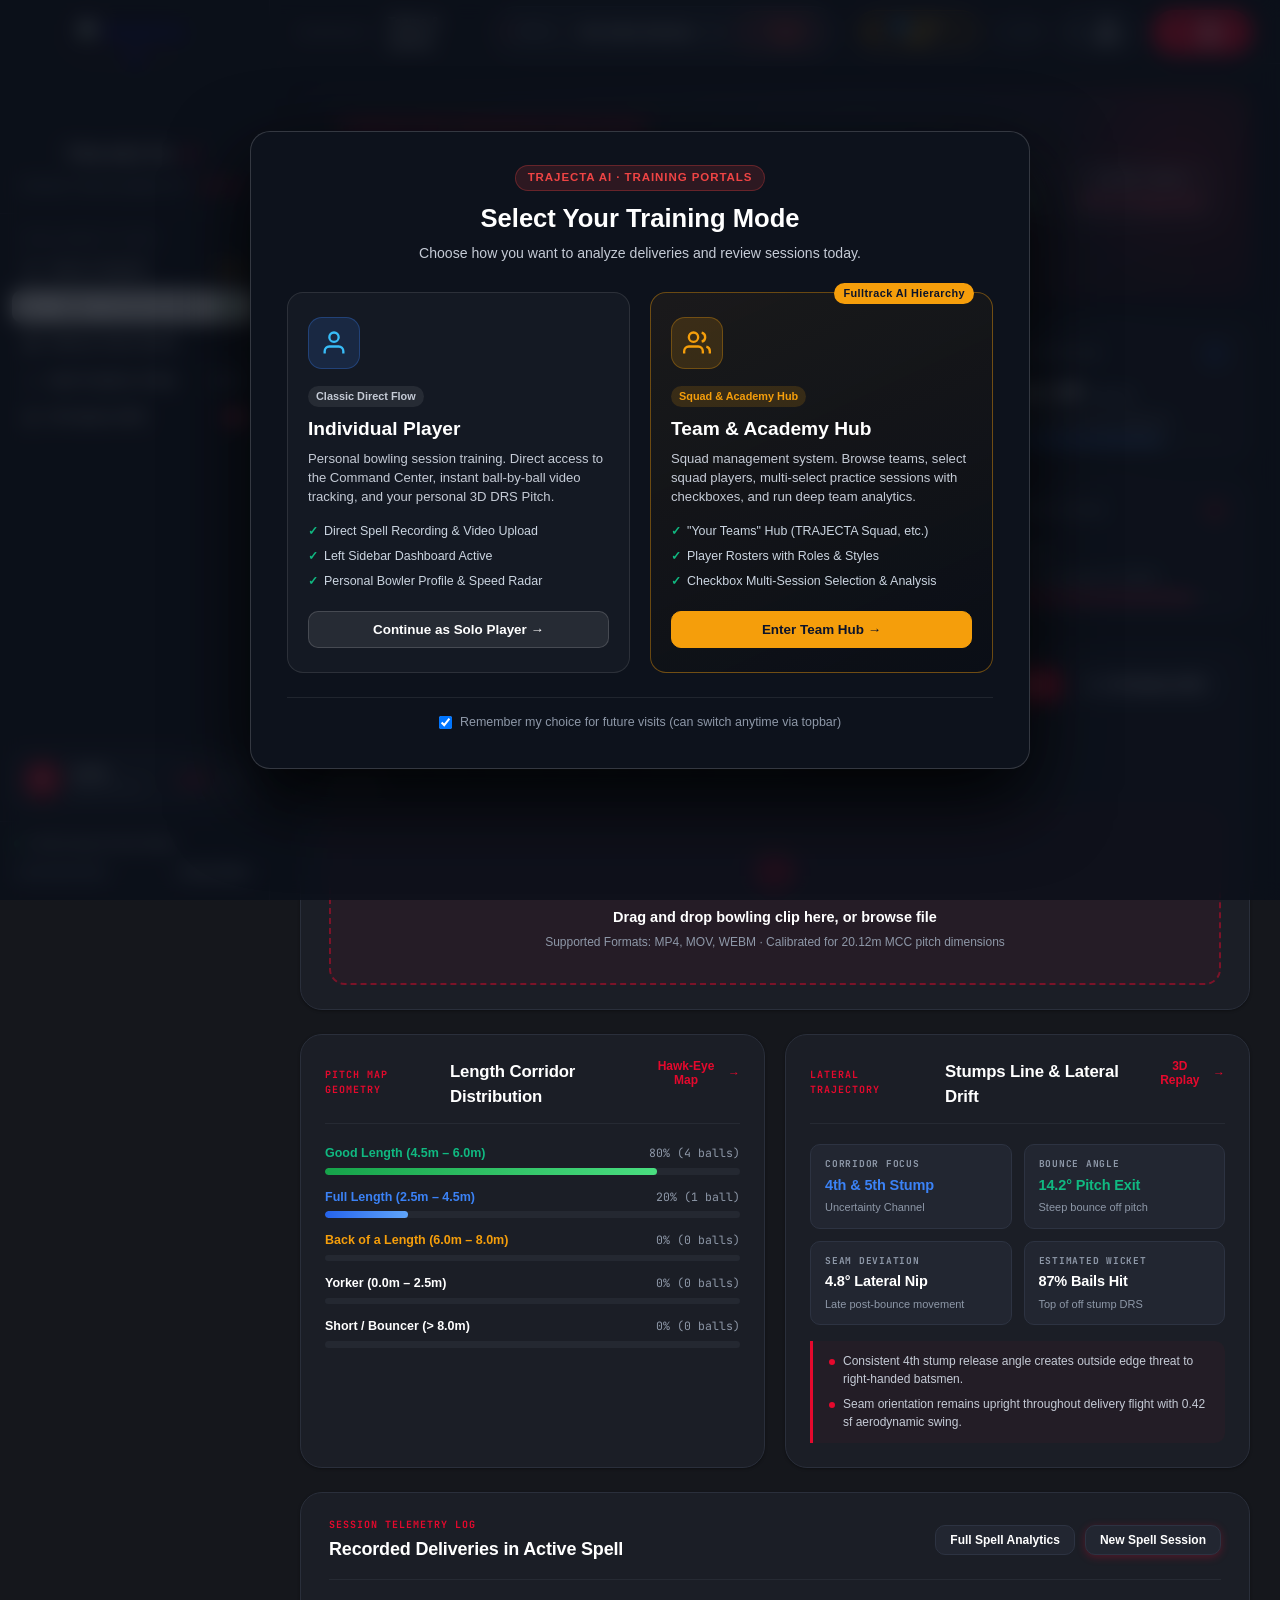
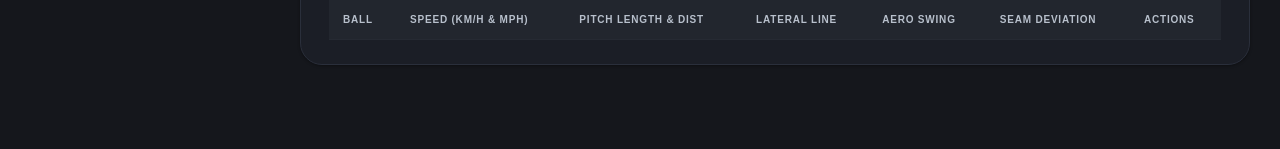
==== web/static/index.html @ 8735c76c "feat: implement Team Player Deliveries Analysis, Batting Insights, and Analysis Reports module redes" ====
<!DOCTYPE html>
<html lang="en">
<head>
  <meta charset="UTF-8">
  <meta name="viewport" content="width=device-width, initial-scale=1.0">
  <title>TRAJECTA AI | Cricket Bowling Analysis & Session Tracking</title>
  <link rel="icon" type="image/png" href="/favicon.png">
  <link rel="apple-touch-icon" href="/favicon.png">
  <link rel="preconnect" href="https://fonts.googleapis.com">
  <link rel="preconnect" href="https://fonts.gstatic.com" crossorigin>
  <link href="https://fonts.googleapis.com/css2?family=Outfit:wght@400;500;600;700;800&family=JetBrains+Mono:wght@400;500;600;700&display=swap" rel="stylesheet">
  <link rel="stylesheet" href="/styles.css">
  <!-- Three.js 3D Stadium DRS Engine -->
  <script src="https://cdnjs.cloudflare.com/ajax/libs/three.js/r128/three.min.js"></script>
  <script src="https://cdn.jsdelivr.net/npm/three@0.128.0/examples/js/controls/OrbitControls.js"></script>
  <script src="https://cdn.jsdelivr.net/npm/three@0.128.0/examples/js/loaders/GLTFLoader.js"></script>
</head>
<body class="dark-theme">

  <!-- ========================================================
       TRAJECTA.AI — AWWWARDS-CALIBER DASHBOARD APPLICATION SHELL
  ======================================================== -->
  <div class="dashboard-app-wrapper" id="dashboard-app">

    <!-- ========================================================
         LEFT DASHBOARD SIDEBAR NAVIGATION
    ======================================================== -->
    <aside class="dashboard-sidebar" id="dashboard-sidebar">
      
      <!-- Brand Header -->
      <div class="sidebar-brand-box">
        <a href="javascript:void(0)" onclick="switchDashboardView('overview')" class="sidebar-logo-link" title="TRAJECTA AI">
          <img src="/logo.png" alt="TRAJECTA AI" class="sidebar-brand-logo" />
          <span class="sidebar-brand-title">TRAJECTA<span class="brand-accent">.AI</span></span>
        </a>
        <div class="sidebar-brand-badge-row">
          <span class="sidebar-brand-tag">CRICKET INTELLIGENCE OS</span>
          <span class="sidebar-version-pill">v2.4 Pro</span>
        </div>
      </div>

      <!-- Main Navigation Menu -->
      <nav class="sidebar-nav-container">
        <div class="sidebar-group-label">INTELLIGENCE &amp; VISION</div>
        
        <div class="sidebar-rubber-nav-track" id="sidebar-rubber-nav-track">
          <div class="sidebar-rubber-thumb" id="sidebar-rubber-thumb"></div>
        
        <button type="button" class="sidebar-nav-item" data-view="teams-hub" onclick="switchDashboardView('teams-hub')">
          <span class="sidebar-nav-icon">
            <svg width="15" height="15" viewBox="0 0 24 24" fill="none" stroke="currentColor" stroke-width="2"><path d="M17 21v-2a4 4 0 0 0-4-4H5a4 4 0 0 0-4 4v2"/><circle cx="9" cy="7" r="4"/><path d="M23 21v-2a4 4 0 0 0-3-3.87"/><path d="M16 3.13a4 4 0 0 1 0 7.75"/></svg>
          </span>
          <span class="sidebar-nav-text">Teams &amp; Squads</span>
          <span class="sidebar-nav-pill pill-amber">Hub</span>
        </button>

        <button type="button" class="sidebar-nav-item active" data-view="overview" onclick="switchDashboardView('overview')">
          <span class="sidebar-nav-icon">
            <svg width="15" height="15" viewBox="0 0 24 24" fill="none" stroke="currentColor" stroke-width="2"><rect x="3" y="3" width="7" height="9" rx="1"/><rect x="14" y="3" width="7" height="5" rx="1"/><rect x="14" y="12" width="7" height="9" rx="1"/><rect x="3" y="16" width="7" height="5" rx="1"/></svg>
          </span>
          <span class="sidebar-nav-text">Insights Command Center</span>
          <span class="sidebar-nav-pill">Live</span>
        </button>

        <button type="button" class="sidebar-nav-item" data-view="delivery-studio" onclick="switchDashboardView('delivery-studio')">
          <span class="sidebar-nav-icon">
            <svg width="15" height="15" viewBox="0 0 24 24" fill="none" stroke="currentColor" stroke-width="2"><circle cx="12" cy="12" r="10"/><circle cx="12" cy="12" r="6"/><circle cx="12" cy="12" r="2"/></svg>
          </span>
          <span class="sidebar-nav-text">Delivery Vision Studio</span>
        </button>

        <button type="button" class="sidebar-nav-item" data-view="spell-insights" onclick="switchDashboardView('spell-insights')">
          <span class="sidebar-nav-icon">
            <svg width="15" height="15" viewBox="0 0 24 24" fill="none" stroke="currentColor" stroke-width="2"><line x1="18" y1="20" x2="18" y2="10"/><line x1="12" y1="20" x2="12" y2="4"/><line x1="6" y1="20" x2="6" y2="14"/></svg>
          </span>
          <span class="sidebar-nav-text">Spell Analytics &amp; Map</span>
          <span class="sidebar-nav-badge">5-Ball</span>
        </button>

        <button type="button" class="sidebar-nav-item" data-view="stadium-3d" onclick="openStadiumDRSModal()">
          <span class="sidebar-nav-icon">
            <svg width="15" height="15" viewBox="0 0 24 24" fill="none" stroke="currentColor" stroke-width="2"><path d="M21 16V8a2 2 0 0 0-1-1.73l-7-4a2 2 0 0 0-2 0l-7 4A2 2 0 0 0 3 8v8a2 2 0 0 0 1 1.73l7 4a2 2 0 0 0 2 0l7-4A2 2 0 0 0 21 16z"/><polyline points="3.27 6.96 12 12.01 20.73 6.96"/><line x1="12" y1="22.08" x2="12" y2="12"/></svg>
          </span>
          <span class="sidebar-nav-text">3D Stadium DRS</span>
          <span class="sidebar-nav-tag-hot">3D</span>
        </button>
        </div>
      </nav>

      <!-- Active Bowler Profile Card with Edit Option (Bottom of Sidebar) -->
      <div class="sidebar-bowler-card sidebar-bowler-card-bottom" onclick="onSidebarBowlerCardClick(event)" title="Active Bowler Spell · Click to open Delivery Vision Studio">
        <div class="sidebar-bowler-avatar" id="sidebar-bowler-avatar-container">
          <span id="sidebar-bowler-initials">SA</span>
          <img id="sidebar-bowler-img" class="sidebar-bowler-img hidden" src="" alt="Bowler" />
        </div>
        <div class="sidebar-bowler-meta">
          <span class="sidebar-bowler-name" id="sidebar-bowler-name">sandy</span>
          <span class="sidebar-bowler-style" id="sidebar-bowler-style">Right-arm Fast</span>
        </div>
        <div class="sidebar-bowler-right">
          <span class="sidebar-spell-badge" id="sidebar-spell-progress">8/3 b</span>
          <button type="button" class="sidebar-bowler-edit-btn" onclick="openEditBowlerModal(event)" title="Edit Bowler &amp; Spell Details" aria-label="Edit Bowler Profile">
            <svg width="12" height="12" viewBox="0 0 24 24" fill="none" stroke="currentColor" stroke-width="2.2" stroke-linecap="round" stroke-linejoin="round">
              <path d="M11 4H4a2 2 0 0 0-2 2v14a2 2 0 0 0 2 2h14a2 2 0 0 0 2-2v-7"></path>
              <path d="M18.5 2.5a2.121 2.121 0 0 1 3 3L12 15l-4 1 1-4 9.5-9.5z"></path>
            </svg>
          </button>
        </div>
      </div>

      <!-- Sidebar Footer -->
      <div class="sidebar-footer">
        <div class="sidebar-engine-status">
          <span class="engine-pulse-dot"></span>
          <span class="engine-label">YOLO11 Neural Vision Ready</span>
        </div>
        <div class="sidebar-footer-row">
          <span class="sidebar-mcc-tag">20.12m MCC Pitch</span>
          <button type="button" class="sidebar-theme-toggle" onclick="toggleAppTheme()" title="Toggle Light/Dark Theme">
            <span id="sidebar-theme-icon">Theme Mode</span>
          </button>
        </div>
      </div>
    </aside>

    <!-- Mobile Sidebar Backdrop -->
    <div class="sidebar-mobile-backdrop hidden" id="sidebar-mobile-backdrop" onclick="closeMobileSidebar()"></div>

    <!-- ========================================================
         MAIN DASHBOARD WORKSPACE AREA
    ======================================================== -->
    <div class="dashboard-main-area">

      <!-- Top Command Header Bar -->
      <header class="dashboard-topbar">
        <div class="topbar-left">
          <!-- Dynamic Cricket Logo for Team Portal (Full-Width Header) -->
          <a href="javascript:void(0)" onclick="switchDashboardView('teams-hub')" class="topbar-dynamic-logo-link" id="topbar-dynamic-logo-link" title="TRAJECTA AI Teams Portal">
            <img src="/static/images/trajecta_dynamic_logo_darkmode.png" alt="TRAJECTA.ai" class="topbar-dynamic-brand-img" id="topbar-dynamic-brand-img" />
          </a>

          <button type="button" class="topbar-menu-toggle" id="topbar-sidebar-toggle-btn" onclick="toggleMobileSidebar()" aria-label="Toggle Navigation">
            <span></span><span></span><span></span>
          </button>
          <div class="topbar-breadcrumb">
            <span class="breadcrumb-root" id="breadcrumb-root-label">Dashboard</span>
            <span class="breadcrumb-sep">/</span>
            <span class="breadcrumb-current" id="topbar-breadcrumb-title">Teams &amp; Squads</span>
          </div>
        </div>

        <div class="topbar-center">
          <!-- Active Spell Quick Switcher -->
          <div class="topbar-session-switcher">
            <span class="switcher-dot"></span>
            <span class="switcher-label">Spell:</span>
            <select id="session-select" class="topbar-session-select" onchange="switchActiveSession(this.value)">
              <option value="">-- No Active Session --</option>
            </select>
            <button type="button" class="btn-topbar-delete-spell" id="topbar-delete-spell-btn" onclick="confirmDeleteCurrentSession()" title="Delete Current Spell" aria-label="Delete Current Spell">
              <svg width="12" height="12" viewBox="0 0 24 24" fill="none" stroke="currentColor" stroke-width="2"><polyline points="3 6 5 6 21 6"/><path d="M19 6v14a2 2 0 0 1-2 2H7a2 2 0 0 1-2-2V6m3 0V4a2 2 0 0 1 2-2h4a2 2 0 0 1 2 2v2"/><line x1="10" y1="11" x2="10" y2="17"/><line x1="14" y1="11" x2="14" y2="17"/></svg>
              <span>Delete Spell</span>
            </button>
          </div>
        </div>

        <div class="topbar-right">
          <!-- Back to Team Hub button (shown when analyzing from teams mode) -->
          <button type="button" class="btn-back-to-team-hub hidden" id="btn-back-to-team-hub" onclick="switchDashboardView('teams-hub')" title="Return to Teams & Academy Hub">
            <svg width="13" height="13" viewBox="0 0 24 24" fill="none" stroke="currentColor" stroke-width="2.5"><line x1="19" y1="12" x2="5" y2="12"/><polyline points="12 19 5 12 12 5"/></svg>
            <span>Back to Teams Hub</span>
          </button>
          <!-- Workspace Portal Mode Switcher Pill -->
          <button type="button" class="btn-workspace-mode-switch" id="topbar-mode-btn" onclick="openModeSelectionModal()" title="Switch Workspace: Solo Player vs Team & Academy">
            <span class="mode-bullet" id="topbar-mode-dot"></span>
            <span id="topbar-mode-text">👥 Team Hub</span>
            <svg width="10" height="10" viewBox="0 0 24 24" fill="none" stroke="currentColor" stroke-width="2.5"><polyline points="6 9 12 15 18 9"/></svg>
          </button>

          <!-- Light / Dark Mode Toggle Pill -->
          <button type="button" class="theme-toggle-pill" id="theme-toggle-btn" onclick="toggleAppTheme()" aria-label="Toggle light or dark theme" title="Toggle Light/Dark Theme">
            <span class="theme-opt theme-opt-light" id="theme-icon-sun">
              <svg width="13" height="13" viewBox="0 0 24 24" fill="none" stroke="currentColor" stroke-width="2"><circle cx="12" cy="12" r="5"/><line x1="12" y1="1" x2="12" y2="3"/><line x1="12" y1="21" x2="12" y2="23"/><line x1="4.22" y1="4.22" x2="5.64" y2="5.64"/><line x1="18.36" y1="18.36" x2="19.78" y2="19.78"/><line x1="1" y1="12" x2="3" y2="12"/><line x1="21" y1="12" x2="23" y2="12"/><line x1="4.22" y1="19.78" x2="5.64" y2="18.36"/><line x1="18.36" y1="5.64" x2="19.78" y2="4.22"/></svg>
            </span>
            <span class="theme-opt theme-opt-dark" id="theme-icon-moon">
              <svg width="13" height="13" viewBox="0 0 24 24" fill="none" stroke="currentColor" stroke-width="2"><path d="M21 12.79A9 9 0 1 1 11.21 3 7 7 0 0 0 21 12.79z"/></svg>
            </span>
            <span class="theme-toggle-thumb"></span>
          </button>

          <button type="button" class="btn-topbar-stadium" onclick="openStadiumDRSModal()" title="View in 3D Narendra Modi Stadium DRS">
            <svg width="13" height="13" viewBox="0 0 24 24" fill="none" stroke="currentColor" stroke-width="2"><path d="M21 16V8a2 2 0 0 0-1-1.73l-7-4a2 2 0 0 0-2 0l-7 4A2 2 0 0 0 3 8v8a2 2 0 0 0 1 1.73l7 4a2 2 0 0 0 2 0l7-4A2 2 0 0 0 21 16z"/></svg>
            <span class="btn-text">3D DRS</span>
          </button>

          <button type="button" class="btn-topbar-new-spell" onclick="showNewSessionScreen()" title="Start New Bowling Spell">
            <svg width="12" height="12" viewBox="0 0 24 24" fill="none" stroke="currentColor" stroke-width="2.5"><line x1="12" y1="5" x2="12" y2="19"/><line x1="5" y1="12" x2="19" y2="12"/></svg>
            <span>New Spell</span>
          </button>
        </div>
      </header>

      <!-- Main Content Viewport -->
      <main class="dashboard-content-viewport">

        <!-- ========================================================
             FULLTRACK AI WORKFLOW VIEW 1: "YOUR TEAMS" HUB
        ======================================================== -->
        <!-- ========================================================
             TRAJECTA.AI TEAMS & SQUADS MANAGEMENT HUB (REDESIGNED)
        ======================================================== -->
        <section id="view-teams-hub" class="dashboard-view-panel hidden">
          <!-- 1. Hero Banner: Title & 4 Summary KPI Cards -->
          <div class="teams-mgmt-hero">
            <div class="tm-hero-left">
              <span class="tm-badge-overline">TEAM MANAGEMENT</span>
              <h1 class="tm-hero-title">Your Teams</h1>
              <p class="tm-hero-sub">Manage your cricket teams, squads, players and training sessions</p>
            </div>
            
            <!-- 4 Summary KPI Cards -->
            <div class="tm-summary-grid" id="tm-summary-grid">
              <div class="tm-summary-card">
                <div class="tm-icon-box icon-red">
                  <svg width="20" height="20" viewBox="0 0 24 24" fill="none" stroke="currentColor" stroke-width="2.2"><path d="M17 21v-2a4 4 0 0 0-4-4H5a4 4 0 0 0-4 4v2"/><circle cx="9" cy="7" r="4"/><path d="M23 21v-2a4 4 0 0 0-3-3.87"/><path d="M16 3.13a4 4 0 0 1 0 7.75"/></svg>
                </div>
                <div class="tm-sc-meta">
                  <span class="tm-sc-label">Total Teams</span>
                  <span class="tm-sc-val" id="summary-total-teams">4</span>
                  <span class="tm-sc-sub" id="summary-teams-sub">2 Active + 2 Archived</span>
                </div>
              </div>

              <div class="tm-summary-card">
                <div class="tm-icon-box icon-blue">
                  <svg width="20" height="20" viewBox="0 0 24 24" fill="none" stroke="currentColor" stroke-width="2.2"><path d="M20 21v-2a4 4 0 0 0-4-4H8a4 4 0 0 0-4 4v2"/><circle cx="12" cy="7" r="4"/></svg>
                </div>
                <div class="tm-sc-meta">
                  <span class="tm-sc-label">Total Players</span>
                  <span class="tm-sc-val" id="summary-total-players">68</span>
                  <span class="tm-sc-sub" id="summary-players-sub">Across all teams</span>
                </div>
              </div>

              <div class="tm-summary-card">
                <div class="tm-icon-box icon-green">
                  <svg width="20" height="20" viewBox="0 0 24 24" fill="none" stroke="currentColor" stroke-width="2.2"><rect x="3" y="3" width="7" height="7" rx="1.5"/><rect x="14" y="3" width="7" height="7" rx="1.5"/><rect x="14" y="14" width="7" height="7" rx="1.5"/><rect x="3" y="14" width="7" height="7" rx="1.5"/></svg>
                </div>
                <div class="tm-sc-meta">
                  <span class="tm-sc-label">Total Squads</span>
                  <span class="tm-sc-val" id="summary-total-squads">8</span>
                  <span class="tm-sc-sub" id="summary-squads-sub">Senior + Junior + Academy</span>
                </div>
              </div>

              <div class="tm-summary-card">
                <div class="tm-icon-box icon-purple">
                  <svg width="20" height="20" viewBox="0 0 24 24" fill="none" stroke="currentColor" stroke-width="2.2"><line x1="18" y1="20" x2="18" y2="10"/><line x1="12" y1="20" x2="12" y2="4"/><line x1="6" y1="20" x2="6" y2="14"/></svg>
                </div>
                <div class="tm-sc-meta">
                  <span class="tm-sc-label">Total Sessions</span>
                  <span class="tm-sc-val" id="summary-total-sessions">24</span>
                  <span class="tm-sc-sub" id="summary-sessions-sub">Last 30 days</span>
                </div>
              </div>
            </div>
          </div>

          <!-- 2. Team Management Toolbar -->
          <div class="teams-mgmt-toolbar">
            <div class="tm-toolbar-left">
              <!-- Search teams, squads or coaches -->
              <div class="tm-search-box">
                <svg width="15" height="15" viewBox="0 0 24 24" fill="none" stroke="currentColor" stroke-width="2.2"><circle cx="11" cy="11" r="8"/><line x1="21" y1="21" x2="16.65" y2="16.65"/></svg>
                <input type="text" id="tm-search-input" class="tm-search-input" placeholder="Search teams, squads or coaches..." oninput="onTmSearchInput(this.value)" />
                <button type="button" id="tm-search-clear" class="tm-search-clear hidden" onclick="clearTmSearch()" title="Clear search">&times;</button>
              </div>

              <!-- Filter Tabs: All Teams, Active, Archived -->
              <div class="tm-filter-tabs">
                <button type="button" class="tm-filter-pill active" id="filter-all-teams" onclick="setTmFilter('all')">
                  <svg width="13" height="13" viewBox="0 0 24 24" fill="none" stroke="currentColor" stroke-width="2"><rect x="3" y="3" width="7" height="7"/><rect x="14" y="3" width="7" height="7"/><rect x="14" y="14" width="7" height="7"/><rect x="3" y="14" width="7" height="7"/></svg>
                  <span>All Teams</span>
                  <span class="tm-pill-count" id="count-all-teams">(4)</span>
                </button>
                <button type="button" class="tm-filter-pill" id="filter-active-teams" onclick="setTmFilter('active')">
                  <span class="tm-dot-indicator"></span>
                  <span>Active</span>
                  <span class="tm-pill-count" id="count-active-teams">(2)</span>
                </button>
                <button type="button" class="tm-filter-pill" id="filter-archived-teams" onclick="setTmFilter('archived')">
                  <svg width="13" height="13" viewBox="0 0 24 24" fill="none" stroke="currentColor" stroke-width="2"><polyline points="21 8 21 21 3 21 3 8"/><rect x="1" y="3" width="22" height="5"/><line x1="10" y1="12" x2="14" y2="12"/></svg>
                  <span>Archived</span>
                  <span class="tm-pill-count" id="count-archived-teams">(2)</span>
                </button>
              </div>
            </div>

            <div class="tm-toolbar-right">
              <!-- Cricket Format Dropdown -->
              <div class="tm-select-wrap">
                <select id="tm-format-filter" class="tm-select" onchange="onTmFormatChange(this.value)">
                  <option value="all">All Formats</option>
                  <option value="T20">T20</option>
                  <option value="ODI">ODI</option>
                  <option value="Test">Test</option>
                  <option value="Practice">Practice</option>
                  <option value="Academy">Academy</option>
                </select>
                <svg class="tm-select-icon" width="11" height="11" viewBox="0 0 24 24" fill="none" stroke="currentColor" stroke-width="2.5"><polyline points="6 9 12 15 18 9"/></svg>
              </div>

              <!-- Sorting Dropdown -->
              <div class="tm-select-wrap">
                <select id="tm-sort-select" class="tm-select" onchange="onTmSortChange(this.value)">
                  <option value="updated">Recently Updated</option>
                  <option value="name-asc">Team Name A–Z</option>
                  <option value="name-desc">Team Name Z–A</option>
                  <option value="players">Most Players</option>
                  <option value="sessions">Most Sessions</option>
                  <option value="created">Recently Created</option>
                </select>
                <svg class="tm-select-icon" width="11" height="11" viewBox="0 0 24 24" fill="none" stroke="currentColor" stroke-width="2.5"><polyline points="6 9 12 15 18 9"/></svg>
              </div>

              <!-- Refresh Button -->
              <button type="button" class="tm-btn-refresh" id="tm-refresh-btn" onclick="refreshTmTeams()" title="Refresh Teams Data">
                <svg width="13" height="13" viewBox="0 0 24 24" fill="none" stroke="currentColor" stroke-width="2.2"><path d="M23 4v6h-6"/><path d="M1 20v-6h6"/><path d="M3.51 9a9 9 0 0 1 14.85-3.36L23 10M1 14l4.64 4.36A9 9 0 0 0 20.49 15"/></svg>
                <span>Refresh</span>
              </button>

              <!-- New Team CTA Button -->
              <button type="button" class="tm-btn-new-team" onclick="openNewTeamWizard()">
                <svg width="13" height="13" viewBox="0 0 24 24" fill="none" stroke="currentColor" stroke-width="2.5"><line x1="12" y1="5" x2="12" y2="19"/><line x1="5" y1="12" x2="19" y2="12"/></svg>
                <span>New Team</span>
              </button>
            </div>
          </div>

          <!-- 3. Teams Cards Grid (3 Columns) -->
          <div class="tm-teams-grid" id="teams-roster-grid">
            <!-- Dynamically populated team cards + "+ Create a New Team" dashed card -->
          </div>
        </section>

        <!-- ========================================================
             FULLTRACK AI WORKFLOW VIEW 2: TEAM DETAILS / PLAYER ROSTER
        ======================================================== -->
        <!-- ========================================================
             TRAJECTA.AI VIEW 2: TEAM DETAILS & PLAYER ROSTER (REDESIGNED)
        ======================================================== -->
        <section id="view-player-roster" class="dashboard-view-panel hidden">
          <!-- 1. Compact Team Information Header Card -->
          <div class="roster-team-header-card">
            <div class="rth-left">
              <button type="button" class="btn-roster-back" onclick="switchDashboardView('teams-hub')" title="Back to Teams Hub">
                <svg width="18" height="18" viewBox="0 0 24 24" fill="none" stroke="currentColor" stroke-width="2.5"><line x1="19" y1="12" x2="5" y2="12"/><polyline points="12 19 5 12 12 5"/></svg>
              </button>
              
              <div class="rth-emblem-box">
                <img id="roster-view-team-logo" src="/static/images/coastal_warriors_tiger.jpg" alt="Team Crest" onerror="this.onerror=null;this.src='/static/images/logo.png';" />
              </div>

              <div class="rth-info">
                <div class="rth-title-row">
                  <h1 class="rth-team-name" id="roster-view-team-name">Coastal Warriors</h1>
                  <span class="rth-status-pill pill-active" id="roster-view-team-status">Active</span>
                </div>
                <div class="rth-meta-row">
                  <span class="rth-meta-category" id="roster-view-team-category">Senior Men's Team</span>
                  <span class="rth-divider">•</span>
                  <span class="rth-meta-location" id="roster-view-team-location">Kakinada, AP</span>
                  <span class="rth-divider">•</span>
                  <div class="rth-formats-wrap" id="roster-view-team-formats">
                    <span class="rth-format-pill">T20</span>
                    <span class="rth-format-pill">ODI</span>
                    <span class="rth-format-pill">Practice</span>
                  </div>
                </div>
              </div>
            </div>

            <div class="rth-right">
              <!-- 4 Compact Summary KPI Stat Cards -->
              <div class="rth-kpi-grid">
                <div class="rth-kpi-card">
                  <div class="rth-kpi-icon icon-red">
                    <svg width="16" height="16" viewBox="0 0 24 24" fill="none" stroke="currentColor" stroke-width="2.2"><path d="M20 21v-2a4 4 0 0 0-4-4H8a4 4 0 0 0-4 4v2"/><circle cx="12" cy="7" r="4"/></svg>
                  </div>
                  <div class="rth-kpi-meta">
                    <span class="rth-kpi-val" id="rth-kpi-total-players">18</span>
                    <span class="rth-kpi-lbl">Players</span>
                  </div>
                </div>

                <div class="rth-kpi-card">
                  <div class="rth-kpi-icon icon-blue">
                    <svg width="16" height="16" viewBox="0 0 24 24" fill="none" stroke="currentColor" stroke-width="2.2"><path d="M17 21v-2a4 4 0 0 0-4-4H5a4 4 0 0 0-4 4v2"/><circle cx="9" cy="7" r="4"/><path d="M23 21v-2a4 4 0 0 0-3-3.87"/><path d="M16 3.13a4 4 0 0 1 0 7.75"/></svg>
                  </div>
                  <div class="rth-kpi-meta">
                    <span class="rth-kpi-val" id="rth-kpi-total-squads">3</span>
                    <span class="rth-kpi-lbl">Squads</span>
                  </div>
                </div>

                <div class="rth-kpi-card">
                  <div class="rth-kpi-icon icon-orange">
                    <svg width="16" height="16" viewBox="0 0 24 24" fill="currentColor"><rect x="3" y="10" width="4" height="10" rx="1"/><rect x="10" y="5" width="4" height="15" rx="1"/><rect x="17" y="2" width="4" height="18" rx="1"/></svg>
                  </div>
                  <div class="rth-kpi-meta">
                    <span class="rth-kpi-val" id="rth-kpi-total-sessions">12</span>
                    <span class="rth-kpi-lbl">Sessions</span>
                  </div>
                </div>

                <div class="rth-kpi-card">
                  <div class="rth-kpi-icon icon-green">
                    <svg width="22" height="22" viewBox="0 0 36 36" class="rth-donut-svg">
                      <path class="circle-bg" d="M18 2.0845 a 15.9155 15.9155 0 0 1 0 31.831 a 15.9155 15.9155 0 0 1 0 -31.831" fill="none" stroke="#24262F" stroke-width="3.8"/>
                      <path class="circle" id="rth-donut-circle" stroke-dasharray="86, 100" d="M18 2.0845 a 15.9155 15.9155 0 0 1 0 31.831 a 15.9155 15.9155 0 0 1 0 -31.831" fill="none" stroke="#00C58A" stroke-width="3.8" stroke-linecap="round"/>
                    </svg>
                  </div>
                  <div class="rth-kpi-meta">
                    <span class="rth-kpi-val" id="rth-kpi-active-pct">86%</span>
                    <span class="rth-kpi-lbl">Active Players</span>
                  </div>
                </div>
              </div>

              <!-- Team Settings Button -->
              <button type="button" class="btn-rth-settings" onclick="openTeamSettingsModal()" title="Team Settings">
                <svg width="15" height="15" viewBox="0 0 24 24" fill="none" stroke="currentColor" stroke-width="2"><circle cx="12" cy="12" r="3"/><path d="M19.4 15a1.65 1.65 0 0 0 .33 1.82l.06.06a2 2 0 0 1 0 2.83 2 2 0 0 1-2.83 0l-.06-.06a1.65 1.65 0 0 0-1.82-.33 1.65 1.65 0 0 0-1 1.51V21a2 2 0 0 1-2 2 2 2 0 0 1-2-2v-.09A1.65 1.65 0 0 0 9 19.4a1.65 1.65 0 0 0-1.82.33l-.06.06a2 2 0 0 1-2.83 0 2 2 0 0 1 0-2.83l.06-.06a1.65 1.65 0 0 0 .33-1.82 1.65 1.65 0 0 0-1.51-1H3a2 2 0 0 1-2-2 2 2 0 0 1 2-2h.09A1.65 1.65 0 0 0 4.6 9a1.65 1.65 0 0 0-.33-1.82l-.06-.06a2 2 0 0 1 0-2.83 2 2 0 0 1 2.83 0l.06.06a1.65 1.65 0 0 0 1.82.33H9a1.65 1.65 0 0 0 1-1.51V3a2 2 0 0 1 2-2 2 2 0 0 1 2 2v.09a1.65 1.65 0 0 0 1 1.51 1.65 1.65 0 0 0 1.82-.33l.06-.06a2 2 0 0 1 2.83 0 2 2 0 0 1 0 2.83l-.06.06a1.65 1.65 0 0 0-.33 1.82V9a1.65 1.65 0 0 0 1.51 1H21a2 2 0 0 1 2 2 2 2 0 0 1-2 2h-.09a1.65 1.65 0 0 0-1.51 1z"/></svg>
                <span>Team Settings</span>
              </button>
            </div>
          </div>

          <!-- 2. Internal Horizontal Navigation Tabs -->
          <div class="roster-nav-tabs-bar">
            <button class="rnt-tab active" id="tab-btn-players" onclick="switchRosterInternalTab('players')">
              <svg width="15" height="15" viewBox="0 0 24 24" fill="none" stroke="currentColor" stroke-width="2"><path d="M20 21v-2a4 4 0 0 0-4-4H8a4 4 0 0 0-4 4v2"/><circle cx="12" cy="7" r="4"/></svg>
              <span>Players (<span id="rnt-players-count">18</span>)</span>
            </button>
            <button class="rnt-tab" id="tab-btn-squads" onclick="switchRosterInternalTab('squads')">
              <svg width="15" height="15" viewBox="0 0 24 24" fill="none" stroke="currentColor" stroke-width="2"><path d="M17 21v-2a4 4 0 0 0-4-4H5a4 4 0 0 0-4 4v2"/><circle cx="9" cy="7" r="4"/><path d="M23 21v-2a4 4 0 0 0-3-3.87"/><path d="M16 3.13a4 4 0 0 1 0 7.75"/></svg>
              <span>Squads (<span id="rnt-squads-count">3</span>)</span>
            </button>
            <button class="rnt-tab" id="tab-btn-sessions" onclick="switchRosterInternalTab('sessions')">
              <svg width="15" height="15" viewBox="0 0 24 24" fill="currentColor"><rect x="3" y="10" width="4" height="10" rx="1"/><rect x="10" y="5" width="4" height="15" rx="1"/><rect x="17" y="2" width="4" height="18" rx="1"/></svg>
              <span>Sessions (<span id="rnt-sessions-count">12</span>)</span>
            </button>
            <button class="rnt-tab" id="tab-btn-analytics" onclick="switchRosterInternalTab('analytics')">
              <svg width="15" height="15" viewBox="0 0 24 24" fill="none" stroke="currentColor" stroke-width="2"><line x1="18" y1="20" x2="18" y2="10"/><line x1="12" y1="20" x2="12" y2="4"/><line x1="6" y1="20" x2="6" y2="14"/></svg>
              <span>Team Analytics</span>
            </button>
            <button class="rnt-tab" id="tab-btn-comparison" onclick="switchRosterInternalTab('comparison')">
              <svg width="15" height="15" viewBox="0 0 24 24" fill="none" stroke="currentColor" stroke-width="2"><line x1="4" y1="21" x2="4" y2="14"/><line x1="4" y1="10" x2="4" y2="3"/><line x1="12" y1="21" x2="12" y2="12"/><line x1="12" y1="8" x2="12" y2="3"/><line x1="20" y1="21" x2="20" y2="16"/><line x1="20" y1="12" x2="20" y2="3"/><line x1="1" y1="14" x2="7" y2="14"/><line x1="9" y1="8" x2="15" y2="8"/><line x1="17" y1="16" x2="23" y2="16"/></svg>
              <span>Player Comparison</span>
            </button>
            <button class="rnt-tab" id="tab-btn-reports" onclick="switchRosterInternalTab('reports')">
              <svg width="15" height="15" viewBox="0 0 24 24" fill="none" stroke="currentColor" stroke-width="2"><path d="M14 2H6a2 2 0 0 0-2 2v16a2 2 0 0 0 2 2h12a2 2 0 0 0 2-2V8z"/><polyline points="14 2 14 8 20 8"/><line x1="16" y1="13" x2="8" y2="13"/><line x1="16" y1="17" x2="8" y2="17"/><polyline points="10 9 9 9 8 9"/></svg>
              <span>Reports</span>
            </button>
          </div>

          <!-- 3. Tab Body 1: Players Management -->
          <div class="roster-tab-view" id="roster-tab-players">
            <!-- Complete Player Management Toolbar -->
            <div class="roster-toolbar">
              <div class="rt-search-box">
                <svg width="15" height="15" viewBox="0 0 24 24" fill="none" stroke="currentColor" stroke-width="2"><circle cx="11" cy="11" r="8"/><line x1="21" y1="21" x2="16.65" y2="16.65"/></svg>
                <input type="text" id="roster-search-field" placeholder="Search players by name, role, or initials..." oninput="onRosterSearchInput(this.value)" />
                <button type="button" class="rt-search-clear hidden" id="roster-search-clear" onclick="clearRosterSearch()">&times;</button>
              </div>

              <div class="rt-filters-row">
                <!-- Status Pill Dropdown (Red highlight matching screenshot) -->
                <div class="rt-custom-dropdown" id="dropdown-status-wrap">
                  <button type="button" class="rt-filter-pill-btn active-pill" id="btn-status-filter-toggle" onclick="toggleStatusDropdownMenu()">
                    <span id="label-status-filter">All Players (<span id="count-status-filter">18</span>)</span>
                    <svg width="10" height="10" viewBox="0 0 24 24" fill="none" stroke="currentColor" stroke-width="2.5"><polyline points="6 9 12 15 18 9"/></svg>
                  </button>
                  <div class="rt-dropdown-menu hidden" id="menu-status-options">
                    <button type="button" onclick="selectStatusFilter('all')">All Players (<span id="dd-count-all">18</span>)</button>
                    <button type="button" onclick="selectStatusFilter('active')">Active Players (<span id="dd-count-active">16</span>)</button>
                    <button type="button" onclick="selectStatusFilter('inactive')">Inactive Players (<span id="dd-count-inactive">2</span>)</button>
                  </div>
                </div>

                <!-- Role Filter -->
                <select class="rt-select-control" id="roster-filter-role" onchange="onRosterFilterChange()">
                  <option value="all">All Roles</option>
                  <option value="Bowler">Bowler</option>
                  <option value="Batter">Batter</option>
                  <option value="All-rounder">All-rounder</option>
                  <option value="Wicketkeeper">Wicketkeeper</option>
                </select>

                <!-- Squad Filter -->
                <select class="rt-select-control" id="roster-filter-squad" onchange="onRosterFilterChange()">
                  <option value="all">All Squads</option>
                </select>

                <!-- Format Filter -->
                <select class="rt-select-control" id="roster-filter-format" onchange="onRosterFilterChange()">
                  <option value="all">All Formats</option>
                  <option value="T20">T20</option>
                  <option value="ODI">ODI</option>
                  <option value="Practice">Practice</option>
                </select>

                <!-- Status Filter -->
                <select class="rt-select-control" id="roster-filter-status" onchange="onRosterFilterChange()">
                  <option value="all">Status</option>
                  <option value="Active">Active</option>
                  <option value="Inactive">Inactive</option>
                </select>

                <!-- Sort Filter -->
                <select class="rt-select-control" id="roster-filter-sort" onchange="onRosterFilterChange()">
                  <option value="name_asc">Sort: Name A–Z</option>
                  <option value="name_desc">Sort: Name Z–A</option>
                  <option value="recent">Recently Added</option>
                  <option value="jersey">Jersey Number</option>
                  <option value="spells">Most Spells</option>
                </select>
              </div>

              <div class="rt-actions-row">
                <button type="button" class="btn-rt-refresh" id="btn-roster-refresh" onclick="refreshRosterData()" title="Refresh Roster">
                  <svg width="13" height="13" viewBox="0 0 24 24" fill="none" stroke="currentColor" stroke-width="2.2"><path d="M23 4v6h-6"/><path d="M1 20v-6h6"/><path d="M3.51 9a9 9 0 0 1 14.85-3.36L23 10M1 14l4.64 4.36A9 9 0 0 0 20.49 15"/></svg>
                  <span>Refresh</span>
                </button>

                <button type="button" class="btn-rt-add-player" onclick="openAddPlayerModal()" title="Add New or Existing Player">
                  <svg width="14" height="14" viewBox="0 0 24 24" fill="none" stroke="currentColor" stroke-width="2.5"><line x1="12" y1="5" x2="12" y2="19"/><line x1="5" y1="12" x2="19" y2="12"/></svg>
                  <span>Add Player</span>
                </button>
              </div>
            </div>

            <!-- Dynamic Player Cards Grid -->
            <div class="roster-players-grid" id="players-roster-grid">
              <!-- Rendered via renderPlayersGrid() -->
            </div>
          </div>

          <!-- 4. Tab Body 2: Squads Management (Tab 2) -->
          <div class="roster-tab-view hidden" id="roster-tab-squads">
            <div class="squads-mgmt-header">
              <div class="smh-left">
                <h3 class="smh-title">Team Squads</h3>
                <p class="smh-sub">Organize your players into tactical squads, pace batteries, and matchday units</p>
              </div>
              <button type="button" class="btn-rt-add-player" onclick="openCreateSquadModal()">
                <svg width="14" height="14" viewBox="0 0 24 24" fill="none" stroke="currentColor" stroke-width="2.5"><line x1="12" y1="5" x2="12" y2="19"/><line x1="5" y1="12" x2="19" y2="12"/></svg>
                <span>Create Squad</span>
              </button>
            </div>
            <div class="squads-list-grid" id="squads-list-grid">
              <!-- Rendered via renderSquadsGrid() -->
            </div>
          </div>

          <!-- 5. Tab Body 3: Sessions Placeholder / Integration -->
          <div class="roster-tab-view hidden" id="roster-tab-sessions">
            <div class="roster-tab-placeholder">
              <div class="rtp-icon icon-orange">
                <svg width="28" height="28" viewBox="0 0 24 24" fill="currentColor"><rect x="3" y="10" width="4" height="10" rx="1"/><rect x="10" y="5" width="4" height="15" rx="1"/><rect x="17" y="2" width="4" height="18" rx="1"/></svg>
              </div>
              <h3 class="rtp-title">Team Training Sessions</h3>
              <p class="rtp-sub">Select any individual player card to view their recorded delivery sessions and start multi-session DRS analysis.</p>
              <button type="button" class="btn-primary" onclick="switchRosterInternalTab('players')">View Players Roster</button>
            </div>
          </div>

          <!-- 6. Tab Body 4: Team Analytics Route -->
          <div class="roster-tab-view hidden" id="roster-tab-analytics">
            <div class="roster-tab-placeholder">
              <div class="rtp-icon icon-blue">
                <svg width="28" height="28" viewBox="0 0 24 24" fill="none" stroke="currentColor" stroke-width="2"><line x1="18" y1="20" x2="18" y2="10"/><line x1="12" y1="20" x2="12" y2="4"/><line x1="6" y1="20" x2="6" y2="14"/></svg>
              </div>
              <h3 class="rtp-title">Team Analytics Dashboard</h3>
              <p class="rtp-sub">Comprehensive multi-ball pitch maps, beehive release points, and bowling variation charts.</p>
              <button type="button" class="btn-primary" onclick="switchDashboardView('team-analysis')">Open Team Performance Analytics →</button>
            </div>
          </div>

          <!-- 7. Tab Body 5: Player Comparison Placeholder -->
          <div class="roster-tab-view hidden" id="roster-tab-comparison">
            <div class="roster-tab-placeholder">
              <div class="rtp-icon icon-purple">
                <svg width="28" height="28" viewBox="0 0 24 24" fill="none" stroke="currentColor" stroke-width="2"><line x1="4" y1="21" x2="4" y2="14"/><line x1="4" y1="10" x2="4" y2="3"/><line x1="12" y1="21" x2="12" y2="12"/><line x1="12" y1="8" x2="12" y2="3"/><line x1="20" y1="21" x2="20" y2="16"/><line x1="20" y1="12" x2="20" y2="3"/><line x1="1" y1="14" x2="7" y2="14"/><line x1="9" y1="8" x2="15" y2="8"/><line x1="17" y1="16" x2="23" y2="16"/></svg>
              </div>
              <h3 class="rtp-title">Player Performance Comparison</h3>
              <p class="rtp-sub">Head-to-head release trajectories, speed release consistency, and delivery clustering comparison.</p>
              <span class="rtp-badge">Coming in Next Phase</span>
            </div>
          </div>

          <!-- 8. Tab Body 6: Reports Placeholder -->
          <div class="roster-tab-view hidden" id="roster-tab-reports">
            <div class="roster-tab-placeholder">
              <div class="rtp-icon icon-green">
                <svg width="28" height="28" viewBox="0 0 24 24" fill="none" stroke="currentColor" stroke-width="2"><path d="M14 2H6a2 2 0 0 0-2 2v16a2 2 0 0 0 2 2h12a2 2 0 0 0 2-2V8z"/><polyline points="14 2 14 8 20 8"/><line x1="16" y1="13" x2="8" y2="13"/><line x1="16" y1="17" x2="8" y2="17"/></svg>
              </div>
              <h3 class="rtp-title">Team Roster & Match Reports</h3>
              <p class="rtp-sub">Downloadable squad sheets, technical bowling audits, and session trajectory summaries.</p>
              <button type="button" class="btn-primary" onclick="exportTeamRosterCSV()">Export Roster (CSV)</button>
            </div>
          </div>
        </section>

        <!-- =====================================        <!-- ========================================================
             FULLTRACK AI WORKFLOW VIEW 3: SESSION LIBRARY & SELECTION CENTER
        ======================================================== -->
        <section id="view-player-sessions" class="dashboard-view-panel hidden session-library-panel">
          
          <!-- 1. COMPACT PLAYER INFORMATION HEADER CARD -->
          <div class="ps-player-header-card">
            <div class="psh-left-group">
              <button type="button" class="btn-psh-back" onclick="switchDashboardView('player-roster')" title="Back to Players Roster">
                <svg width="18" height="18" viewBox="0 0 24 24" fill="none" stroke="currentColor" stroke-width="2.5"><line x1="19" y1="12" x2="5" y2="12"/><polyline points="12 19 5 12 12 5"/></svg>
              </button>

              <div class="psh-avatar-wrap">
                <div class="psh-avatar-monogram" id="psh-player-avatar">SS</div>
              </div>

              <div class="psh-info-col">
                <div class="psh-name-row">
                  <h2 class="psh-player-name" id="psh-player-name">SS</h2>
                  <span class="psh-squad-badge" id="psh-squad-badge">TRAJECTA Squad</span>
                </div>
                <div class="psh-style-meta" id="psh-player-meta">Fast Bowler &bull; Right Hand Bat &bull; Right-arm Fast</div>
              </div>
            </div>

            <div class="psh-kpi-grid">
              <div class="psh-kpi-card" id="psh-kpi-total-box">
                <div class="psh-kpi-num" id="psh-kpi-total-sessions">09</div>
                <div class="psh-kpi-lbl">Total Sessions</div>
              </div>
              <div class="psh-kpi-card" id="psh-kpi-delivs-box">
                <div class="psh-kpi-num" id="psh-kpi-total-delivs">18</div>
                <div class="psh-kpi-lbl">Total Deliveries</div>
              </div>
              <div class="psh-kpi-card" id="psh-kpi-video-box">
                <div class="psh-kpi-num psh-kpi-video">
                  <span id="psh-kpi-with-video">08</span>
                  <svg width="18" height="18" viewBox="0 0 24 24" fill="currentColor" class="psh-kpi-icon-video"><path d="M17 10.5V7c0-.55-.45-1-1-1H4c-.55 0-1 .45-1 1v10c0 .55.45 1 1 1h12c.55 0 1-.45 1-1v-3.5l4 4v-11l-4 4z"/></svg>
                </div>
                <div class="psh-kpi-lbl">With Video</div>
              </div>
              <div class="psh-kpi-card psh-kpi-incomplete-card" id="psh-kpi-incomplete-box">
                <div class="psh-kpi-num psh-kpi-incomplete">
                  <span id="psh-kpi-incomplete">01</span>
                  <svg width="18" height="18" viewBox="0 0 24 24" fill="none" stroke="currentColor" stroke-width="2.2" class="psh-kpi-icon-incomplete"><path d="M10.29 3.86L1.82 18a2 2 0 0 0 1.71 3h16.94a2 2 0 0 0 1.71-3L13.71 3.86a2 2 0 0 0-3.42 0z"/><line x1="12" y1="9" x2="12" y2="13"/><line x1="12" y1="17" x2="12.01" y2="17"/></svg>
                </div>
                <div class="psh-kpi-lbl">Incomplete</div>
              </div>

              <button type="button" class="btn-psh-profile" onclick="openPlayerProfileFromSessions()" title="View Player Profile">
                <svg width="15" height="15" viewBox="0 0 24 24" fill="none" stroke="currentColor" stroke-width="2"><path d="M20 21v-2a4 4 0 0 0-4-4H8a4 4 0 0 0-4 4v2"/><circle cx="12" cy="7" r="4"/></svg>
                <span>View Player Profile</span>
              </button>
            </div>
          </div>

          <!-- 2. SESSION SEARCH & FILTER TOOLBAR -->
          <div class="ps-toolbar">
            <!-- Search Input -->
            <div class="ps-search-wrap">
              <svg width="15" height="15" viewBox="0 0 24 24" fill="none" stroke="currentColor" stroke-width="2.2" class="ps-search-icon"><circle cx="11" cy="11" r="8"/><line x1="21" y1="21" x2="16.65" y2="16.65"/></svg>
              <input type="text" id="ps-search-input" class="ps-search-input" placeholder="Search sessions by name, date, or notes..." oninput="onSessionSearchInput(this.value)" />
              <button type="button" id="btn-ps-clear-search" class="ps-clear-search-btn hidden" onclick="clearSessionSearch()" title="Clear search">&times;</button>
            </div>

            <!-- Date Range Filter -->
            <div class="ps-filter-control">
              <svg width="14" height="14" viewBox="0 0 24 24" fill="none" stroke="currentColor" stroke-width="2"><rect x="3" y="4" width="18" height="18" rx="2" ry="2"/><line x1="16" y1="2" x2="16" y2="6"/><line x1="8" y1="2" x2="8" y2="6"/><line x1="3" y1="10" x2="21" y2="10"/></svg>
              <div class="ps-filter-select-col">
                <span class="ps-filter-label">Date Range</span>
                <select id="ps-filter-date" class="ps-select-inline" onchange="onSessionFilterChange()">
                  <option value="all" selected>All Time</option>
                  <option value="today">Today</option>
                  <option value="7days">Last 7 Days</option>
                  <option value="30days">Last 30 Days</option>
                  <option value="90days">Last 90 Days</option>
                  <option value="custom">Custom Range...</option>
                </select>
              </div>
            </div>

            <!-- Session Type Filter -->
            <div class="ps-filter-control">
              <svg width="14" height="14" viewBox="0 0 24 24" fill="none" stroke="currentColor" stroke-width="2"><circle cx="12" cy="12" r="10"/><path d="M12 2a14.5 14.5 0 0 0 0 20 14.5 14.5 0 0 0 0-20"/><path d="M2 12h20"/></svg>
              <div class="ps-filter-select-col">
                <span class="ps-filter-label">Session Type</span>
                <select id="ps-filter-type" class="ps-select-inline" onchange="onSessionFilterChange()">
                  <option value="all" selected>All Types</option>
                  <option value="Net Practice">Net Practice</option>
                  <option value="Practice">Practice</option>
                  <option value="Match">Match</option>
                  <option value="Training">Training</option>
                </select>
              </div>
            </div>

            <!-- Recording Status Filter -->
            <div class="ps-filter-control">
              <svg width="14" height="14" viewBox="0 0 24 24" fill="none" stroke="currentColor" stroke-width="2"><circle cx="12" cy="12" r="10"/><circle cx="12" cy="12" r="6"/><circle cx="12" cy="12" r="2"/></svg>
              <div class="ps-filter-select-col">
                <span class="ps-filter-label">Recording Status</span>
                <select id="ps-filter-status" class="ps-select-inline" onchange="onSessionFilterChange()">
                  <option value="all" selected>All Status</option>
                  <option value="Completed">Completed</option>
                  <option value="Incomplete">Incomplete</option>
                  <option value="Processing">Processing</option>
                  <option value="Failed">Failed / Error</option>
                </select>
              </div>
            </div>

            <!-- Video Status Filter -->
            <div class="ps-filter-control">
              <svg width="14" height="14" viewBox="0 0 24 24" fill="none" stroke="currentColor" stroke-width="2"><path d="M23 7l-7 5 7 5V7z"/><rect x="1" y="5" width="15" height="14" rx="2" ry="2"/></svg>
              <div class="ps-filter-select-col">
                <span class="ps-filter-label">Video Status</span>
                <select id="ps-filter-video" class="ps-select-inline" onchange="onSessionFilterChange()">
                  <option value="all" selected>All Videos</option>
                  <option value="available">Video Available</option>
                  <option value="none">No Video</option>
                  <option value="processing">Processing</option>
                  <option value="error">Video Unavailable</option>
                </select>
              </div>
            </div>

            <!-- Sort By -->
            <div class="ps-filter-control">
              <svg width="14" height="14" viewBox="0 0 24 24" fill="none" stroke="currentColor" stroke-width="2"><path d="M7 15l5 5 5-5"/><path d="M7 9l5-5 5 5"/></svg>
              <div class="ps-filter-select-col">
                <span class="ps-filter-label">Sort By</span>
                <select id="ps-filter-sort" class="ps-select-inline" onchange="onSessionFilterChange()">
                  <option value="newest" selected>Newest First</option>
                  <option value="oldest">Oldest First</option>
                  <option value="name-asc">Session Name A–Z</option>
                  <option value="name-desc">Session Name Z–A</option>
                  <option value="delivs-desc">Most Deliveries</option>
                  <option value="delivs-asc">Least Deliveries</option>
                  <option value="recent">Recently Updated</option>
                </select>
              </div>
            </div>

            <!-- Clear Filters Button -->
            <button type="button" class="btn-ps-clear" onclick="resetAllSessionFilters()" title="Reset all filters">
              <svg width="13" height="13" viewBox="0 0 24 24" fill="none" stroke="currentColor" stroke-width="2.2"><path d="M3 12a9 9 0 1 0 9-9 9.75 9.75 0 0 0-6.74 2.74L3 8"/><path d="M3 3v5h5"/></svg>
              <span>Clear Filters</span>
            </button>
          </div>

          <!-- Custom Date Range Picker Bar (Shown when Custom Range is selected) -->
          <div id="ps-custom-date-bar" class="ps-custom-date-bar hidden">
            <span>From:</span>
            <input type="date" id="ps-custom-date-start" class="ps-date-input" onchange="onSessionFilterChange()" />
            <span>To:</span>
            <input type="date" id="ps-custom-date-end" class="ps-date-input" onchange="onSessionFilterChange()" />
            <button type="button" class="btn-ps-date-apply" onclick="onSessionFilterChange()">Apply Range</button>
          </div>

          <!-- 3. CATEGORY TABS & VIEW SWITCHER ROW -->
          <div class="ps-category-row">
            <div class="ps-cat-tabs-wrap">
              <button type="button" class="ps-cat-tab active" id="ps-tab-all" onclick="setSessionCategory('all')">
                All Sessions <span class="ps-cat-badge" id="ps-count-all">(9)</span>
              </button>
              <button type="button" class="ps-cat-tab" id="ps-tab-video" onclick="setSessionCategory('video')">
                With Video <span class="ps-cat-badge" id="ps-count-video">(8)</span>
              </button>
              <button type="button" class="ps-cat-tab" id="ps-tab-incomplete" onclick="setSessionCategory('incomplete')">
                Incomplete <span class="ps-cat-badge" id="ps-count-incomplete">(1)</span>
              </button>
              <button type="button" class="ps-cat-tab" id="ps-tab-net" onclick="setSessionCategory('Net Practice')">
                Net Practice <span class="ps-cat-badge" id="ps-count-net">(6)</span>
              </button>
              <button type="button" class="ps-cat-tab" id="ps-tab-match" onclick="setSessionCategory('Match')">
                Match <span class="ps-cat-badge" id="ps-count-match">(2)</span>
              </button>
            </div>

            <div class="ps-view-switcher">
              <button type="button" class="ps-view-btn active" id="ps-view-grid-btn" onclick="setSessionViewMode('grid')" title="Grid View">
                <svg width="15" height="15" viewBox="0 0 24 24" fill="currentColor"><rect x="3" y="3" width="7" height="7" rx="1"/><rect x="14" y="3" width="7" height="7" rx="1"/><rect x="14" y="14" width="7" height="7" rx="1"/><rect x="3" y="14" width="7" height="7" rx="1"/></svg>
                <span>Grid View</span>
              </button>
              <button type="button" class="ps-view-btn" id="ps-view-list-btn" onclick="setSessionViewMode('list')" title="List View">
                <svg width="15" height="15" viewBox="0 0 24 24" fill="none" stroke="currentColor" stroke-width="2.2"><line x1="8" y1="6" x2="21" y2="6"/><line x1="8" y1="12" x2="21" y2="12"/><line x1="8" y1="18" x2="21" y2="18"/><line x1="3" y1="6" x2="3.01" y2="6"/><line x1="3" y1="12" x2="3.01" y2="12"/><line x1="3" y1="18" x2="3.01" y2="18"/></svg>
                <span>List View</span>
              </button>
            </div>
          </div>

          <!-- 4. SESSION CARDS GRID (DEFAULT) -->
          <div class="ps-sessions-grid" id="player-sessions-grid">
            <!-- Dynamically populated 4-column cards -->
          </div>

          <!-- 5. SESSION TABLE LIST VIEW (ALTERNATIVE) -->
          <div class="ps-sessions-table-wrap hidden" id="player-sessions-table-container">
            <table class="ps-table">
              <thead>
                <tr>
                  <th style="width: 44px; text-align: center;">
                    <input type="checkbox" id="ps-table-master-check" onchange="toggleSelectAllPlayerSessions()" />
                  </th>
                  <th onclick="toggleSortColumn('name')" style="cursor:pointer;">Session Name & ID ⇅</th>
                  <th>Session Type</th>
                  <th onclick="toggleSortColumn('date')" style="cursor:pointer;">Date & Time ⇅</th>
                  <th>Venue</th>
                  <th onclick="toggleSortColumn('deliveries')" style="cursor:pointer;">Deliveries ⇅</th>
                  <th>Video Clips</th>
                  <th>Recording Status</th>
                  <th>Video Status</th>
                  <th style="text-align: right;">Actions</th>
                </tr>
              </thead>
              <tbody id="player-sessions-table-body">
                <!-- Dynamically populated table rows -->
              </tbody>
            </table>
          </div>

          <!-- 6. STICKY SESSION SELECTION ACTION BAR (APPEARS ON SELECTION) -->
          <div class="ps-sticky-action-bar hidden" id="ps-sticky-action-bar">
            <div class="ps-sticky-left">
              <label class="ps-sticky-checkbox-label">
                <input type="checkbox" id="ps-sticky-select-all-check" checked onchange="toggleSelectAllPlayerSessions()" />
                <span id="ps-sticky-select-all-label">Select All (9)</span>
              </label>

              <button type="button" class="btn-ps-sticky-deselect" onclick="deselectAllPlayerSessions()">
                <svg width="14" height="14" viewBox="0 0 24 24" fill="none" stroke="currentColor" stroke-width="2.2"><path d="M3 12a9 9 0 1 0 9-9 9.75 9.75 0 0 0-6.74 2.74L3 8"/><path d="M3 3v5h5"/></svg>
                <span>Deselect All</span>
              </button>

              <div class="ps-sticky-divider"></div>

              <div class="ps-sticky-summary">
                <span class="ps-sticky-count-text" id="ps-sticky-count-text">2 sessions selected</span>
                <span class="ps-sticky-subtext">You can analyze multiple sessions together</span>
              </div>
            </div>

            <div class="ps-sticky-right">
              <button type="button" id="btn-ps-sticky-analyze" class="btn-ps-sticky-analyze" onclick="analyzeSelectedPlayerSessions()">
                <svg width="17" height="17" viewBox="0 0 24 24" fill="currentColor"><polygon points="13 2 3 14 12 14 11 22 21 10 12 10 13 2"/></svg>
                <span id="btn-ps-sticky-analyze-label">Analyze Selected Sessions (2)</span>
                <svg width="16" height="16" viewBox="0 0 24 24" fill="none" stroke="currentColor" stroke-width="2.5"><polyline points="9 18 15 12 9 6"/></svg>
              </button>
            </div>
          </div>

        </section>

        <!-- ========================================================
             FULLTRACK AI WORKFLOW VIEW 4: TEAM PLAYER DELIVERIES ANALYSIS
        ======================================================== -->
        <!-- ========================================================
             FULLTRACK AI WORKFLOW VIEW 4: TEAM PLAYER DELIVERIES ANALYSIS
        ======================================================== -->
        <section id="view-team-analysis" class="dashboard-view-panel hidden">
          <!-- Compact Player Information Banner -->
          <div class="team-analysis-header-card" id="team-analysis-header-card">
            <div class="pib-left">
              <button type="button" class="btn-pib-back" onclick="switchDashboardView('player-sessions')" title="Back to Sessions Selector" id="btn-tah-back" aria-label="Back to Sessions">
                <svg width="16" height="16" viewBox="0 0 24 24" fill="none" stroke="currentColor" stroke-width="2.5"><line x1="19" y1="12" x2="5" y2="12"/><polyline points="12 19 5 12 12 5"/></svg>
              </button>
              <div class="pib-avatar-wrap">
                <div class="pib-avatar" id="tab-player-avatar">SS</div>
              </div>
              <div class="pib-details">
                <div class="pib-name-row">
                  <h1 class="pib-player-name" id="tab-player-title">SS</h1>
                  <span class="pib-session-badge" id="tab-analysis-subtitle">ANALYSIS (9 SESSIONS)</span>
                </div>
                <div class="pib-meta-line" id="tab-player-meta">
                  <span id="tab-team-title">COASTAL WARRIORS</span>
                  <span class="pib-meta-sep">•</span>
                  <span id="tab-squad-title">Pace Battery</span>
                  <span class="pib-meta-sep">•</span>
                  <span id="tab-player-role">Fast Bowler</span>
                  <span class="pib-meta-sep">•</span>
                  <span id="tab-batting-style">Right-hand Bat</span>
                  <span class="pib-meta-sep">•</span>
                  <span id="tab-bowling-style">Right-arm Fast</span>
                </div>
              </div>
            </div>
          </div>

          <!-- Analysis Control Toolbar -->
          <div class="team-analysis-toolbar" id="team-analysis-toolbar">
            <!-- Left Group: Analysis Controls -->
            <div class="tat-left">
              <!-- Bowling / Batting context indicator -->
              <div class="tat-role-pill" id="tat-role-pill" onclick="toggleAnalysisRolePill()" title="Toggle Context Indicator">
                <span class="tat-role-dot" id="tat-role-dot"></span>
                <span id="tat-role-label">ss is Bowling</span>
              </div>

              <!-- Filter Button & Anchored Popover -->
              <div class="tat-filter-anchor" id="tat-filter-anchor">
                <button type="button" class="tat-btn-filter" id="tat-btn-filter" onclick="toggleDeliveriesFilterPopover()">
                  <svg width="13" height="13" viewBox="0 0 24 24" fill="none" stroke="currentColor" stroke-width="2.2"><polygon points="22 3 2 3 10 12.46 10 19 14 21 14 12.46 22 3"/></svg>
                  <span>+ Filter</span>
                  <span class="tat-filter-badge hidden" id="tat-filter-badge">0</span>
                </button>

                <!-- Filter Popover -->
                <div class="tat-filter-popover hidden" id="tat-filter-popover">
                  <div class="tfp-header">
                    <div class="tfp-title-row">
                      <svg width="14" height="14" viewBox="0 0 24 24" fill="none" stroke="currentColor" stroke-width="2.2"><polygon points="22 3 2 3 10 12.46 10 19 14 21 14 12.46 22 3"/></svg>
                      <h4 class="tfp-title">Delivery Filters</h4>
                    </div>
                    <button type="button" class="tfp-btn-clear" onclick="resetDeliveriesFilter()">Clear All</button>
                  </div>
                  <div class="tfp-body">
                    <!-- Bowling Length -->
                    <div class="tfp-group">
                      <label class="tfp-label">Pitch Length Zone</label>
                      <div class="tfp-chips" id="tfp-chips-length">
                        <button type="button" class="dfm-chip active" data-filter="length" data-value="all" onclick="selectFilterChip(this)">All</button>
                        <button type="button" class="dfm-chip" data-filter="length" data-value="yorker" onclick="selectFilterChip(this)">Yorker</button>
                        <button type="button" class="dfm-chip" data-filter="length" data-value="full" onclick="selectFilterChip(this)">Full</button>
                        <button type="button" class="dfm-chip" data-filter="length" data-value="good length" onclick="selectFilterChip(this)">Good Length</button>
                        <button type="button" class="dfm-chip" data-filter="length" data-value="back of length" onclick="selectFilterChip(this)">Back of Length</button>
                        <button type="button" class="dfm-chip" data-filter="length" data-value="short" onclick="selectFilterChip(this)">Short</button>
                      </div>
                    </div>
                    <!-- Bowling Line -->
                    <div class="tfp-group">
                      <label class="tfp-label">Lateral Line</label>
                      <div class="tfp-chips" id="tfp-chips-line">
                        <button type="button" class="dfm-chip active" data-filter="line" data-value="all" onclick="selectFilterChip(this)">All</button>
                        <button type="button" class="dfm-chip" data-filter="line" data-value="outside off" onclick="selectFilterChip(this)">Outside Off</button>
                        <button type="button" class="dfm-chip" data-filter="line" data-value="off stump" onclick="selectFilterChip(this)">Off Stump</button>
                        <button type="button" class="dfm-chip" data-filter="line" data-value="middle" onclick="selectFilterChip(this)">Middle Stump</button>
                        <button type="button" class="dfm-chip" data-filter="line" data-value="leg" onclick="selectFilterChip(this)">Leg Stump</button>
                        <button type="button" class="dfm-chip" data-filter="line" data-value="down leg" onclick="selectFilterChip(this)">Down Leg</button>
                      </div>
                    </div>
                    <!-- Speed Range -->
                    <div class="tfp-group">
                      <label class="tfp-label">Bowling Speed</label>
                      <div class="tfp-chips" id="tfp-chips-speed">
                        <button type="button" class="dfm-chip active" data-filter="speed" data-value="all" onclick="selectFilterChip(this)">All</button>
                        <button type="button" class="dfm-chip" data-filter="speed" data-value="fast" onclick="selectFilterChip(this)">Fast (90+ mph)</button>
                        <button type="button" class="dfm-chip" data-filter="speed" data-value="medium" onclick="selectFilterChip(this)">Medium (80-90)</button>
                        <button type="button" class="dfm-chip" data-filter="speed" data-value="slow" onclick="selectFilterChip(this)">Slow (&lt;80 mph)</button>
                      </div>
                    </div>
                    <!-- Batter Stance / Hand -->
                    <div class="tfp-group">
                      <label class="tfp-label">Batter Hand</label>
                      <div class="tfp-chips" id="tfp-chips-hand">
                        <button type="button" class="dfm-chip active" data-filter="hand" data-value="all" onclick="selectFilterChip(this)">All</button>
                        <button type="button" class="dfm-chip" data-filter="hand" data-value="right" onclick="selectFilterChip(this)">Right Hand</button>
                        <button type="button" class="dfm-chip" data-filter="hand" data-value="left" onclick="selectFilterChip(this)">Left Hand</button>
                      </div>
                    </div>
                  </div>
                  <div class="tfp-footer">
                    <button type="button" class="tfp-btn-apply" onclick="applyDeliveriesFilter()">Apply Filters</button>
                  </div>
                </div>
              </div>

              <!-- Speed unit selector (km/h | mph) -->
              <div class="tat-unit-toggle" id="tat-unit-toggle">
                <button type="button" class="tat-unit-btn" id="tat-unit-kph" onclick="setTeamAnalysisSpeedUnit('kph')">km/h</button>
                <button type="button" class="tat-unit-btn active" id="tat-unit-mph" onclick="setTeamAnalysisSpeedUnit('mph')">mph</button>
              </div>
            </div>

            <!-- Right Group: Report and View Controls -->
            <div class="tat-right">
              <!-- Mode Tabs: Deliveries | Graphs -->
              <div class="tat-view-tabs">
                <button type="button" class="tat-tab-btn active" id="tat-tab-deliveries" onclick="switchTeamAnalysisTab('deliveries')">
                  <svg width="13" height="13" viewBox="0 0 24 24" fill="none" stroke="currentColor" stroke-width="2"><circle cx="12" cy="12" r="10"/><polygon points="10 8 16 12 10 16 10 8"/></svg>
                  <span>Deliveries</span>
                </button>
                <button type="button" class="tat-tab-btn" id="tat-tab-graphs" onclick="switchTeamAnalysisTab('graphs')">
                  <svg width="13" height="13" viewBox="0 0 24 24" fill="none" stroke="currentColor" stroke-width="2"><line x1="18" y1="20" x2="18" y2="10"/><line x1="12" y1="20" x2="12" y2="4"/><line x1="6" y1="20" x2="6" y2="14"/></svg>
                  <span>Graphs</span>
                </button>
              </div>

              <!-- Reports Action Group with status -->
              <div class="tat-reports-group">
                <div class="tat-reports-hint" id="tat-reports-hint">
                  <span id="tat-reports-hint-count">1 saved report</span> on file for this player. 
                  <a href="javascript:void(0)" onclick="openPreviousReportsModal()">Open Previous reports</a>
                </div>
                <div class="tat-reports-btn-row">
                  <button type="button" class="tat-btn-secondary" id="tat-btn-prev-reports" onclick="openPreviousReportsModal()" title="View Saved Reports">
                    <svg width="14" height="14" viewBox="0 0 24 24" fill="none" stroke="currentColor" stroke-width="2"><circle cx="12" cy="12" r="10"/><polyline points="12 6 12 12 16 14"/></svg>
                    <span>Previous reports</span>
                  </button>
                  <div class="tat-dl-container">
                    <button type="button" class="tat-btn-download" onclick="generateAndDownloadTeamReport()" id="tat-btn-report">
                      <svg width="14" height="14" viewBox="0 0 24 24" fill="none" stroke="currentColor" stroke-width="2" id="tat-btn-report-icon"><path d="M21 15v4a2 2 0 0 1-2 2H5a2 2 0 0 1-2-2v-4"/><polyline points="7 10 12 15 17 10"/><line x1="12" y1="15" x2="12" y2="3"/></svg>
                      <span id="tat-btn-report-text">Download Report</span>
                    </button>
                    <span class="tat-dl-status" id="tat-dl-status">Ready to download</span>
                  </div>
                </div>
              </div>
            </div>
          </div>

          <!-- Deliveries View Container -->
          <div id="team-analysis-deliveries-view">
            <!-- Header Summary Row ("101 Deliveries, 2 Sessions" & "Side-by-Side Mode") -->
            <div class="team-analysis-summary-row">
              <h2 class="tas-title" id="tas-deliveries-summary">0 Deliveries, 0 Sessions</h2>
              <button type="button" class="tas-btn-sidebyside" onclick="toggleSideBySideMode()" id="tas-btn-sidebyside" title="Compare Deliveries Side by Side">
                <svg width="15" height="15" viewBox="0 0 24 24" fill="none" stroke="currentColor" stroke-width="2"><rect x="2" y="3" width="9" height="18" rx="2"/><rect x="13" y="3" width="9" height="18" rx="2"/></svg>
                <span>Side-by-Side Mode</span>
              </button>
            </div>

            <!-- Accordions Container -->
            <div class="team-accordions-list" id="team-analysis-accordions-container">
              <!-- Dynamically rendered collapsible session accordions and delivery cards -->
            </div>
          </div>

          <!-- Graphs View Container (Alternate Tab) -->
          <div id="team-analysis-graphs-view" class="hidden">
            <!-- Top Performance Graphs Header Row -->
            <div class="team-graphs-header-row" id="team-graphs-header-row">
              <div class="tgh-left">
                <h2 class="tgh-title" id="tgh-title">Performance Graphs</h2>
              </div>
              <div class="tgh-right">
                <span class="tgh-count" id="tgh-deliveries-counter">0 Deliveries | 0 With Tracking Data</span>
              </div>
            </div>

            <!-- Active Applied Filter Notification Banner -->
            <div class="tgraphs-filter-banner hidden" id="tgraphs-region-banner">
              <div class="tfb-content">
                <div class="tfb-icon">
                  <svg width="15" height="15" viewBox="0 0 24 24" fill="none" stroke="currentColor" stroke-width="2.5"><polygon points="22 3 2 3 10 12.46 10 19 14 21 14 12.46 22 3"/></svg>
                </div>
                <div class="tfb-text-group">
                  <span class="tfb-label" id="tgraphs-region-banner-text">Filtered by Region</span>
                  <span class="tfb-subcount" id="tgraphs-banner-counts">0 of 0 deliveries included</span>
                </div>
              </div>
              <button type="button" class="tfb-btn-reset" onclick="resetAllTeamFilters()">Reset Filter</button>
            </div>

            <!-- SECTION 1: Performance Visualizations (Pitch Map, Beehive Chart, Release Points) -->
            <div class="tgraphs-section-card" id="tgraphs-perf-card">
              <div class="tgraphs-section-header">
                <div class="tsh-left">
                  <div class="tsh-icon tsh-icon-blue">
                    <svg width="18" height="18" viewBox="0 0 24 24" fill="none" stroke="currentColor" stroke-width="2"><path d="M21 10c0 7-9 13-9 13s-9-6-9-13a9 9 0 0 1 18 0z"/><circle cx="12" cy="10" r="3"/></svg>
                  </div>
                  <div>
                    <h3 class="tsh-title">Performance Visualizations</h3>
                    <p class="tsh-sub">Interactive analysis charts — one row; swipe or scroll horizontally</p>
                  </div>
                </div>
                <button type="button" class="tsh-collapse-btn" onclick="toggleTGraphsSection('tgraphs-perf-body', this)" aria-label="Toggle Section">—</button>
              </div>
              <div class="tgraphs-section-body" id="tgraphs-perf-body">
                <div class="tgraphs-row-scroll">
                  <!-- Chart 1: Pitch Map -->
                  <div class="tgraphs-chart-card">
                    <div class="tgc-header">
                      <h4 class="tgc-title">Pitch Map</h4>
                      <p class="tgc-sub">Ball pitching locations and outcomes</p>
                      <span class="tgc-hint">Drag to select region</span>
                    </div>
                    <div class="tgc-canvas-wrapper" id="pitch-map-wrapper">
                      <canvas id="team-pitch-map-3d" class="tgc-3d-canvas" width="460" height="430"></canvas>
                      <canvas id="team-pitch-map-canvas" class="tgc-overlay-canvas" width="460" height="430"></canvas>
                    </div>
                  </div>

                  <!-- Chart 2: Beehive Chart -->
                  <div class="tgraphs-chart-card" id="beehive-card">
                    <div class="tgc-header">
                      <div class="tgc-header-top">
                        <div>
                          <h4 class="tgc-title">Beehive Chart</h4>
                          <p class="tgc-sub">Ball position at crease (batter's view)</p>
                          <span class="tgc-hint">Drag to select region</span>
                        </div>
                        <!-- Beehive Selection Toolbar (Screenshot 2) -->
                        <div class="beehive-selection-toolbar hidden" id="beehive-selection-toolbar">
                          <button type="button" class="bst-btn bst-include" onclick="applyBeehiveRegionFilter('include')">
                            <svg width="12" height="12" viewBox="0 0 24 24" fill="none" stroke="currentColor" stroke-width="3"><polyline points="20 6 9 17 4 12"/></svg>
                            <span id="bst-include-label">Include (0)</span>
                          </button>
                          <button type="button" class="bst-btn bst-exclude" onclick="applyBeehiveRegionFilter('exclude')">
                            <svg width="12" height="12" viewBox="0 0 24 24" fill="none" stroke="currentColor" stroke-width="3"><line x1="18" y1="6" x2="6" y2="18"/><line x1="6" y1="6" x2="18" y2="18"/></svg>
                            <span id="bst-exclude-label">Exclude (0)</span>
                          </button>
                          <button type="button" class="bst-btn bst-cancel" onclick="cancelBeehiveSelection()">Cancel</button>
                        </div>
                      </div>
                    </div>
                    <div class="tgc-canvas-wrapper" id="beehive-canvas-wrapper">
                      <canvas id="team-beehive-3d" class="tgc-3d-canvas" width="460" height="430"></canvas>
                      <canvas id="team-beehive-canvas" class="tgc-overlay-canvas" width="460" height="430"></canvas>
                    </div>
                    <div class="beehive-status-bar" id="beehive-status-bar">
                      <span id="beehive-status-text"></span>
                    </div>
                  </div>

                  <!-- Chart 3: Release Points -->
                  <div class="tgraphs-chart-card">
                    <div class="tgc-header">
                      <h4 class="tgc-title">Release Points</h4>
                      <p class="tgc-sub">Bowling release point analysis</p>
                      <span class="tgc-hint">Drag to select region</span>
                    </div>
                    <div class="tgc-canvas-wrapper" id="release-points-wrapper">
                      <canvas id="team-release-points-3d" class="tgc-3d-canvas" width="460" height="430"></canvas>
                      <canvas id="team-release-points-canvas" class="tgc-overlay-canvas" width="460" height="430"></canvas>
                    </div>
                  </div>
                </div>
              </div>
            </div>

            <!-- SECTION 2: Batting Analysis (Screenshot 3) -->
            <div class="tgraphs-section-card" id="tgraphs-batting-card">
              <div class="tgraphs-section-header">
                <div class="tsh-left">
                  <div class="tsh-icon tsh-icon-orange">
                    <svg width="18" height="18" viewBox="0 0 24 24" fill="none" stroke="currentColor" stroke-width="2.2"><path d="M3 3v18h18"/><path d="M18.7 8l-5.1 5.2-2.8-2.7L7 14.3"/></svg>
                  </div>
                  <div>
                    <h3 class="tsh-title">Batting Analysis</h3>
                    <p class="tsh-sub">Shot patterns and characteristics</p>
                  </div>
                </div>
                <button type="button" class="tsh-collapse-btn" onclick="toggleTGraphsSection('tgraphs-batting-body', this)" aria-label="Toggle Section">—</button>
              </div>
              <div class="tgraphs-section-body" id="tgraphs-batting-body">
                <div class="tgraphs-row-scroll">
                  <!-- Chart 1: Wagon Wheel -->
                  <div class="tgraphs-chart-card wagon-wheel-card">
                    <div class="tgc-header">
                      <h4 class="tgc-title">Wagon Wheel</h4>
                      <p class="tgc-sub">Red lines denote aggressive intent, navy lines denote defensive intent.</p>
                      <p class="tgc-sub2" id="wagon-wheel-sub2">0 of 0 deliveries with direction data - click a field sector to filter</p>
                    </div>
                    <div class="tgc-canvas-wrapper wagon-wheel-wrapper">
                      <canvas id="team-wagon-wheel-canvas" width="440" height="440"></canvas>
                    </div>
                    <!-- Legend -->
                    <div class="tgc-legend wagon-legend">
                      <div class="tgl-item">
                        <span class="tgl-dot dot-red"></span>
                        <span class="tgl-label">Aggressive</span>
                        <span class="tgl-val" id="ww-aggressive-stat">0 - 0.0%</span>
                      </div>
                      <div class="tgl-item">
                        <span class="tgl-dot dot-navy"></span>
                        <span class="tgl-label">Defensive</span>
                        <span class="tgl-val" id="ww-defensive-stat">0 - 0.0%</span>
                      </div>
                    </div>
                  </div>

                  <!-- Chart 2: Shot Distribution Donut -->
                  <div class="tgraphs-chart-card donut-chart-card">
                    <div class="tgc-header">
                      <h4 class="tgc-title">Shot Distribution</h4>
                      <p class="tgc-sub">Percentage breakdown of shot types</p>
                    </div>
                    <div class="tgc-donut-wrapper">
                      <canvas id="team-shot-dist-canvas" width="380" height="300"></canvas>
                      <div class="donut-center-badge" id="shot-dist-center-badge">
                        <span class="dcb-label">Total</span>
                        <span class="dcb-val" id="shot-dist-total-count">0</span>
                      </div>
                    </div>
                    <div class="donut-legend-list" id="shot-dist-legend">
                      <!-- Rendered dynamically -->
                    </div>
                  </div>

                  <!-- Chart 3: Footwork Distribution Donut -->
                  <div class="tgraphs-chart-card donut-chart-card">
                    <div class="tgc-header">
                      <h4 class="tgc-title">Footwork Distribution</h4>
                      <p class="tgc-sub">Front foot vs back foot vs step out frequency</p>
                    </div>
                    <div class="tgc-donut-wrapper">
                      <canvas id="team-footwork-dist-canvas" width="380" height="300"></canvas>
                      <div class="donut-center-badge" id="footwork-dist-center-badge">
                        <span class="dcb-label">Total</span>
                        <span class="dcb-val" id="footwork-dist-total-count">0</span>
                      </div>
                    </div>
                    <div class="donut-legend-list" id="footwork-dist-legend">
                      <!-- Rendered dynamically -->
                    </div>
                  </div>
                </div>
              </div>
            </div>

            <!-- SECTION 3: Advanced Batting Statistics (Screenshot 4) -->
            <div class="tgraphs-section-card" id="tgraphs-advanced-card">
              <div class="tgraphs-section-header">
                <div class="tsh-left">
                  <div class="tsh-icon tsh-icon-teal">
                    <svg width="18" height="18" viewBox="0 0 24 24" fill="none" stroke="currentColor" stroke-width="2"><circle cx="12" cy="12" r="10"/><path d="M12 6v6l4 2"/></svg>
                  </div>
                  <div>
                    <h3 class="tsh-title">Advanced Batting Statistics</h3>
                    <p class="tsh-sub">Intent, trajectory loft, and contact efficiency metrics</p>
                  </div>
                </div>
                <button type="button" class="tsh-collapse-btn" onclick="toggleTGraphsSection('tgraphs-advanced-body', this)" aria-label="Toggle Section">—</button>
              </div>
              <div class="tgraphs-section-body" id="tgraphs-advanced-body">
                <div class="tgraphs-row-scroll">
                  <!-- Chart 1: Batting Intent Donut -->
                  <div class="tgraphs-chart-card donut-chart-card">
                    <div class="tgc-header">
                      <h4 class="tgc-title">Batting Intent</h4>
                      <p class="tgc-sub">Aggressive vs defensive shot breakdown</p>
                    </div>
                    <div class="tgc-donut-wrapper">
                      <canvas id="team-intent-dist-canvas" width="380" height="300"></canvas>
                      <div class="donut-center-badge" id="intent-dist-center-badge">
                        <span class="dcb-label">Total</span>
                        <span class="dcb-val" id="intent-dist-total-count">0</span>
                      </div>
                    </div>
                    <div class="donut-legend-list" id="intent-dist-legend">
                      <!-- Rendered dynamically -->
                    </div>
                  </div>

                  <!-- Chart 2: Loft Distribution Donut -->
                  <div class="tgraphs-chart-card donut-chart-card">
                    <div class="tgc-header">
                      <h4 class="tgc-title">Loft Distribution</h4>
                      <p class="tgc-sub">Lofted vs grounded shot frequency</p>
                    </div>
                    <div class="tgc-donut-wrapper">
                      <canvas id="team-loft-dist-canvas" width="380" height="300"></canvas>
                      <div class="donut-center-badge" id="loft-dist-center-badge">
                        <span class="dcb-label">Total</span>
                        <span class="dcb-val" id="loft-dist-total-count">0</span>
                      </div>
                    </div>
                    <div class="donut-legend-list" id="loft-dist-legend">
                      <!-- Rendered dynamically -->
                    </div>
                  </div>

                  <!-- Chart 3: Shot Outcomes Donut -->
                  <div class="tgraphs-chart-card donut-chart-card">
                    <div class="tgc-header">
                      <h4 class="tgc-title">Shot Outcomes</h4>
                      <p class="tgc-sub">Contact quality breakdown</p>
                    </div>
                    <div class="tgc-donut-wrapper">
                      <canvas id="team-outcomes-dist-canvas" width="380" height="300"></canvas>
                      <div class="donut-center-badge" id="outcomes-dist-center-badge">
                        <span class="dcb-label">Total</span>
                        <span class="dcb-val" id="outcomes-dist-total-count">0</span>
                      </div>
                    </div>
                    <div class="donut-legend-list" id="outcomes-dist-legend">
                      <!-- Rendered dynamically -->
                    </div>
                  </div>
                </div>
              </div>
            </div>

            <!-- SECTION 4: Bowling Analysis (Speed, Spin, and Swing) -->
            <div class="tgraphs-section-card" id="tgraphs-bowling-card">
              <div class="tgraphs-section-header">
                <div class="tsh-left">
                  <div class="tsh-icon tsh-icon-yellow">
                    <svg width="18" height="18" viewBox="0 0 24 24" fill="none" stroke="currentColor" stroke-width="2.2"><path d="M3 3v18h18"/><polyline points="6 15 11 9 16 13 21 6"/></svg>
                  </div>
                  <div>
                    <h3 class="tsh-title">Bowling Analysis</h3>
                    <p class="tsh-sub">Speed, spin, and swing — on small screens, adjust range above the chart</p>
                  </div>
                </div>
                <button type="button" class="tsh-collapse-btn" onclick="toggleTGraphsSection('tgraphs-bowling-body', this)" aria-label="Toggle Section">—</button>
              </div>
              <div class="tgraphs-section-body" id="tgraphs-bowling-body">
                
                <!-- BLOCK 1: Speed Analysis -->
                <div class="bowling-analysis-block" id="bowling-speed-block">
                  <div class="bab-header">
                    <h4 class="bab-title">Speed Analysis</h4>
                    <p class="bab-sub">Bowling speed variation throughout sessions</p>
                  </div>
                  <div class="bab-main-row">
                    <!-- Vertical Range Slider -->
                    <div class="bab-slider-col">
                      <div class="bab-input-box">
                        <span class="bab-input-label">MAX</span>
                        <div class="bab-stepper-wrap">
                          <input type="number" id="speed-slider-max-input" class="bab-num-input" value="129" step="1" onchange="onBowlingFilterInputChange('speed', 'max', this.value)">
                          <div class="bab-steppers">
                            <button type="button" class="bab-step-btn" onclick="stepBowlingFilterInput('speed', 'max', 1)">▲</button>
                            <button type="button" class="bab-step-btn" onclick="stepBowlingFilterInput('speed', 'max', -1)">▼</button>
                          </div>
                        </div>
                        <span class="bab-unit-label" id="speed-slider-max-unit">km/h</span>
                      </div>
                      
                      <div class="bab-vertical-slider-track" id="speed-slider-track" data-metric="speed">
                        <div class="bab-vslider-fill" id="speed-vslider-fill"></div>
                        <div class="bab-vslider-handle handle-max" id="speed-vslider-handle-max"></div>
                        <div class="bab-vslider-handle handle-min" id="speed-vslider-handle-min"></div>
                      </div>
                      
                      <div class="bab-input-box">
                        <span class="bab-input-label">MIN</span>
                        <div class="bab-stepper-wrap">
                          <input type="number" id="speed-slider-min-input" class="bab-num-input" value="68" step="1" onchange="onBowlingFilterInputChange('speed', 'min', this.value)">
                          <div class="bab-steppers">
                            <button type="button" class="bab-step-btn" onclick="stepBowlingFilterInput('speed', 'min', 1)">▲</button>
                            <button type="button" class="bab-step-btn" onclick="stepBowlingFilterInput('speed', 'min', -1)">▼</button>
                          </div>
                        </div>
                        <span class="bab-unit-label" id="speed-slider-min-unit">km/h</span>
                      </div>

                      <button type="button" class="bab-reset-btn" onclick="resetBowlingMetricFilter('speed')">Reset</button>
                    </div>

                    <!-- Canvas Chart -->
                    <div class="bab-chart-col">
                      <canvas id="team-bowling-speed-canvas" class="bab-line-canvas" width="900" height="260"></canvas>
                    </div>
                  </div>

                  <!-- Bottom Metrics -->
                  <div class="bab-metrics-row">
                    <div class="bab-metric-card">
                      <span class="bab-metric-val val-blue" id="speed-metric-min">67.6</span>
                      <span class="bab-metric-lbl">Min Speed (<span class="unit-speed-text">km/h</span>)</span>
                    </div>
                    <div class="bab-metric-card">
                      <span class="bab-metric-val val-yellow" id="speed-metric-avg">78.6</span>
                      <span class="bab-metric-lbl">Average (median) (<span class="unit-speed-text">km/h</span>) <span class="info-icon" title="Median release velocity across active deliveries">ⓘ</span></span>
                    </div>
                    <div class="bab-metric-card">
                      <span class="bab-metric-val val-blue" id="speed-metric-max">129.0</span>
                      <span class="bab-metric-lbl">Max Speed (<span class="unit-speed-text">km/h</span>)</span>
                    </div>
                  </div>
                </div>

                <!-- BLOCK 2: Spin Analysis -->
                <div class="bowling-analysis-block" id="bowling-spin-block">
                  <div class="bab-header">
                    <h4 class="bab-title">Spin Analysis</h4>
                    <p class="bab-sub">Spin rate and direction patterns</p>
                  </div>
                  <div class="bab-main-row">
                    <!-- Vertical Range Slider -->
                    <div class="bab-slider-col">
                      <div class="bab-input-box">
                        <span class="bab-input-label">MAX</span>
                        <div class="bab-stepper-wrap">
                          <input type="number" id="spin-slider-max-input" class="bab-num-input" value="8.6" step="0.1" onchange="onBowlingFilterInputChange('spin', 'max', this.value)">
                          <div class="bab-steppers">
                            <button type="button" class="bab-step-btn" onclick="stepBowlingFilterInput('spin', 'max', 0.5)">▲</button>
                            <button type="button" class="bab-step-btn" onclick="stepBowlingFilterInput('spin', 'max', -0.5)">▼</button>
                          </div>
                        </div>
                        <span class="bab-unit-label">°</span>
                      </div>

                      <div class="bab-vertical-slider-track" id="spin-slider-track" data-metric="spin">
                        <div class="bab-vslider-fill" id="spin-vslider-fill"></div>
                        <div class="bab-vslider-handle handle-max" id="spin-vslider-handle-max"></div>
                        <div class="bab-vslider-handle handle-min" id="spin-vslider-handle-min"></div>
                      </div>

                      <div class="bab-input-box">
                        <span class="bab-input-label">MIN</span>
                        <div class="bab-stepper-wrap">
                          <input type="number" id="spin-slider-min-input" class="bab-num-input" value="0.2" step="0.1" onchange="onBowlingFilterInputChange('spin', 'min', this.value)">
                          <div class="bab-steppers">
                            <button type="button" class="bab-step-btn" onclick="stepBowlingFilterInput('spin', 'min', 0.5)">▲</button>
                            <button type="button" class="bab-step-btn" onclick="stepBowlingFilterInput('spin', 'min', -0.5)">▼</button>
                          </div>
                        </div>
                        <span class="bab-unit-label">°</span>
                      </div>

                      <button type="button" class="bab-reset-btn" onclick="resetBowlingMetricFilter('spin')">Reset</button>
                    </div>

                    <!-- Canvas Chart with Legend -->
                    <div class="bab-chart-col">
                      <div class="bab-chart-legend">
                        <div class="bcl-item"><span class="bcl-dot dot-green"></span><span>Right spin</span></div>
                        <div class="bcl-item"><span class="bcl-dot dot-red"></span><span>Left spin</span></div>
                        <div class="bcl-item"><span class="bcl-dot dot-gray"></span><span>No movement</span></div>
                      </div>
                      <canvas id="team-bowling-spin-canvas" class="bab-line-canvas" width="900" height="260"></canvas>
                    </div>
                  </div>

                  <!-- Bottom Metrics -->
                  <div class="bab-metrics-row">
                    <div class="bab-metric-card">
                      <span class="bab-metric-val val-purple" id="spin-metric-min">1.8°</span>
                      <span class="bab-metric-lbl">Min Spin</span>
                    </div>
                    <div class="bab-metric-card">
                      <span class="bab-metric-val val-yellow" id="spin-metric-avg">5.2°</span>
                      <span class="bab-metric-lbl">Average (median) <span class="info-icon" title="Median angular deviation across active deliveries">ⓘ</span></span>
                    </div>
                    <div class="bab-metric-card">
                      <span class="bab-metric-val val-purple" id="spin-metric-max">8.8°</span>
                      <span class="bab-metric-lbl">Max Spin</span>
                    </div>
                  </div>
                </div>

                <!-- BLOCK 3: Swing Analysis -->
                <div class="bowling-analysis-block" id="bowling-swing-block">
                  <div class="bab-header bab-header-with-btn">
                    <div>
                      <h4 class="bab-title">Swing Analysis</h4>
                      <p class="bab-sub">Ball movement through the air</p>
                    </div>
                    <button type="button" class="bab-info-pill-btn" onclick="openSwingForceModal()">
                      What is Swing Force? ⓘ
                    </button>
                  </div>
                  <div class="bab-main-row">
                    <!-- Vertical Range Slider -->
                    <div class="bab-slider-col">
                      <div class="bab-input-box">
                        <span class="bab-input-label">MAX</span>
                        <div class="bab-stepper-wrap">
                          <input type="number" id="swing-slider-max-input" class="bab-num-input" value="2.7" step="0.1" onchange="onBowlingFilterInputChange('swing', 'max', this.value)">
                          <div class="bab-steppers">
                            <button type="button" class="bab-step-btn" onclick="stepBowlingFilterInput('swing', 'max', 0.2)">▲</button>
                            <button type="button" class="bab-step-btn" onclick="stepBowlingFilterInput('swing', 'max', -0.2)">▼</button>
                          </div>
                        </div>
                        <span class="bab-unit-label">SF</span>
                      </div>

                      <div class="bab-vertical-slider-track" id="swing-slider-track" data-metric="swing">
                        <div class="bab-vslider-fill" id="swing-vslider-fill"></div>
                        <div class="bab-vslider-handle handle-max" id="swing-vslider-handle-max"></div>
                        <div class="bab-vslider-handle handle-min" id="swing-vslider-handle-min"></div>
                      </div>

                      <div class="bab-input-box">
                        <span class="bab-input-label">MIN</span>
                        <div class="bab-stepper-wrap">
                          <input type="number" id="swing-slider-min-input" class="bab-num-input" value="0.1" step="0.1" onchange="onBowlingFilterInputChange('swing', 'min', this.value)">
                          <div class="bab-steppers">
                            <button type="button" class="bab-step-btn" onclick="stepBowlingFilterInput('swing', 'min', 0.2)">▲</button>
                            <button type="button" class="bab-step-btn" onclick="stepBowlingFilterInput('swing', 'min', -0.2)">▼</button>
                          </div>
                        </div>
                        <span class="bab-unit-label">SF</span>
                      </div>

                      <button type="button" class="bab-reset-btn" onclick="resetBowlingMetricFilter('swing')">Reset</button>
                    </div>

                    <!-- Canvas Chart with Legend -->
                    <div class="bab-chart-col">
                      <div class="bab-chart-legend">
                        <div class="bcl-item"><span class="bcl-dot dot-navy"></span><span>Right swing</span></div>
                        <div class="bcl-item"><span class="bcl-dot dot-orange"></span><span>Left swing</span></div>
                        <div class="bcl-item"><span class="bcl-dot dot-gray"></span><span>No movement</span></div>
                      </div>
                      <canvas id="team-bowling-swing-canvas" class="bab-line-canvas" width="900" height="260"></canvas>
                    </div>
                  </div>

                  <!-- Bottom Metrics -->
                  <div class="bab-metrics-row">
                    <div class="bab-metric-card">
                      <span class="bab-metric-val val-orange" id="swing-metric-min">0.1</span>
                      <span class="bab-metric-lbl">Min Swing Force</span>
                    </div>
                    <div class="bab-metric-card">
                      <span class="bab-metric-val val-yellow" id="swing-metric-avg">0.9</span>
                      <span class="bab-metric-lbl">Average (median) <span class="info-icon" title="Median lateral aerodynamic deviation across active deliveries">ⓘ</span></span>
                    </div>
                    <div class="bab-metric-card">
                      <span class="bab-metric-val val-orange" id="swing-metric-max">1.5</span>
                      <span class="bab-metric-lbl">Max Swing Force</span>
                    </div>
                  </div>
                </div>

              </div>
            </div>
          </div>
        </section>

        <!-- ========================================================
             VIEW PANEL 1: COMMAND CENTER & BOWLING INSIGHTS
        ======================================================== -->
        <section id="view-overview" class="dashboard-view-panel">

          <!-- Executive Bowling Spell Intelligence Banner -->
          <div class="overview-banner-card">
            <div class="banner-left">
              <div class="banner-badge-live">● BOWLING SPELL PERFORMANCE INTELLIGENCE</div>
              <h2 id="banner-bowler-heading">Jasprit Bumrah · Outswing Good Length Channel</h2>
              <p class="banner-caption" id="banner-bowler-sub">Right-arm Fast · 20.12m MCC Pitch Calibrated · 5-Ball Target Spell</p>
            </div>
            <div class="banner-quick-stats">
              <div class="quick-stat-box">
                <span class="qs-lbl">PEAK PACE</span>
                <span class="qs-val" id="qs-peak-speed">148.0 km/h</span>
              </div>
              <div class="quick-stat-box">
                <span class="qs-lbl">TARGET CORRIDOR</span>
                <span class="qs-val text-green" id="qs-corridor-status">Good Length (80%)</span>
              </div>
              <div class="quick-stat-box">
                <span class="qs-lbl">STUMPS THREAT</span>
                <span class="qs-val text-crimson" id="qs-threat-status">87% Projected</span>
              </div>
            </div>
          </div>

          <!-- 6 Key Bowling Intelligence Analytics Cards Grid -->
          <div class="overview-kpi-grid">
            <!-- 1. Velocity Profile -->
            <div class="overview-kpi-card" onclick="switchDashboardView('spell-insights')">
              <div class="okpi-header">
                <span class="okpi-label">DELIVERY VELOCITY</span>
                <span class="okpi-icon-pill icon-red">
                  <svg width="14" height="14" viewBox="0 0 24 24" fill="none" stroke="currentColor" stroke-width="2"><polygon points="13 2 3 14 12 14 11 22 21 10 12 10 13 2"/></svg>
                </span>
              </div>
              <div class="okpi-val-row">
                <span class="okpi-val" id="okpi-avg-speed">142.4</span>
                <span class="okpi-unit">km/h</span>
              </div>
              <span class="okpi-sub" id="okpi-speed-range">Peak: 148.0 km/h · Min: 136.0 km/h (88.5 mph)</span>
              <div class="okpi-bar"><div class="okpi-bar-fill fill-red" style="width: 88%;"></div></div>
            </div>

            <!-- 2. Good Length Accuracy -->
            <div class="overview-kpi-card" onclick="switchDashboardView('spell-insights')">
              <div class="okpi-header">
                <span class="okpi-label">GOOD LENGTH ACCURACY</span>
                <span class="okpi-icon-pill icon-green">
                  <svg width="14" height="14" viewBox="0 0 24 24" fill="none" stroke="currentColor" stroke-width="2"><rect x="3" y="3" width="18" height="18" rx="2"/><line x1="3" y1="9" x2="21" y2="9"/><line x1="3" y1="15" x2="21" y2="15"/></svg>
                </span>
              </div>
              <div class="okpi-val-row">
                <span class="okpi-val" id="okpi-length-pct">80%</span>
                <span class="okpi-unit">Target</span>
              </div>
              <span class="okpi-sub">4 of 5 balls pitched in 4.5m – 6.0m corridor</span>
              <div class="okpi-bar"><div class="okpi-bar-fill fill-green" style="width: 80%;"></div></div>
            </div>

            <!-- 3. Off-Stump Channel Alignment -->
            <div class="overview-kpi-card" onclick="switchDashboardView('delivery-studio')">
              <div class="okpi-header">
                <span class="okpi-label">OFF-STUMP DISCIPLINE</span>
                <span class="okpi-icon-pill icon-blue">
                  <svg width="14" height="14" viewBox="0 0 24 24" fill="none" stroke="currentColor" stroke-width="2"><circle cx="12" cy="12" r="10"/><line x1="12" y1="2" x2="12" y2="22"/></svg>
                </span>
              </div>
              <div class="okpi-val-row">
                <span class="okpi-val">Outside Off</span>
                <span class="okpi-unit">Channel</span>
              </div>
              <span class="okpi-sub">Target corridor: 4th &amp; 5th stump alignment</span>
              <div class="okpi-bar"><div class="okpi-bar-fill fill-blue" style="width: 75%;"></div></div>
            </div>

            <!-- 4. Aerodynamic Swing & Deviation -->
            <div class="overview-kpi-card" onclick="switchDashboardView('spell-insights')">
              <div class="okpi-header">
                <span class="okpi-label">AERO SWING &amp; SEAM</span>
                <span class="okpi-icon-pill icon-purple">
                  <svg width="14" height="14" viewBox="0 0 24 24" fill="none" stroke="currentColor" stroke-width="2"><path d="M4 18 C 10 6, 20 6, 20 18"/></svg>
                </span>
              </div>
              <div class="okpi-val-row">
                <span class="okpi-val" id="okpi-swing-val">0.42</span>
                <span class="okpi-unit">sf</span>
              </div>
              <span class="okpi-sub">Late outswing deviation · Seam angle: 4.8°</span>
              <div class="okpi-bar"><div class="okpi-bar-fill fill-purple" style="width: 70%;"></div></div>
            </div>

            <!-- 5. Release Point Mechanics -->
            <div class="overview-kpi-card" onclick="switchDashboardView('spell-insights')">
              <div class="okpi-header">
                <span class="okpi-label">RELEASE HEIGHT</span>
                <span class="okpi-icon-pill icon-amber">
                  <svg width="14" height="14" viewBox="0 0 24 24" fill="none" stroke="currentColor" stroke-width="2"><path d="M12 2v20M8 6l4-4 4 4"/></svg>
                </span>
              </div>
              <div class="okpi-val-row">
                <span class="okpi-val" id="okpi-release-val">2.14</span>
                <span class="okpi-unit">m</span>
              </div>
              <span class="okpi-sub">7' 0" release height · High over-the-wicket arm slot</span>
              <div class="okpi-bar"><div class="okpi-bar-fill fill-amber" style="width: 82%;"></div></div>
            </div>

            <!-- 6. Stumps Threat / Wicket Probability -->
            <div class="overview-kpi-card" onclick="openStadiumDRSModal()">
              <div class="okpi-header">
                <span class="okpi-label">STUMPS IMPACT RATING</span>
                <span class="okpi-icon-pill icon-crimson">
                  <svg width="14" height="14" viewBox="0 0 24 24" fill="none" stroke="currentColor" stroke-width="2"><line x1="8" y1="3" x2="8" y2="21"/><line x1="12" y1="3" x2="12" y2="21"/><line x1="16" y1="3" x2="16" y2="21"/><line x1="5" y1="4" x2="19" y2="4"/></svg>
                </span>
              </div>
              <div class="okpi-val-row">
                <span class="okpi-val" id="okpi-stumps-val">87%</span>
                <span class="okpi-unit">Threat</span>
              </div>
              <span class="okpi-sub">High bail &amp; off-stump impact in 3D DRS</span>
              <div class="okpi-bar"><div class="okpi-bar-fill fill-crimson" style="width: 87%;"></div></div>
            </div>
          </div>

          <!-- Video Upload & Analysis Action Bar -->
          <div class="command-upload-card" id="command-upload-hub">
            <div class="cuc-header-row">
              <div class="cuc-title-group">
                <span class="cuc-badge">COMPUTER VISION UPLOAD STUDIO</span>
                <h3 class="cuc-title">Analyze New Bowling Video</h3>
                <p class="cuc-sub">Drop smartphone, GoPro, or match footage. YOLO11 neural tracking automatically reconstructs ball velocity, release point, pitch bounce coordinate, and post-bounce deviation.</p>
              </div>
              <div class="cuc-header-actions">
                <button type="button" class="btn-cuc-studio" onclick="switchDashboardView('delivery-studio')">
                  <svg width="14" height="14" viewBox="0 0 24 24" fill="none" stroke="currentColor" stroke-width="2"><circle cx="12" cy="12" r="10"/><circle cx="12" cy="12" r="6"/><circle cx="12" cy="12" r="2"/></svg>
                  <span>Open Delivery Vision Studio</span>
                </button>
                <button type="button" class="btn-cuc-drs" onclick="openStadiumDRSModal()">
                  <svg width="14" height="14" viewBox="0 0 24 24" fill="none" stroke="currentColor" stroke-width="2"><path d="M21 16V8a2 2 0 0 0-1-1.73l-7-4a2 2 0 0 0-2 0l-7 4A2 2 0 0 0 3 8v8a2 2 0 0 0 1 1.73l7 4a2 2 0 0 0 2 0l7-4A2 2 0 0 0 21 16z"/></svg>
                  <span>3D Stadium DRS</span>
                </button>
              </div>
            </div>

            <!-- Drag & Drop Zone inside Command Center -->
            <div class="command-drop-zone" id="cmd-drop-zone" onclick="handleCommandDropClick()">
              <input type="file" id="cmd-file-input" accept="video/*" class="hidden" onchange="handleCommandFileSelect(event)" />
              <div class="cmd-drop-icon">
                <svg width="32" height="32" viewBox="0 0 24 24" fill="none" stroke="currentColor" stroke-width="2"><rect x="2" y="5" width="14" height="14" rx="2"/><polygon points="22 8 16 12 22 16 22 8"/><line x1="9" y1="9" x2="9" y2="15"/><line x1="6" y1="12" x2="12" y2="12"/></svg>
              </div>
              <div class="cmd-drop-text-group">
                <span class="cmd-drop-main">Drag and drop bowling clip here, or <strong class="text-crimson">browse file</strong></span>
                <span class="cmd-drop-sub">Supported Formats: MP4, MOV, WEBM · Calibrated for 20.12m MCC pitch dimensions</span>
              </div>
            </div>
          </div>

          <!-- Two-Column Deep-Dive Analytics Row -->
          <div class="command-two-col-grid">
            <!-- Left: Pitch Length Distribution Breakdown -->
            <div class="analytics-card" id="command-length-card">
              <div class="card-head-row">
                <div class="card-title-group">
                  <span class="card-tag">PITCH MAP GEOMETRY</span>
                  <h4 class="card-heading">Length Corridor Distribution</h4>
                </div>
                <button type="button" class="btn-card-link" onclick="switchDashboardView('spell-insights')">
                  <span>Hawk-Eye Map</span>
                  <span class="card-link-arrow">→</span>
                </button>
              </div>

              <div class="zone-distribution-list">
                <!-- Good Length -->
                <div class="zone-dist-item">
                  <div class="zdi-label-row">
                    <span class="zdi-name text-green">Good Length (4.5m – 6.0m)</span>
                    <span class="zdi-stat" id="zdi-good-stat">80% (4 balls)</span>
                  </div>
                  <div class="zdi-bar-track">
                    <div class="zdi-bar-fill fill-green" id="zdi-good-bar" style="width: 80%;"></div>
                  </div>
                </div>

                <!-- Full Length -->
                <div class="zone-dist-item">
                  <div class="zdi-label-row">
                    <span class="zdi-name text-blue">Full Length (2.5m – 4.5m)</span>
                    <span class="zdi-stat" id="zdi-full-stat">20% (1 ball)</span>
                  </div>
                  <div class="zdi-bar-track">
                    <div class="zdi-bar-fill fill-blue" id="zdi-full-bar" style="width: 20%;"></div>
                  </div>
                </div>

                <!-- Back of Length -->
                <div class="zone-dist-item">
                  <div class="zdi-label-row">
                    <span class="zdi-name text-amber">Back of a Length (6.0m – 8.0m)</span>
                    <span class="zdi-stat" id="zdi-back-stat">0% (0 balls)</span>
                  </div>
                  <div class="zdi-bar-track">
                    <div class="zdi-bar-fill fill-amber" id="zdi-back-bar" style="width: 0%;"></div>
                  </div>
                </div>

                <!-- Yorker -->
                <div class="zone-dist-item">
                  <div class="zdi-label-row">
                    <span class="zdi-name text-crimson">Yorker (0.0m – 2.5m)</span>
                    <span class="zdi-stat" id="zdi-yorker-stat">0% (0 balls)</span>
                  </div>
                  <div class="zdi-bar-track">
                    <div class="zdi-bar-fill fill-red" id="zdi-yorker-bar" style="width: 0%;"></div>
                  </div>
                </div>

                <!-- Short -->
                <div class="zone-dist-item">
                  <div class="zdi-label-row">
                    <span class="zdi-name text-muted">Short / Bouncer (&gt; 8.0m)</span>
                    <span class="zdi-stat" id="zdi-short-stat">0% (0 balls)</span>
                  </div>
                  <div class="zdi-bar-track">
                    <div class="zdi-bar-fill fill-steel" id="zdi-short-bar" style="width: 0%;"></div>
                  </div>
                </div>
              </div>
            </div>

            <!-- Right: Line Alignment & Seam Mechanics -->
            <div class="analytics-card" id="command-line-card">
              <div class="card-head-row">
                <div class="card-title-group">
                  <span class="card-tag">LATERAL TRAJECTORY</span>
                  <h4 class="card-heading">Stumps Line &amp; Lateral Drift</h4>
                </div>
                <button type="button" class="btn-card-link" onclick="openStadiumDRSModal()">
                  <span>3D Replay</span>
                  <span class="card-link-arrow">→</span>
                </button>
              </div>

              <div class="lateral-insights-grid">
                <div class="line-stat-pill">
                  <span class="lsp-label">CORRIDOR FOCUS</span>
                  <span class="lsp-val text-blue">4th &amp; 5th Stump</span>
                  <span class="lsp-sub">Uncertainty Channel</span>
                </div>
                <div class="line-stat-pill">
                  <span class="lsp-label">BOUNCE ANGLE</span>
                  <span class="lsp-val text-green">14.2° Pitch Exit</span>
                  <span class="lsp-sub">Steep bounce off pitch</span>
                </div>
                <div class="line-stat-pill">
                  <span class="lsp-label">SEAM DEVIATION</span>
                  <span class="lsp-val text-purple">4.8° Lateral Nip</span>
                  <span class="lsp-sub">Late post-bounce movement</span>
                </div>
                <div class="line-stat-pill">
                  <span class="lsp-label">ESTIMATED WICKET</span>
                  <span class="lsp-val text-crimson">87% Bails Hit</span>
                  <span class="lsp-sub">Top of off stump DRS</span>
                </div>
              </div>

              <!-- Technical Takeaways Strip -->
              <div class="command-takeaways-box">
                <div class="ctb-item">
                  <span class="ctb-bullet"></span>
                  <span class="ctb-text">Consistent 4th stump release angle creates outside edge threat to right-handed batsmen.</span>
                </div>
                <div class="ctb-item">
                  <span class="ctb-bullet"></span>
                  <span class="ctb-text">Seam orientation remains upright throughout delivery flight with 0.42 sf aerodynamic swing.</span>
                </div>
              </div>
            </div>
          </div>

          <!-- Active Spell Deliveries Table (Live Feed) -->
          <div class="command-deliveries-card">
            <div class="deliveries-card-head">
              <div class="dch-title-group">
                <span class="dch-tag">SESSION TELEMETRY LOG</span>
                <h3 class="dch-title">Recorded Deliveries in Active Spell</h3>
              </div>
              <div class="dch-actions">
                <button type="button" class="btn-dch-action" onclick="switchDashboardView('spell-insights')">
                  <span>Full Spell Analytics</span>
                </button>
                <button type="button" class="btn-dch-action primary" onclick="showNewSessionScreen()">
                  <span>New Spell Session</span>
                </button>
              </div>
            </div>

            <div class="deliveries-table-container">
              <table class="deliveries-table-light">
                <thead>
                  <tr>
                    <th>BALL</th>
                    <th>SPEED (KM/H &amp; MPH)</th>
                    <th>PITCH LENGTH &amp; DIST</th>
                    <th>LATERAL LINE</th>
                    <th>AERO SWING</th>
                    <th>SEAM DEVIATION</th>
                    <th>ACTIONS</th>
                  </tr>
                </thead>
                <tbody id="cmd-deliveries-tbody">
                  <!-- Dynamically populated from active session -->
                </tbody>
              </table>
            </div>
          </div>

        </section> <!-- /#view-overview -->

  <!-- ========================================================
       VIEW PANEL 5: BOWLING SESSIONS & SPELLS MANAGER
  ======================================================== -->
  <section id="view-sessions" class="dashboard-view-panel hidden">
    <section id="create-session-hero" class="create-session-hero">
      <div class="hero-card">
        <div class="hero-badge">CRICKET BOWLER TRAINING</div>
        <h2>Start New Bowling Session</h2>
        <p class="hero-sub">Record and analyze a multi-ball spell. The AI model tracks delivery speed, pitch length dispersion, aerodynamic swing, and 2D bounce heatmap.</p>

        <form id="hero-create-session-form" class="hero-form" onsubmit="event.preventDefault(); submitCreateSessionFromHero();">
          <div class="form-grid-2">
            <div class="form-item">
              <label for="hero-bowler-name">Bowler Name</label>
              <input type="text" id="hero-bowler-name" class="input-light" placeholder="e.g. Jasprit Bumrah" required />
            </div>
            <div class="form-item">
              <label for="hero-bowling-style">Bowling Style</label>
              <select id="hero-bowling-style" class="input-light select-light">
                <option value="Right-arm Fast" selected>Right-arm Fast</option>
                <option value="Left-arm Fast">Left-arm Fast</option>
                <option value="Right-arm Medium">Right-arm Medium</option>
                <option value="Left-arm Medium">Left-arm Medium</option>
                <option value="Right-arm Off-Spin">Right-arm Off-Spin</option>
                <option value="Left-arm Orthodox">Left-arm Orthodox</option>
                <option value="Right-arm Leg-Spin">Right-arm Leg-Spin</option>
              </select>
            </div>
          </div>

          <div class="form-item">
            <label for="hero-session-name">Spell / Session Title</label>
            <input type="text" id="hero-session-name" class="input-light" placeholder="e.g. Morning Spell - Outside Off Channel" required />
          </div>

          <div class="form-item">
            <label>Target Deliveries in Spell</label>
            <div class="target-pills-row">
              <button type="button" class="target-pill" data-balls="3" onclick="setHeroTargetBalls(3)">3 Deliveries</button>
              <button type="button" class="target-pill active" data-balls="5" onclick="setHeroTargetBalls(5)">5 Deliveries (Recommended)</button>
              <button type="button" class="target-pill" data-balls="6" onclick="setHeroTargetBalls(6)">6 Deliveries (Full Over)</button>
            </div>
            <input type="hidden" id="hero-target-balls-val" value="5" />
          </div>


          <div class="hero-action-row">
            <button type="submit" class="btn-start-spell">
              <svg width="14" height="14" viewBox="0 0 24 24" fill="none" stroke="currentColor" stroke-width="2.5"><polygon points="5 3 19 12 5 21 5 3"/></svg>
              <span>Start Session &amp; Upload Deliveries</span>
            </button>
          </div>
        </form>

        <!-- Saved Sessions History List (if any exist) -->
        <div id="saved-sessions-section" class="saved-sessions-list hidden">
          <div class="saved-title-row">
            <h4>Existing Training Sessions</h4>
            <span class="saved-hint">Select to resume previous session</span>
          </div>
          <div id="saved-sessions-container" class="saved-grid">
            <!-- Dynamically populated -->
          </div>
        </div>
      </div>
    </section>
  </section> <!-- /#view-sessions -->

  <!-- ========================================================
       VIEW PANEL 2: DELIVERY VISION STUDIO
  ======================================================== -->
  <section id="view-delivery-studio" class="dashboard-view-panel hidden">
    <div id="active-session-workspace" class="active-session-workspace">

      <!-- Spell Status Bar -->
      <div class="session-overview-card">
        <div class="overview-left">
          <div class="bowler-avatar-circle" id="studio-bowler-avatar-container">
            <span id="bowler-initials">JB</span>
            <img id="studio-bowler-img" class="bowler-avatar-img hidden" src="" alt="Bowler" />
          </div>
          <div class="overview-meta">
            <div class="meta-row-1">
              <h3 id="session-display-bowler">Jasprit Bumrah</h3>
              <span id="session-display-style" class="badge-tag-style">Right-arm Fast</span>
              <button type="button" class="btn-bowler-edit-inline" onclick="openEditBowlerModal(event)" title="Edit Bowler &amp; Spell Details">
                <svg width="12" height="12" viewBox="0 0 24 24" fill="none" stroke="currentColor" stroke-width="2.2" stroke-linecap="round" stroke-linejoin="round">
                  <path d="M11 4H4a2 2 0 0 0-2 2v14a2 2 0 0 0 2 2h14a2 2 0 0 0 2-2v-7"></path>
                  <path d="M18.5 2.5a2.121 2.121 0 0 1 3 3L12 15l-4 1 1-4 9.5-9.5z"></path>
                </svg>
                <span>Edit Profile</span>
              </button>
            </div>
            <p id="session-display-title" class="session-title-sub">Morning Spell - Outside Off Channel</p>
          </div>
        </div>

        <div class="overview-right">
          <div class="progress-box">
            <span class="progress-lbl">SPELL PROGRESS</span>
            <div class="progress-figure">
              <span id="session-progress-fraction" class="progress-big">0 / 5</span>
              <span class="progress-unit">Deliveries</span>
            </div>
          </div>
          <button type="button" class="btn-quick-new" onclick="showNewSessionScreen()">
            <svg width="12" height="12" viewBox="0 0 24 24" fill="none" stroke="currentColor" stroke-width="2.5"><line x1="12" y1="5" x2="12" y2="19"/><line x1="5" y1="12" x2="19" y2="12"/></svg>
            <span>New Spell</span>
          </button>
        </div>
      </div>

      <!-- Ball Timeline Carousel Strip -->
      <div class="timeline-strip-card">
        <div class="timeline-header">
          <div class="timeline-head-left">
            <span class="status-indicator-dot"></span>
            <span class="timeline-head-title">BALL-BY-BALL TIMELINE</span>
            <span id="timeline-status-text" class="timeline-hint">Select a ball to view delivery replay &amp; stats</span>
          </div>
          <button type="button" class="btn-scroll-insights" onclick="scrollToInsights()">
            <svg width="13" height="13" viewBox="0 0 24 24" fill="none" stroke="currentColor" stroke-width="2"><line x1="18" y1="20" x2="18" y2="10"/><line x1="12" y1="20" x2="12" y2="4"/><line x1="6" y1="20" x2="6" y2="14"/></svg>
            <span>Spell Analytics</span>
          </button>
        </div>
        <div id="spell-timeline-balls" class="timeline-balls-row">
          <!-- Dynamic timeline cards (Ball 1, Ball 2, Ball 3, Ball 4, Ball 5) -->
        </div>
      </div>

      <!-- Workspace Two-Column Grid: Upload/Trim on Left | Player/Telemetry on Right -->
      <div class="delivery-analysis-grid">

        <!-- LEFT COLUMN: Delivery Video Upload & Trim Studio -->
        <div class="column-card upload-studio-card">
          <div class="card-head">
            <div class="card-title-group">
              <span class="head-icon">
                <svg width="16" height="16" viewBox="0 0 24 24" fill="none" stroke="currentColor" stroke-width="2"><rect x="2" y="5" width="14" height="14" rx="2"/><polygon points="22 8 16 12 22 16 22 8"/></svg>
              </span>
              <div>
                <h4 id="upload-box-title">Upload Video for Ball 1</h4>
                <p class="head-sub">Drag and drop delivery clip (bowler release to wickets)</p>
              </div>
            </div>
            <span id="active-ball-badge" class="badge-active-ball">Ready for Delivery 1</span>
          </div>

          <!-- Drag and Drop Box -->
          <div id="drop-zone" class="drop-zone-light">
            <input type="file" id="file-input" accept="video/mp4,video/mov,video/avi,video/quicktime,video/webm" class="file-hidden">
            <div class="drop-zone-inner">
              <div class="upload-cloud-icon">
                <svg width="40" height="40" viewBox="0 0 24 24" fill="none" stroke="#059669" stroke-width="1.8">
                  <path d="M21 15v4a2 2 0 0 1-2 2H5a2 2 0 0 1-2-2v-4"/>
                  <polyline points="17 8 12 3 7 8"/>
                  <line x1="12" y1="3" x2="12" y2="15"/>
                </svg>
              </div>
              <p class="drop-title">Drop cricket delivery video here</p>
              <p class="drop-sub">or <button type="button" class="btn-browse-light" onclick="triggerFileInput()">Browse File</button></p>
              <span class="drop-formats">Supports MP4, MOV, AVI, WEBM</span>
            </div>
          </div>

          <!-- VIDEO DELIVERY TRIMMER (Reveals when video file is loaded) -->
          <div id="video-trim-card" class="trimmer-card hidden">
            <div class="trimmer-head">
              <span class="trim-title">Delivery Window Trimmer</span>
              <span id="trim-duration-badge" class="badge-trim-dur">Selected: 0.0s</span>
            </div>
            <p class="trim-help">Scrub below to isolate the delivery moment from release to stumps for ultra-fast, pinpoint ball tracking.</p>

            <div class="trim-video-container">
              <video id="trim-preview-video" playsinline muted preload="auto"></video>
              <div class="trim-time-badge" id="trim-playhead-time">00:00.0 / 00:00.0</div>
              <button type="button" class="btn-trim-play" id="trim-play-btn" onclick="toggleTrimVideoPlay()">Play</button>
            </div>

            <!-- Scrubber Track -->
            <div class="trim-scrubber-track">
              <div class="track-bg">
                <div id="timeline-highlight" class="track-highlight"></div>
                <div id="timeline-cursor" class="track-cursor"></div>
              </div>
              <div class="range-handles-wrap">
                <input type="range" id="trim-range-start" class="range-slider" min="0" max="100" step="0.05" value="0">
                <input type="range" id="trim-range-end" class="range-slider" min="0" max="100" step="0.05" value="100">
              </div>
            </div>

            <div class="trim-numeric-row">
              <div class="numeric-input-box">
                <label>Release (Start)</label>
                <div class="input-unit-wrap">
                  <input type="number" id="trim-start-num" min="0" step="0.1" value="0.0" class="num-input" onchange="syncTrimFromNumberInputs()">
                  <span class="unit-lbl">s</span>
                  <button type="button" class="btn-set-cur" onclick="setTrimStartToCurrentTime()">Set</button>
                </div>
              </div>
              <div class="numeric-input-box">
                <label>Wickets (End)</label>
                <div class="input-unit-wrap">
                  <input type="number" id="trim-end-num" min="0" step="0.1" value="0.0" class="num-input" onchange="syncTrimFromNumberInputs()">
                  <span class="unit-lbl">s</span>
                  <button type="button" class="btn-set-cur" onclick="setTrimEndToCurrentTime()">Set</button>
                </div>
              </div>
            </div>



            <div class="trim-actions-row">
              <button type="button" class="btn-preview-window" onclick="playTrimPreview()">
                Preview Window
              </button>
              <button type="button" class="btn-run-analysis" id="btn-process-delivery" onclick="runDetection()">
                <svg width="14" height="14" viewBox="0 0 24 24" fill="none" stroke="currentColor" stroke-width="2"><polygon points="13 2 3 14 12 14 11 22 21 10 12 10 13 2"/></svg>
                <span id="btn-analyze-text">Analyze Delivery</span>
              </button>
            </div>
          </div>
        </div>

        <!-- RIGHT COLUMN: Delivery Video Player & Live Telemetry -->
        <div class="column-card player-studio-card">
          <div class="card-head">
            <div class="card-title-group">
              <span class="head-icon">
                <svg width="16" height="16" viewBox="0 0 24 24" fill="none" stroke="currentColor" stroke-width="2"><polygon points="13 2 3 14 12 14 11 22 21 10 12 10 13 2"/></svg>
              </span>
              <div>
                <h4 id="player-title">Delivery Video &amp; Telemetry</h4>
                <p id="player-subtitle" class="head-sub">AI Tracked Flight Arc &amp; Fulltrack HUD</p>
              </div>
            </div>
            <span id="ball-status-badge" class="badge-ball-status">AWAITING VIDEO</span>
          </div>

          <!-- Video Viewport -->
          <div class="viewport-box">
            <!-- Loading Spinner -->
            <div id="loading-overlay" class="loading-overlay-light hidden">
              <div class="spinner-light"></div>
              <p id="loading-text">Analyzing ball trajectory &amp; pitch impact...</p>
            </div>

            <!-- Empty State -->
            <div id="empty-state" class="empty-state-light">
              <div class="empty-icon-wrap">
                <svg width="48" height="48" viewBox="0 0 24 24" fill="none" stroke="#94a3b8" stroke-width="1.5">
                  <circle cx="12" cy="12" r="10"/>
                  <path d="M12 8v8M8 12h8"/>
                </svg>
              </div>
              <h5>No Delivery Analyzed Yet</h5>
              <p>Upload a delivery video on the left to track speed, swing, spin, and pitch bounce.</p>
            </div>

            <!-- Video Player -->
            <div id="video-display-wrapper" class="video-wrapper hidden">
              <video id="result-video" controls playsinline controlsList="nodownload"></video>
            </div>
          </div>

          <!-- Live Delivery Metrics HUD Bar -->
          <div class="telemetry-grid-card">
            <div class="tele-box">
              <span class="tele-lbl">BALL SPEED</span>
              <div class="tele-main">
                <span id="stat-speed-mph" class="tele-num text-red">—</span>
                <span class="tele-unit">mph</span>
              </div>
              <span id="stat-speed-kph" class="tele-sub">— km/h</span>
            </div>

            <div class="tele-box">
              <span class="tele-lbl">LENGTH ZONE</span>
              <div class="tele-main">
                <span id="stat-length-zone" class="tele-num text-green">—</span>
              </div>
              <span id="stat-bounce-dist" class="tele-sub">— from crease</span>
            </div>

            <div class="tele-box">
              <span class="tele-lbl">LATERAL LINE</span>
              <div class="tele-main">
                <span id="stat-lateral-line" class="tele-num text-blue">—</span>
              </div>
              <span class="tele-sub">Wickets Alignment</span>
            </div>

            <div class="tele-box">
              <span class="tele-lbl">AERO SWING</span>
              <div class="tele-main">
                <span id="stat-swing-val" class="tele-num text-purple">—</span>
                <span class="tele-unit">sf</span>
              </div>
              <span id="stat-spin-sub" class="tele-sub">Spin: —°</span>
            </div>
          </div>

          <!-- Action Bar: Download & 3D Stadium DRS -->
          <div class="player-actions-row">
            <button type="button" class="btn-open-stadium-drs" onclick="openStadiumDRSModal()">
              <svg width="14" height="14" viewBox="0 0 24 24" fill="none" stroke="currentColor" stroke-width="2"><path d="M21 16V8a2 2 0 0 0-1-1.73l-7-4a2 2 0 0 0-2 0l-7 4A2 2 0 0 0 3 8v8a2 2 0 0 0 1 1.73l7 4a2 2 0 0 0 2 0l7-4A2 2 0 0 0 21 16z"/></svg>
              <span>View in 3D Stadium DRS</span>
            </button>
            <a id="download-btn" class="btn-download-analyzed hidden" href="#" download>
              <svg width="14" height="14" viewBox="0 0 24 24" fill="none" stroke="currentColor" stroke-width="2"><path d="M21 15v4a2 2 0 0 1-2 2H5a2 2 0 0 1-2-2v-4"/><polyline points="7 10 12 15 17 10"/><line x1="12" y1="15" x2="12" y2="3"/></svg>
              <span>Download Analyzed Video (MP4)</span>
            </a>
          </div>
        </div>

      </div>
    </div> <!-- /#active-session-workspace -->
  </section> <!-- /#view-delivery-studio -->

  <!-- ========================================================
       VIEW PANEL 3: SPELL ANALYTICS & MULTI-BALL HAWK-EYE
  ======================================================== -->
  <section id="view-spell-insights" class="dashboard-view-panel hidden">
    <section id="spell-insights-section" class="spell-insights-section">
        <div class="section-banner">
          <div class="banner-title-wrap">
            <span class="banner-badge">OVERALL SESSION PERFORMANCE</span>
            <h3>Overall Session Performance & Multi-Ball Hawk-Eye</h3>
            <p class="banner-sub">Complete spell metrics: mixed pitch map, continuous flight trajectories, release points analysis, side elevation view & pace variance.</p>
          </div>
          <div class="banner-actions" style="display:flex; gap:10px; align-items:center; flex-wrap:wrap;">
            <button type="button" class="btn-compile-highlight" id="btn-compile-highlight" onclick="compileHighlightReel()" title="Compile Tracked Deliveries into Highlight Reel MP4">
              <svg width="14" height="14" viewBox="0 0 24 24" fill="none" stroke="currentColor" stroke-width="2"><polygon points="23 7 16 12 23 17 23 7"/><rect x="1" y="5" width="15" height="14" rx="2" ry="2"/></svg>
              <span>Export Highlight Reel &amp; Share</span>
            </button>
            <button type="button" class="btn-launch-multiball-3d" onclick="launchMultiBall3DStadium()">
              <svg width="14" height="14" viewBox="0 0 24 24" fill="none" stroke="currentColor" stroke-width="2"><path d="M21 16V8a2 2 0 0 0-1-1.73l-7-4a2 2 0 0 0-2 0l-7 4A2 2 0 0 0 3 8v8a2 2 0 0 0 1 1.73l7 4a2 2 0 0 0 2 0l7-4A2 2 0 0 0 21 16z"/></svg>
              <span>Multi-Ball 3D Stadium DRS</span>
            </button>
            <button type="button" class="btn-export-summary" onclick="window.print()">
              <svg width="14" height="14" viewBox="0 0 24 24" fill="none" stroke="currentColor" stroke-width="2"><polyline points="6 9 6 2 18 2 18 9"/><path d="M6 18H4a2 2 0 0 1-2-2v-5a2 2 0 0 1 2-2h16a2 2 0 0 1 2 2v5a2 2 0 0 1-2 2h-2"/><rect x="6" y="14" width="12" height="8"/></svg>
              <span>Print / Save Report</span>
            </button>
          </div>
        </div>

        <!-- Multi-Session Cross-Analysis Filter Toolbar -->
        <div class="multi-session-bar" id="multi-session-bar">
          <div class="multi-session-header">
            <div class="multi-session-title">
              <svg width="15" height="15" viewBox="0 0 24 24" fill="none" stroke="currentColor" stroke-width="2"><path d="M16 21v-2a4 4 0 0 0-4-4H5a4 4 0 0 0-4 4v2"/><circle cx="8.5" cy="7" r="4"/><line x1="20" y1="8" x2="20" y2="14"/><line x1="23" y1="11" x2="17" y2="11"/></svg>
              <span>Multi-Spell Comparison &amp; Global Review</span>
            </div>
            <div class="multi-session-actions">
              <button type="button" class="btn-select-all-sessions active" id="btn-toggle-all-sessions" onclick="toggleSelectAllSessions()">
                <span>✓ All Sessions</span>
              </button>
            </div>
          </div>
          <div class="multi-session-pills-wrap" id="multi-session-pills-container">
            <!-- Dynamically populated session pills -->
          </div>
        </div>

        <!-- 4 Top KPI Cards -->
        <div class="insights-kpi-grid">
          <div class="kpi-card">
            <div class="kpi-icon-wrap icon-red">
              <svg width="16" height="16" viewBox="0 0 24 24" fill="none" stroke="currentColor" stroke-width="2"><polygon points="13 2 3 14 12 14 11 22 21 10 12 10 13 2"/></svg>
            </div>
            <div class="kpi-content">
              <span class="kpi-label">AVERAGE PACE</span>
              <div class="kpi-figure">
                <span id="insights-avg-speed" class="kpi-num text-red">0.0</span>
                <span class="kpi-unit">mph</span>
              </div>
              <span id="insights-speed-range" class="kpi-sub">Max: 0.0 · Min: 0.0 (0.0 km/h)</span>
            </div>
          </div>

          <div class="kpi-card">
            <div class="kpi-icon-wrap icon-blue">
              <svg width="16" height="16" viewBox="0 0 24 24" fill="none" stroke="currentColor" stroke-width="2"><path d="M12 2v20M8 6l4-4 4 4"/></svg>
            </div>
            <div class="kpi-content">
              <span class="kpi-label">AVG RELEASE HEIGHT</span>
              <div class="kpi-figure">
                <span id="insights-avg-release" class="kpi-num text-blue">2.15</span>
                <span class="kpi-unit">m</span>
              </div>
              <span id="insights-release-spread" class="kpi-sub">7' 1" · Over Wicket Corridor</span>
            </div>
          </div>

          <div class="kpi-card">
            <div class="kpi-icon-wrap icon-amber">
              <svg width="16" height="16" viewBox="0 0 24 24" fill="none" stroke="currentColor" stroke-width="2"><path d="M4 18 C 10 6, 20 6, 20 18"/></svg>
            </div>
            <div class="kpi-content">
              <span class="kpi-label">AERO SWING &amp; SPIN</span>
              <div class="kpi-figure">
                <span id="insights-avg-swing" class="kpi-num text-amber">0.0</span>
                <span class="kpi-unit">sf</span>
              </div>
              <span id="insights-avg-spin-sub" class="kpi-sub"><span id="insights-avg-spin">0.0</span>° Seam / Pitch Turn</span>
            </div>
          </div>

          <div class="kpi-card">
            <div class="kpi-icon-wrap icon-green">
              <svg width="16" height="16" viewBox="0 0 24 24" fill="none" stroke="currentColor" stroke-width="2"><rect x="3" y="3" width="18" height="18" rx="2"/><line x1="3" y1="9" x2="21" y2="9"/><line x1="3" y1="15" x2="21" y2="15"/></svg>
            </div>
            <div class="kpi-content">
              <span class="kpi-label">SPELL CONSISTENCY</span>
              <div class="kpi-figure">
                <span id="insights-consistency" class="kpi-num text-green">0%</span>
              </div>
              <span class="kpi-sub">In Good Length / Full Corridor</span>
            </div>
          </div>
        </div>

        <!-- Performance Views Navigation Tabs -->
        <div class="perf-tabs-bar">
          <button type="button" class="perf-tab-btn active" data-view="all" onclick="setPerfView('all')">
            <span>All Visualizations</span>
          </button>
          <button type="button" class="perf-tab-btn" data-view="pitch" onclick="setPerfView('pitch')">
            <span>Mixed Pitch Map</span>
          </button>
          <button type="button" class="perf-tab-btn" data-view="side" onclick="setPerfView('side')">
            <span>Side View Trajectory</span>
          </button>
          <button type="button" class="perf-tab-btn" data-view="release" onclick="setPerfView('release')">
            <span>Release Mechanics</span>
          </button>
          <button type="button" class="perf-tab-btn" data-view="pace" onclick="setPerfView('pace')">
            <span>Pace Progression</span>
          </button>
        </div>

        <!-- Performance Cards Grid: Row 1 (Pitch Map & Side View) -->
        <div class="perf-grid-row">

          <!-- Card 1: 2D Pitch Map with Mixed Trajectories -->
          <div class="perf-view-box pitch-heatmap-card" id="perf-box-pitch">
            <div class="card-title-bar">
              <div>
                <h4>Mixed Balls 2D Pitch Map & Flight Paths</h4>
                <p class="card-caption">All ball impact points & top-down trajectory paths across MCC regulation length zones.</p>
              </div>
              <div class="perf-card-controls">
                <label class="perf-toggle-label" title="Toggle visible flight path trajectories on the pitch map">
                  <input type="checkbox" id="toggle-pitch-trajectories" checked onchange="togglePitchTrajectories(this.checked)">
                  <span>Flight Trajectories</span>
                </label>
                <span class="mcc-tag">MCC 20.12m</span>
              </div>
            </div>

            <div class="canvas-box-light">
              <canvas id="pitch-dispersion-canvas" width="480" height="640"></canvas>
              <!-- Interactive Tooltip Overlay -->
              <div id="pitch-ball-tooltip" class="pitch-tooltip-light hidden"></div>
            </div>

            <!-- Ball numbers color legend row -->
            <div id="pitch-balls-legend" class="pitch-balls-legend-row">
              <!-- Dynamically populated -->
            </div>

            <!-- Length Zones Legend -->
            <div class="pitch-legend-row">
              <span class="legend-pill zone-yorker">● Yorker (0-2m)</span>
              <span class="legend-pill zone-full">● Full (2-4m)</span>
              <span class="legend-pill zone-good">● Good Length (4-6m)</span>
              <span class="legend-pill zone-back">● Back of Length (6-8m)</span>
              <span class="legend-pill zone-short">● Short (8m+)</span>
            </div>
          </div>

          <!-- Card 2: Pitch Side View (Elevation Flight Profile) -->
          <div class="perf-view-box side-view-card" id="perf-box-side">
            <div class="card-title-bar">
              <div>
                <h4>Pitch Side View · Elevation Trajectory Profile</h4>
                <p class="card-caption">Side-on 22-yard flight arcs from bowler release through bounce to wickets arrival.</p>
              </div>
              <span class="mcc-tag stumps-tag">Regulation Stumps (28" / 0.71m)</span>
            </div>

            <div class="canvas-box-light side-canvas-box">
              <canvas id="pitch-side-view-canvas" width="760" height="380"></canvas>
              <!-- Interactive Side View Tooltip -->
              <div id="side-view-tooltip" class="side-tooltip-light hidden"></div>
            </div>

            <!-- Side view quick guide chips -->
            <div class="side-view-legend-row">
              <span class="side-guide-pill guide-release">● Bowler Release (1.8m - 2.4m)</span>
              <span class="side-guide-pill guide-bounce">● Turf Bounce Impact</span>
              <span class="side-guide-pill guide-stumps">● Wickets Arrival (28" / 0.71m)</span>
            </div>
          </div>

        </div>

        <!-- Performance Cards Grid: Row 2 (Release Points & Speeds) -->
        <div class="perf-grid-row">

          <!-- Card 3: Bowler Release Points & Delivery Mechanics -->
          <div class="perf-view-box release-points-card" id="perf-box-release">
            <div class="card-title-bar">
              <div>
                <h4>Release Points & Delivery Corridor</h4>
                <p class="card-caption">Frontal release window (batsman's eye view) comparing height and lateral arm positions.</p>
              </div>
              <span id="release-consistency-badge" class="mcc-tag release-badge">Release Grouping: High</span>
            </div>

            <div class="canvas-box-light release-canvas-box">
              <canvas id="release-points-canvas" width="480" height="300"></canvas>
              <!-- Interactive Release Point Tooltip -->
              <div id="release-point-tooltip" class="release-tooltip-light hidden"></div>
            </div>

            <!-- Release Point Metrics Strip -->
            <div class="release-metrics-grid">
              <div class="release-metric-tile">
                <span class="rm-lbl">AVG RELEASE HEIGHT</span>
                <span id="release-avg-height" class="rm-val">2.15 m</span>
                <span id="release-avg-height-ft" class="rm-sub">7 ft 0.6 in</span>
              </div>
              <div class="release-metric-tile">
                <span class="rm-lbl">HEIGHT VARIANCE</span>
                <span id="release-height-variance" class="rm-val">± 3.2 cm</span>
                <span class="rm-sub">Repeatability: 95%</span>
              </div>
              <div class="release-metric-tile">
                <span class="rm-lbl">LATERAL ARM CORRIDOR</span>
                <span id="release-lateral-pos" class="rm-val">0.24 m</span>
                <span class="rm-sub">Over the Wicket</span>
              </div>
              <div class="release-metric-tile">
                <span class="rm-lbl">TRAJECTORY ANGLE</span>
                <span id="release-angle" class="rm-val">11.6°</span>
                <span class="rm-sub">Down to Turf</span>
              </div>
            </div>
          </div>

          <!-- Card 4: Speeds Variance & Pace Progression -->
          <div class="perf-view-box pace-tracker-card" id="perf-box-pace">
            <div class="card-title-bar">
              <div>
                <h4>Multi-Ball Speed Variance & Pace Progression</h4>
                <p class="card-caption">Delivery-by-delivery speed comparison against spell average speed & pitch friction decay.</p>
              </div>
              <span class="mcc-tag pace-tag">Radar Precision (±0.5 mph)</span>
            </div>

            <!-- Dynamic Pace Progression Bar Chart -->
            <div class="pace-chart-container">
              <div id="pace-bars-container" class="pace-bars-chart">
                <!-- Dynamically populated -->
              </div>
              <!-- Average speed benchmark line note -->
              <div class="pace-benchmark-legend">
                <span class="pace-legend-line"></span>
                <span id="pace-benchmark-label">Session Average Pace Benchmark</span>
              </div>
            </div>

            <!-- Speeds KPI Grid -->
            <div class="pace-metrics-grid">
              <div class="pace-metric-tile">
                <span class="pm-lbl">TOP SPEED</span>
                <span id="pace-max-speed" class="pm-val text-red">0.0 mph</span>
                <span id="pace-max-speed-kph" class="pm-sub">0.0 km/h</span>
              </div>
              <div class="pace-metric-tile">
                <span class="pm-lbl">LOWEST SPEED</span>
                <span id="pace-min-speed" class="pm-val">0.0 mph</span>
                <span id="pace-min-speed-kph" class="pm-sub">0.0 km/h</span>
              </div>
              <div class="pace-metric-tile">
                <span class="pm-lbl">PACE SPREAD / DELTA</span>
                <span id="pace-spread" class="pm-val">0.0 mph</span>
                <span class="pm-sub">Variance across spell</span>
              </div>
              <div class="pace-metric-tile">
                <span class="pm-lbl">POST-BOUNCE SPEED DECAY</span>
                <span id="pace-decay" class="pm-val">~14.2%</span>
                <span class="pm-sub">Turf friction drop</span>
              </div>
            </div>
          </div>

        </div>

        <!-- Length Distribution & Coaching Advice Row -->
        <div class="distribution-card">
          <div class="card-title-bar">
            <div>
              <h4>Bowling Length Distribution</h4>
              <p class="card-caption">Target discipline across the 5 bowling length zones.</p>
            </div>
          </div>

          <div id="insights-length-bars" class="distribution-bars-list">
            <!-- Dynamically populated -->
          </div>

          <div class="coaching-takeaway-box">
            <div class="takeaway-head">
              <span class="takeaway-icon">
                <svg width="14" height="14" viewBox="0 0 24 24" fill="none" stroke="currentColor" stroke-width="2"><circle cx="12" cy="12" r="5"/><line x1="12" y1="1" x2="12" y2="3"/><line x1="12" y1="21" x2="12" y2="23"/><line x1="4.22" y1="4.22" x2="5.64" y2="5.64"/><line x1="18.36" y1="18.36" x2="19.78" y2="19.78"/><line x1="1" y1="12" x2="3" y2="12"/><line x1="21" y1="12" x2="23" y2="12"/><line x1="4.22" y1="19.78" x2="5.64" y2="18.36"/><line x1="18.36" y1="5.64" x2="19.78" y2="4.22"/></svg>
              </span>
              <h5>Coaching Takeaway</h5>
            </div>
            <p id="coaching-takeaway-text">Deliver at least 60% of your balls in the Good Length corridor (4m - 6m) to trouble the batsman and maximize wicket probability.</p>
          </div>
        </div>

        <!-- Delivery Comprehensive Log Table -->
        <div class="deliveries-table-card">
          <div class="card-title-bar">
            <div>
              <h4>Delivery-by-Delivery Comprehensive Log</h4>
              <p class="card-caption">Individual metrics for every ball recorded in this training spell.</p>
            </div>
          </div>

          <div class="table-container">
            <table class="deliveries-table-light">
              <thead>
                <tr>
                  <th>BALL #</th>
                  <th>VIDEO CLIP</th>
                  <th>SPEED (MPH / KPH)</th>
                  <th>RELEASE HEIGHT</th>
                  <th>LENGTH ZONE</th>
                  <th>LATERAL LINE</th>
                  <th>AERO SWING</th>
                  <th>SEAM / SPIN</th>
                  <th>REPLAY</th>
                </tr>
              </thead>
              <tbody id="insights-deliveries-tbody">
                <!-- Dynamically populated -->
              </tbody>
            </table>
          </div>
        </div>

      </section> <!-- /#spell-insights-section -->
    </section> <!-- /#view-spell-insights -->

  </main> <!-- /.dashboard-content-viewport -->
</div> <!-- /.dashboard-main-area -->
</div> <!-- /.dashboard-app-wrapper -->

  <!-- ========================================================
       3D STADIUM DRS ENVIRONMENT (NARENDRA MODI STADIUM)
  ======================================================== -->
  <div id="stadium-modal" class="stadium-modal-backdrop hidden">
    <div class="stadium-modal-content">
      <div class="stadium-header">
        <div class="stadium-title-area">
          <div class="stadium-badge-row">
            <span class="stadium-badge-live">● 3D DRS ACTIVE</span>
            <span class="stadium-badge-venue">Narendra Modi Stadium, Ahmedabad</span>
          </div>
          <h2>Virtual 3D Pitch Ball Flight Environment</h2>
        </div>
        <div class="stadium-controls-top">
          <div class="stadium-camera-bar">
            <button id="cam-btn-bowler" class="cam-btn active" onclick="setStadiumCamera('bowler')">Bowler POV</button>
            <button id="cam-btn-ball_pov" class="cam-btn cam-btn-ball" onclick="setStadiumCamera('ball_pov')" title="Ball Flight Travel Perspective">Ball POV</button>
            <button id="cam-btn-batsman" class="cam-btn" onclick="setStadiumCamera('batsman')">Batsman POV</button>
            <button id="cam-btn-side" class="cam-btn" onclick="setStadiumCamera('side')">Hawkeye Side</button>
            <button id="cam-btn-keeper" class="cam-btn" onclick="setStadiumCamera('keeper')">Keeper View</button>
            <button id="cam-btn-aerial" class="cam-btn" onclick="setStadiumCamera('aerial')">Aerial High</button>
            <button id="cam-btn-orbit" class="cam-btn" onclick="setStadiumCamera('orbit')">360° Free</button>
            <button id="cam-btn-spell" class="cam-btn cam-btn-spell" onclick="toggleMultiBall3DOverlay()">Multi-Ball Spell</button>
          </div>
          <button class="stadium-close-btn" onclick="closeStadiumDRSModal()" title="Close 3D Stadium">&times;</button>
        </div>
      </div>

      <div class="stadium-viewport-wrapper">
        <div id="stadium-3d-canvas-container"></div>
        <div id="stadium-loader" class="stadium-loader">
          <div class="spinner-light"></div>
          <p id="stadium-loader-text">Loading Narendra Modi Stadium 3D Environment...</p>
        </div>

        <!-- In-Stadium Live DRS Broadcast HUD -->
        <div class="stadium-drs-hud">
          <div class="hud-stat-box">
            <span class="hud-lbl">DELIVERY SPEED</span>
            <span id="stadium-speed-val" class="hud-val text-red">148 km/h</span>
          </div>
          <div class="hud-stat-box">
            <span class="hud-lbl">PITCH LENGTH</span>
            <span id="stadium-zone-val" class="hud-val text-gold">Good Length</span>
          </div>
          <div class="hud-stat-box">
            <span class="hud-lbl">PITCH LINE</span>
            <span id="stadium-line-val" class="hud-val text-blue">Middle Stump</span>
          </div>
          <div class="hud-stat-box">
            <span class="hud-lbl">BOUNCE DISTANCE</span>
            <span id="stadium-bounce-dist-val" class="hud-val text-white">4.2m</span>
          </div>
          <div class="hud-playback-controls">
            <button id="btn-stadium-playpause" class="hud-btn-playpause" onclick="toggleStadiumPlayPause()" title="Play / Pause Delivery">
              <span>Pause</span>
            </button>
            <button id="btn-stadium-replay" class="hud-btn-replay" onclick="replay3DDelivery()">
              <span>Replay Ball</span>
            </button>
            <button id="btn-stadium-slowmo" class="hud-btn-slowmo" onclick="toggle3DSlowMo()">
              <span>0.5x Slow-Mo</span>
            </button>
          </div>
        </div>

        <!-- Interactive Delivery Flight Scrubber Bar (Bottom Center) -->
        <div class="stadium-flight-scrubber">
          <div class="scrubber-left-info">
            <div class="scrubber-badge-row">
              <span class="scrubber-badge badge-flight" id="stadium-flight-phase">IN-FLIGHT</span>
              <span class="scrubber-live-speed" id="stadium-live-flight-speed">-- mph</span>
            </div>
            <span class="scrubber-dist" id="stadium-live-flight-dist">0.0m / 20.1m</span>
          </div>
          <div class="scrubber-track-container">
            <input type="range" id="stadium-scrubber-slider" min="0" max="100" step="0.5" value="0" oninput="onStadiumScrub(this.value)" aria-label="Scrub Delivery Flight" />
            <div class="scrubber-markers">
              <span class="marker marker-release">Release (0m)</span>
              <span class="marker marker-bounce">Pitch Bounce (~15m)</span>
              <span class="marker marker-stumps">Stumps (20.12m)</span>
            </div>
          </div>
          <div class="scrubber-speed-pills">
            <button type="button" class="scrubber-speed-pill" data-speed="0.25" onclick="setStadiumSpeed(0.25)">0.25x</button>
            <button type="button" class="scrubber-speed-pill active" data-speed="0.5" onclick="setStadiumSpeed(0.5)">0.5x</button>
            <button type="button" class="scrubber-speed-pill" data-speed="1.0" onclick="setStadiumSpeed(1.0)">1.0x</button>
          </div>
        </div>

        <!-- TRAJECTA Watermark (Bottom Left) -->
        <div class="stadium-watermark-bottom-left" title="TRAJECTA.ai">
          <img src="/static/trajecta_logo_tight.png" alt="TRAJECTA.ai" class="stadium-watermark-logo-only" />
        </div>
      </div>
    </div>
  </div>

  <!-- ========================================================
       MODAL: EDIT BOWLER & SPELL PROFILE
  ======================================================== -->
  <div id="edit-bowler-modal" class="custom-modal-backdrop hidden" onclick="onEditBowlerBackdropClick(event)">
    <div class="custom-modal-card edit-bowler-modal-card">
      <div class="custom-modal-header">
        <div class="custom-modal-title-wrap">
          <span class="custom-modal-badge">BOWLER CONFIGURATION</span>
          <h3>Edit Bowler &amp; Spell Profile</h3>
          <p class="custom-modal-sub">Update bowler profile details, bowling style, and spell targets.</p>
        </div>
        <button type="button" class="custom-modal-close" onclick="closeEditBowlerModal()" aria-label="Close dialog">&times;</button>
      </div>

      <form id="edit-bowler-form" class="custom-modal-body" onsubmit="event.preventDefault(); submitEditBowlerProfile();">
        <!-- Bowler Avatar Upload Row -->
        <div class="edit-avatar-upload-row">
          <div class="edit-avatar-preview-wrap">
            <div class="edit-avatar-circle" id="edit-avatar-preview">
              <span id="edit-avatar-initials">SA</span>
              <img id="edit-avatar-img" class="edit-avatar-img hidden" src="" alt="Bowler Preview" />
            </div>
            <button type="button" class="btn-avatar-camera" onclick="document.getElementById('edit-avatar-file-input').click()" title="Choose Profile Photo" aria-label="Upload photo">
              <svg width="13" height="13" viewBox="0 0 24 24" fill="none" stroke="currentColor" stroke-width="2.2" stroke-linecap="round" stroke-linejoin="round">
                <path d="M23 19a2 2 0 0 1-2 2H3a2 2 0 0 1-2-2V8a2 2 0 0 1 2-2h4l2-3h6l2 3h4a2 2 0 0 1 2 2z"></path>
                <circle cx="12" cy="13" r="4"></circle>
              </svg>
            </button>
          </div>
          <div class="edit-avatar-controls">
            <span class="edit-avatar-label">BOWLER PROFILE PHOTO</span>
            <div class="edit-avatar-btn-group">
              <button type="button" class="btn-avatar-upload" onclick="document.getElementById('edit-avatar-file-input').click()">
                <svg width="12" height="12" viewBox="0 0 24 24" fill="none" stroke="currentColor" stroke-width="2.2">
                  <path d="M21 15v4a2 2 0 0 1-2 2H5a2 2 0 0 1-2-2v-4"></path>
                  <polyline points="17 8 12 3 7 8"></polyline>
                  <line x1="12" y1="3" x2="12" y2="15"></line>
                </svg>
                <span>Upload Photo</span>
              </button>
              <button type="button" class="btn-avatar-remove hidden" id="btn-avatar-remove" onclick="removeBowlerAvatar()">
                <span>Remove</span>
              </button>
            </div>
            <span class="edit-avatar-hint">JPG, PNG, WEBP or GIF (Square format recommended)</span>
            <input type="file" id="edit-avatar-file-input" accept="image/*" class="hidden" onchange="onBowlerAvatarFileSelected(event)" />
            <input type="hidden" id="edit-avatar-url-val" value="" />
          </div>
        </div>

        <div class="form-group-modal">
          <label for="edit-bowler-name">Bowler Name</label>
          <input type="text" id="edit-bowler-name" class="modal-input" placeholder="e.g. Jasprit Bumrah" required />
        </div>

        <div class="form-group-modal">
          <label for="edit-bowling-style">Bowling Style</label>
          <select id="edit-bowling-style" class="modal-input modal-select">
            <option value="Right-arm Fast">Right-arm Fast</option>
            <option value="Left-arm Fast">Left-arm Fast</option>
            <option value="Right-arm Medium">Right-arm Medium</option>
            <option value="Left-arm Medium">Left-arm Medium</option>
            <option value="Right-arm Off-Spin">Right-arm Off-Spin</option>
            <option value="Left-arm Orthodox">Left-arm Orthodox</option>
            <option value="Right-arm Leg-Spin">Right-arm Leg-Spin</option>
            <option value="Left-arm Wrist Spin">Left-arm Wrist Spin</option>
          </select>
        </div>

        <div class="form-group-modal">
          <label for="edit-session-name">Spell / Session Title</label>
          <input type="text" id="edit-session-name" class="modal-input" placeholder="e.g. Spell - Good Length Channel" required />
        </div>

        <div class="form-group-modal">
          <label>Target Deliveries in Spell</label>
          <div class="modal-target-pills">
            <button type="button" class="edit-target-pill" data-edit-balls="3" onclick="setEditTargetBalls(3)">3 Deliveries</button>
            <button type="button" class="edit-target-pill" data-edit-balls="5" onclick="setEditTargetBalls(5)">5 Deliveries</button>
            <button type="button" class="edit-target-pill" data-edit-balls="6" onclick="setEditTargetBalls(6)">6 Deliveries (Over)</button>
            <button type="button" class="edit-target-pill" data-edit-balls="8" onclick="setEditTargetBalls(8)">8 Deliveries</button>
            <button type="button" class="edit-target-pill" data-edit-balls="10" onclick="setEditTargetBalls(10)">10 Deliveries</button>
          </div>
          <input type="hidden" id="edit-target-balls-val" value="5" />
        </div>


        <div class="modal-footer-actions">
          <button type="button" class="btn-modal-cancel" onclick="closeEditBowlerModal()">Cancel</button>
          <button type="submit" class="btn-modal-save" id="btn-save-bowler">
            <span>Save Profile</span>
          </button>
        </div>
      </form>
    </div>
  </div>

  <!-- HIGHLIGHT REEL & SOCIAL SHARING MODAL -->
  <div id="highlight-reel-modal" class="custom-modal-backdrop hidden" onclick="if(event.target===this) closeHighlightReelModal()">
    <div class="highlight-modal-card">
      <div class="highlight-modal-header">
        <div class="highlight-title-wrap">
          <span class="highlight-badge">BROADCAST REEL READY</span>
          <h3 id="highlight-reel-title">Spell Highlight Compilation</h3>
          <p class="highlight-sub" id="highlight-reel-sub">Continuous mixed delivery reel generated with full AI telemetry.</p>
        </div>
        <button type="button" class="btn-close-modal" onclick="closeHighlightReelModal()">&times;</button>
      </div>

      <div class="highlight-video-container">
        <video id="highlight-reel-video" class="highlight-video-player" controls playsinline></video>
        <div id="highlight-reel-loading" class="highlight-loading-overlay hidden">
          <div class="spinner-ring"></div>
          <p class="loading-label">Stitching delivery videos with FFmpeg...</p>
        </div>
      </div>

      <!-- Telemetry Summary Strip -->
      <div class="highlight-telemetry-strip" id="highlight-telemetry-strip">
        <div class="strip-item">
          <span class="strip-label">BOWLER</span>
          <span class="strip-val" id="reel-bowler-name">Bowler</span>
        </div>
        <div class="strip-item">
          <span class="strip-label">BALLS MIXED</span>
          <span class="strip-val text-red" id="reel-balls-count">0</span>
        </div>
        <div class="strip-item">
          <span class="strip-label">AVG SPEED</span>
          <span class="strip-val text-blue" id="reel-avg-speed">0.0 mph</span>
        </div>
        <div class="strip-item">
          <span class="strip-label">TOP SPEED</span>
          <span class="strip-val text-green" id="reel-max-speed">0.0 mph</span>
        </div>
      </div>

      <!-- Social Sharing Options -->
      <div class="social-share-section">
        <h4 class="share-section-heading">Share Tracked Spell</h4>
        <div class="social-share-grid">
          <!-- WhatsApp -->
          <button type="button" class="btn-social-share share-whatsapp" onclick="shareReelToWhatsApp()" title="Share on WhatsApp">
            <svg width="18" height="18" viewBox="0 0 24 24" fill="currentColor"><path d="M12.04 2c-5.46 0-9.91 4.45-9.91 9.91 0 1.75.46 3.45 1.32 4.95L2.05 22l5.25-1.38c1.45.79 3.08 1.21 4.74 1.21 5.46 0 9.91-4.45 9.91-9.91 0-2.65-1.03-5.14-2.9-7.01A9.816 9.816 0 0 0 12.04 2m.01 1.67c2.2 0 4.26.86 5.82 2.42a8.225 8.225 0 0 1 2.41 5.83c0 4.54-3.7 8.24-8.24 8.24-1.48 0-2.93-.4-4.2-1.15l-.3-.18-3.12.82.83-3.04-.2-.31a8.196 8.196 0 0 1-1.26-4.38c0-4.54 3.7-8.24 8.24-8.24m4.52 11.66c-.25-.13-1.47-.72-1.7-.81-.23-.08-.4-.13-.57.13-.17.25-.65.81-.8 1-.15.18-.3.2-.55.08-.25-.13-1.06-.39-2.02-1.24-.75-.67-1.25-1.49-1.4-1.74-.15-.25-.02-.39.11-.51.11-.11.25-.3.38-.45.12-.15.17-.25.25-.42.08-.17.04-.32-.02-.45-.06-.13-.57-1.37-.78-1.87-.2-.5-.41-.43-.57-.44h-.49c-.17 0-.44.06-.67.32-.23.25-.88.86-.88 2.1 0 1.24.9 2.44 1.03 2.61.13.17 1.78 2.71 4.3 3.8 2.53 1.09 2.53.73 2.99.69.45-.04 1.47-.6 1.68-1.18.21-.58.21-1.08.15-1.18-.06-.1-.23-.17-.48-.29z"/></svg>
            <span>WhatsApp</span>
          </button>
          <!-- X (Twitter) -->
          <button type="button" class="btn-social-share share-x" onclick="shareReelToX()" title="Share on X / Twitter">
            <svg width="16" height="16" viewBox="0 0 24 24" fill="currentColor"><path d="M18.244 2.25h3.308l-7.227 8.26 8.502 11.24H16.17l-5.214-6.817L4.99 21.75H1.68l7.73-8.835L1.254 2.25H8.08l4.713 6.231zm-1.161 17.52h1.833L7.084 4.126H5.117z"/></svg>
            <span>Post to X</span>
          </button>
          <!-- Instagram Reels / Stories -->
          <button type="button" class="btn-social-share share-instagram" onclick="copyReelCaptionForInstagram()" title="Copy Caption & Download for Instagram">
            <svg width="18" height="18" viewBox="0 0 24 24" fill="currentColor"><path d="M12 2.163c3.204 0 3.584.012 4.85.07 3.252.148 4.771 1.691 4.919 4.919.058 1.265.069 1.645.069 4.849 0 3.205-.012 3.584-.069 4.849-.149 3.225-1.664 4.771-4.919 4.919-1.266.058-1.644.07-4.85.07-3.204 0-3.584-.012-4.849-.07-3.26-.149-4.771-1.699-4.919-4.92-.058-1.265-.07-1.644-.07-4.849 0-3.204.013-3.583.07-4.849.149-3.227 1.664-4.771 4.919-4.919 1.266-.057 1.645-.069 4.849-.069zm0-2.163c-3.259 0-3.667.014-4.947.072-4.358.2-6.78 2.618-6.98 6.98-.059 1.281-.073 1.689-.073 4.948 0 3.259.014 3.668.072 4.948.2 4.358 2.618 6.78 6.98 6.98 1.281.058 1.689.072 4.948.072 3.259 0 3.668-.014 4.948-.072 4.354-.2 6.782-2.618 6.979-6.98.059-1.28.073-1.689.073-4.948 0-3.259-.014-3.667-.072-4.947-.196-4.354-2.617-6.78-6.979-6.98-1.281-.059-1.69-.073-4.949-.073zm0 5.838c-3.403 0-6.162 2.759-6.162 6.162s2.759 6.163 6.162 6.163 6.162-2.759 6.162-6.163c0-3.403-2.759-6.162-6.162-6.162zm0 10.162c-2.209 0-4-1.79-4-4 0-2.209 1.791-4 4-4s4 1.791 4 4c0 2.21-1.791 4-4 4zm6.406-11.845c-.796 0-1.441.645-1.441 1.44s.645 1.44 1.441 1.44c.795 0 1.439-.645 1.439-1.44s-.644-1.44-1.439-1.44z"/></svg>
            <span>Instagram</span>
          </button>
          <!-- YouTube Shorts -->
          <button type="button" class="btn-social-share share-youtube" onclick="copyReelCaptionForYouTube()" title="Copy Title & Tags for YouTube Shorts">
            <svg width="18" height="18" viewBox="0 0 24 24" fill="currentColor"><path d="M23.498 6.186a3.016 3.016 0 0 0-2.122-2.136C19.505 3.545 12 3.545 12 3.545s-7.505 0-9.377.505A3.017 3.017 0 0 0 .502 6.186C0 8.07 0 12 0 12s0 3.93.502 5.814a3.016 3.016 0 0 0 2.122 2.136c1.871.505 9.376.505 9.376.505s7.505 0 9.377-.505a3.015 3.015 0 0 0 2.122-2.136C24 15.93 24 12 24 12s0-3.93-.502-5.814zM9.545 15.568V8.432L15.818 12l-6.273 3.568z"/></svg>
            <span>YouTube</span>
          </button>
        </div>

        <!-- Copy link, Open player & Download direct buttons -->
        <div class="share-modal-bottom-actions">
          <button type="button" class="btn-copy-share-link" onclick="copyReelVideoLink()">
            <svg width="14" height="14" viewBox="0 0 24 24" fill="none" stroke="currentColor" stroke-width="2"><path d="M10 13a5 5 0 0 0 7.54.54l3-3a5 5 0 0 0-7.07-7.07l-1.72 1.71"/><path d="M14 11a5 5 0 0 0-7.54-.54l-3 3a5 5 0 0 0 7.07 7.07l1.71-1.71"/></svg>
            <span id="copy-share-link-text">Copy Reel Link</span>
          </button>
          <a id="btn-open-highlight-reel" class="btn-copy-share-link" href="#" target="_blank" style="text-decoration:none;">
            <svg width="14" height="14" viewBox="0 0 24 24" fill="none" stroke="currentColor" stroke-width="2"><path d="M18 13v6a2 2 0 0 1-2 2H5a2 2 0 0 1-2-2V8a2 2 0 0 1 2-2h6"/><polyline points="15 3 21 3 21 9"/><line x1="10" y1="14" x2="21" y2="3"/></svg>
            <span>Open Reel Page</span>
          </a>
          <a id="btn-download-highlight-reel" class="btn-download-reel-file" href="#" download>
            <svg width="14" height="14" viewBox="0 0 24 24" fill="none" stroke="currentColor" stroke-width="2"><path d="M21 15v4a2 2 0 0 1-2 2H5a2 2 0 0 1-2-2v-4"/><polyline points="7 10 12 15 17 10"/><line x1="12" y1="15" x2="12" y2="3"/></svg>
            <span>Download Video</span>
          </a>
        </div>
      </div>
    </div>
  </div>

  <!-- DELETE SESSION CONFIRMATION MODAL -->
  <div id="delete-session-modal" class="custom-modal-backdrop hidden" onclick="if(event.target===this) closeDeleteSessionModal()">
    <div class="delete-modal-card">
      <div class="delete-modal-icon">
        <svg width="24" height="24" viewBox="0 0 24 24" fill="none" stroke="#ef4444" stroke-width="2"><circle cx="12" cy="12" r="10"/><line x1="12" y1="8" x2="12" y2="12"/><line x1="12" y1="16" x2="12.01" y2="16"/></svg>
      </div>
      <h3 class="delete-modal-title">Delete Bowling Spell?</h3>
      <p class="delete-modal-desc" id="delete-session-prompt">Are you sure you want to delete this session? All tracked deliveries and telemetry records will be permanently removed.</p>
      <div class="delete-modal-actions">
        <button type="button" class="btn-modal-cancel" onclick="closeDeleteSessionModal()">Cancel</button>
        <button type="button" class="btn-modal-confirm-delete" id="btn-confirm-delete-session" onclick="executeDeleteSession()">
          <span>Yes, Delete Spell</span>
        </button>
      </div>
    </div>
  </div>

  <!-- ========================================================
       WORKSPACE PORTAL SELECTION MODAL (Player vs Team)
  ======================================================== -->
  <div id="mode-selection-modal" class="custom-modal-backdrop hidden" onclick="if(event.target===this) closeModeSelectionModal()">
    <div class="mode-portal-modal-card">
      <div class="mode-portal-header">
        <span class="mode-portal-badge">TRAJECTA AI · TRAINING PORTALS</span>
        <h2 class="mode-portal-title">Select Your Training Mode</h2>
        <p class="mode-portal-subtitle">Choose how you want to analyze deliveries and review sessions today.</p>
      </div>

      <div class="mode-portal-grid">
        <!-- Option 1: Solo Player Workflow -->
        <div class="mode-card" onclick="selectWorkspaceMode('player')">
          <div class="mode-card-icon-wrap icon-player">
            <svg width="28" height="28" viewBox="0 0 24 24" fill="none" stroke="currentColor" stroke-width="2"><path d="M20 21v-2a4 4 0 0 0-4-4H8a4 4 0 0 0-4 4v2"/><circle cx="12" cy="7" r="4"/></svg>
          </div>
          <div class="mode-card-badge-row">
            <span class="mode-pill-classic">Classic Direct Flow</span>
          </div>
          <h3 class="mode-card-title">Individual Player</h3>
          <p class="mode-card-desc">Personal bowling session training. Direct access to the Command Center, instant ball-by-ball video tracking, and your personal 3D DRS Pitch.</p>
          <ul class="mode-card-points">
            <li><span>✓</span> Direct Spell Recording &amp; Video Upload</li>
            <li><span>✓</span> Left Sidebar Dashboard Active</li>
            <li><span>✓</span> Personal Bowler Profile &amp; Speed Radar</li>
          </ul>
          <button type="button" class="btn-mode-select">Continue as Solo Player &rarr;</button>
        </div>

        <!-- Option 2: Team & Academy Hub (Fulltrack AI Workflow) -->
        <div class="mode-card mode-card-highlight" onclick="selectWorkspaceMode('team')">
          <div class="mode-card-tag-featured">Fulltrack AI Hierarchy</div>
          <div class="mode-card-icon-wrap icon-team">
            <svg width="28" height="28" viewBox="0 0 24 24" fill="none" stroke="currentColor" stroke-width="2"><path d="M17 21v-2a4 4 0 0 0-4-4H5a4 4 0 0 0-4 4v2"/><circle cx="9" cy="7" r="4"/><path d="M23 21v-2a4 4 0 0 0-3-3.87"/><path d="M16 3.13a4 4 0 0 1 0 7.75"/></svg>
          </div>
          <div class="mode-card-badge-row">
            <span class="mode-pill-team">Squad &amp; Academy Hub</span>
          </div>
          <h3 class="mode-card-title">Team &amp; Academy Hub</h3>
          <p class="mode-card-desc">Squad management system. Browse teams, select squad players, multi-select practice sessions with checkboxes, and run deep team analytics.</p>
          <ul class="mode-card-points">
            <li><span>✓</span> "Your Teams" Hub (TRAJECTA Squad, etc.)</li>
            <li><span>✓</span> Player Rosters with Roles &amp; Styles</li>
            <li><span>✓</span> Checkbox Multi-Session Selection &amp; Analysis</li>
          </ul>
          <button type="button" class="btn-mode-select btn-mode-accent">Enter Team Hub &rarr;</button>
        </div>
      </div>
      <div class="mode-portal-footer">
        <label class="remember-choice-label">
          <input type="checkbox" id="remember-mode-preference" checked />
          <span>Remember my choice for future visits (can switch anytime via topbar)</span>
        </label>
      </div>
    </div>
  </div>

  <!-- ========================================================
       TEAM MANAGEMENT MODULE: WIZARDS & MODALS
  ======================================================== -->

  <!-- 1. MULTI-STEP NEW TEAM / EDIT TEAM WIZARD MODAL -->
  <div id="modal-team-wizard" class="custom-modal-backdrop hidden" onclick="if(event.target===this) closeTeamWizard()">
    <div class="tm-modal-card">
      <!-- Wizard Header -->
      <div class="tm-modal-header">
        <div>
          <span class="custom-modal-badge" id="wizard-badge-label">TEAM ONBOARDING</span>
          <h3 class="tm-modal-title" id="wizard-title-label">Create a New Cricket Team</h3>
          <p class="tm-modal-subtitle" id="wizard-subtitle-label">Complete the 5-step setup to establish your team profile, configuration and squads.</p>
        </div>
        <button type="button" class="btn-close-modal" onclick="closeTeamWizard()">&times;</button>
      </div>

      <!-- 5-Step Progress Stepper -->
      <div class="tm-stepper">
        <div class="tm-step-item active" id="step-node-1" onclick="jumpToWizardStep(1)">
          <div class="tm-step-num">1</div>
          <span class="tm-step-name">Basic Info</span>
        </div>
        <div class="tm-step-divider"></div>
        <div class="tm-step-item" id="step-node-2" onclick="jumpToWizardStep(2)">
          <div class="tm-step-num">2</div>
          <span class="tm-step-name">Cricket Config</span>
        </div>
        <div class="tm-step-divider"></div>
        <div class="tm-step-item" id="step-node-3" onclick="jumpToWizardStep(3)">
          <div class="tm-step-num">3</div>
          <span class="tm-step-name">Administration</span>
        </div>
        <div class="tm-step-divider"></div>
        <div class="tm-step-item" id="step-node-4" onclick="jumpToWizardStep(4)">
          <div class="tm-step-num">4</div>
          <span class="tm-step-name">Squad Setup</span>
        </div>
        <div class="tm-step-divider"></div>
        <div class="tm-step-item" id="step-node-5" onclick="jumpToWizardStep(5)">
          <div class="tm-step-num">5</div>
          <span class="tm-step-name">Review &amp; Create</span>
        </div>
      </div>

      <!-- Wizard Body Content -->
      <form id="team-wizard-form" class="tm-modal-body" onsubmit="event.preventDefault(); submitTeamWizard(false);">
        
        <!-- STEP 1: BASIC TEAM INFORMATION -->
        <div class="wizard-step-pane" id="wizard-step-1">
          <div class="tm-form-grid">
            <div class="tm-form-group">
              <label class="tm-form-label" for="wiz-team-name">Team Name <span class="req">*</span></label>
              <input type="text" id="wiz-team-name" class="tm-form-input" placeholder="e.g. Coastal Warriors, Mumbai Strikers" required oninput="validateStep1()" />
              <span class="tm-field-error hidden" id="err-team-name">Team name is required.</span>
            </div>

            <div class="tm-form-group">
              <label class="tm-form-label" for="wiz-team-code">Short Name / Code</label>
              <input type="text" id="wiz-team-code" class="tm-form-input" placeholder="e.g. CW, STU (2–4 letters)" maxlength="6" style="text-transform: uppercase;" />
            </div>

            <div class="tm-form-group">
              <label class="tm-form-label">Team Category <span class="req">*</span></label>
              <select id="wiz-team-category" class="tm-form-select" required>
                <option value="Senior Men's Team">Men's Team</option>
                <option value="Senior Women's Team">Women's Team</option>
                <option value="Junior Development">Junior Development</option>
                <option value="Mixed Squad">Mixed Squad</option>
                <option value="Other">Other</option>
              </select>
            </div>

            <div class="tm-form-group">
              <label class="tm-form-label">Age Group</label>
              <select id="wiz-team-age-group" class="tm-form-select">
                <option value="Senior">Senior</option>
                <option value="Under 19">Under 19</option>
                <option value="Under 16">Under 16</option>
                <option value="Under 14">Under 14</option>
                <option value="Under 12">Under 12</option>
                <option value="Custom">Custom</option>
              </select>
            </div>

            <div class="tm-form-group" style="grid-column: 1 / -1;">
              <label class="tm-form-label">Team Crest / Mascot Crest</label>
              <div class="tm-mascot-picker" id="wiz-mascot-picker">
                <div class="tm-mascot-opt selected" data-crest="tiger" onclick="selectWizardMascot('tiger')" title="Tiger Mascot">
                  <span style="color:#F59E0B; font-weight:800; font-size:18px;">🐅</span>
                </div>
                <div class="tm-mascot-opt" data-crest="eagle" onclick="selectWizardMascot('eagle')" title="Eagle Mascot">
                  <span style="color:#38BDF8; font-weight:800; font-size:18px;">🦅</span>
                </div>
                <div class="tm-mascot-opt" data-crest="lion" onclick="selectWizardMascot('lion')" title="Lion Mascot">
                  <span style="color:#EF4444; font-weight:800; font-size:18px;">🦁</span>
                </div>
                <div class="tm-mascot-opt" data-crest="helmet" onclick="selectWizardMascot('helmet')" title="Cricket Helmet">
                  <span style="color:#10B981; font-weight:800; font-size:18px;">⛑️</span>
                </div>
              </div>
              <input type="hidden" id="wiz-selected-crest" value="tiger" />
            </div>

            <div class="tm-form-group" style="grid-column: 1 / -1;">
              <label class="tm-form-label" for="wiz-team-desc">Team Description</label>
              <textarea id="wiz-team-desc" class="tm-form-textarea" rows="2" placeholder="Brief summary of the squad, goals and academy mandate..."></textarea>
            </div>
          </div>
        </div>

        <!-- STEP 2: CRICKET CONFIGURATION -->
        <div class="wizard-step-pane hidden" id="wizard-step-2">
          <div class="tm-form-grid">
            <div class="tm-form-group">
              <label class="tm-form-label">Primary Cricket Format <span class="req">*</span></label>
              <select id="wiz-primary-format" class="tm-form-select">
                <option value="T20">T20 (20 Overs)</option>
                <option value="ODI">One Day International (50 Overs)</option>
                <option value="Test">Multi-Day / Test</option>
                <option value="Practice">Practice &amp; Net Sessions</option>
                <option value="Custom">Custom Tournament</option>
              </select>
            </div>

            <div class="tm-form-group">
              <label class="tm-form-label">Team Playing Level</label>
              <select id="wiz-playing-level" class="tm-form-select">
                <option value="Club">Club Cricket</option>
                <option value="Professional">Professional / Franchise</option>
                <option value="State">State / First Class</option>
                <option value="District">District / Regional</option>
                <option value="Academy">Cricket Academy</option>
                <option value="School / College">School / University</option>
                <option value="Recreational">Recreational</option>
              </select>
            </div>

            <div class="tm-form-group" style="grid-column: 1 / -1;">
              <label class="tm-form-label">Supported Formats (Multi-Select)</label>
              <div style="display:flex; gap:8px; flex-wrap:wrap; margin-top:4px;" id="wiz-formats-tags">
                <button type="button" class="tm-filter-pill active" data-fmt="T20" onclick="toggleWizardFormat(this, 'T20')">T20</button>
                <button type="button" class="tm-filter-pill active" data-fmt="ODI" onclick="toggleWizardFormat(this, 'ODI')">ODI</button>
                <button type="button" class="tm-filter-pill" data-fmt="Test" onclick="toggleWizardFormat(this, 'Test')">Test</button>
                <button type="button" class="tm-filter-pill" data-fmt="Practice" onclick="toggleWizardFormat(this, 'Practice')">Practice</button>
                <button type="button" class="tm-filter-pill" data-fmt="Academy" onclick="toggleWizardFormat(this, 'Academy')">Academy</button>
              </div>
            </div>

            <div class="tm-form-group">
              <label class="tm-form-label" for="wiz-season">Season / Year</label>
              <input type="text" id="wiz-season" class="tm-form-input" value="2026/27" />
            </div>

            <div class="tm-form-group">
              <label class="tm-form-label" for="wiz-pitch">Default Pitch Setup</label>
              <select id="wiz-pitch" class="tm-form-select">
                <option value="20.12m Turf">20.12m Full Turf (MCC Standard)</option>
                <option value="18m Junior Turf">18m Junior Turf</option>
                <option value="AstroTurf">AstroTurf Synthetic</option>
                <option value="Matting">Coir Matting</option>
                <option value="Indoor Cement">Indoor Concrete / Speed Strip</option>
              </select>
            </div>

            <div class="tm-form-group" style="grid-column: 1 / -1;">
              <label class="tm-form-label" for="wiz-venue">Home Ground / Training Venue</label>
              <input type="text" id="wiz-venue" class="tm-form-input" placeholder="e.g. ACA Cricket Ground, Kakinada Port Facility" />
            </div>

            <div class="tm-form-group">
              <label class="tm-form-label" for="wiz-city">City</label>
              <input type="text" id="wiz-city" class="tm-form-input" value="Kakinada" />
            </div>

            <div class="tm-form-group">
              <label class="tm-form-label" for="wiz-state">State / Province</label>
              <input type="text" id="wiz-state" class="tm-form-input" value="Andhra Pradesh" />
            </div>
          </div>
        </div>

        <!-- STEP 3: TEAM ADMINISTRATION -->
        <div class="wizard-step-pane hidden" id="wizard-step-3">
          <div class="tm-form-grid">
            <div class="tm-form-group">
              <label class="tm-form-label" for="wiz-head-coach">Head Coach</label>
              <input type="text" id="wiz-head-coach" class="tm-form-input" placeholder="e.g. Coach sandy" />
            </div>

            <div class="tm-form-group">
              <label class="tm-form-label" for="wiz-asst-coach">Assistant Coach</label>
              <input type="text" id="wiz-asst-coach" class="tm-form-input" placeholder="e.g. Coach R. Kumar" />
            </div>

            <div class="tm-form-group">
              <label class="tm-form-label" for="wiz-manager">Team Manager</label>
              <input type="text" id="wiz-manager" class="tm-form-input" placeholder="e.g. V. Srinivas" />
            </div>

            <div class="tm-form-group">
              <label class="tm-form-label" for="wiz-analyst">Performance Analyst</label>
              <input type="text" id="wiz-analyst" class="tm-form-input" placeholder="e.g. TRAJECTA AI Neural Ops" />
            </div>

            <div class="tm-form-group">
              <label class="tm-form-label" for="wiz-email">Contact Email</label>
              <input type="email" id="wiz-email" class="tm-form-input" placeholder="team@trajecta.cricket" />
            </div>

            <div class="tm-form-group">
              <label class="tm-form-label" for="wiz-phone">Contact Number</label>
              <input type="tel" id="wiz-phone" class="tm-form-input" placeholder="+91 98765 43210" />
            </div>
          </div>
        </div>

        <!-- STEP 4: SQUAD SETUP -->
        <div class="wizard-step-pane hidden" id="wizard-step-4">
          <div style="background:#15161B; border:1px solid #343741; border-radius:12px; padding:16px 20px; margin-bottom:18px;">
            <div style="display:flex; align-items:center; justify-content:space-between; margin-bottom:10px;">
              <span style="font-size:13px; font-weight:700; color:#FFFFFF;">Squad Initialization Mode</span>
            </div>
            <div style="display:flex; gap:16px;">
              <label style="display:flex; align-items:center; gap:8px; color:#A4AAB8; font-size:12.5px; cursor:pointer;">
                <input type="radio" name="wiz-squad-mode" value="none" onchange="toggleWizardSquadMode('none')" />
                <span>Create team without squads (set up later)</span>
              </label>
              <label style="display:flex; align-items:center; gap:8px; color:#FFFFFF; font-size:12.5px; cursor:pointer;">
                <input type="radio" name="wiz-squad-mode" value="immediate" checked onchange="toggleWizardSquadMode('immediate')" />
                <span style="font-weight:600;">Create squads immediately</span>
              </label>
            </div>
          </div>

          <div id="wiz-squads-container">
            <div style="display:flex; align-items:center; justify-content:space-between; margin-bottom:12px;">
              <span class="tm-form-label">Squads to be created</span>
              <button type="button" class="btn-tm-secondary" onclick="addWizardSquadRow()" style="padding:4px 10px; font-size:11px;">
                <svg width="12" height="12" viewBox="0 0 24 24" fill="none" stroke="currentColor" stroke-width="2.5"><line x1="12" y1="5" x2="12" y2="19"/><line x1="5" y1="12" x2="19" y2="12"/></svg>
                <span>Add Another Squad</span>
              </button>
            </div>
            
            <div id="wiz-squads-list" style="display:flex; flex-direction:column; gap:10px;">
              <!-- Dynamic Squad Rows -->
            </div>
          </div>
        </div>

        <!-- STEP 5: REVIEW AND CREATE -->
        <div class="wizard-step-pane hidden" id="wizard-step-5">
          <div style="background:#15161B; border:1px solid #343741; border-radius:14px; padding:20px; display:flex; flex-direction:column; gap:16px;">
            <!-- Review Team Header -->
            <div style="display:flex; align-items:center; gap:14px; border-bottom:1px solid rgba(255,255,255,0.08); padding-bottom:14px;">
              <div id="review-crest-box" class="tm-crest-box crest-tiger" style="width:52px; height:52px;">
                <span id="review-crest-emoji" style="font-size:22px;">🐅</span>
              </div>
              <div style="flex:1;">
                <div style="display:flex; align-items:center; gap:8px;">
                  <h4 id="review-team-name" style="font-size:18px; font-weight:800; color:#FFFFFF; margin:0;">Coastal Warriors</h4>
                  <span id="review-team-code" class="tm-format-tag" style="font-size:11px;">CW</span>
                  <span class="tm-status-pill status-active">Active</span>
                </div>
                <div style="display:flex; align-items:center; gap:8px; margin-top:4px;">
                  <span id="review-team-category" style="font-size:12px; color:#A4AAB8;">Senior Men's Team</span>
                  <span style="color:#7E8694;">•</span>
                  <span id="review-team-location" style="font-size:12px; color:#7E8694;">Kakinada, AP</span>
                </div>
              </div>
            </div>

            <!-- Details Grid -->
            <div style="display:grid; grid-template-columns:repeat(2, 1fr); gap:12px; font-size:12px;">
              <div>
                <span style="color:#7E8694; display:block; margin-bottom:2px;">FORMATS &amp; LEVEL</span>
                <span id="review-formats-level" style="color:#FFFFFF; font-weight:600;">T20, ODI • Club</span>
              </div>
              <div>
                <span style="color:#7E8694; display:block; margin-bottom:2px;">HOME GROUND &amp; PITCH</span>
                <span id="review-venue-pitch" style="color:#FFFFFF; font-weight:600;">ACA Ground, Kakinada • 20.12m Turf</span>
              </div>
              <div>
                <span style="color:#7E8694; display:block; margin-bottom:2px;">SEASON / YEAR</span>
                <span id="review-season" style="color:#FFFFFF; font-weight:600;">2026/27</span>
              </div>
              <div>
                <span style="color:#7E8694; display:block; margin-bottom:2px;">HEAD COACH</span>
                <span id="review-coach" style="color:#FFFFFF; font-weight:600;">Coach sandy</span>
              </div>
            </div>

            <!-- Squads Breakdown -->
            <div style="border-top:1px solid rgba(255,255,255,0.08); padding-top:12px;">
              <span style="color:#7E8694; font-size:11px; font-weight:700; text-transform:uppercase; letter-spacing:0.05em; display:block; margin-bottom:6px;">SQUADS INITIALIZED</span>
              <div id="review-squads-tags" style="display:flex; gap:6px; flex-wrap:wrap;">
                <span class="tm-format-tag">Senior Men's First XI</span>
                <span class="tm-format-tag">T20 Blitz Squad</span>
              </div>
            </div>
          </div>
        </div>

      </form>

      <!-- Wizard Navigation Footer -->
      <div class="tm-modal-footer">
        <button type="button" class="btn-modal-cancel" id="wiz-btn-prev" onclick="prevWizardStep()" style="visibility:hidden;">
          <svg width="13" height="13" viewBox="0 0 24 24" fill="none" stroke="currentColor" stroke-width="2.5"><polyline points="15 18 9 12 15 6"/></svg>
          <span>Back</span>
        </button>

        <div class="tm-footer-right">
          <button type="button" class="btn-tm-secondary" onclick="submitTeamWizard(true)">Save as Draft</button>
          <button type="button" class="tm-btn-new-team" id="wiz-btn-next" onclick="nextWizardStep()">
            <span>Continue</span>
            <svg width="13" height="13" viewBox="0 0 24 24" fill="none" stroke="currentColor" stroke-width="2.5"><polyline points="9 18 15 12 9 6"/></svg>
          </button>
        </div>
      </div>
    </div>
  </div>

  <!-- 2. ARCHIVE / RESTORE CONFIRMATION MODAL -->
  <div id="modal-team-archive" class="custom-modal-backdrop hidden" onclick="if(event.target===this) closeArchiveModal()">
    <div class="delete-modal-card" style="border-color:#38BDF8;">
      <div class="delete-modal-icon" id="archive-modal-icon" style="background:rgba(56,189,248,0.15); color:#38BDF8;">
        <svg width="24" height="24" viewBox="0 0 24 24" fill="none" stroke="currentColor" stroke-width="2"><polyline points="21 8 21 21 3 21 3 8"/><rect x="1" y="3" width="22" height="5"/><line x1="10" y1="12" x2="14" y2="12"/></svg>
      </div>
      <h3 class="delete-modal-title" id="archive-modal-title">Archive Team?</h3>
      <p class="delete-modal-desc" id="archive-modal-desc">
        Are you sure you want to archive <strong id="archive-team-target-name">Team</strong>? It will be moved to the Archived view. All associated players, squads and session records will be safely preserved.
      </p>
      <div class="delete-modal-actions">
        <button type="button" class="btn-modal-cancel" onclick="closeArchiveModal()">Cancel</button>
        <button type="button" class="tm-btn-new-team" id="btn-confirm-archive" onclick="executeArchiveTeam()" style="background:#2685F5; border-color:#2685F5;">Archive Team</button>
      </div>
    </div>
  </div>

  <!-- 3. DESTRUCTIVE DELETE CONFIRMATION MODAL -->
  <div id="modal-team-delete" class="custom-modal-backdrop hidden" onclick="if(event.target===this) closeDeleteTeamModal()">
    <div class="delete-modal-card">
      <div class="delete-modal-icon" style="background:rgba(239,68,68,0.15); color:#EF4444;">
        <svg width="24" height="24" viewBox="0 0 24 24" fill="none" stroke="currentColor" stroke-width="2"><polyline points="3 6 5 6 21 6"/><path d="M19 6v14a2 2 0 0 1-2 2H7a2 2 0 0 1-2-2V6m3 0V4a2 2 0 0 1 2-2h4a2 2 0 0 1 2 2v2"/><line x1="10" y1="11" x2="10" y2="17"/><line x1="14" y1="11" x2="14" y2="17"/></svg>
      </div>
      <h3 class="delete-modal-title">Permanently Delete Team?</h3>
      <p class="delete-modal-desc" id="delete-team-desc">
        Are you sure you want to delete <strong id="delete-team-target-name">Team</strong>?
      </p>
      
      <!-- Affected items summary -->
      <div style="background:#15161B; border:1px solid #343741; border-radius:10px; padding:12px; margin:14px 0; text-align:left; font-size:12px;">
        <div style="color:#EF4444; font-weight:700; margin-bottom:6px;">⚠️ This destructive action will affect:</div>
        <div style="color:#E2E8F0; display:flex; flex-direction:column; gap:4px;">
          <span>• <strong id="del-squad-count">3</strong> associated squads</span>
          <span>• <strong id="del-player-count">18</strong> registered players</span>
          <span>• <strong id="del-session-count">12</strong> recorded bowling sessions</span>
        </div>
      </div>

      <div class="delete-modal-actions">
        <button type="button" class="btn-modal-cancel" onclick="closeDeleteTeamModal()">Cancel</button>
        <button type="button" class="btn-modal-confirm-delete" id="btn-confirm-delete-team" onclick="executeDeleteTeam()">Delete Team</button>
      </div>
    </div>
  </div>

  <!-- 4. MANAGE SQUADS DRAWER / MODAL -->
  <div id="modal-manage-squads" class="custom-modal-backdrop hidden" onclick="if(event.target===this) closeManageSquadsModal()">
    <div class="custom-modal-card" style="max-width:620px;">
      <div class="custom-modal-header">
        <div>
          <span class="custom-modal-badge">SQUADS DIRECTORY</span>
          <h3 class="custom-modal-title-wrap" id="ms-team-title" style="margin:0; font-size:18px; color:#FFFFFF;">Coastal Warriors — Squads</h3>
        </div>
        <button type="button" class="btn-close-modal" onclick="closeManageSquadsModal()">&times;</button>
      </div>
      <div class="custom-modal-body" style="padding:20px;">
        <div id="ms-squads-list" style="display:flex; flex-direction:column; gap:10px; margin-bottom:18px;">
          <!-- Squad cards -->
        </div>

        <!-- Add Squad Inline -->
        <div style="border-top:1px solid #343741; padding-top:16px;">
          <h4 style="font-size:13px; font-weight:700; color:#FFFFFF; margin-bottom:8px;">Add New Squad</h4>
          <div style="display:flex; gap:8px;">
            <input type="text" id="ms-new-squad-name" class="tm-form-input" placeholder="Squad Name (e.g. Under-16 Blue)" style="flex:1;" />
            <select id="ms-new-squad-format" class="tm-form-select" style="width:110px;">
              <option value="T20">T20</option>
              <option value="ODI">ODI</option>
              <option value="Practice">Practice</option>
            </select>
            <button type="button" class="tm-btn-new-team" onclick="submitAddNewSquad()" style="padding:6px 14px;">Add</button>
          </div>
        </div>
      </div>
      <div class="modal-footer-actions" style="padding:14px 20px;">
        <button type="button" class="btn-modal-cancel" onclick="closeManageSquadsModal()">Done</button>
      </div>
    </div>
  </div>

  <!-- 5. TEAM SETTINGS MODAL -->
  <div id="modal-team-settings" class="custom-modal-backdrop hidden" onclick="if(event.target===this) closeTeamSettingsModal()">
    <div class="custom-modal-card" style="max-width:580px;">
      <div class="custom-modal-header">
        <div>
          <span class="custom-modal-badge">TEAM CONFIGURATION</span>
          <h3 class="custom-modal-title-wrap" id="ts-team-title" style="margin:0; font-size:18px; color:#FFFFFF;">Team Settings</h3>
        </div>
        <button type="button" class="btn-close-modal" onclick="closeTeamSettingsModal()">&times;</button>
      </div>
      <div class="custom-modal-body" style="padding:20px;">
        <div class="tm-form-group" style="margin-bottom:14px;">
          <label class="tm-form-label">Team Name</label>
          <input type="text" id="ts-team-name-input" class="tm-form-input" />
        </div>
        <div class="tm-form-group" style="margin-bottom:14px;">
          <label class="tm-form-label">Home Venue</label>
          <input type="text" id="ts-team-venue-input" class="tm-form-input" />
        </div>
        <div class="tm-form-group" style="margin-bottom:14px;">
          <label class="tm-form-label">Default Pitch Type</label>
          <select id="ts-team-pitch-select" class="tm-form-select">
            <option value="20.12m Turf">20.12m Turf</option>
            <option value="18m Junior Turf">18m Junior Turf</option>
            <option value="AstroTurf">AstroTurf</option>
          </select>
        </div>

        <div style="border-top:1px solid rgba(239,68,68,0.25); margin-top:20px; padding-top:14px;">
          <h5 style="color:#EF4444; font-size:12.5px; font-weight:700; margin-bottom:8px;">Danger Zone</h5>
          <div style="display:flex; gap:10px;">
            <button type="button" class="btn-tm-secondary" id="ts-archive-btn" onclick="archiveFromSettings()">Archive Team</button>
            <button type="button" class="btn-modal-confirm-delete" style="padding:6px 12px; font-size:11.5px;" onclick="deleteFromSettings()">Delete Team</button>
          </div>
        </div>
      </div>
      <div class="modal-footer-actions" style="padding:14px 20px;">
        <button type="button" class="btn-modal-cancel" onclick="closeTeamSettingsModal()">Cancel</button>
        <button type="button" class="btn-modal-save" onclick="saveTeamSettings()">Save Settings</button>
      </div>
    </div>
  </div>

  <!-- 6. FLOATING TOAST NOTIFICATION CONTAINER -->
  <div id="trajecta-toast-container"></div>

  <!-- ========================================================
       MODAL: MULTI-STEP ADD PLAYER WIZARD
  ======================================================== -->
  <div id="modal-add-player" class="custom-modal-backdrop hidden" onclick="if(event.target===this) closeAddPlayerModal()">
    <div class="custom-modal-card apw-modal-card">
      <div class="custom-modal-header apw-header">
        <div>
          <span class="custom-modal-badge">TEAM ROSTER ONBOARDING</span>
          <h3 class="custom-modal-title-wrap" style="margin:0; font-size:18px; color:#FFFFFF;">Add Player to Team</h3>
          <p class="apw-subtitle">Onboard a new player or assign an existing registered player to this squad.</p>
        </div>
        <button type="button" class="btn-close-modal" onclick="closeAddPlayerModal()" aria-label="Close dialog">&times;</button>
      </div>

      <!-- Mode Selector: New Player vs Existing Registered Player -->
      <div class="apw-mode-bar">
        <button type="button" class="apw-mode-btn active" id="apw-tab-new" onclick="switchAddPlayerMode('new')">
          <svg width="15" height="15" viewBox="0 0 24 24" fill="none" stroke="currentColor" stroke-width="2"><path d="M16 21v-2a4 4 0 0 0-4-4H5a4 4 0 0 0-4 4v2"/><circle cx="8.5" cy="7" r="4"/><line x1="20" y1="8" x2="20" y2="14"/><line x1="23" y1="11" x2="17" y2="11"/></svg>
          Create New Player
        </button>
        <button type="button" class="apw-mode-btn" id="apw-tab-existing" onclick="switchAddPlayerMode('existing')">
          <svg width="15" height="15" viewBox="0 0 24 24" fill="none" stroke="currentColor" stroke-width="2"><circle cx="11" cy="11" r="8"/><line x1="21" y1="21" x2="16.65" y2="16.65"/></svg>
          Select Existing Registered Player
        </button>
      </div>

      <!-- MODE A: NEW PLAYER WIZARD -->
      <div id="apw-view-new" class="apw-view-pane">
        <!-- Progress Stepper -->
        <div class="apw-stepper">
          <div class="apw-step active" id="apw-step-ind-1" onclick="jumpToAddPlayerStep(1)">
            <span class="apw-step-num">1</span>
            <span class="apw-step-label">Personal Info</span>
          </div>
          <div class="apw-step-line"></div>
          <div class="apw-step" id="apw-step-ind-2" onclick="jumpToAddPlayerStep(2)">
            <span class="apw-step-num">2</span>
            <span class="apw-step-label">Cricket Profile</span>
          </div>
          <div class="apw-step-line"></div>
          <div class="apw-step" id="apw-step-ind-3" onclick="jumpToAddPlayerStep(3)">
            <span class="apw-step-num">3</span>
            <span class="apw-step-label">Team & Squad</span>
          </div>
          <div class="apw-step-line"></div>
          <div class="apw-step" id="apw-step-ind-4" onclick="jumpToAddPlayerStep(4)">
            <span class="apw-step-num">4</span>
            <span class="apw-step-label">Review & Save</span>
          </div>
        </div>

        <form id="add-player-form" onsubmit="event.preventDefault(); submitAddPlayerWizard();">
          <!-- STEP 1: PERSONAL INFORMATION -->
          <div class="apw-step-content" id="apw-step-1">
            <div class="apw-section-heading">Step 1: Athlete Personal Information</div>
            
            <div class="apw-photo-upload-row">
              <div class="apw-avatar-preview" id="apw-avatar-preview-box">
                <span id="apw-avatar-initials">?</span>
                <img id="apw-avatar-img" class="hidden" alt="Player Photo" />
              </div>
              <div class="apw-photo-meta">
                <label class="apw-upload-btn">
                  <svg width="14" height="14" viewBox="0 0 24 24" fill="none" stroke="currentColor" stroke-width="2"><path d="M21 15v4a2 2 0 0 1-2 2H5a2 2 0 0 1-2-2v-4"/><polyline points="17 8 12 3 7 8"/><line x1="12" y1="3" x2="12" y2="15"/></svg>
                  Upload Player Photograph
                  <input type="file" id="apw-photo-file-input" accept="image/jpeg,image/png,image/webp" style="display:none;" onchange="handlePlayerPhotoUpload(event, 'add')" />
                </label>
                <button type="button" class="apw-photo-clear-btn hidden" id="apw-photo-clear-btn" onclick="clearPlayerPhoto('add')">Remove Photo</button>
                <p class="apw-photo-hint">Supported: JPG, PNG, WEBP (Max 5MB). Photo is optional.</p>
              </div>
            </div>

            <div class="form-grid-2" style="margin-top:16px;">
              <div class="tm-form-group">
                <label class="tm-form-label">Full Name <span style="color:#F00035;">*</span></label>
                <input type="text" id="apw-fullname" class="tm-form-input" placeholder="e.g. Rohit Sharma" required oninput="updateAddPlayerInitials()" />
                <span class="tm-field-error hidden" id="err-apw-fullname">Full Name is required</span>
              </div>
              <div class="tm-form-group">
                <label class="tm-form-label">Display / Short Name</label>
                <input type="text" id="apw-shortname" class="tm-form-input" placeholder="e.g. Rohit or Hitman" />
              </div>
            </div>

            <div class="form-grid-2">
              <div class="tm-form-group">
                <label class="tm-form-label">Date of Birth</label>
                <input type="date" id="apw-dob" class="tm-form-input" />
              </div>
              <div class="tm-form-group">
                <label class="tm-form-label">Gender</label>
                <select id="apw-gender" class="tm-form-select">
                  <option value="Male" selected>Male</option>
                  <option value="Female">Female</option>
                  <option value="Other">Other</option>
                </select>
              </div>
            </div>

            <div class="form-grid-2">
              <div class="tm-form-group">
                <label class="tm-form-label">Contact Number</label>
                <input type="tel" id="apw-phone" class="tm-form-input" placeholder="+91 98765 43210" />
              </div>
              <div class="tm-form-group">
                <label class="tm-form-label">Email Address</label>
                <input type="email" id="apw-email" class="tm-form-input" placeholder="player@cricket.org" onblur="checkDuplicatePlayerEmail()" />
              </div>
            </div>

            <div class="tm-form-group">
              <label class="tm-form-label">City / Location</label>
              <input type="text" id="apw-city" class="tm-form-input" placeholder="e.g. Kakinada, Visakhapatnam, Hyderabad" />
            </div>
          </div>

          <!-- STEP 2: CRICKET PROFILE -->
          <div class="apw-step-content hidden" id="apw-step-2">
            <div class="apw-section-heading">Step 2: Cricket Role & Technical Profile</div>

            <div class="form-grid-2">
              <div class="tm-form-group">
                <label class="tm-form-label">Primary Role <span style="color:#F00035;">*</span></label>
                <select id="apw-role" class="tm-form-select" onchange="onAddPlayerRoleChange()" required>
                  <option value="Bowler">Bowler</option>
                  <option value="Batter">Batter</option>
                  <option value="All-rounder" selected>All-rounder</option>
                  <option value="Wicketkeeper">Wicketkeeper</option>
                </select>
              </div>
              <div class="tm-form-group">
                <label class="tm-form-label">Batting Style <span style="color:#F00035;">*</span></label>
                <select id="apw-batting" class="tm-form-select" required>
                  <option value="Right-handed" selected>Right-handed</option>
                  <option value="Left-handed">Left-handed</option>
                </select>
              </div>
            </div>

            <div id="apw-bowling-fields-wrap">
              <div class="form-grid-2">
                <div class="tm-form-group">
                  <label class="tm-form-label">Bowling Style</label>
                  <select id="apw-bowling" class="tm-form-select">
                    <option value="Right-arm Fast" selected>Right-arm Fast</option>
                    <option value="Right-arm Medium">Right-arm Medium</option>
                    <option value="Right-arm Off-spin">Right-arm Off-spin</option>
                    <option value="Right-arm Leg-spin">Right-arm Leg-spin</option>
                    <option value="Left-arm Fast">Left-arm Fast</option>
                    <option value="Left-arm Medium">Left-arm Medium</option>
                    <option value="Left-arm Orthodox">Left-arm Orthodox</option>
                    <option value="Left-arm Wrist Spin">Left-arm Wrist Spin</option>
                    <option value="Does not bowl">Does not bowl</option>
                    <option value="Other">Other</option>
                  </select>
                </div>
                <div class="tm-form-group">
                  <label class="tm-form-label">Bowling Variation / Sub-type</label>
                  <input type="text" id="apw-bowling-type" class="tm-form-input" placeholder="e.g. Outswing, Googly, Inswing, Slower Ball" />
                </div>
              </div>
            </div>

            <div class="form-grid-2">
              <div class="tm-form-group">
                <label class="tm-form-label">Wicketkeeper Designation</label>
                <select id="apw-is-keeper" class="tm-form-select">
                  <option value="No" selected>No</option>
                  <option value="Yes">Yes (Primary or Backup)</option>
                </select>
              </div>
              <div class="tm-form-group">
                <label class="tm-form-label">Jersey Number</label>
                <input type="number" id="apw-jersey" class="tm-form-input" placeholder="e.g. 18, 45, 7" min="0" max="999" />
              </div>
            </div>

            <div class="tm-form-group">
              <label class="tm-form-label">Preferred Batting Position</label>
              <select id="apw-batting-pos" class="tm-form-select">
                <option value="Top Order (1-3)">Top Order (1-3)</option>
                <option value="Middle Order (4-6)" selected>Middle Order (4-6)</option>
                <option value="Finisher / Lower (7-8)">Finisher / Lower (7-8)</option>
                <option value="Tailender (9-11)">Tailender (9-11)</option>
              </select>
            </div>
          </div>

          <!-- STEP 3: TEAM & SQUAD ASSIGNMENT -->
          <div class="apw-step-content hidden" id="apw-step-3">
            <div class="apw-section-heading">Step 3: Team Affiliation & Squad Assignment</div>

            <div class="form-grid-2">
              <div class="tm-form-group">
                <label class="tm-form-label">Current Team</label>
                <input type="text" id="apw-team-name-display" class="tm-form-input" readonly disabled style="opacity:0.75;" />
              </div>
              <div class="tm-form-group">
                <label class="tm-form-label">Primary Squad</label>
                <select id="apw-squad-select" class="tm-form-select">
                  <option value="">Main Squad (Unassigned)</option>
                  <!-- Populated dynamically -->
                </select>
              </div>
            </div>

            <div class="form-grid-2">
              <div class="tm-form-group">
                <label class="tm-form-label">Membership Status <span style="color:#F00035;">*</span></label>
                <select id="apw-status" class="tm-form-select" required>
                  <option value="active" selected>Active</option>
                  <option value="inactive">Inactive</option>
                  <option value="trial">Trial / Pending</option>
                </select>
              </div>
              <div class="tm-form-group">
                <label class="tm-form-label">Player Category</label>
                <select id="apw-category" class="tm-form-select">
                  <option value="Senior" selected>Senior Squad</option>
                  <option value="Junior">Junior / Youth</option>
                  <option value="Overseas">Overseas Professional</option>
                  <option value="Guest">Guest / Trialist</option>
                </select>
              </div>
            </div>

            <div class="tm-form-group">
              <label class="tm-form-label">Date Joined</label>
              <input type="date" id="apw-date-joined" class="tm-form-input" />
            </div>

            <div class="apw-leadership-box">
              <label class="apw-checkbox-card">
                <input type="checkbox" id="apw-is-admin" />
                <div class="apw-cb-info">
                  <div class="apw-cb-title">Designate as Team Admin / Coach</div>
                  <div class="apw-cb-desc">Grants administrative privileges and displays the gold Admin badge.</div>
                </div>
              </label>
              <label class="apw-checkbox-card" style="margin-top:8px;">
                <input type="checkbox" id="apw-is-captain" />
                <div class="apw-cb-info">
                  <div class="apw-cb-title">Designate as Captain / Vice-Captain</div>
                  <div class="apw-cb-desc">Shows captaincy badge on player roster card and match scorecards.</div>
                </div>
              </label>
            </div>
          </div>

          <!-- STEP 4: REVIEW & CONFIRM -->
          <div class="apw-step-content hidden" id="apw-step-4">
            <div class="apw-section-heading">Step 4: Verify Player Profile Details</div>

            <!-- Potential Duplicate Warning Callout -->
            <div id="apw-duplicate-warning" class="apw-warning-banner hidden">
              <div class="apw-wb-icon">⚠️</div>
              <div class="apw-wb-content">
                <strong>Potential Match Found:</strong>
                <p id="apw-duplicate-text">A registered player with this name or email already exists in the system.</p>
                <button type="button" class="btn-apw-link" onclick="handleSelectDuplicateExisting()">Click here to assign existing registered player instead</button>
              </div>
            </div>

            <!-- Review Summary Card -->
            <div class="apw-review-card">
              <div class="apw-rc-header">
                <div class="apw-rc-avatar" id="apw-review-avatar">
                  <span id="apw-review-initials">PS</span>
                  <img id="apw-review-img" class="hidden" alt="Review Avatar" />
                </div>
                <div class="apw-rc-info">
                  <div class="apw-rc-name-row">
                    <h4 id="apw-review-name">Player Name</h4>
                    <span id="apw-review-admin-badge" class="badge-admin hidden">Admin</span>
                    <span id="apw-review-captain-badge" class="badge-captain hidden">Captain</span>
                    <span id="apw-review-status-pill" class="pill-active">Active</span>
                  </div>
                  <div class="apw-rc-meta" id="apw-review-meta">Right-arm Fast • All-rounder</div>
                </div>
              </div>

              <div class="apw-rc-grid">
                <div class="apw-rc-item">
                  <span class="apw-rc-label">BATTER STYLE</span>
                  <span class="apw-rc-val" id="apw-rev-batting">Right-handed</span>
                </div>
                <div class="apw-rc-item">
                  <span class="apw-rc-label">BOWLER STYLE</span>
                  <span class="apw-rc-val" id="apw-rev-bowling">Right-arm Fast</span>
                </div>
                <div class="apw-rc-item">
                  <span class="apw-rc-label">PRIMARY ROLE</span>
                  <span class="apw-rc-val" id="apw-rev-role">All-rounder</span>
                </div>
                <div class="apw-rc-item">
                  <span class="apw-rc-label">JERSEY NO</span>
                  <span class="apw-rc-val" id="apw-rev-jersey">#18</span>
                </div>
                <div class="apw-rc-item">
                  <span class="apw-rc-label">ASSIGNED TEAM</span>
                  <span class="apw-rc-val" id="apw-rev-team">Coastal Warriors</span>
                </div>
                <div class="apw-rc-item">
                  <span class="apw-rc-label">ASSIGNED SQUAD</span>
                  <span class="apw-rc-val" id="apw-rev-squad">Pace Battery</span>
                </div>
                <div class="apw-rc-item">
                  <span class="apw-rc-label">CONTACT EMAIL</span>
                  <span class="apw-rc-val" id="apw-rev-email">Not provided</span>
                </div>
                <div class="apw-rc-item">
                  <span class="apw-rc-label">CITY / VENUE</span>
                  <span class="apw-rc-val" id="apw-rev-city">Kakinada, AP</span>
                </div>
              </div>
            </div>
          </div>

          <!-- Wizard Footer Actions -->
          <div class="apw-footer">
            <button type="button" class="btn-modal-cancel" onclick="closeAddPlayerModal()">Cancel</button>
            <div style="display:flex; gap:10px;">
              <button type="button" class="btn-tm-secondary hidden" id="apw-btn-prev" onclick="stepAddPlayerWizard(-1)">Previous</button>
              <button type="button" class="tm-btn-new-team" id="apw-btn-next" onclick="stepAddPlayerWizard(1)">Continue</button>
              <button type="submit" class="tm-btn-new-team hidden" id="apw-btn-save" style="background:#00C58A; color:#0A1E14;">Save Player to Roster</button>
            </div>
          </div>
        </form>
      </div>

      <!-- MODE B: SELECT EXISTING REGISTERED PLAYER -->
      <div id="apw-view-existing" class="apw-view-pane hidden">
        <div class="apw-existing-search-row">
          <input type="text" id="apw-existing-search" class="tm-form-input" placeholder="Search registered athletes by name, email, or role..." oninput="onSearchExistingPlayers(this.value)" />
        </div>
        <div class="apw-existing-squad-pick">
          <label class="tm-form-label">Assign to Squad:</label>
          <select id="apw-existing-squad-select" class="tm-form-select">
            <option value="">Main Squad (Unassigned)</option>
          </select>
        </div>

        <div class="apw-existing-list" id="apw-existing-list">
          <div style="text-align:center; padding:30px; color:#A4AAB8;">Type to search registered players in TRAJECTA.AI database...</div>
        </div>

        <div class="apw-footer">
          <button type="button" class="btn-modal-cancel" onclick="closeAddPlayerModal()">Cancel</button>
          <button type="button" class="tm-btn-new-team" id="apw-btn-assign-existing" onclick="submitAssignExistingPlayer()" disabled>Assign Selected Player</button>
        </div>
      </div>
    </div>
  </div>

  <!-- ========================================================
       MODAL: EDIT PLAYER PROFILE
  ======================================================== -->
  <div id="modal-edit-player" class="custom-modal-backdrop hidden" onclick="if(event.target===this) closeEditPlayerModal()">
    <div class="custom-modal-card apw-modal-card">
      <div class="custom-modal-header">
        <div>
          <span class="custom-modal-badge">ATHLETE PROFILE MANAGEMENT</span>
          <h3 class="custom-modal-title-wrap" style="margin:0; font-size:18px; color:#FFFFFF;">Edit Player Information</h3>
          <p class="apw-subtitle">Update player role, batting/bowling technical styles, and squad assignments.</p>
        </div>
        <button type="button" class="btn-close-modal" onclick="closeEditPlayerModal()" aria-label="Close dialog">&times;</button>
      </div>
      <form id="edit-player-form" onsubmit="event.preventDefault(); submitEditPlayerProfile();">
        <input type="hidden" id="ep-player-id" />
        
        <div class="custom-modal-body" style="padding:20px; max-height:70vh; overflow-y:auto;">
          <div class="apw-photo-upload-row">
            <div class="apw-avatar-preview" id="ep-avatar-preview-box">
              <span id="ep-avatar-initials">?</span>
              <img id="ep-avatar-img" class="hidden" alt="Player Photo" />
            </div>
            <div class="apw-photo-meta">
              <label class="apw-upload-btn">
                <svg width="14" height="14" viewBox="0 0 24 24" fill="none" stroke="currentColor" stroke-width="2"><path d="M21 15v4a2 2 0 0 1-2 2H5a2 2 0 0 1-2-2v-4"/><polyline points="17 8 12 3 7 8"/><line x1="12" y1="3" x2="12" y2="15"/></svg>
                Change Photograph
                <input type="file" id="ep-photo-file-input" accept="image/jpeg,image/png,image/webp" style="display:none;" onchange="handlePlayerPhotoUpload(event, 'edit')" />
              </label>
              <button type="button" class="apw-photo-clear-btn hidden" id="ep-photo-clear-btn" onclick="clearPlayerPhoto('edit')">Remove Photo</button>
              <p class="apw-photo-hint">Supported: JPG, PNG, WEBP (Max 5MB).</p>
            </div>
          </div>

          <div class="form-grid-2" style="margin-top:16px;">
            <div class="tm-form-group">
              <label class="tm-form-label">Full Name <span style="color:#F00035;">*</span></label>
              <input type="text" id="ep-fullname" class="tm-form-input" required oninput="updateEditPlayerInitials()" />
            </div>
            <div class="tm-form-group">
              <label class="tm-form-label">Display / Short Name</label>
              <input type="text" id="ep-shortname" class="tm-form-input" />
            </div>
          </div>

          <div class="form-grid-2">
            <div class="tm-form-group">
              <label class="tm-form-label">Primary Role <span style="color:#F00035;">*</span></label>
              <select id="ep-role" class="tm-form-select" onchange="onEditPlayerRoleChange()" required>
                <option value="Bowler">Bowler</option>
                <option value="Batter">Batter</option>
                <option value="All-rounder">All-rounder</option>
                <option value="Wicketkeeper">Wicketkeeper</option>
              </select>
            </div>
            <div class="tm-form-group">
              <label class="tm-form-label">Batting Style <span style="color:#F00035;">*</span></label>
              <select id="ep-batting" class="tm-form-select" required>
                <option value="Right-handed">Right-handed</option>
                <option value="Left-handed">Left-handed</option>
              </select>
            </div>
          </div>

          <div id="ep-bowling-fields-wrap">
            <div class="form-grid-2">
              <div class="tm-form-group">
                <label class="tm-form-label">Bowling Style</label>
                <select id="ep-bowling" class="tm-form-select">
                  <option value="Right-arm Fast">Right-arm Fast</option>
                  <option value="Right-arm Medium">Right-arm Medium</option>
                  <option value="Right-arm Off-spin">Right-arm Off-spin</option>
                  <option value="Right-arm Leg-spin">Right-arm Leg-spin</option>
                  <option value="Left-arm Fast">Left-arm Fast</option>
                  <option value="Left-arm Medium">Left-arm Medium</option>
                  <option value="Left-arm Orthodox">Left-arm Orthodox</option>
                  <option value="Left-arm Wrist Spin">Left-arm Wrist Spin</option>
                  <option value="Does not bowl">Does not bowl</option>
                  <option value="Other">Other</option>
                </select>
              </div>
              <div class="tm-form-group">
                <label class="tm-form-label">Bowling Type / Variation</label>
                <input type="text" id="ep-bowling-type" class="tm-form-input" placeholder="e.g. Outswing, Googly" />
              </div>
            </div>
          </div>

          <div class="form-grid-2">
            <div class="tm-form-group">
              <label class="tm-form-label">Jersey Number</label>
              <input type="number" id="ep-jersey" class="tm-form-input" min="0" max="999" />
            </div>
            <div class="tm-form-group">
              <label class="tm-form-label">Primary Squad</label>
              <select id="ep-squad" class="tm-form-select">
                <option value="">Main Squad (Unassigned)</option>
              </select>
            </div>
          </div>

          <div class="form-grid-2">
            <div class="tm-form-group">
              <label class="tm-form-label">Membership Status</label>
              <select id="ep-status" class="tm-form-select">
                <option value="active">Active</option>
                <option value="inactive">Inactive</option>
                <option value="trial">Trial / Pending</option>
              </select>
            </div>
            <div class="tm-form-group">
              <label class="tm-form-label">Contact Email</label>
              <input type="email" id="ep-email" class="tm-form-input" />
            </div>
          </div>

          <div class="apw-leadership-box" style="margin-top:14px;">
            <label class="apw-checkbox-card">
              <input type="checkbox" id="ep-is-admin" />
              <div class="apw-cb-info">
                <div class="apw-cb-title">Admin / Coach Privileges</div>
                <div class="apw-cb-desc">Displays the gold Admin badge on card.</div>
              </div>
            </label>
            <label class="apw-checkbox-card" style="margin-top:8px;">
              <input type="checkbox" id="ep-is-captain" />
              <div class="apw-cb-info">
                <div class="apw-cb-title">Team Captain</div>
                <div class="apw-cb-desc">Displays captaincy badge.</div>
              </div>
            </label>
          </div>
        </div>

        <div class="modal-footer-actions" style="padding:16px 20px;">
          <button type="button" class="btn-modal-cancel" onclick="closeEditPlayerModal()">Cancel</button>
          <button type="submit" class="tm-btn-new-team" style="background:#00C58A; color:#0A1E14;">Save Changes</button>
        </div>
      </form>
    </div>
  </div>

  <!-- ========================================================
       MODAL: CONFIRM PLAYER STATUS (ACTIVATE / DEACTIVATE)
  ======================================================== -->
  <div id="modal-confirm-player-status" class="custom-modal-backdrop hidden" onclick="if(event.target===this) closeConfirmStatusModal()">
    <div class="delete-modal-card" style="max-width:440px;">
      <div class="delete-modal-icon" id="status-modal-icon" style="background:rgba(255,171,0,0.15); color:#FFAB00;">
        <svg width="24" height="24" viewBox="0 0 24 24" fill="none" stroke="currentColor" stroke-width="2"><circle cx="12" cy="12" r="10"/><line x1="12" y1="8" x2="12" y2="12"/><line x1="12" y1="16" x2="12.01" y2="16"/></svg>
      </div>
      <h3 class="delete-modal-title" id="status-modal-title">Deactivate Player?</h3>
      <p class="delete-modal-desc" id="status-modal-desc">
        Are you sure you want to deactivate <strong id="status-target-player-name">Player</strong>?
      </p>
      
      <div style="background:#15161B; border:1px solid #343741; border-radius:10px; padding:12px; margin:14px 0; text-align:left; font-size:12px;">
        <div style="color:#00C58A; font-weight:700; margin-bottom:4px;">🛡️ Safe Operation:</div>
        <div style="color:#A4AAB8;">All player profiles, historical bowling spells, speeds, and 3D telemetry remain 100% intact. The player can be reactivated at any time.</div>
      </div>

      <div class="delete-modal-actions">
        <button type="button" class="btn-modal-cancel" onclick="closeConfirmStatusModal()">Cancel</button>
        <button type="button" class="btn-modal-confirm-delete" id="btn-confirm-status-action" onclick="executePlayerStatusToggle()" style="background:#FFAB00; color:#0A1E14;">Confirm</button>
      </div>
    </div>
  </div>

  <!-- ========================================================
       MODAL: CONFIRM REMOVE PLAYER FROM TEAM
  ======================================================== -->
  <div id="modal-confirm-remove-player" class="custom-modal-backdrop hidden" onclick="if(event.target===this) closeConfirmRemoveModal()">
    <div class="delete-modal-card" style="max-width:460px;">
      <div class="delete-modal-icon" style="background:rgba(240,0,53,0.15); color:#F00035;">
        <svg width="24" height="24" viewBox="0 0 24 24" fill="none" stroke="currentColor" stroke-width="2"><circle cx="12" cy="12" r="10"/><line x1="15" y1="9" x2="9" y2="15"/><line x1="9" y1="9" x2="15" y2="15"/></svg>
      </div>
      <h3 class="delete-modal-title">Remove Player from Team?</h3>
      <p class="delete-modal-desc">
        Are you sure you want to remove <strong id="remove-target-player-name">Player</strong> from this team roster?
      </p>

      <div style="background:#15161B; border:1px solid #343741; border-radius:10px; padding:12px; margin:14px 0; text-align:left; font-size:12px;">
        <div style="color:#F4F5F8; font-weight:700; margin-bottom:6px;">Important Distinctions:</div>
        <div style="color:#A4AAB8; display:flex; flex-direction:column; gap:4px;">
          <span>✓ Removes player affiliation with <strong id="remove-target-team-name">this team</strong>.</span>
          <span>✓ Global player account &amp; historical telemetry are <strong>NOT</strong> deleted.</span>
          <span>✓ Player can be re-assigned to this or another squad at any time.</span>
        </div>
      </div>

      <div class="delete-modal-actions">
        <button type="button" class="btn-modal-cancel" onclick="closeConfirmRemoveModal()">Cancel</button>
        <button type="button" class="btn-modal-confirm-delete" id="btn-confirm-remove-player" onclick="executeRemovePlayerFromTeam()">Remove from Team</button>
      </div>
    </div>
  </div>

  <!-- ========================================================
       MODAL: CREATE / EDIT SQUAD
  ======================================================== -->
  <div id="modal-squad-form" class="custom-modal-backdrop hidden" onclick="if(event.target===this) closeSquadFormModal()">
    <div class="custom-modal-card" style="max-width:520px;">
      <div class="custom-modal-header">
        <div>
          <span class="custom-modal-badge" id="squad-modal-badge">SQUAD MANAGEMENT</span>
          <h3 class="custom-modal-title-wrap" id="squad-modal-title" style="margin:0; font-size:18px; color:#FFFFFF;">Create New Squad</h3>
        </div>
        <button type="button" class="btn-close-modal" onclick="closeSquadFormModal()" aria-label="Close dialog">&times;</button>
      </div>
      <form id="squad-form" onsubmit="event.preventDefault(); submitSquadForm();">
        <input type="hidden" id="squad-form-id" />
        <div class="custom-modal-body" style="padding:20px;">
          <div class="tm-form-group" style="margin-bottom:14px;">
            <label class="tm-form-label">Squad Name <span style="color:#F00035;">*</span></label>
            <input type="text" id="sf-name" class="tm-form-input" placeholder="e.g. Pace Battery, Spin Attack, Junior Colts" required />
          </div>

          <div class="form-grid-2" style="margin-bottom:14px;">
            <div class="tm-form-group">
              <label class="tm-form-label">Squad Category</label>
              <select id="sf-category" class="tm-form-select">
                <option value="Senior Team" selected>Senior Team</option>
                <option value="Under-19">Under-19</option>
                <option value="Under-16">Under-16</option>
                <option value="Development Squad">Development Squad</option>
                <option value="Reserves">Reserves</option>
              </select>
            </div>
            <div class="tm-form-group">
              <label class="tm-form-label">Age Group</label>
              <select id="sf-age" class="tm-form-select">
                <option value="Open" selected>Open</option>
                <option value="U19">U19</option>
                <option value="U16">U16</option>
                <option value="U14">U14</option>
                <option value="Masters">Masters</option>
              </select>
            </div>
          </div>

          <div class="form-grid-2" style="margin-bottom:14px;">
            <div class="tm-form-group">
              <label class="tm-form-label">Supported Format</label>
              <select id="sf-format" class="tm-form-select">
                <option value="T20" selected>T20</option>
                <option value="ODI">ODI</option>
                <option value="Multi-day">Multi-day</option>
                <option value="Practice">Practice</option>
              </select>
            </div>
            <div class="tm-form-group">
              <label class="tm-form-label">Assigned Coach</label>
              <input type="text" id="sf-coach" class="tm-form-input" placeholder="e.g. Sandy / Head Coach" />
            </div>
          </div>

          <div class="tm-form-group">
            <label class="tm-form-label">Squad Description</label>
            <textarea id="sf-desc" class="tm-form-input" rows="2" placeholder="Brief note on squad objectives and focal areas..." style="resize:vertical;"></textarea>
          </div>
        </div>

        <div class="modal-footer-actions" style="padding:14px 20px;">
          <button type="button" class="btn-modal-cancel" onclick="closeSquadFormModal()">Cancel</button>
          <button type="submit" class="tm-btn-new-team" style="background:#00C58A; color:#0A1E14;" id="btn-save-squad">Save Squad</button>
        </div>
      </form>
    </div>
  </div>

  <!-- ========================================================
       FULLSCREEN DELIVERY VIDEO PLAYER MODAL (Screenshot 5)
  ======================================================== -->
  <div id="modal-delivery-player" class="delivery-player-fullscreen-modal hidden">
    <!-- Top Bar -->
    <div class="dpm-topbar">
      <div class="dpm-topbar-left">
        <h2 class="dpm-title" id="dpm-delivery-title">Delivery 1 of 10</h2>
        <p class="dpm-subtext">← → step frames • use chevrons on video to switch delivery</p>
      </div>
      <div class="dpm-topbar-right">
        <button type="button" class="dpm-icon-btn" id="dpm-audio-btn" onclick="toggleDeliveryPlayerMute()" title="Toggle Sound">
          <svg id="dpm-audio-icon-unmuted" width="18" height="18" viewBox="0 0 24 24" fill="none" stroke="currentColor" stroke-width="2"><polygon points="11 5 6 9 2 9 2 15 6 15 11 19 11 5"/><path d="M19.07 4.93a10 10 0 0 1 0 14.14M15.54 8.46a5 5 0 0 1 0 7.07"/></svg>
          <svg id="dpm-audio-icon-muted" class="hidden" width="18" height="18" viewBox="0 0 24 24" fill="none" stroke="currentColor" stroke-width="2"><polygon points="11 5 6 9 2 9 2 15 6 15 11 19 11 5"/><line x1="23" y1="9" x2="17" y2="15"/><line x1="17" y1="9" x2="23" y2="15"/></svg>
        </button>
        <button type="button" class="dpm-icon-btn dpm-close-btn" onclick="closeDeliveryPlayerModal()" title="Close Player (Esc)">
          &times;
        </button>
      </div>
    </div>

    <!-- Main Player Stage -->
    <div class="dpm-stage">
      <!-- Floating Telemetry HUD Cards (Left) -->
      <div class="dpm-hud-container">
        <!-- SPEED CARD -->
        <div class="dpm-hud-card">
          <div class="dpm-hud-header">
            <svg width="16" height="16" viewBox="0 0 24 24" fill="none" stroke="#38bdf8" stroke-width="2"><circle cx="12" cy="12" r="10"/><polyline points="12 6 12 12 14 14"/></svg>
            <span class="dpm-hud-label">SPEED</span>
          </div>
          <div class="dpm-hud-speed-row">
            <span class="dpm-hud-speed-val" id="dpm-speed-value">96.0</span>
            <div class="dpm-hud-unit-pill">
              <button type="button" class="dpm-unit-pill-btn" id="dpm-hud-unit-kph" onclick="setDeliveryPlayerSpeedUnit('kph')">km/h</button>
              <button type="button" class="dpm-unit-pill-btn active" id="dpm-hud-unit-mph" onclick="setDeliveryPlayerSpeedUnit('mph')">mph</button>
            </div>
          </div>
        </div>

        <!-- SPIN CARD -->
        <div class="dpm-hud-card">
          <div class="dpm-hud-header">
            <svg width="16" height="16" viewBox="0 0 24 24" fill="none" stroke="#a78bfa" stroke-width="2"><path d="M21.5 2v6h-6M21.34 15.57a10 10 0 1 1-.57-8.38l5.67-5.67"/></svg>
            <span class="dpm-hud-label">SPIN</span>
          </div>
          <div class="dpm-hud-stat-row">
            <span class="dpm-hud-stat-val" id="dpm-spin-value">2.1</span>
            <span class="dpm-hud-stat-unit">degrees</span>
          </div>
        </div>

        <!-- SWING FORCE CARD -->
        <div class="dpm-hud-card">
          <div class="dpm-hud-header">
            <svg width="16" height="16" viewBox="0 0 24 24" fill="none" stroke="#34d399" stroke-width="2"><polyline points="9 10 4 15 9 20"/><path d="M20 4v7a4 4 0 0 1-4 4H4"/></svg>
            <span class="dpm-hud-label">SWING FORCE</span>
          </div>
          <div class="dpm-hud-stat-row">
            <span class="dpm-hud-stat-val" id="dpm-swing-value">0.9</span>
            <span class="dpm-hud-stat-unit">SF</span>
          </div>
        </div>

        <!-- LENGTH & LINE CARD -->
        <div class="dpm-hud-card dpm-hud-length-card">
          <div class="dpm-hud-header">
            <svg width="16" height="16" viewBox="0 0 24 24" fill="none" stroke="#fbbf24" stroke-width="2"><circle cx="12" cy="12" r="10"/><circle cx="12" cy="12" r="4"/></svg>
            <span class="dpm-hud-label">PITCH CORRIDOR</span>
          </div>
          <div class="dpm-hud-length-val" id="dpm-length-line-value">Good Length • Outside Off</div>
          <div class="dpm-hud-length-sub" id="dpm-crease-distance-value">6.26m from stumps</div>
        </div>
      </div>

      <!-- Center Video Player Container -->
      <div class="dpm-video-wrapper" id="dpm-video-wrapper">
        <video id="dpm-video-element" playsinline loop preload="auto"></video>

        <!-- Previous Delivery Chevron Button (Left) -->
        <button type="button" class="dpm-chevron-btn dpm-chevron-prev" id="dpm-btn-prev" onclick="goToPreviousDelivery()" title="Previous Ball (←)">
          <svg width="22" height="22" viewBox="0 0 24 24" fill="none" stroke="currentColor" stroke-width="2.5"><polyline points="15 18 9 12 15 6"/></svg>
        </button>

        <!-- Next Delivery Chevron Button (Right) -->
        <button type="button" class="dpm-chevron-btn dpm-chevron-next" id="dpm-btn-next" onclick="goToNextDelivery()" title="Next Ball (→)">
          <svg width="22" height="22" viewBox="0 0 24 24" fill="none" stroke="currentColor" stroke-width="2.5"><polyline points="9 18 15 12 9 6"/></svg>
        </button>

        <!-- Floating Action Icons (Right Edge) -->
        <div class="dpm-floating-actions">
          <button type="button" class="dpm-floating-icon-btn" onclick="openDeliveryNotesPopup()" title="Delivery Notes & Feedback">
            <svg width="18" height="18" viewBox="0 0 24 24" fill="none" stroke="currentColor" stroke-width="2"><path d="M21 15a2 2 0 0 1-2 2H7l-4 4V5a2 2 0 0 1 2-2h14a2 2 0 0 1 2 2z"/></svg>
          </button>
          <button type="button" class="dpm-floating-icon-btn" id="dpm-btn-download" onclick="downloadCurrentDeliveryVideo()" title="Download MP4">
            <svg width="18" height="18" viewBox="0 0 24 24" fill="none" stroke="currentColor" stroke-width="2"><path d="M21 15v4a2 2 0 0 1-2 2H5a2 2 0 0 1-2-2v-4"/><polyline points="7 10 12 15 17 10"/><line x1="12" y1="15" x2="12" y2="3"/></svg>
          </button>
        </div>

        <!-- Bottom Video Controls Bar -->
        <div class="dpm-video-controls">
          <button type="button" class="dpm-ctrl-btn" id="dpm-btn-playpause" onclick="toggleDeliveryPlayerPlayPause()" title="Play/Pause (Space)">
            <svg id="dpm-icon-play" class="hidden" width="16" height="16" viewBox="0 0 24 24" fill="currentColor"><polygon points="5 3 19 12 5 21 5 3"/></svg>
            <svg id="dpm-icon-pause" width="16" height="16" viewBox="0 0 24 24" fill="currentColor"><rect x="6" y="4" width="4" height="16"/><rect x="14" y="4" width="4" height="16"/></svg>
          </button>
          <span class="dpm-time-label" id="dpm-time-display">0:00 / 0:03</span>
          <div class="dpm-seek-bar-wrap">
            <input type="range" id="dpm-seek-slider" min="0" max="100" value="0" step="0.1" oninput="onDeliverySeekInput(this.value)" />
          </div>
          <button type="button" class="dpm-ctrl-btn" onclick="toggleDeliveryPlayerMute()" title="Mute/Unmute">
            <svg width="15" height="15" viewBox="0 0 24 24" fill="none" stroke="currentColor" stroke-width="2"><polygon points="11 5 6 9 2 9 2 15 6 15 11 19 11 5"/><path d="M19.07 4.93a10 10 0 0 1 0 14.14"/></svg>
          </button>
          <button type="button" class="dpm-ctrl-btn" onclick="toggleDeliveryFullscreen()" title="Fullscreen">
            <svg width="15" height="15" viewBox="0 0 24 24" fill="none" stroke="currentColor" stroke-width="2"><path d="M8 3H5a2 2 0 0 0-2 2v3m18 0V5a2 2 0 0 0-2-2h-3m0 18h3a2 2 0 0 0 2-2v-3M3 16v3a2 2 0 0 0 2 2h3"/></svg>
          </button>
        </div>
      </div>
    </div>

    <!-- Bottom Footer Hints -->
    <div class="dpm-footer">
      <span>Left/Right: Navigate balls • Space: Play/Pause • Esc: Close</span>
    </div>
  </div>

  <!-- ========================================================
       DELIVERY FILTERS MODAL (Screenshot 4)
  ======================================================== -->
  <div id="modal-deliveries-filter" class="custom-modal-backdrop hidden" onclick="if(event.target===this) closeDeliveriesFilterModal()">
    <div class="deliveries-filter-modal-card">
      <div class="dfm-header">
        <div class="dfm-title-box">
          <h3 class="dfm-title">Player Attributes</h3>
          <p class="dfm-sub">Select a filter to configure</p>
        </div>
        <button type="button" class="dfm-close-btn" onclick="closeDeliveriesFilterModal()">&times;</button>
      </div>

      <!-- Filter Pagination Indicator -->
      <div class="dfm-dots">
        <span class="dfm-dot active"></span>
        <span class="dfm-dot"></span>
        <span class="dfm-dot"></span>
      </div>

      <div class="dfm-body">
        <!-- Pitch Length Filter -->
        <div class="dfm-section">
          <label class="dfm-section-label">Pitch Length Corridor</label>
          <div class="dfm-chips-grid" id="dfm-chips-length">
            <button type="button" class="dfm-chip active" data-filter="length" data-value="all" onclick="selectFilterChip(this)">All Lengths</button>
            <button type="button" class="dfm-chip" data-filter="length" data-value="Good Length" onclick="selectFilterChip(this)">Good Length</button>
            <button type="button" class="dfm-chip" data-filter="length" data-value="Full Length" onclick="selectFilterChip(this)">Full Length</button>
            <button type="button" class="dfm-chip" data-filter="length" data-value="Yorker" onclick="selectFilterChip(this)">Yorker</button>
            <button type="button" class="dfm-chip" data-filter="length" data-value="Short Pitch" onclick="selectFilterChip(this)">Short Pitch</button>
          </div>
        </div>

        <!-- Stump Line Filter -->
        <div class="dfm-section">
          <label class="dfm-section-label">Stump Line</label>
          <div class="dfm-chips-grid" id="dfm-chips-line">
            <button type="button" class="dfm-chip active" data-filter="line" data-value="all" onclick="selectFilterChip(this)">All Lines</button>
            <button type="button" class="dfm-chip" data-filter="line" data-value="Outside Off" onclick="selectFilterChip(this)">Outside Off</button>
            <button type="button" class="dfm-chip" data-filter="line" data-value="Middle Stump" onclick="selectFilterChip(this)">Middle Stump</button>
            <button type="button" class="dfm-chip" data-filter="line" data-value="Down Leg" onclick="selectFilterChip(this)">Down Leg</button>
          </div>
        </div>

        <!-- Pace / Speed Filter -->
        <div class="dfm-section">
          <label class="dfm-section-label">Release Pace</label>
          <div class="dfm-chips-grid" id="dfm-chips-speed">
            <button type="button" class="dfm-chip active" data-filter="speed" data-value="all" onclick="selectFilterChip(this)">All Speeds</button>
            <button type="button" class="dfm-chip" data-filter="speed" data-value="fast" onclick="selectFilterChip(this)">&gt; 90 mph (Express)</button>
            <button type="button" class="dfm-chip" data-filter="speed" data-value="medium" onclick="selectFilterChip(this)">80 - 90 mph (Brisk)</button>
            <button type="button" class="dfm-chip" data-filter="speed" data-value="slow" onclick="selectFilterChip(this)">&lt; 80 mph (Control)</button>
          </div>
        </div>

        <!-- Batsman Hand Filter -->
        <div class="dfm-section">
          <label class="dfm-section-label">Batsman Hand</label>
          <div class="dfm-chips-grid" id="dfm-chips-hand">
            <button type="button" class="dfm-chip active" data-filter="hand" data-value="all" onclick="selectFilterChip(this)">All Batsmen</button>
            <button type="button" class="dfm-chip" data-filter="hand" data-value="Right Hand" onclick="selectFilterChip(this)">Right Hand</button>
            <button type="button" class="dfm-chip" data-filter="hand" data-value="Left Hand" onclick="selectFilterChip(this)">Left Hand</button>
          </div>
        </div>
      </div>

      <div class="dfm-footer">
        <button type="button" class="dfm-btn-back" onclick="resetDeliveriesFilter()">Reset Filters</button>
        <button type="button" class="dfm-btn-apply" onclick="applyDeliveriesFilter()">Apply Filters</button>
      </div>
    </div>
  </div>

  <!-- Modal: What is Swing Force? -->
  <div class="custom-modal-backdrop hidden" id="modal-swing-force-info" onclick="if(event.target===this) closeSwingForceModal()">
    <div class="custom-modal-card sfm-modal-card">
      <div class="cmc-header">
        <div class="cmc-title-group">
          <span class="sfm-badge-pill">AERODYNAMICS</span>
          <h3 class="cmc-title">What is Swing Force (SF)?</h3>
        </div>
        <button type="button" class="cmc-close-btn" onclick="closeSwingForceModal()" aria-label="Close Modal">&times;</button>
      </div>
      <div class="cmc-body">
        <p class="sfm-intro">
          <strong>Swing Force (SF)</strong> measures the lateral aerodynamic movement of the cricket ball through the air prior to pitching.
        </p>
        <div class="sfm-cards-grid">
          <div class="sfm-feature-card">
            <div class="sfc-icon icon-blue">
              <svg width="20" height="20" viewBox="0 0 24 24" fill="none" stroke="currentColor" stroke-width="2"><path d="M17.8 19.2L16 11l3.5-3.5C21 6 21.5 4 21 3c-1-.5-3 0-4.5 1.5L13 8 4.8 6.2c-.5-.1-.9.1-1.1.5l-.3.5c-.2.5-.1 1 .3 1.3L9 12l-2 3H4l-1 1 3 2 2 3 1-1v-3l3-2 3.5 5.3c.3.4.8.5 1.3.3l.5-.3c.4-.2.6-.6.5-1.1z"/></svg>
            </div>
            <h4 class="sfc-title">Aerodynamic Mechanism</h4>
            <p class="sfc-desc">Governed by the pressure differential created across the ball's raised seam and the boundary layer airflow separation.</p>
          </div>
          <div class="sfm-feature-card">
            <div class="sfc-icon icon-orange">
              <svg width="20" height="20" viewBox="0 0 24 24" fill="none" stroke="currentColor" stroke-width="2"><circle cx="12" cy="12" r="10"/><path d="M12 2a14.5 14.5 0 0 0 0 20 14.5 14.5 0 0 0 0-20"/><path d="M2 12h20"/></svg>
            </div>
            <h4 class="sfc-title">Measurement Scale</h4>
            <p class="sfc-desc"><strong>0.1 – 0.5 SF:</strong> Subtle late movement<br><strong>0.6 – 1.2 SF:</strong> Pronounced regulation swing<br><strong>1.3+ SF:</strong> High lateral deviation</p>
          </div>
        </div>
        <div class="sfm-legend-box">
          <span class="sfl-item"><strong style="color: #60a5fa;">Right Swing:</strong> Curves towards the off side</span>
          <span class="sfl-item"><strong style="color: #fb923c;">Left Swing:</strong> Curves towards the leg side</span>
        </div>
      </div>
      <div class="cmc-footer">
        <button type="button" class="btn-primary" onclick="closeSwingForceModal()">Got it</button>
      </div>
    </div>
  <!-- ========================================================
       MODAL: SESSION VIDEO PREVIEW
  ======================================================== -->
  <div id="modal-session-video" class="custom-modal-backdrop hidden" onclick="if(event.target===this) closeSessionVideoModal()">
    <div class="custom-modal-card ps-video-modal-card">
      <div class="custom-modal-header ps-video-modal-header">
        <div>
          <span class="custom-modal-badge" style="background:rgba(38,133,245,0.18); color:#2685F5; border-color:rgba(38,133,245,0.4);">VIDEO RECORDING PREVIEW</span>
          <h3 class="custom-modal-title-wrap" id="ps-video-modal-title" style="margin:0; font-size:18px; color:#FFFFFF;">Session Video Preview</h3>
          <p class="apw-subtitle" id="ps-video-modal-subtitle">Review delivery tracking video clips for this session.</p>
        </div>
        <button type="button" class="btn-close-modal" onclick="closeSessionVideoModal()" aria-label="Close dialog">&times;</button>
      </div>
      <div class="ps-video-modal-body">
        <div class="ps-video-player-wrap">
          <video id="ps-main-video-player" controls preload="auto" playsinline style="width:100%; max-height:480px; background:#000; border-radius:12px;"></video>
          <div id="ps-video-empty-state" class="ps-video-empty-state hidden">
            <svg width="48" height="48" viewBox="0 0 24 24" fill="none" stroke="#A4AAB8" stroke-width="1.5"><path d="M16 16v1a2 2 0 0 1-2 2H3a2 2 0 0 1-2-2V7a2 2 0 0 1 2-2h7"/><path d="M23 7l-7 5 7 5V7z"/><line x1="1" y1="1" x2="23" y2="23"/></svg>
            <p>No video recording available for this session.</p>
          </div>
        </div>
        <!-- Clip switcher list if multiple clips -->
        <div id="ps-video-clips-list" class="ps-video-clips-list"></div>
      </div>
      <div class="ps-modal-footer">
        <div class="ps-modal-footer-info" id="ps-video-footer-info"></div>
        <button type="button" class="btn-modal-cancel" onclick="closeSessionVideoModal()">Close</button>
      </div>
    </div>
  </div>

  <!-- ========================================================
       MODAL: SESSION DETAILS METADATA
  ======================================================== -->
  <div id="modal-session-details" class="custom-modal-backdrop hidden" onclick="if(event.target===this) closeSessionDetailsModal()">
    <div class="custom-modal-card ps-details-modal-card">
      <div class="custom-modal-header">
        <div>
          <span class="custom-modal-badge" style="background:rgba(255,171,0,0.18); color:#FFAB00; border-color:rgba(255,171,0,0.4);">SESSION METADATA</span>
          <h3 class="custom-modal-title-wrap" id="ps-details-title" style="margin:0; font-size:18px; color:#FFFFFF;">Session Details</h3>
          <p class="apw-subtitle" id="ps-details-code">ID: #SS-001</p>
        </div>
        <button type="button" class="btn-close-modal" onclick="closeSessionDetailsModal()" aria-label="Close dialog">&times;</button>
      </div>
      <div class="ps-details-grid" id="ps-details-content">
        <!-- Dynamically populated key-value metadata items -->
      </div>
      <div class="ps-modal-footer">
        <button type="button" class="btn-modal-cancel" onclick="closeSessionDetailsModal()">Close</button>
        <button type="button" class="btn-modal-save" id="btn-ps-details-edit" onclick="openEditSessionFromDetails()">Edit Session</button>
      </div>
    </div>
  </div>

  <!-- ========================================================
       MODAL: EDIT SESSION
  ======================================================== -->
  <div id="modal-edit-session" class="custom-modal-backdrop hidden" onclick="if(event.target===this) closeEditSessionModal()">
    <div class="custom-modal-card apw-modal-card" style="max-width: 580px;">
      <div class="custom-modal-header">
        <div>
          <span class="custom-modal-badge" style="background:rgba(255,171,0,0.18); color:#FFAB00; border-color:rgba(255,171,0,0.4);">SESSION MANAGEMENT</span>
          <h3 class="custom-modal-title-wrap" style="margin:0; font-size:18px; color:#FFFFFF;">Edit Session Information</h3>
          <p class="apw-subtitle">Update metadata, venue, pitch condition and notes.</p>
        </div>
        <button type="button" class="btn-close-modal" onclick="closeEditSessionModal()" aria-label="Close dialog">&times;</button>
      </div>
      <form id="form-edit-session" onsubmit="submitEditSession(event)">
        <input type="hidden" id="edit-session-id" />
        <div class="apw-form-grid" style="padding: 20px 24px;">
          <div class="apw-field apw-col-full">
            <label class="apw-label">SESSION NAME <span style="color:#F00035;">*</span></label>
            <input type="text" id="edit-session-name" class="apw-input" required />
          </div>
          <div class="apw-field">
            <label class="apw-label">SESSION TYPE</label>
            <select id="edit-session-type" class="apw-select">
              <option value="Net Practice">Net Practice</option>
              <option value="Practice">Practice</option>
              <option value="Match">Match</option>
              <option value="Training">Training</option>
            </select>
          </div>
          <div class="apw-field">
            <label class="apw-label">RECORDING STATUS</label>
            <select id="edit-session-status" class="apw-select">
              <option value="Completed">Completed</option>
              <option value="Incomplete">Incomplete</option>
              <option value="Processing">Processing</option>
              <option value="Failed">Failed / Error</option>
            </select>
          </div>
          <div class="apw-field">
            <label class="apw-label">TRAINING VENUE</label>
            <input type="text" id="edit-session-venue" class="apw-input" placeholder="e.g. SS Net, Main Ground" />
          </div>
          <div class="apw-field">
            <label class="apw-label">PITCH TYPE</label>
            <select id="edit-session-pitch" class="apw-select">
              <option value="Turf">Turf</option>
              <option value="Hard Pitch">Hard Pitch</option>
              <option value="Matting">Matting</option>
              <option value="Astro Turf">Astro Turf</option>
            </select>
          </div>
          <div class="apw-field apw-col-full">
            <label class="apw-label">SESSION DATE & TIME</label>
            <input type="text" id="edit-session-datetime" class="apw-input" placeholder="e.g. 2026-10-29 10:30 AM" />
          </div>
          <div class="apw-field apw-col-full">
            <label class="apw-label">SESSION NOTES / COACH OBSERVATIONS</label>
            <textarea id="edit-session-notes" class="apw-input" rows="3" placeholder="Enter session notes or coaching focus points..."></textarea>
          </div>
        </div>
        <div class="apw-footer">
          <button type="button" class="btn-modal-cancel" onclick="closeEditSessionModal()">Cancel</button>
          <button type="submit" class="btn-modal-save">Save Changes</button>
        </div>
      </form>
    </div>
  </div>

  <!-- ========================================================
       MODAL: DELETE SESSION CONFIRMATION
  ======================================================== -->
  <div id="modal-delete-session" class="custom-modal-backdrop hidden" onclick="if(event.target===this) closeDeleteSessionModal()">
    <div class="custom-modal-card apw-modal-card" style="max-width: 480px;">
      <div class="custom-modal-header">
        <div>
          <span class="custom-modal-badge" style="background:rgba(240,0,53,0.18); color:#F00035; border-color:rgba(240,0,53,0.4);">DANGER ZONE</span>
          <h3 class="custom-modal-title-wrap" style="margin:0; font-size:18px; color:#FFFFFF;">Delete Session</h3>
          <p class="apw-subtitle">This action will remove the session from the player's history.</p>
        </div>
        <button type="button" class="btn-close-modal" onclick="closeDeleteSessionModal()" aria-label="Close dialog">&times;</button>
      </div>
      <div style="padding: 20px 24px;">
        <div style="background: rgba(240,0,53,0.08); border: 1px solid rgba(240,0,53,0.25); border-radius: 12px; padding: 14px; margin-bottom: 16px;">
          <p style="margin:0; font-size: 0.9rem; color: #F4F5F8;" id="delete-session-prompt-msg">
            Are you sure you want to permanently delete this session?
          </p>
          <div style="margin-top: 10px; font-size: 0.8rem; color: #A4AAB8;" id="delete-session-meta-preview">
            Deliveries and associated tracking records will be removed.
          </div>
        </div>
        <input type="hidden" id="delete-session-id" />
      </div>
      <div class="apw-footer">
        <button type="button" class="btn-modal-cancel" onclick="closeDeleteSessionModal()">Cancel</button>
        <button type="button" class="btn-modal-danger" style="background:#F00035; color:#FFF; border:none; padding:10px 20px; border-radius:9999px; font-weight:700; cursor:pointer;" onclick="submitDeleteSession()">Delete Permanently</button>
      </div>
    </div>
  </div>

  <!-- ========================================================
       MODAL: RECORD NEW SPELL / SESSION
  ======================================================== -->
  <div id="modal-record-spell" class="custom-modal-backdrop hidden" onclick="if(event.target===this) closeRecordSpellModal()">
    <div class="custom-modal-card apw-modal-card" style="max-width: 600px;">
      <div class="custom-modal-header">
        <div>
          <span class="custom-modal-badge" style="background:rgba(0,197,138,0.18); color:#00C58A; border-color:rgba(0,197,138,0.4);">RECORD SPELL WORKFLOW</span>
          <h3 class="custom-modal-title-wrap" style="margin:0; font-size:18px; color:#FFFFFF;">Record New Spell Session</h3>
          <p class="apw-subtitle">Initialize a new bowling session with automated AI trajectory tracking.</p>
        </div>
        <button type="button" class="btn-close-modal" onclick="closeRecordSpellModal()" aria-label="Close dialog">&times;</button>
      </div>
      <form id="form-record-spell" onsubmit="submitRecordSpell(event)">
        <div class="apw-form-grid" style="padding: 20px 24px;">
          <div class="apw-field apw-col-full">
            <label class="apw-label">SPELL / SESSION NAME <span style="color:#F00035;">*</span></label>
            <input type="text" id="record-spell-name" class="apw-input" placeholder="e.g. Spell - Outswing Channel" required />
          </div>
          <div class="apw-field">
            <label class="apw-label">SESSION TYPE <span style="color:#F00035;">*</span></label>
            <select id="record-spell-type" class="apw-select">
              <option value="Net Practice" selected>Net Practice</option>
              <option value="Practice">Practice</option>
              <option value="Match">Match</option>
              <option value="Training">Training</option>
            </select>
          </div>
          <div class="apw-field">
            <label class="apw-label">SESSION DATE <span style="color:#F00035;">*</span></label>
            <input type="date" id="record-spell-date" class="apw-input" required />
          </div>
          <div class="apw-field">
            <label class="apw-label">TRAINING VENUE</label>
            <input type="text" id="record-spell-venue" class="apw-input" placeholder="e.g. SS Net, Main Ground" />
          </div>
          <div class="apw-field">
            <label class="apw-label">PITCH TYPE</label>
            <select id="record-spell-pitch" class="apw-select">
              <option value="Turf" selected>Turf</option>
              <option value="Hard Pitch">Hard Pitch</option>
              <option value="Matting">Matting</option>
              <option value="Astro Turf">Astro Turf</option>
            </select>
          </div>
          <div class="apw-field apw-col-full">
            <label class="apw-label">TARGET DELIVERIES</label>
            <input type="number" id="record-spell-target" class="apw-input" value="6" min="1" max="60" />
          </div>
          <div class="apw-field apw-col-full">
            <label class="apw-label">COACH NOTES / OBJECTIVES</label>
            <textarea id="record-spell-notes" class="apw-input" rows="2" placeholder="e.g. Test release point consistency and seam angles..."></textarea>
          </div>
        </div>
        <div class="apw-footer">
          <button type="button" class="btn-modal-cancel" onclick="closeRecordSpellModal()">Cancel</button>
          <button type="submit" class="btn-modal-save" style="background:#00C58A;">Start Recording</button>
        </div>
      </form>
    </div>
  </div>

  <!-- ========================================================
       PREVIOUS REPORTS MODAL (Prompt 3 - Section 10)
  ======================================================== -->
  <div class="modal-backdrop hidden" id="modal-previous-reports" onclick="handleReportsModalBackdrop(event)">
    <div class="modal-card modal-reports-card" role="dialog" aria-modal="true" aria-labelledby="pr-modal-title">
      <div class="apw-header">
        <div>
          <div class="apw-step-badge">TRAJECTA REPORTS ARCHIVE</div>
          <h3 class="apw-title" id="pr-modal-title">Previous Analysis Reports</h3>
          <p class="apw-subtitle" id="pr-modal-subtitle">Verified analytical reports saved on file for this athlete.</p>
        </div>
        <button type="button" class="btn-close-modal" onclick="closePreviousReportsModal()" aria-label="Close dialog">&times;</button>
      </div>

      <!-- Reports Filter & Search Bar -->
      <div class="pr-toolbar">
        <div class="pr-search-box">
          <svg width="14" height="14" viewBox="0 0 24 24" fill="none" stroke="currentColor" stroke-width="2.2"><circle cx="11" cy="11" r="8"/><line x1="21" y1="21" x2="16.65" y2="16.65"/></svg>
          <input type="text" id="pr-search-input" placeholder="Search reports by title, ID, or session..." oninput="onReportsSearchInput(this.value)" />
        </div>
        <div class="pr-chips">
          <button type="button" class="pr-filter-chip active" data-filter="all" onclick="filterReportsList('all', this)">All Reports</button>
          <button type="button" class="pr-filter-chip" data-filter="verified" onclick="filterReportsList('verified', this)">Verified</button>
          <button type="button" class="pr-filter-chip" data-filter="recent" onclick="filterReportsList('recent', this)">Recent (7 Days)</button>
        </div>
      </div>

      <!-- Reports Content Container -->
      <div class="pr-content-area" id="pr-content-area">
        <!-- Loading State -->
        <div class="pr-state-box hidden" id="pr-loading-state">
          <div class="pr-spinner"></div>
          <p class="pr-state-title">Retrieving Saved Reports...</p>
          <p class="pr-state-sub">Fetching verified telemetry from secure storage.</p>
        </div>

        <!-- Empty State -->
        <div class="pr-state-box hidden" id="pr-empty-state">
          <div class="pr-state-icon">
            <svg width="32" height="32" viewBox="0 0 24 24" fill="none" stroke="currentColor" stroke-width="1.8"><path d="M14 2H6a2 2 0 0 0-2 2v16a2 2 0 0 0 2 2h12a2 2 0 0 0 2-2V8z"/><polyline points="14 2 14 8 20 8"/><line x1="16" y1="13" x2="8" y2="13"/><line x1="16" y1="17" x2="8" y2="17"/><polyline points="10 9 9 9 8 9"/></svg>
          </div>
          <p class="pr-state-title">No Previous Reports Found</p>
          <p class="pr-state-sub">No saved reports exist on file for this player yet. Generate your first analytical report using the Download Report button.</p>
          <button type="button" class="btn-pr-action" onclick="generateReportFromModal()">Generate Report Now</button>
        </div>

        <!-- Populated Reports Grid -->
        <div class="pr-reports-grid" id="pr-reports-grid">
          <!-- Dynamically populated via renderReportsList() -->
        </div>
      </div>

      <div class="apw-footer pr-footer">
        <span class="pr-footer-count" id="pr-footer-count">1 saved report on file</span>
        <div style="display:flex; gap:10px;">
          <button type="button" class="btn-modal-cancel" onclick="closePreviousReportsModal()">Close</button>
          <button type="button" class="btn-modal-save" onclick="generateReportFromModal()" style="background:#FFAB00; color:#0B132B;">+ Generate New Report</button>
        </div>
      </div>
    </div>
  </div>

  <!-- ========================================================
       REPORT DETAILS & PREVIEW MODAL
  ======================================================== -->
  <div class="modal-backdrop hidden" id="modal-view-report" onclick="handleViewReportModalBackdrop(event)">
    <div class="modal-card modal-report-view-card" role="dialog" aria-modal="true" aria-labelledby="vr-modal-title">
      <div class="apw-header">
        <div>
          <div class="apw-step-badge" id="vr-report-id">REP-2026-SS01</div>
          <h3 class="apw-title" id="vr-modal-title">Player Performance Report Details</h3>
          <p class="apw-subtitle" id="vr-report-meta">Generated on Oct 29, 2026 • Verified AI Trajectory Telemetry</p>
        </div>
        <button type="button" class="btn-close-modal" onclick="closeViewReportModal()" aria-label="Close dialog">&times;</button>
      </div>

      <div class="vr-sheet-body" id="vr-sheet-body">
        <!-- Dynamically rendered printable report card -->
      </div>

      <div class="apw-footer vr-footer">
        <div class="vr-footer-left">
          <span class="vr-badge-verified">✓ Verified Analytical Telemetry</span>
        </div>
        <div style="display:flex; gap:10px;">
          <button type="button" class="btn-modal-cancel" onclick="closeViewReportModal()">Close</button>
          <button type="button" class="btn-modal-save" id="btn-vr-download" onclick="downloadCurrentOpenReport()">
            <svg width="14" height="14" viewBox="0 0 24 24" fill="none" stroke="currentColor" stroke-width="2"><path d="M21 15v4a2 2 0 0 1-2 2H5a2 2 0 0 1-2-2v-4"/><polyline points="7 10 12 15 17 10"/><line x1="12" y1="15" x2="12" y2="3"/></svg>
            <span>Download Report Data</span>
          </button>
        </div>
      </div>
    </div>
  </div>

  <script src="/GradualBlur.js"></script>
  <script src="/AnimatedContent.js"></script>
  <script src="/CountUp.js"></script>
  <script src="/app.js"></script>
</body>
</html>
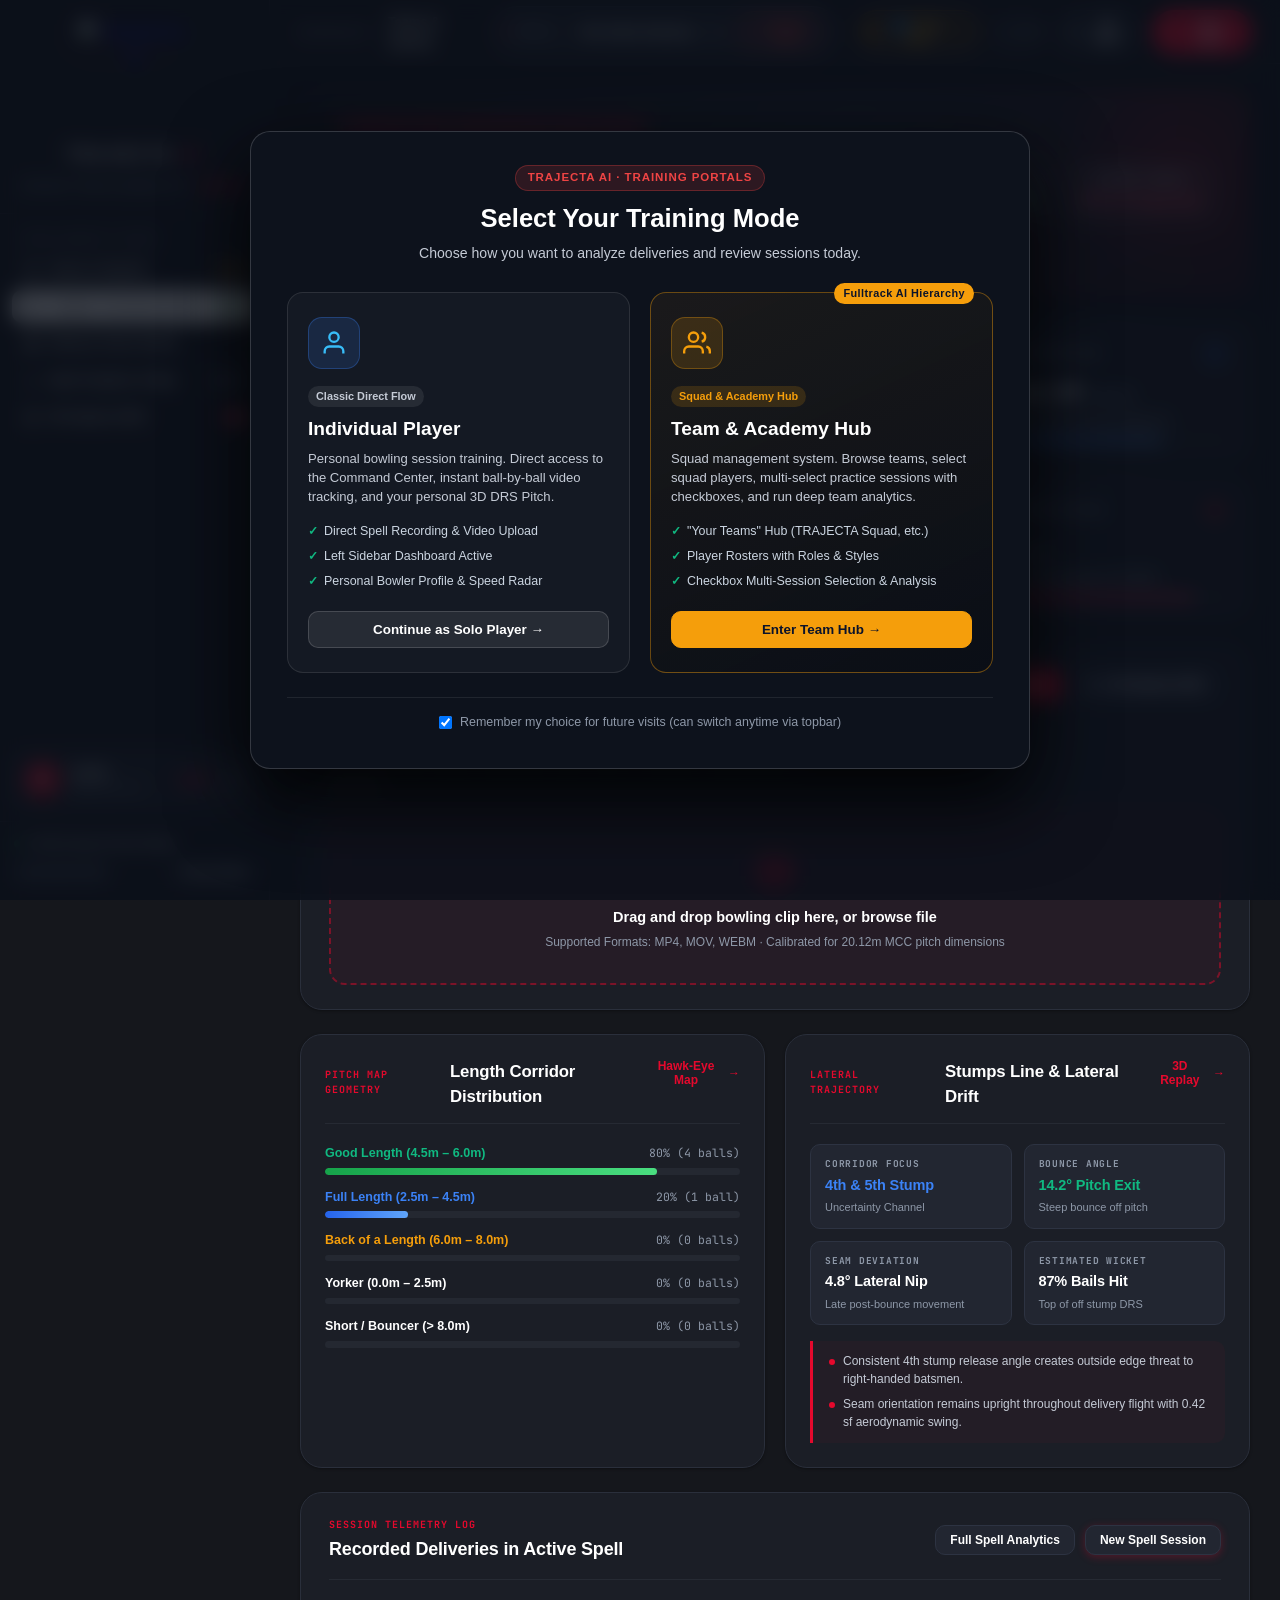
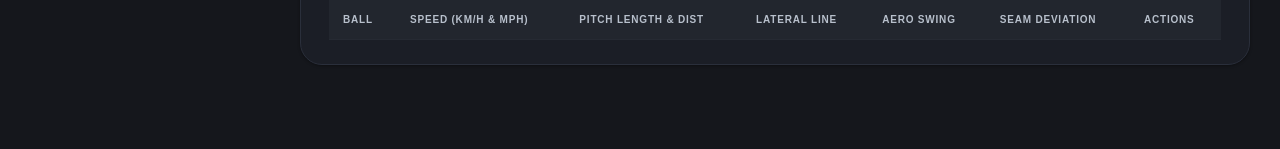
==== commit d59d0162: "feat(perf-vis): update web/static Performance Visualizations assets" ====
--- a/web/static/index.html
+++ b/web/static/index.html
@@ -1042,12 +1042,24 @@
           <!-- Graphs View Container (Alternate Tab) -->
           <div id="team-analysis-graphs-view" class="hidden">
             <!-- Top Performance Graphs Header Row -->
+            <!-- Top Performance Graphs Header Row -->
             <div class="team-graphs-header-row" id="team-graphs-header-row">
               <div class="tgh-left">
-                <h2 class="tgh-title" id="tgh-title">Performance Graphs</h2>
+                <div class="tgh-icon-box">
+                  <svg width="22" height="22" viewBox="0 0 24 24" fill="none" stroke="currentColor" stroke-width="2.2"><path d="M3 3v18h18"/><path d="M18.7 8l-5.1 5.2-2.8-2.7L7 14.3"/></svg>
+                </div>
+                <div class="tgh-titles">
+                  <h2 class="tgh-title" id="tgh-title">Performance Graphs</h2>
+                  <p class="tgh-sub">Visualize delivery patterns, pitch locations and release point data</p>
+                </div>
               </div>
               <div class="tgh-right">
-                <span class="tgh-count" id="tgh-deliveries-counter">0 Deliveries | 0 With Tracking Data</span>
+                <div class="tgh-tracking-pill" id="tgh-tracking-pill">
+                  <div class="tgh-ball-icon">
+                    <svg width="15" height="15" viewBox="0 0 24 24" fill="none" stroke="currentColor" stroke-width="2.2"><circle cx="12" cy="12" r="10"/><line x1="4.93" y1="4.93" x2="19.07" y2="19.07"/><path d="M14 2a10 10 0 0 0-4 18"/><path d="M10 4a10 10 0 0 0 4 18"/></svg>
+                  </div>
+                  <span class="tgh-count" id="tgh-deliveries-counter">0 deliveries • 0 with tracking data</span>
+                </div>
               </div>
             </div>
 
@@ -1066,55 +1078,116 @@
             </div>
 
             <!-- SECTION 1: Performance Visualizations (Pitch Map, Beehive Chart, Release Points) -->
-            <div class="tgraphs-section-card" id="tgraphs-perf-card">
-              <div class="tgraphs-section-header">
+            <div class="tgraphs-section-card perf-vis-section-container" id="tgraphs-perf-card">
+              <div class="tgraphs-section-header perf-vis-header">
                 <div class="tsh-left">
                   <div class="tsh-icon tsh-icon-blue">
-                    <svg width="18" height="18" viewBox="0 0 24 24" fill="none" stroke="currentColor" stroke-width="2"><path d="M21 10c0 7-9 13-9 13s-9-6-9-13a9 9 0 0 1 18 0z"/><circle cx="12" cy="10" r="3"/></svg>
+                    <svg width="20" height="20" viewBox="0 0 24 24" fill="none" stroke="currentColor" stroke-width="2"><path d="M21 10c0 7-9 13-9 13s-9-6-9-13a9 9 0 0 1 18 0z"/><circle cx="12" cy="10" r="3"/></svg>
                   </div>
                   <div>
                     <h3 class="tsh-title">Performance Visualizations</h3>
                     <p class="tsh-sub">Interactive analysis charts — one row; swipe or scroll horizontally</p>
                   </div>
                 </div>
-                <button type="button" class="tsh-collapse-btn" onclick="toggleTGraphsSection('tgraphs-perf-body', this)" aria-label="Toggle Section">—</button>
+                <div class="tsh-controls-group">
+                  <div class="tsh-badge-count">
+                    <span>3 Visualizations</span>
+                  </div>
+                  <div class="tsh-arrows-group">
+                    <button type="button" class="tsh-arrow-btn tsh-arrow-prev" id="btn-perf-scroll-prev" onclick="scrollPerfVisualizations(-1)" aria-label="Previous Chart" title="Previous Visualization">
+                      <svg width="15" height="15" viewBox="0 0 24 24" fill="none" stroke="currentColor" stroke-width="2.5"><polyline points="15 18 9 12 15 6"/></svg>
+                    </button>
+                    <button type="button" class="tsh-arrow-btn tsh-arrow-next active" id="btn-perf-scroll-next" onclick="scrollPerfVisualizations(1)" aria-label="Next Chart" title="Next Visualization">
+                      <svg width="15" height="15" viewBox="0 0 24 24" fill="none" stroke="currentColor" stroke-width="2.5"><polyline points="9 18 15 12 9 6"/></svg>
+                    </button>
+                  </div>
+                  <button type="button" class="tsh-collapse-pill-btn" id="btn-perf-collapse" onclick="togglePerfVisualizationsCollapse()" aria-label="Collapse / Expand Section">
+                    <span id="txt-perf-collapse">Collapse</span>
+                    <svg id="icon-perf-collapse" width="13" height="13" viewBox="0 0 24 24" fill="none" stroke="currentColor" stroke-width="2.5"><polyline points="18 15 12 9 6 15"/></svg>
+                  </button>
+                </div>
               </div>
               <div class="tgraphs-section-body" id="tgraphs-perf-body">
-                <div class="tgraphs-row-scroll">
+                <div class="tgraphs-row-scroll perf-vis-track" id="perf-vis-scroll-track">
                   <!-- Chart 1: Pitch Map -->
-                  <div class="tgraphs-chart-card">
-                    <div class="tgc-header">
-                      <h4 class="tgc-title">Pitch Map</h4>
-                      <p class="tgc-sub">Ball pitching locations and outcomes</p>
-                      <span class="tgc-hint">Drag to select region</span>
+                  <div class="tgraphs-chart-card perf-vis-card" id="card-pitch-map">
+                    <div class="pvc-header">
+                      <div class="pvc-header-top">
+                        <div class="pvc-header-left">
+                          <div class="pvc-icon pvc-icon-gold">
+                            <svg width="18" height="18" viewBox="0 0 24 24" fill="none" stroke="currentColor" stroke-width="2.2"><rect x="4" y="3" width="3" height="18" rx="1"/><rect x="10.5" y="3" width="3" height="18" rx="1"/><rect x="17" y="3" width="3" height="18" rx="1"/><line x1="3" y1="5" x2="21" y2="5"/></svg>
+                          </div>
+                          <div class="pvc-header-titles">
+                            <h4 class="pvc-title">Pitch Map</h4>
+                            <p class="pvc-sub">Ball pitching locations and outcomes</p>
+                            <span class="pvc-hint">Drag to select region</span>
+                          </div>
+                        </div>
+                        <div class="pvc-header-right">
+                          <span class="pvc-status-badge"><span class="pvc-status-dot"></span>Available</span>
+                          <button type="button" class="pvc-menu-btn" onclick="toggleCardContextMenu('menu-pitch-map', event)" aria-label="Pitch Map Options" title="Options">
+                            <svg width="16" height="16" viewBox="0 0 24 24" fill="currentColor"><circle cx="12" cy="5" r="2"/><circle cx="12" cy="12" r="2"/><circle cx="12" cy="19" r="2"/></svg>
+                          </button>
+                          <div class="pvc-context-menu hidden" id="menu-pitch-map">
+                            <button type="button" onclick="resetAllTeamFilters()"><svg width="14" height="14" viewBox="0 0 24 24" fill="none" stroke="currentColor" stroke-width="2"><path d="M3 12a9 9 0 1 0 9-9 9.75 9.75 0 0 0-6.74 2.74L3 8"/><path d="M3 3v5h5"/></svg>Reset Region</button>
+                            <button type="button" onclick="toggleChartFullscreen('pitch-map-wrapper', 'Pitch Map')"><svg width="14" height="14" viewBox="0 0 24 24" fill="none" stroke="currentColor" stroke-width="2"><path d="M8 3H5a2 2 0 0 0-2 2v3m18 0V5a2 2 0 0 0-2-2h-3m0 18h3a2 2 0 0 0 2-2v-3M3 16v3a2 2 0 0 0 2 2h3"/></svg>Toggle Fullscreen</button>
+                            <button type="button" onclick="exportChartSnapshot('team-pitch-map-3d', 'team-pitch-map-canvas', 'Pitch_Map')"><svg width="14" height="14" viewBox="0 0 24 24" fill="none" stroke="currentColor" stroke-width="2"><path d="M21 15v4a2 2 0 0 1-2 2H5a2 2 0 0 1-2-2v-4"/><polyline points="7 10 12 15 17 10"/><line x1="12" y1="15" x2="12" y2="3"/></svg>Export Snapshot</button>
+                          </div>
+                        </div>
+                      </div>
                     </div>
                     <div class="tgc-canvas-wrapper" id="pitch-map-wrapper">
                       <canvas id="team-pitch-map-3d" class="tgc-3d-canvas" width="460" height="430"></canvas>
                       <canvas id="team-pitch-map-canvas" class="tgc-overlay-canvas" width="460" height="430"></canvas>
                     </div>
+                    <div class="pvc-footer">
+                      <div class="pvc-footer-left">
+                        <svg width="15" height="15" viewBox="0 0 24 24" fill="none" stroke="currentColor" stroke-width="2"><path d="M18 11V6a2 2 0 0 0-2-2v0a2 2 0 0 0-2 2v0"/><path d="M14 10V4a2 2 0 0 0-2-2v0a2 2 0 0 0-2 2v2"/><path d="M10 10.5V6a2 2 0 0 0-2-2v0a2 2 0 0 0-2 2v8"/><path d="M18 8a2 2 0 1 1 4 0v6a8 8 0 0 1-8 8h-2c-2.8 0-4.5-.86-5.99-2.34l-3.6-3.6a2 2 0 0 1 2.83-2.82L7 15"/></svg>
+                        <span>Drag on the chart to select a region</span>
+                      </div>
+                      <button type="button" class="pvc-fullscreen-btn" onclick="toggleChartFullscreen('pitch-map-wrapper', 'Pitch Map')" title="Fullscreen View" aria-label="Fullscreen">
+                        <svg width="15" height="15" viewBox="0 0 24 24" fill="none" stroke="currentColor" stroke-width="2"><path d="M8 3H5a2 2 0 0 0-2 2v3m18 0V5a2 2 0 0 0-2-2h-3m0 18h3a2 2 0 0 0 2-2v-3M3 16v3a2 2 0 0 0 2 2h3"/></svg>
+                      </button>
+                    </div>
                   </div>
 
                   <!-- Chart 2: Beehive Chart -->
-                  <div class="tgraphs-chart-card" id="beehive-card">
-                    <div class="tgc-header">
-                      <div class="tgc-header-top">
-                        <div>
-                          <h4 class="tgc-title">Beehive Chart</h4>
-                          <p class="tgc-sub">Ball position at crease (batter's view)</p>
-                          <span class="tgc-hint">Drag to select region</span>
+                  <div class="tgraphs-chart-card perf-vis-card" id="beehive-card">
+                    <div class="pvc-header">
+                      <div class="pvc-header-top">
+                        <div class="pvc-header-left">
+                          <div class="pvc-icon pvc-icon-purple">
+                            <svg width="18" height="18" viewBox="0 0 24 24" fill="none" stroke="currentColor" stroke-width="2.2"><circle cx="12" cy="12" r="10"/><circle cx="12" cy="12" r="6"/><circle cx="12" cy="12" r="2"/></svg>
+                          </div>
+                          <div class="pvc-header-titles">
+                            <h4 class="pvc-title">Beehive Chart</h4>
+                            <p class="pvc-sub">Ball position at crease (batter's view)</p>
+                            <span class="pvc-hint">Drag to select region</span>
+                          </div>
                         </div>
-                        <!-- Beehive Selection Toolbar (Screenshot 2) -->
-                        <div class="beehive-selection-toolbar hidden" id="beehive-selection-toolbar">
-                          <button type="button" class="bst-btn bst-include" onclick="applyBeehiveRegionFilter('include')">
-                            <svg width="12" height="12" viewBox="0 0 24 24" fill="none" stroke="currentColor" stroke-width="3"><polyline points="20 6 9 17 4 12"/></svg>
-                            <span id="bst-include-label">Include (0)</span>
+                        <div class="pvc-header-right">
+                          <span class="pvc-status-badge"><span class="pvc-status-dot"></span>Available</span>
+                          <button type="button" class="pvc-menu-btn" onclick="toggleCardContextMenu('menu-beehive', event)" aria-label="Beehive Options" title="Options">
+                            <svg width="16" height="16" viewBox="0 0 24 24" fill="currentColor"><circle cx="12" cy="5" r="2"/><circle cx="12" cy="12" r="2"/><circle cx="12" cy="19" r="2"/></svg>
                           </button>
-                          <button type="button" class="bst-btn bst-exclude" onclick="applyBeehiveRegionFilter('exclude')">
-                            <svg width="12" height="12" viewBox="0 0 24 24" fill="none" stroke="currentColor" stroke-width="3"><line x1="18" y1="6" x2="6" y2="18"/><line x1="6" y1="6" x2="18" y2="18"/></svg>
-                            <span id="bst-exclude-label">Exclude (0)</span>
-                          </button>
-                          <button type="button" class="bst-btn bst-cancel" onclick="cancelBeehiveSelection()">Cancel</button>
+                          <div class="pvc-context-menu hidden" id="menu-beehive">
+                            <button type="button" onclick="cancelBeehiveSelection()"><svg width="14" height="14" viewBox="0 0 24 24" fill="none" stroke="currentColor" stroke-width="2"><path d="M3 12a9 9 0 1 0 9-9 9.75 9.75 0 0 0-6.74 2.74L3 8"/><path d="M3 3v5h5"/></svg>Reset Selection</button>
+                            <button type="button" onclick="toggleChartFullscreen('beehive-canvas-wrapper', 'Beehive Chart')"><svg width="14" height="14" viewBox="0 0 24 24" fill="none" stroke="currentColor" stroke-width="2"><path d="M8 3H5a2 2 0 0 0-2 2v3m18 0V5a2 2 0 0 0-2-2h-3m0 18h3a2 2 0 0 0 2-2v-3M3 16v3a2 2 0 0 0 2 2h3"/></svg>Toggle Fullscreen</button>
+                            <button type="button" onclick="exportChartSnapshot('team-beehive-3d', 'team-beehive-canvas', 'Beehive_Chart')"><svg width="14" height="14" viewBox="0 0 24 24" fill="none" stroke="currentColor" stroke-width="2"><path d="M21 15v4a2 2 0 0 1-2 2H5a2 2 0 0 1-2-2v-4"/><polyline points="7 10 12 15 17 10"/><line x1="12" y1="15" x2="12" y2="3"/></svg>Export Snapshot</button>
+                          </div>
                         </div>
+                      </div>
+                      <!-- Beehive Selection Toolbar (Preserved) -->
+                      <div class="beehive-selection-toolbar hidden" id="beehive-selection-toolbar">
+                        <button type="button" class="bst-btn bst-include" onclick="applyBeehiveRegionFilter('include')">
+                          <svg width="12" height="12" viewBox="0 0 24 24" fill="none" stroke="currentColor" stroke-width="3"><polyline points="20 6 9 17 4 12"/></svg>
+                          <span id="bst-include-label">Include (0)</span>
+                        </button>
+                        <button type="button" class="bst-btn bst-exclude" onclick="applyBeehiveRegionFilter('exclude')">
+                          <svg width="12" height="12" viewBox="0 0 24 24" fill="none" stroke="currentColor" stroke-width="3"><line x1="18" y1="6" x2="6" y2="18"/><line x1="6" y1="6" x2="18" y2="18"/></svg>
+                          <span id="bst-exclude-label">Exclude (0)</span>
+                        </button>
+                        <button type="button" class="bst-btn bst-cancel" onclick="cancelBeehiveSelection()">Cancel</button>
                       </div>
                     </div>
                     <div class="tgc-canvas-wrapper" id="beehive-canvas-wrapper">
@@ -1124,18 +1197,56 @@
                     <div class="beehive-status-bar" id="beehive-status-bar">
                       <span id="beehive-status-text"></span>
                     </div>
+                    <div class="pvc-footer">
+                      <div class="pvc-footer-left">
+                        <svg width="15" height="15" viewBox="0 0 24 24" fill="none" stroke="currentColor" stroke-width="2"><path d="M18 11V6a2 2 0 0 0-2-2v0a2 2 0 0 0-2 2v0"/><path d="M14 10V4a2 2 0 0 0-2-2v0a2 2 0 0 0-2 2v2"/><path d="M10 10.5V6a2 2 0 0 0-2-2v0a2 2 0 0 0-2 2v8"/><path d="M18 8a2 2 0 1 1 4 0v6a8 8 0 0 1-8 8h-2c-2.8 0-4.5-.86-5.99-2.34l-3.6-3.6a2 2 0 0 1 2.83-2.82L7 15"/></svg>
+                        <span>Drag on the chart to select a region</span>
+                      </div>
+                      <button type="button" class="pvc-fullscreen-btn" onclick="toggleChartFullscreen('beehive-canvas-wrapper', 'Beehive Chart')" title="Fullscreen View" aria-label="Fullscreen">
+                        <svg width="15" height="15" viewBox="0 0 24 24" fill="none" stroke="currentColor" stroke-width="2"><path d="M8 3H5a2 2 0 0 0-2 2v3m18 0V5a2 2 0 0 0-2-2h-3m0 18h3a2 2 0 0 0 2-2v-3M3 16v3a2 2 0 0 0 2 2h3"/></svg>
+                      </button>
+                    </div>
                   </div>
 
                   <!-- Chart 3: Release Points -->
-                  <div class="tgraphs-chart-card">
-                    <div class="tgc-header">
-                      <h4 class="tgc-title">Release Points</h4>
-                      <p class="tgc-sub">Bowling release point analysis</p>
-                      <span class="tgc-hint">Drag to select region</span>
+                  <div class="tgraphs-chart-card perf-vis-card" id="card-release-points">
+                    <div class="pvc-header">
+                      <div class="pvc-header-top">
+                        <div class="pvc-header-left">
+                          <div class="pvc-icon pvc-icon-blue">
+                            <svg width="18" height="18" viewBox="0 0 24 24" fill="none" stroke="currentColor" stroke-width="2.5"><line x1="18" y1="6" x2="6" y2="18"/><line x1="6" y1="6" x2="18" y2="18"/></svg>
+                          </div>
+                          <div class="pvc-header-titles">
+                            <h4 class="pvc-title">Release Points</h4>
+                            <p class="pvc-sub">Bowling release point analysis</p>
+                            <span class="pvc-hint">Drag to select region</span>
+                          </div>
+                        </div>
+                        <div class="pvc-header-right">
+                          <span class="pvc-status-badge"><span class="pvc-status-dot"></span>Available</span>
+                          <button type="button" class="pvc-menu-btn" onclick="toggleCardContextMenu('menu-release-points', event)" aria-label="Release Points Options" title="Options">
+                            <svg width="16" height="16" viewBox="0 0 24 24" fill="currentColor"><circle cx="12" cy="5" r="2"/><circle cx="12" cy="12" r="2"/><circle cx="12" cy="19" r="2"/></svg>
+                          </button>
+                          <div class="pvc-context-menu hidden" id="menu-release-points">
+                            <button type="button" onclick="resetAllTeamFilters()"><svg width="14" height="14" viewBox="0 0 24 24" fill="none" stroke="currentColor" stroke-width="2"><path d="M3 12a9 9 0 1 0 9-9 9.75 9.75 0 0 0-6.74 2.74L3 8"/><path d="M3 3v5h5"/></svg>Reset Region</button>
+                            <button type="button" onclick="toggleChartFullscreen('release-points-wrapper', 'Release Points')"><svg width="14" height="14" viewBox="0 0 24 24" fill="none" stroke="currentColor" stroke-width="2"><path d="M8 3H5a2 2 0 0 0-2 2v3m18 0V5a2 2 0 0 0-2-2h-3m0 18h3a2 2 0 0 0 2-2v-3M3 16v3a2 2 0 0 0 2 2h3"/></svg>Toggle Fullscreen</button>
+                            <button type="button" onclick="exportChartSnapshot('team-release-points-3d', 'team-release-points-canvas', 'Release_Points')"><svg width="14" height="14" viewBox="0 0 24 24" fill="none" stroke="currentColor" stroke-width="2"><path d="M21 15v4a2 2 0 0 1-2 2H5a2 2 0 0 1-2-2v-4"/><polyline points="7 10 12 15 17 10"/><line x1="12" y1="15" x2="12" y2="3"/></svg>Export Snapshot</button>
+                          </div>
+                        </div>
+                      </div>
                     </div>
                     <div class="tgc-canvas-wrapper" id="release-points-wrapper">
                       <canvas id="team-release-points-3d" class="tgc-3d-canvas" width="460" height="430"></canvas>
                       <canvas id="team-release-points-canvas" class="tgc-overlay-canvas" width="460" height="430"></canvas>
+                    </div>
+                    <div class="pvc-footer">
+                      <div class="pvc-footer-left">
+                        <svg width="15" height="15" viewBox="0 0 24 24" fill="none" stroke="currentColor" stroke-width="2"><path d="M18 11V6a2 2 0 0 0-2-2v0a2 2 0 0 0-2 2v0"/><path d="M14 10V4a2 2 0 0 0-2-2v0a2 2 0 0 0-2 2v2"/><path d="M10 10.5V6a2 2 0 0 0-2-2v0a2 2 0 0 0-2 2v8"/><path d="M18 8a2 2 0 1 1 4 0v6a8 8 0 0 1-8 8h-2c-2.8 0-4.5-.86-5.99-2.34l-3.6-3.6a2 2 0 0 1 2.83-2.82L7 15"/></svg>
+                        <span>Drag on the chart to select a region</span>
+                      </div>
+                      <button type="button" class="pvc-fullscreen-btn" onclick="toggleChartFullscreen('release-points-wrapper', 'Release Points')" title="Fullscreen View" aria-label="Fullscreen">
+                        <svg width="15" height="15" viewBox="0 0 24 24" fill="none" stroke="currentColor" stroke-width="2"><path d="M8 3H5a2 2 0 0 0-2 2v3m18 0V5a2 2 0 0 0-2-2h-3m0 18h3a2 2 0 0 0 2-2v-3M3 16v3a2 2 0 0 0 2 2h3"/></svg>
+                      </button>
                     </div>
                   </div>
                 </div>
@@ -4480,6 +4591,28 @@
           </button>
         </div>
       </div>
+  <!-- ========================================================
+       CHART FULLSCREEN INSPECTION MODAL
+  ======================================================== -->
+  <div class="modal-backdrop hidden" id="modal-chart-fullscreen" onclick="handleChartFullscreenBackdrop(event)">
+    <div class="modal-card modal-chart-fs-card" role="dialog" aria-modal="true" aria-labelledby="mcf-chart-title">
+      <div class="apw-header">
+        <div>
+          <div class="apw-step-badge">TRAJECTA 3D TELEMETRY</div>
+          <h3 class="apw-title" id="mcf-chart-title">Pitch Map - Fullscreen View</h3>
+          <p class="apw-subtitle">Interactive 3D Perspective & Trajectory Zone Inspection</p>
+        </div>
+        <button type="button" class="btn-close-modal" onclick="closeChartFullscreen()" aria-label="Close dialog">&times;</button>
+      </div>
+      <div class="mcf-body" id="mcf-body">
+        <div class="mcf-canvas-slot" id="mcf-canvas-slot">
+          <!-- Canvas moved or mirrored here when fullscreen is open -->
+        </div>
+      </div>
+      <div class="apw-footer mcf-footer">
+        <span class="mcf-hint-text">👆 Drag to select region • Use Esc or Close to exit</span>
+        <button type="button" class="btn-modal-cancel" onclick="closeChartFullscreen()">Exit Fullscreen</button>
+      </div>
     </div>
   </div>
 
--- a/styles.css
+++ b/styles.css
@@ -13127,31 +13127,94 @@
   letter-spacing: 0.01em;
 }
 
-/* Header Row (Section 12) */
+/* Header Row (Section 12) - Redesigned to Match Reference Screenshot */
 .team-graphs-header-row {
   display: flex;
-  align-items: baseline;
+  align-items: center;
   justify-content: space-between;
-  margin-bottom: 18px;
-  border-bottom: 1px solid rgba(255, 255, 255, 0.08);
-  padding-bottom: 12px;
+  margin-bottom: 24px;
+  padding-bottom: 0;
+  border-bottom: none;
+}
+
+.tgh-left {
+  display: flex;
+  align-items: center;
+  gap: 16px;
+}
+
+.tgh-icon-box {
+  width: 44px;
+  height: 44px;
+  border-radius: 12px;
+  background: rgba(255, 171, 0, 0.12);
+  border: 1px solid rgba(255, 171, 0, 0.28);
+  color: #FFAB00;
+  display: flex;
+  align-items: center;
+  justify-content: center;
+  flex-shrink: 0;
+  box-shadow: 0 0 16px rgba(255, 171, 0, 0.15);
+}
+
+.tgh-titles {
+  display: flex;
+  flex-direction: column;
 }
 
 .tgh-title {
-  font-family: 'Optician Sans', 'Apfel Grotezk', sans-serif;
-  font-size: 1.45rem;
+  font-family: 'Apfel Grotezk', sans-serif;
+  font-size: 1.55rem;
   font-weight: 800;
-  color: #ffffff;
+  color: #F4F5F8;
+  margin: 0 0 4px 0;
+  letter-spacing: -0.01em;
+  line-height: 1.2;
+}
+
+.tgh-sub {
+  font-family: 'Overused Grotesk', sans-serif;
+  font-size: 0.88rem;
+  font-weight: 400;
+  color: #A4AAB8;
   margin: 0;
-  letter-spacing: -0.01em;
+  line-height: 1.4;
+}
+
+.tgh-right {
+  display: flex;
+  align-items: center;
+}
+
+.tgh-tracking-pill {
+  display: inline-flex;
+  align-items: center;
+  gap: 10px;
+  background: #181C26;
+  border: 1px solid #2B3547;
+  border-radius: 9999px;
+  padding: 8px 18px;
+  box-shadow: 0 4px 14px rgba(0, 0, 0, 0.3);
+}
+
+.tgh-ball-icon {
+  width: 22px;
+  height: 22px;
+  border-radius: 50%;
+  background: #222C3F;
+  display: flex;
+  align-items: center;
+  justify-content: center;
+  color: #8FA2C4;
+  flex-shrink: 0;
 }
 
 .tgh-count {
-  font-family: 'JetBrains Mono', monospace;
-  font-size: 0.86rem;
+  font-family: 'Overused Grotesk', sans-serif;
+  font-size: 0.84rem;
   font-weight: 600;
-  color: #A4AAB8;
-  letter-spacing: 0.02em;
+  color: #E2E8F0;
+  letter-spacing: 0.01em;
 }
 
 /* Applied Filter Information Banner (Section 13) */
@@ -13667,6 +13730,480 @@
 
 .tsh-collapse-btn:hover {
   color: #ffffff;
+}
+
+/* ========================================================
+   SECTION 1: PERFORMANCE VISUALIZATIONS (REDESIGNED)
+======================================================== */
+.perf-vis-section-container {
+  background: #0E131F !important;
+  border: 1px solid #1C2B48 !important;
+  border-radius: 18px !important;
+  margin-bottom: 28px !important;
+  padding: 22px 24px !important;
+  box-shadow: 0 10px 36px rgba(0, 0, 0, 0.45), inset 0 1px 0 rgba(255, 255, 255, 0.05) !important;
+  overflow: visible !important;
+  transition: border-color 0.25s ease;
+}
+
+.perf-vis-section-container:hover {
+  border-color: #243960 !important;
+}
+
+.perf-vis-header {
+  display: flex;
+  align-items: center;
+  justify-content: space-between;
+  margin-bottom: 20px;
+}
+
+.perf-vis-header .tsh-left {
+  display: flex;
+  align-items: center;
+  gap: 14px;
+}
+
+.perf-vis-header .tsh-icon-blue {
+  width: 44px;
+  height: 44px;
+  border-radius: 50%;
+  background: radial-gradient(circle, rgba(38, 133, 245, 0.25) 0%, rgba(18, 30, 52, 0.9) 100%);
+  border: 1.5px solid #2685F5;
+  color: #2685F5;
+  display: flex;
+  align-items: center;
+  justify-content: center;
+  flex-shrink: 0;
+  box-shadow: 0 0 16px rgba(38, 133, 245, 0.3);
+}
+
+.perf-vis-header .tsh-title {
+  font-family: 'Apfel Grotezk', sans-serif;
+  font-size: 1.35rem;
+  font-weight: 800;
+  color: #F4F5F8;
+  margin: 0 0 3px 0;
+  line-height: 1.2;
+}
+
+.perf-vis-header .tsh-sub {
+  font-family: 'Overused Grotesk', sans-serif;
+  font-size: 0.84rem;
+  font-weight: 400;
+  color: #8E98B0;
+  margin: 0;
+}
+
+/* Header Controls Right */
+.tsh-controls-group {
+  display: flex;
+  align-items: center;
+  gap: 10px;
+}
+
+.tsh-badge-count {
+  background: #141B2B;
+  border: 1px solid #23334E;
+  border-radius: 9999px;
+  padding: 7px 16px;
+  font-family: 'Overused Grotesk', sans-serif;
+  font-size: 0.80rem;
+  font-weight: 600;
+  color: #8FA2C4;
+  display: flex;
+  align-items: center;
+  gap: 6px;
+  user-select: none;
+}
+
+.tsh-arrows-group {
+  display: flex;
+  align-items: center;
+  gap: 6px;
+}
+
+.tsh-arrow-btn {
+  width: 36px;
+  height: 36px;
+  border-radius: 10px;
+  background: #141B2B;
+  border: 1px solid #23334E;
+  color: #8FA2C4;
+  display: flex;
+  align-items: center;
+  justify-content: center;
+  cursor: pointer;
+  transition: all 0.2s ease;
+}
+
+.tsh-arrow-btn:hover {
+  background: #1A2438;
+  color: #FFFFFF;
+  border-color: #314668;
+}
+
+.tsh-arrow-btn.active {
+  background: #2685F5;
+  border-color: #2685F5;
+  color: #FFFFFF;
+  box-shadow: 0 0 14px rgba(38, 133, 245, 0.4);
+}
+
+.tsh-arrow-btn.active:hover {
+  background: #1B74E4;
+  border-color: #1B74E4;
+  box-shadow: 0 0 18px rgba(38, 133, 245, 0.6);
+}
+
+.tsh-arrow-btn:disabled,
+.tsh-arrow-btn.disabled {
+  opacity: 0.35;
+  cursor: not-allowed;
+  pointer-events: none;
+}
+
+.tsh-collapse-pill-btn {
+  display: inline-flex;
+  align-items: center;
+  gap: 6px;
+  background: #141B2B;
+  border: 1px solid #23334E;
+  border-radius: 10px;
+  padding: 7px 16px;
+  font-family: 'Overused Grotesk', sans-serif;
+  font-size: 0.80rem;
+  font-weight: 600;
+  color: #8FA2C4;
+  cursor: pointer;
+  transition: all 0.2s ease;
+}
+
+.tsh-collapse-pill-btn:hover {
+  background: #1A2438;
+  color: #FFFFFF;
+  border-color: #314668;
+}
+
+/* Horizontal Track for Performance Visualizations */
+.perf-vis-track {
+  display: grid !important;
+  grid-auto-flow: column !important;
+  grid-auto-columns: minmax(380px, 1fr) !important;
+  gap: 20px !important;
+  overflow-x: auto !important;
+  scroll-behavior: smooth !important;
+  scroll-snap-type: x mandatory !important;
+  padding-bottom: 8px !important;
+  scrollbar-width: thin !important;
+  scrollbar-color: rgba(38, 133, 245, 0.3) transparent !important;
+}
+
+@media (min-width: 1360px) {
+  .perf-vis-track {
+    grid-auto-columns: 1fr !important;
+    overflow-x: visible !important;
+  }
+}
+
+.perf-vis-track::-webkit-scrollbar {
+  height: 6px;
+}
+
+.perf-vis-track::-webkit-scrollbar-thumb {
+  background: rgba(38, 133, 245, 0.35);
+  border-radius: 9999px;
+}
+
+/* Individual Visualization Cards */
+.perf-vis-card {
+  background: #141824 !important;
+  border: 1px solid #222B3D !important;
+  border-radius: 14px !important;
+  padding: 18px 18px 14px 18px !important;
+  display: flex !important;
+  flex-direction: column !important;
+  scroll-snap-align: start !important;
+  transition: transform 0.2s ease, border-color 0.2s ease, box-shadow 0.2s ease !important;
+  position: relative !important;
+}
+
+.perf-vis-card:hover {
+  border-color: #2F3C54 !important;
+  box-shadow: 0 8px 24px rgba(0, 0, 0, 0.4) !important;
+}
+
+/* Card Header Structure */
+.pvc-header {
+  margin-bottom: 12px;
+}
+
+.pvc-header-top {
+  display: flex;
+  align-items: flex-start;
+  justify-content: space-between;
+  gap: 12px;
+}
+
+.pvc-header-left {
+  display: flex;
+  align-items: flex-start;
+  gap: 12px;
+}
+
+.pvc-icon {
+  width: 36px;
+  height: 36px;
+  border-radius: 10px;
+  display: flex;
+  align-items: center;
+  justify-content: center;
+  flex-shrink: 0;
+  margin-top: 2px;
+}
+
+.pvc-icon-gold {
+  background: rgba(255, 171, 0, 0.12);
+  border: 1px solid rgba(255, 171, 0, 0.3);
+  color: #FFAB00;
+  box-shadow: 0 0 12px rgba(255, 171, 0, 0.15);
+}
+
+.pvc-icon-purple {
+  background: rgba(168, 85, 247, 0.12);
+  border: 1px solid rgba(168, 85, 247, 0.3);
+  color: #A855F7;
+  box-shadow: 0 0 12px rgba(168, 85, 247, 0.15);
+}
+
+.pvc-icon-blue {
+  background: rgba(38, 133, 245, 0.12);
+  border: 1px solid rgba(38, 133, 245, 0.3);
+  color: #2685F5;
+  box-shadow: 0 0 12px rgba(38, 133, 245, 0.15);
+}
+
+.pvc-header-titles {
+  display: flex;
+  flex-direction: column;
+}
+
+.pvc-title {
+  font-family: 'Apfel Grotezk', sans-serif;
+  font-size: 1.05rem;
+  font-weight: 700;
+  color: #F4F5F8;
+  margin: 0;
+  letter-spacing: -0.01em;
+}
+
+.pvc-sub {
+  font-family: 'Overused Grotesk', sans-serif;
+  font-size: 0.78rem;
+  font-weight: 400;
+  color: #8E98B0;
+  margin: 3px 0 2px 0;
+  line-height: 1.3;
+}
+
+.pvc-hint {
+  font-family: 'Overused Grotesk', sans-serif;
+  font-size: 0.72rem;
+  font-style: italic;
+  color: #647087;
+  margin: 0;
+}
+
+.pvc-header-right {
+  display: flex;
+  align-items: center;
+  gap: 8px;
+  position: relative;
+}
+
+.pvc-status-badge {
+  display: inline-flex;
+  align-items: center;
+  gap: 6px;
+  background: rgba(0, 197, 138, 0.12);
+  border: 1px solid rgba(0, 197, 138, 0.28);
+  color: #00C58A;
+  font-family: 'Overused Grotesk', sans-serif;
+  font-size: 0.72rem;
+  font-weight: 600;
+  padding: 3px 10px;
+  border-radius: 9999px;
+  user-select: none;
+}
+
+.pvc-status-dot {
+  width: 6px;
+  height: 6px;
+  border-radius: 50%;
+  background: #00C58A;
+  box-shadow: 0 0 6px rgba(0, 197, 138, 0.6);
+}
+
+.pvc-menu-btn {
+  background: transparent;
+  border: none;
+  color: #6E798F;
+  cursor: pointer;
+  padding: 4px;
+  display: flex;
+  align-items: center;
+  justify-content: center;
+  border-radius: 6px;
+  transition: all 0.15s ease;
+}
+
+.pvc-menu-btn:hover {
+  color: #FFFFFF;
+  background: rgba(255, 255, 255, 0.08);
+}
+
+/* Contextual 3-dot Dropdown Menu */
+.pvc-context-menu {
+  position: absolute;
+  top: 100%;
+  right: 0;
+  margin-top: 6px;
+  width: 175px;
+  background: #181E2C;
+  border: 1px solid #2B384E;
+  border-radius: 10px;
+  padding: 6px;
+  box-shadow: 0 8px 24px rgba(0, 0, 0, 0.5);
+  z-index: 50;
+  display: flex;
+  flex-direction: column;
+  gap: 2px;
+  animation: fadeIn 0.15s ease;
+}
+
+.pvc-context-menu button {
+  background: transparent;
+  border: none;
+  color: #C0C8D6;
+  font-family: 'Overused Grotesk', sans-serif;
+  font-size: 0.78rem;
+  font-weight: 500;
+  padding: 8px 10px;
+  border-radius: 6px;
+  text-align: left;
+  cursor: pointer;
+  display: flex;
+  align-items: center;
+  gap: 8px;
+  transition: all 0.15s ease;
+}
+
+.pvc-context-menu button:hover {
+  background: rgba(38, 133, 245, 0.15);
+  color: #FFFFFF;
+}
+
+/* Card Canvas Wrapper styling */
+.perf-vis-card .tgc-canvas-wrapper {
+  position: relative;
+  width: 100%;
+  aspect-ratio: 460 / 430;
+  border-radius: 10px;
+  overflow: hidden;
+  background: #0A0D14;
+  border: 1px solid #1C2434;
+  margin-bottom: 12px;
+}
+
+.perf-vis-card .tgc-3d-canvas,
+.perf-vis-card .tgc-overlay-canvas {
+  width: 100% !important;
+  height: 100% !important;
+  display: block;
+}
+
+/* Card Footer */
+.pvc-footer {
+  display: flex;
+  align-items: center;
+  justify-content: space-between;
+  padding-top: 8px;
+  border-top: 1px solid rgba(255, 255, 255, 0.05);
+  margin-top: auto;
+}
+
+.pvc-footer-left {
+  display: inline-flex;
+  align-items: center;
+  gap: 7px;
+  color: #6E798F;
+  font-size: 0.76rem;
+  font-family: 'Overused Grotesk', sans-serif;
+  user-select: none;
+}
+
+.pvc-footer-left svg {
+  color: #8E98B0;
+  flex-shrink: 0;
+}
+
+.pvc-fullscreen-btn {
+  background: transparent;
+  border: none;
+  color: #8FA2C4;
+  cursor: pointer;
+  padding: 4px;
+  border-radius: 6px;
+  display: flex;
+  align-items: center;
+  justify-content: center;
+  transition: all 0.15s ease;
+}
+
+.pvc-fullscreen-btn:hover {
+  color: #2685F5;
+  background: rgba(38, 133, 245, 0.12);
+}
+
+/* Fullscreen Chart Modal */
+.modal-chart-fs-card {
+  max-width: 900px !important;
+  width: 92vw !important;
+  background: #111520 !important;
+  border: 1px solid #233148 !important;
+  border-radius: 16px !important;
+  box-shadow: 0 16px 48px rgba(0, 0, 0, 0.7) !important;
+}
+
+.mcf-body {
+  padding: 20px;
+  display: flex;
+  align-items: center;
+  justify-content: center;
+  background: #090C12;
+  border-top: 1px solid #1E283A;
+  border-bottom: 1px solid #1E283A;
+}
+
+.mcf-canvas-slot {
+  width: 100%;
+  max-height: 70vh;
+  display: flex;
+  align-items: center;
+  justify-content: center;
+  position: relative;
+}
+
+.mcf-footer {
+  display: flex;
+  align-items: center;
+  justify-content: space-between;
+  padding: 16px 20px;
+}
+
+.mcf-hint-text {
+  font-family: 'Overused Grotesk', sans-serif;
+  font-size: 0.82rem;
+  color: #8FA2C4;
 }
 
 /* Horizontal Scrolling Container */
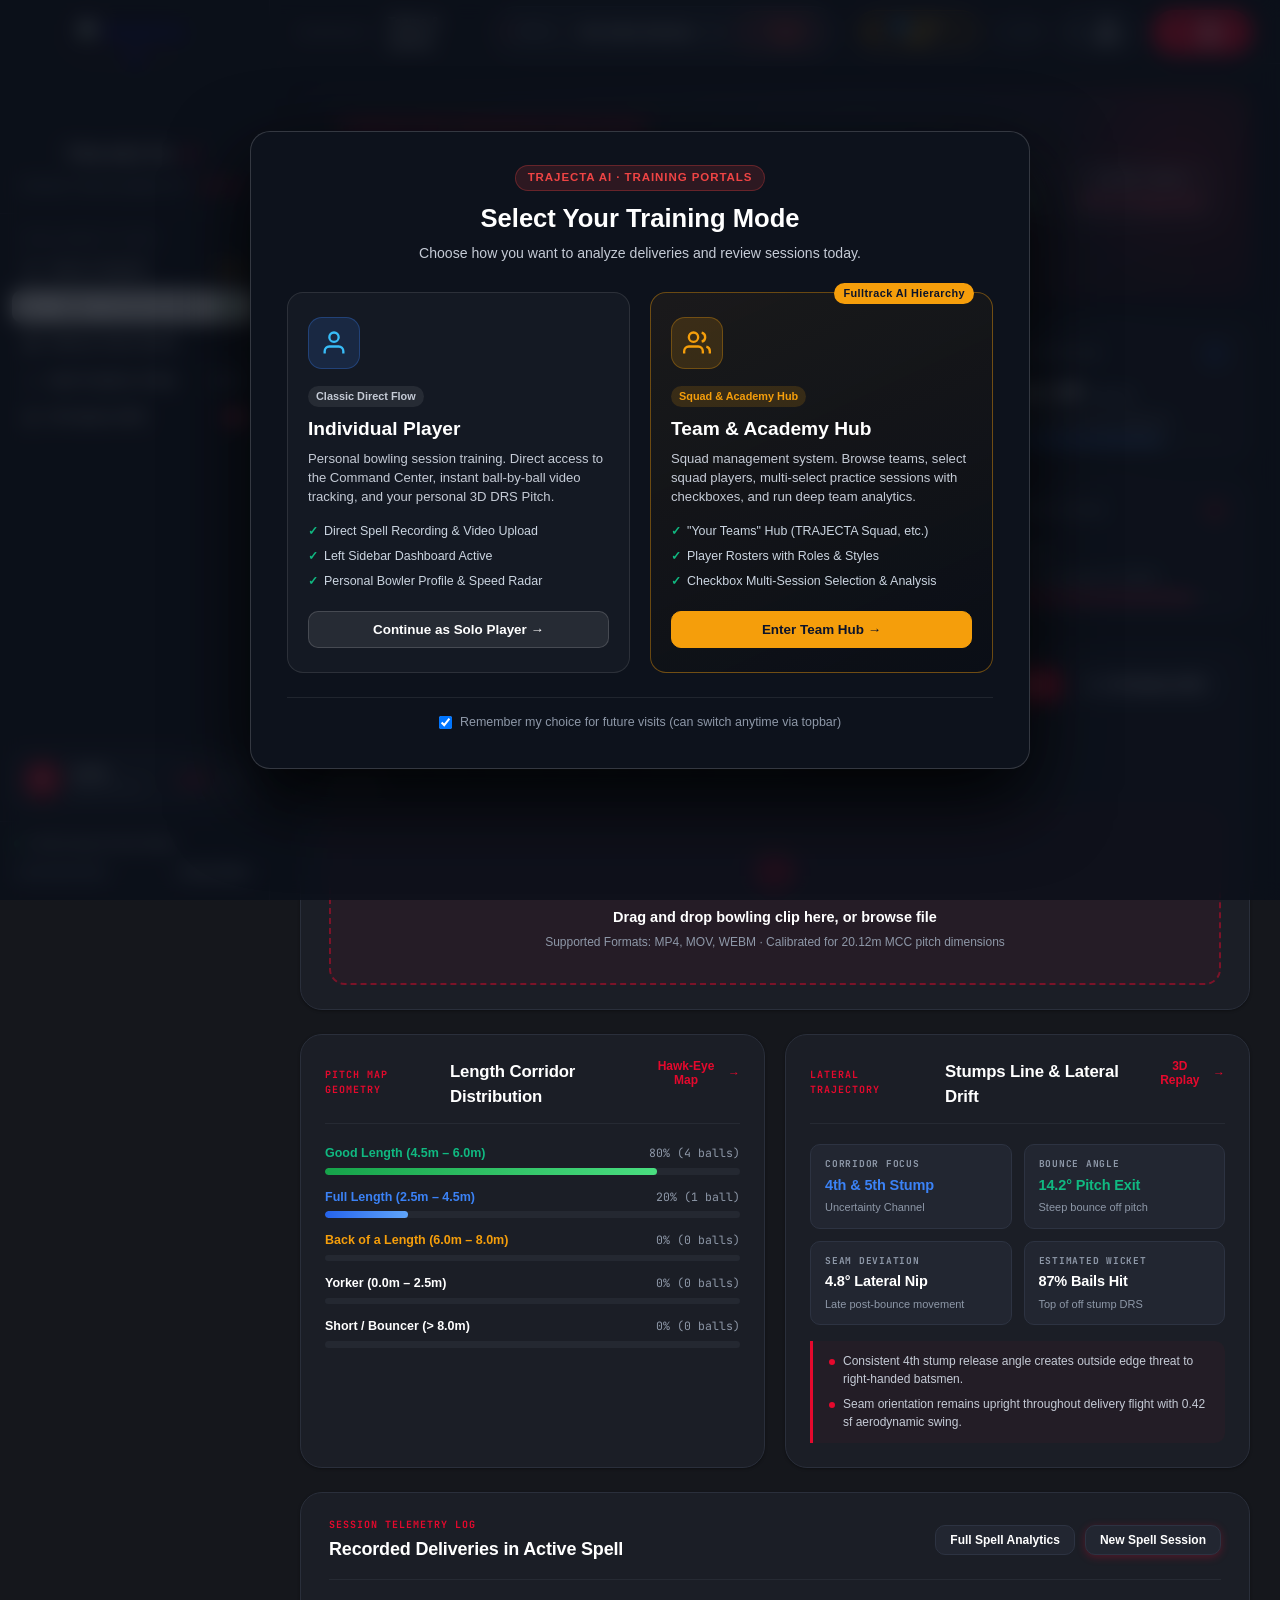
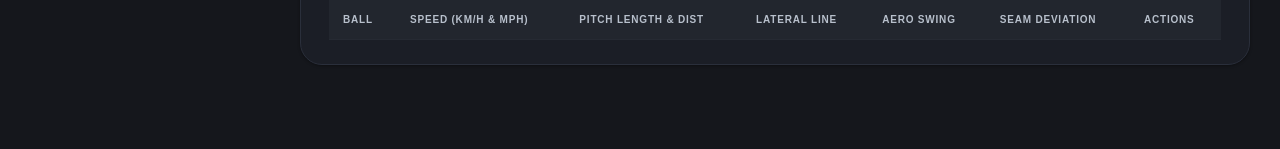
==== commit 7970b265: "feat: complete Team Details & Player Roster module redesign and frontend synchronization" ====
--- a/web/static/index.html
+++ b/web/static/index.html
@@ -1078,8 +1078,8 @@
             </div>
 
             <!-- SECTION 1: Performance Visualizations (Pitch Map, Beehive Chart, Release Points) -->
-            <div class="tgraphs-section-card perf-vis-section-container" id="tgraphs-perf-card">
-              <div class="tgraphs-section-header perf-vis-header">
+            <div class="tgraphs-section-card" id="tgraphs-perf-card">
+              <div class="tgraphs-section-header">
                 <div class="tsh-left">
                   <div class="tsh-icon tsh-icon-blue">
                     <svg width="20" height="20" viewBox="0 0 24 24" fill="none" stroke="currentColor" stroke-width="2"><path d="M21 10c0 7-9 13-9 13s-9-6-9-13a9 9 0 0 1 18 0z"/><circle cx="12" cy="10" r="3"/></svg>
@@ -1089,317 +1089,471 @@
                     <p class="tsh-sub">Interactive analysis charts — one row; swipe or scroll horizontally</p>
                   </div>
                 </div>
-                <div class="tsh-controls-group">
-                  <div class="tsh-badge-count">
-                    <span>3 Visualizations</span>
-                  </div>
-                  <div class="tsh-arrows-group">
-                    <button type="button" class="tsh-arrow-btn tsh-arrow-prev" id="btn-perf-scroll-prev" onclick="scrollPerfVisualizations(-1)" aria-label="Previous Chart" title="Previous Visualization">
-                      <svg width="15" height="15" viewBox="0 0 24 24" fill="none" stroke="currentColor" stroke-width="2.5"><polyline points="15 18 9 12 15 6"/></svg>
-                    </button>
-                    <button type="button" class="tsh-arrow-btn tsh-arrow-next active" id="btn-perf-scroll-next" onclick="scrollPerfVisualizations(1)" aria-label="Next Chart" title="Next Visualization">
-                      <svg width="15" height="15" viewBox="0 0 24 24" fill="none" stroke="currentColor" stroke-width="2.5"><polyline points="9 18 15 12 9 6"/></svg>
-                    </button>
-                  </div>
-                  <button type="button" class="tsh-collapse-pill-btn" id="btn-perf-collapse" onclick="togglePerfVisualizationsCollapse()" aria-label="Collapse / Expand Section">
-                    <span id="txt-perf-collapse">Collapse</span>
-                    <svg id="icon-perf-collapse" width="13" height="13" viewBox="0 0 24 24" fill="none" stroke="currentColor" stroke-width="2.5"><polyline points="18 15 12 9 6 15"/></svg>
-                  </button>
-                </div>
+                <button type="button" class="tsh-collapse-btn" onclick="toggleTGraphsSection('tgraphs-perf-body', this)" aria-label="Toggle Section">—</button>
               </div>
               <div class="tgraphs-section-body" id="tgraphs-perf-body">
-                <div class="tgraphs-row-scroll perf-vis-track" id="perf-vis-scroll-track">
+                <div class="tgraphs-row-scroll" id="perf-vis-scroll-track">
                   <!-- Chart 1: Pitch Map -->
-                  <div class="tgraphs-chart-card perf-vis-card" id="card-pitch-map">
-                    <div class="pvc-header">
-                      <div class="pvc-header-top">
-                        <div class="pvc-header-left">
-                          <div class="pvc-icon pvc-icon-gold">
-                            <svg width="18" height="18" viewBox="0 0 24 24" fill="none" stroke="currentColor" stroke-width="2.2"><rect x="4" y="3" width="3" height="18" rx="1"/><rect x="10.5" y="3" width="3" height="18" rx="1"/><rect x="17" y="3" width="3" height="18" rx="1"/><line x1="3" y1="5" x2="21" y2="5"/></svg>
-                          </div>
-                          <div class="pvc-header-titles">
-                            <h4 class="pvc-title">Pitch Map</h4>
-                            <p class="pvc-sub">Ball pitching locations and outcomes</p>
-                            <span class="pvc-hint">Drag to select region</span>
-                          </div>
-                        </div>
-                        <div class="pvc-header-right">
-                          <span class="pvc-status-badge"><span class="pvc-status-dot"></span>Available</span>
-                          <button type="button" class="pvc-menu-btn" onclick="toggleCardContextMenu('menu-pitch-map', event)" aria-label="Pitch Map Options" title="Options">
-                            <svg width="16" height="16" viewBox="0 0 24 24" fill="currentColor"><circle cx="12" cy="5" r="2"/><circle cx="12" cy="12" r="2"/><circle cx="12" cy="19" r="2"/></svg>
-                          </button>
-                          <div class="pvc-context-menu hidden" id="menu-pitch-map">
-                            <button type="button" onclick="resetAllTeamFilters()"><svg width="14" height="14" viewBox="0 0 24 24" fill="none" stroke="currentColor" stroke-width="2"><path d="M3 12a9 9 0 1 0 9-9 9.75 9.75 0 0 0-6.74 2.74L3 8"/><path d="M3 3v5h5"/></svg>Reset Region</button>
-                            <button type="button" onclick="toggleChartFullscreen('pitch-map-wrapper', 'Pitch Map')"><svg width="14" height="14" viewBox="0 0 24 24" fill="none" stroke="currentColor" stroke-width="2"><path d="M8 3H5a2 2 0 0 0-2 2v3m18 0V5a2 2 0 0 0-2-2h-3m0 18h3a2 2 0 0 0 2-2v-3M3 16v3a2 2 0 0 0 2 2h3"/></svg>Toggle Fullscreen</button>
-                            <button type="button" onclick="exportChartSnapshot('team-pitch-map-3d', 'team-pitch-map-canvas', 'Pitch_Map')"><svg width="14" height="14" viewBox="0 0 24 24" fill="none" stroke="currentColor" stroke-width="2"><path d="M21 15v4a2 2 0 0 1-2 2H5a2 2 0 0 1-2-2v-4"/><polyline points="7 10 12 15 17 10"/><line x1="12" y1="15" x2="12" y2="3"/></svg>Export Snapshot</button>
-                          </div>
-                        </div>
-                      </div>
+                  <div class="tgraphs-chart-card" id="card-pitch-map">
+                    <div class="tgc-header">
+                      <h4 class="tgc-title">Pitch Map</h4>
+                      <p class="tgc-sub">Ball pitching locations and outcomes</p>
+                      <span class="tgc-hint">Drag to select region</span>
                     </div>
                     <div class="tgc-canvas-wrapper" id="pitch-map-wrapper">
                       <canvas id="team-pitch-map-3d" class="tgc-3d-canvas" width="460" height="430"></canvas>
                       <canvas id="team-pitch-map-canvas" class="tgc-overlay-canvas" width="460" height="430"></canvas>
                     </div>
-                    <div class="pvc-footer">
-                      <div class="pvc-footer-left">
-                        <svg width="15" height="15" viewBox="0 0 24 24" fill="none" stroke="currentColor" stroke-width="2"><path d="M18 11V6a2 2 0 0 0-2-2v0a2 2 0 0 0-2 2v0"/><path d="M14 10V4a2 2 0 0 0-2-2v0a2 2 0 0 0-2 2v2"/><path d="M10 10.5V6a2 2 0 0 0-2-2v0a2 2 0 0 0-2 2v8"/><path d="M18 8a2 2 0 1 1 4 0v6a8 8 0 0 1-8 8h-2c-2.8 0-4.5-.86-5.99-2.34l-3.6-3.6a2 2 0 0 1 2.83-2.82L7 15"/></svg>
-                        <span>Drag on the chart to select a region</span>
-                      </div>
-                      <button type="button" class="pvc-fullscreen-btn" onclick="toggleChartFullscreen('pitch-map-wrapper', 'Pitch Map')" title="Fullscreen View" aria-label="Fullscreen">
-                        <svg width="15" height="15" viewBox="0 0 24 24" fill="none" stroke="currentColor" stroke-width="2"><path d="M8 3H5a2 2 0 0 0-2 2v3m18 0V5a2 2 0 0 0-2-2h-3m0 18h3a2 2 0 0 0 2-2v-3M3 16v3a2 2 0 0 0 2 2h3"/></svg>
+                  </div>
+
+                  <!-- Chart 2: Beehive Chart -->
+                  <div class="tgraphs-chart-card" id="beehive-card">
+                    <div class="tgc-header">
+                      <h4 class="tgc-title">Beehive Chart</h4>
+                      <p class="tgc-sub">Ball position at crease (batter's view)</p>
+                      <span class="tgc-hint">Drag to select region</span>
+                    </div>
+                    <!-- Beehive Selection Toolbar (Preserved for region selection) -->
+                    <div class="beehive-selection-toolbar hidden" id="beehive-selection-toolbar">
+                      <button type="button" class="bst-btn bst-include" onclick="applyBeehiveRegionFilter('include')">
+                        <svg width="12" height="12" viewBox="0 0 24 24" fill="none" stroke="currentColor" stroke-width="3"><polyline points="20 6 9 17 4 12"/></svg>
+                        <span id="bst-include-label">Include (0)</span>
                       </button>
-                    </div>
-                  </div>
-
-                  <!-- Chart 2: Beehive Chart -->
-                  <div class="tgraphs-chart-card perf-vis-card" id="beehive-card">
-                    <div class="pvc-header">
-                      <div class="pvc-header-top">
-                        <div class="pvc-header-left">
-                          <div class="pvc-icon pvc-icon-purple">
-                            <svg width="18" height="18" viewBox="0 0 24 24" fill="none" stroke="currentColor" stroke-width="2.2"><circle cx="12" cy="12" r="10"/><circle cx="12" cy="12" r="6"/><circle cx="12" cy="12" r="2"/></svg>
-                          </div>
-                          <div class="pvc-header-titles">
-                            <h4 class="pvc-title">Beehive Chart</h4>
-                            <p class="pvc-sub">Ball position at crease (batter's view)</p>
-                            <span class="pvc-hint">Drag to select region</span>
-                          </div>
-                        </div>
-                        <div class="pvc-header-right">
-                          <span class="pvc-status-badge"><span class="pvc-status-dot"></span>Available</span>
-                          <button type="button" class="pvc-menu-btn" onclick="toggleCardContextMenu('menu-beehive', event)" aria-label="Beehive Options" title="Options">
-                            <svg width="16" height="16" viewBox="0 0 24 24" fill="currentColor"><circle cx="12" cy="5" r="2"/><circle cx="12" cy="12" r="2"/><circle cx="12" cy="19" r="2"/></svg>
-                          </button>
-                          <div class="pvc-context-menu hidden" id="menu-beehive">
-                            <button type="button" onclick="cancelBeehiveSelection()"><svg width="14" height="14" viewBox="0 0 24 24" fill="none" stroke="currentColor" stroke-width="2"><path d="M3 12a9 9 0 1 0 9-9 9.75 9.75 0 0 0-6.74 2.74L3 8"/><path d="M3 3v5h5"/></svg>Reset Selection</button>
-                            <button type="button" onclick="toggleChartFullscreen('beehive-canvas-wrapper', 'Beehive Chart')"><svg width="14" height="14" viewBox="0 0 24 24" fill="none" stroke="currentColor" stroke-width="2"><path d="M8 3H5a2 2 0 0 0-2 2v3m18 0V5a2 2 0 0 0-2-2h-3m0 18h3a2 2 0 0 0 2-2v-3M3 16v3a2 2 0 0 0 2 2h3"/></svg>Toggle Fullscreen</button>
-                            <button type="button" onclick="exportChartSnapshot('team-beehive-3d', 'team-beehive-canvas', 'Beehive_Chart')"><svg width="14" height="14" viewBox="0 0 24 24" fill="none" stroke="currentColor" stroke-width="2"><path d="M21 15v4a2 2 0 0 1-2 2H5a2 2 0 0 1-2-2v-4"/><polyline points="7 10 12 15 17 10"/><line x1="12" y1="15" x2="12" y2="3"/></svg>Export Snapshot</button>
-                          </div>
-                        </div>
-                      </div>
-                      <!-- Beehive Selection Toolbar (Preserved) -->
-                      <div class="beehive-selection-toolbar hidden" id="beehive-selection-toolbar">
-                        <button type="button" class="bst-btn bst-include" onclick="applyBeehiveRegionFilter('include')">
-                          <svg width="12" height="12" viewBox="0 0 24 24" fill="none" stroke="currentColor" stroke-width="3"><polyline points="20 6 9 17 4 12"/></svg>
-                          <span id="bst-include-label">Include (0)</span>
-                        </button>
-                        <button type="button" class="bst-btn bst-exclude" onclick="applyBeehiveRegionFilter('exclude')">
-                          <svg width="12" height="12" viewBox="0 0 24 24" fill="none" stroke="currentColor" stroke-width="3"><line x1="18" y1="6" x2="6" y2="18"/><line x1="6" y1="6" x2="18" y2="18"/></svg>
-                          <span id="bst-exclude-label">Exclude (0)</span>
-                        </button>
-                        <button type="button" class="bst-btn bst-cancel" onclick="cancelBeehiveSelection()">Cancel</button>
-                      </div>
+                      <button type="button" class="bst-btn bst-exclude" onclick="applyBeehiveRegionFilter('exclude')">
+                        <svg width="12" height="12" viewBox="0 0 24 24" fill="none" stroke="currentColor" stroke-width="3"><line x1="18" y1="6" x2="6" y2="18"/><line x1="6" y1="6" x2="18" y2="18"/></svg>
+                        <span id="bst-exclude-label">Exclude (0)</span>
+                      </button>
+                      <button type="button" class="bst-btn bst-cancel" onclick="cancelBeehiveSelection()">Cancel</button>
                     </div>
                     <div class="tgc-canvas-wrapper" id="beehive-canvas-wrapper">
                       <canvas id="team-beehive-3d" class="tgc-3d-canvas" width="460" height="430"></canvas>
                       <canvas id="team-beehive-canvas" class="tgc-overlay-canvas" width="460" height="430"></canvas>
                     </div>
-                    <div class="beehive-status-bar" id="beehive-status-bar">
+                    <div class="beehive-status-bar" id="beehive-status-bar" style="display:none;">
                       <span id="beehive-status-text"></span>
                     </div>
-                    <div class="pvc-footer">
-                      <div class="pvc-footer-left">
-                        <svg width="15" height="15" viewBox="0 0 24 24" fill="none" stroke="currentColor" stroke-width="2"><path d="M18 11V6a2 2 0 0 0-2-2v0a2 2 0 0 0-2 2v0"/><path d="M14 10V4a2 2 0 0 0-2-2v0a2 2 0 0 0-2 2v2"/><path d="M10 10.5V6a2 2 0 0 0-2-2v0a2 2 0 0 0-2 2v8"/><path d="M18 8a2 2 0 1 1 4 0v6a8 8 0 0 1-8 8h-2c-2.8 0-4.5-.86-5.99-2.34l-3.6-3.6a2 2 0 0 1 2.83-2.82L7 15"/></svg>
-                        <span>Drag on the chart to select a region</span>
-                      </div>
-                      <button type="button" class="pvc-fullscreen-btn" onclick="toggleChartFullscreen('beehive-canvas-wrapper', 'Beehive Chart')" title="Fullscreen View" aria-label="Fullscreen">
-                        <svg width="15" height="15" viewBox="0 0 24 24" fill="none" stroke="currentColor" stroke-width="2"><path d="M8 3H5a2 2 0 0 0-2 2v3m18 0V5a2 2 0 0 0-2-2h-3m0 18h3a2 2 0 0 0 2-2v-3M3 16v3a2 2 0 0 0 2 2h3"/></svg>
-                      </button>
-                    </div>
                   </div>
 
                   <!-- Chart 3: Release Points -->
-                  <div class="tgraphs-chart-card perf-vis-card" id="card-release-points">
-                    <div class="pvc-header">
-                      <div class="pvc-header-top">
-                        <div class="pvc-header-left">
-                          <div class="pvc-icon pvc-icon-blue">
-                            <svg width="18" height="18" viewBox="0 0 24 24" fill="none" stroke="currentColor" stroke-width="2.5"><line x1="18" y1="6" x2="6" y2="18"/><line x1="6" y1="6" x2="18" y2="18"/></svg>
-                          </div>
-                          <div class="pvc-header-titles">
-                            <h4 class="pvc-title">Release Points</h4>
-                            <p class="pvc-sub">Bowling release point analysis</p>
-                            <span class="pvc-hint">Drag to select region</span>
-                          </div>
-                        </div>
-                        <div class="pvc-header-right">
-                          <span class="pvc-status-badge"><span class="pvc-status-dot"></span>Available</span>
-                          <button type="button" class="pvc-menu-btn" onclick="toggleCardContextMenu('menu-release-points', event)" aria-label="Release Points Options" title="Options">
-                            <svg width="16" height="16" viewBox="0 0 24 24" fill="currentColor"><circle cx="12" cy="5" r="2"/><circle cx="12" cy="12" r="2"/><circle cx="12" cy="19" r="2"/></svg>
-                          </button>
-                          <div class="pvc-context-menu hidden" id="menu-release-points">
-                            <button type="button" onclick="resetAllTeamFilters()"><svg width="14" height="14" viewBox="0 0 24 24" fill="none" stroke="currentColor" stroke-width="2"><path d="M3 12a9 9 0 1 0 9-9 9.75 9.75 0 0 0-6.74 2.74L3 8"/><path d="M3 3v5h5"/></svg>Reset Region</button>
-                            <button type="button" onclick="toggleChartFullscreen('release-points-wrapper', 'Release Points')"><svg width="14" height="14" viewBox="0 0 24 24" fill="none" stroke="currentColor" stroke-width="2"><path d="M8 3H5a2 2 0 0 0-2 2v3m18 0V5a2 2 0 0 0-2-2h-3m0 18h3a2 2 0 0 0 2-2v-3M3 16v3a2 2 0 0 0 2 2h3"/></svg>Toggle Fullscreen</button>
-                            <button type="button" onclick="exportChartSnapshot('team-release-points-3d', 'team-release-points-canvas', 'Release_Points')"><svg width="14" height="14" viewBox="0 0 24 24" fill="none" stroke="currentColor" stroke-width="2"><path d="M21 15v4a2 2 0 0 1-2 2H5a2 2 0 0 1-2-2v-4"/><polyline points="7 10 12 15 17 10"/><line x1="12" y1="15" x2="12" y2="3"/></svg>Export Snapshot</button>
-                          </div>
-                        </div>
-                      </div>
+                  <div class="tgraphs-chart-card" id="card-release-points">
+                    <div class="tgc-header">
+                      <h4 class="tgc-title">Release Points</h4>
+                      <p class="tgc-sub">Bowling release point analysis</p>
+                      <span class="tgc-hint">Drag to select region</span>
                     </div>
                     <div class="tgc-canvas-wrapper" id="release-points-wrapper">
                       <canvas id="team-release-points-3d" class="tgc-3d-canvas" width="460" height="430"></canvas>
                       <canvas id="team-release-points-canvas" class="tgc-overlay-canvas" width="460" height="430"></canvas>
                     </div>
-                    <div class="pvc-footer">
-                      <div class="pvc-footer-left">
-                        <svg width="15" height="15" viewBox="0 0 24 24" fill="none" stroke="currentColor" stroke-width="2"><path d="M18 11V6a2 2 0 0 0-2-2v0a2 2 0 0 0-2 2v0"/><path d="M14 10V4a2 2 0 0 0-2-2v0a2 2 0 0 0-2 2v2"/><path d="M10 10.5V6a2 2 0 0 0-2-2v0a2 2 0 0 0-2 2v8"/><path d="M18 8a2 2 0 1 1 4 0v6a8 8 0 0 1-8 8h-2c-2.8 0-4.5-.86-5.99-2.34l-3.6-3.6a2 2 0 0 1 2.83-2.82L7 15"/></svg>
-                        <span>Drag on the chart to select a region</span>
-                      </div>
-                      <button type="button" class="pvc-fullscreen-btn" onclick="toggleChartFullscreen('release-points-wrapper', 'Release Points')" title="Fullscreen View" aria-label="Fullscreen">
-                        <svg width="15" height="15" viewBox="0 0 24 24" fill="none" stroke="currentColor" stroke-width="2"><path d="M8 3H5a2 2 0 0 0-2 2v3m18 0V5a2 2 0 0 0-2-2h-3m0 18h3a2 2 0 0 0 2-2v-3M3 16v3a2 2 0 0 0 2 2h3"/></svg>
-                      </button>
-                    </div>
-                  </div>
-                </div>
-              </div>
-            </div>
-
-            <!-- SECTION 2: Batting Analysis (Screenshot 3) -->
-            <div class="tgraphs-section-card" id="tgraphs-batting-card">
-              <div class="tgraphs-section-header">
-                <div class="tsh-left">
-                  <div class="tsh-icon tsh-icon-orange">
-                    <svg width="18" height="18" viewBox="0 0 24 24" fill="none" stroke="currentColor" stroke-width="2.2"><path d="M3 3v18h18"/><path d="M18.7 8l-5.1 5.2-2.8-2.7L7 14.3"/></svg>
-                  </div>
-                  <div>
-                    <h3 class="tsh-title">Batting Analysis</h3>
-                    <p class="tsh-sub">Shot patterns and characteristics</p>
-                  </div>
-                </div>
-                <button type="button" class="tsh-collapse-btn" onclick="toggleTGraphsSection('tgraphs-batting-body', this)" aria-label="Toggle Section">—</button>
-              </div>
+                  </div>
+                </div>
+              </div>
+            </div>
+
+            <!-- SECTION 2: Batting Analysis (Redesigned matching Advanced Batting Statistics) -->
+            <div class="tgraphs-section-card adv-batting-section batting-analysis-section" id="tgraphs-batting-card">
+              <!-- Redesigned Amber-Tinted Header Card -->
+              <div class="adv-batting-header batting-analysis-header">
+                <div class="adv-bh-left">
+                  <div class="adv-bh-icon batting-icon-amber">
+                    <svg width="22" height="22" viewBox="0 0 24 24" fill="none" stroke="#FFAB00" stroke-width="2.2">
+                      <path d="M19.5 4.5l-3-3a1.5 1.5 0 0 0-2.12 0l-9.9 9.9a2 2 0 0 0-.58 1.41v3.18l-2.4 2.4a1 1 0 0 0 1.4 1.4l2.4-2.4h3.18c.53 0 1.04-.21 1.41-.58l9.9-9.9a1.5 1.5 0 0 0 0-2.12z"/>
+                    </svg>
+                  </div>
+                  <div class="adv-bh-titles">
+                    <h3 class="adv-bh-title">Batting Analysis</h3>
+                    <p class="adv-bh-sub">Shot patterns, directional spray, and footwork characteristics</p>
+                  </div>
+                </div>
+                <div class="adv-bh-right">
+                  <!-- Stat 1: Total Shots -->
+                  <div class="adv-header-kpi">
+                    <div class="adv-kpi-icon">
+                      <svg width="18" height="18" viewBox="0 0 24 24" fill="none" stroke="#94A3B8" stroke-width="2">
+                        <circle cx="12" cy="12" r="10"/>
+                        <path d="M12 2a14.5 14.5 0 0 0 0 20 14.5 14.5 0 0 0 0-20"/>
+                        <path d="M2 12h20"/>
+                      </svg>
+                    </div>
+                    <div class="adv-kpi-info">
+                      <span class="adv-kpi-label">Total Shots</span>
+                      <span class="adv-kpi-value" id="batting-header-total-shots">20</span>
+                    </div>
+                  </div>
+
+                  <!-- Stat 2: Attacking Rate -->
+                  <div class="adv-header-kpi">
+                    <div class="adv-kpi-icon">
+                      <svg width="18" height="18" viewBox="0 0 24 24" fill="none" stroke="#F00035" stroke-width="2">
+                        <polygon points="13 2 3 14 12 14 11 22 21 10 12 10 13 2"/>
+                      </svg>
+                    </div>
+                    <div class="adv-kpi-info">
+                      <span class="adv-kpi-label">Attacking Rate</span>
+                      <span class="adv-kpi-value" id="batting-header-attack-rate">45%</span>
+                    </div>
+                  </div>
+
+                  <!-- Stat 3: Front Foot Dominance -->
+                  <div class="adv-header-kpi">
+                    <div class="adv-kpi-icon">
+                      <svg width="18" height="18" viewBox="0 0 24 24" fill="none" stroke="#2685F5" stroke-width="2">
+                        <path d="M12 22s8-4 8-10V5l-8-3-8 3v7c0 6 8 10 8 10z"/>
+                      </svg>
+                    </div>
+                    <div class="adv-kpi-info">
+                      <span class="adv-kpi-label">Front Foot</span>
+                      <span class="adv-kpi-value" id="batting-header-frontfoot-rate">75%</span>
+                    </div>
+                  </div>
+
+                  <!-- Collapse Button -->
+                  <button type="button" class="tsh-collapse-btn adv-collapse-btn" onclick="toggleTGraphsSection('tgraphs-batting-body', this)" aria-label="Toggle Section">—</button>
+                </div>
+              </div>
+
+              <!-- Body with 3-Card Grid -->
               <div class="tgraphs-section-body" id="tgraphs-batting-body">
-                <div class="tgraphs-row-scroll">
-                  <!-- Chart 1: Wagon Wheel -->
-                  <div class="tgraphs-chart-card wagon-wheel-card">
-                    <div class="tgc-header">
-                      <h4 class="tgc-title">Wagon Wheel</h4>
-                      <p class="tgc-sub">Red lines denote aggressive intent, navy lines denote defensive intent.</p>
-                      <p class="tgc-sub2" id="wagon-wheel-sub2">0 of 0 deliveries with direction data - click a field sector to filter</p>
-                    </div>
-                    <div class="tgc-canvas-wrapper wagon-wheel-wrapper">
-                      <canvas id="team-wagon-wheel-canvas" width="440" height="440"></canvas>
-                    </div>
-                    <!-- Legend -->
-                    <div class="tgc-legend wagon-legend">
-                      <div class="tgl-item">
-                        <span class="tgl-dot dot-red"></span>
-                        <span class="tgl-label">Aggressive</span>
-                        <span class="tgl-val" id="ww-aggressive-stat">0 - 0.0%</span>
-                      </div>
-                      <div class="tgl-item">
-                        <span class="tgl-dot dot-navy"></span>
-                        <span class="tgl-label">Defensive</span>
-                        <span class="tgl-val" id="ww-defensive-stat">0 - 0.0%</span>
-                      </div>
-                    </div>
-                  </div>
-
-                  <!-- Chart 2: Shot Distribution Donut -->
-                  <div class="tgraphs-chart-card donut-chart-card">
-                    <div class="tgc-header">
-                      <h4 class="tgc-title">Shot Distribution</h4>
-                      <p class="tgc-sub">Percentage breakdown of shot types</p>
-                    </div>
-                    <div class="tgc-donut-wrapper">
-                      <canvas id="team-shot-dist-canvas" width="380" height="300"></canvas>
-                      <div class="donut-center-badge" id="shot-dist-center-badge">
-                        <span class="dcb-label">Total</span>
-                        <span class="dcb-val" id="shot-dist-total-count">0</span>
-                      </div>
-                    </div>
-                    <div class="donut-legend-list" id="shot-dist-legend">
-                      <!-- Rendered dynamically -->
-                    </div>
-                  </div>
-
-                  <!-- Chart 3: Footwork Distribution Donut -->
-                  <div class="tgraphs-chart-card donut-chart-card">
-                    <div class="tgc-header">
-                      <h4 class="tgc-title">Footwork Distribution</h4>
-                      <p class="tgc-sub">Front foot vs back foot vs step out frequency</p>
-                    </div>
-                    <div class="tgc-donut-wrapper">
-                      <canvas id="team-footwork-dist-canvas" width="380" height="300"></canvas>
-                      <div class="donut-center-badge" id="footwork-dist-center-badge">
-                        <span class="dcb-label">Total</span>
-                        <span class="dcb-val" id="footwork-dist-total-count">0</span>
-                      </div>
-                    </div>
-                    <div class="donut-legend-list" id="footwork-dist-legend">
-                      <!-- Rendered dynamically -->
-                    </div>
-                  </div>
-                </div>
-              </div>
-            </div>
-
-            <!-- SECTION 3: Advanced Batting Statistics (Screenshot 4) -->
-            <div class="tgraphs-section-card" id="tgraphs-advanced-card">
-              <div class="tgraphs-section-header">
-                <div class="tsh-left">
-                  <div class="tsh-icon tsh-icon-teal">
-                    <svg width="18" height="18" viewBox="0 0 24 24" fill="none" stroke="currentColor" stroke-width="2"><circle cx="12" cy="12" r="10"/><path d="M12 6v6l4 2"/></svg>
-                  </div>
-                  <div>
-                    <h3 class="tsh-title">Advanced Batting Statistics</h3>
-                    <p class="tsh-sub">Intent, trajectory loft, and contact efficiency metrics</p>
-                  </div>
-                </div>
-                <button type="button" class="tsh-collapse-btn" onclick="toggleTGraphsSection('tgraphs-advanced-body', this)" aria-label="Toggle Section">—</button>
-              </div>
+                <div class="adv-cards-grid">
+                  <!-- CARD 1: Wagon Wheel -->
+                  <div class="adv-chart-card" id="card-batting-wagon">
+                    <div class="acc-header">
+                      <div class="acc-header-left">
+                        <div class="acc-icon acc-icon-red">
+                          <svg width="18" height="18" viewBox="0 0 24 24" fill="none" stroke="#F00035" stroke-width="2.2">
+                            <circle cx="12" cy="12" r="10"/>
+                            <line x1="12" y1="2" x2="12" y2="22"/>
+                            <line x1="2" y1="12" x2="22" y2="12"/>
+                            <circle cx="12" cy="12" r="4"/>
+                          </svg>
+                        </div>
+                        <div class="acc-titles">
+                          <h4 class="acc-title">Wagon Wheel</h4>
+                          <p class="acc-sub">Aggressive vs defensive directional spray</p>
+                        </div>
+                      </div>
+                      <div class="acc-header-right">
+                        <span class="acc-status-badge"><span class="acc-status-dot"></span>Available</span>
+                        <button type="button" class="acc-menu-btn" title="Options" onclick="event.stopPropagation()">⋮</button>
+                      </div>
+                    </div>
+
+                    <!-- Wagon Wheel Canvas Area -->
+                    <div class="acc-chart-area">
+                      <div class="acc-canvas-container" id="wagon-canvas-container">
+                        <canvas id="team-wagon-wheel-canvas" width="360" height="260"></canvas>
+                        <div class="acc-donut-center" id="wagon-donut-center">
+                          <span class="acc-center-label">Total Shots</span>
+                          <span class="acc-center-val" id="wagon-wheel-total-count">20</span>
+                        </div>
+                        <div class="acc-floating-tooltip" id="wagon-tooltip"></div>
+                      </div>
+                    </div>
+
+                    <!-- Sector & Intent Breakdown Table -->
+                    <div class="acc-table-wrap">
+                      <div class="acc-table-header">
+                        <span class="ath-col ath-type">FIELD SECTOR</span>
+                        <span class="ath-col ath-count">COUNT</span>
+                        <span class="ath-col ath-pct">PERCENTAGE</span>
+                      </div>
+                      <div class="acc-table-body" id="wagon-wheel-legend">
+                        <!-- Populated dynamically -->
+                      </div>
+                    </div>
+                  </div>
+
+                  <!-- CARD 2: Shot Distribution -->
+                  <div class="adv-chart-card" id="card-batting-shots">
+                    <div class="acc-header">
+                      <div class="acc-header-left">
+                        <div class="acc-icon acc-icon-amber">
+                          <svg width="18" height="18" viewBox="0 0 24 24" fill="none" stroke="#FFAB00" stroke-width="2.2">
+                            <path d="M14.5 2H6a2 2 0 0 0-2 2v16a2 2 0 0 0 2 2h12a2 2 0 0 0 2-2V7.5L14.5 2z"/>
+                            <polyline points="14 2 14 8 20 8"/>
+                            <line x1="16" y1="13" x2="8" y2="13"/>
+                            <line x1="16" y1="17" x2="8" y2="17"/>
+                          </svg>
+                        </div>
+                        <div class="acc-titles">
+                          <h4 class="acc-title">Shot Distribution</h4>
+                          <p class="acc-sub">Percentage breakdown of shot execution</p>
+                        </div>
+                      </div>
+                      <div class="acc-header-right">
+                        <span class="acc-status-badge"><span class="acc-status-dot"></span>Available</span>
+                        <button type="button" class="acc-menu-btn" title="Options" onclick="event.stopPropagation()">⋮</button>
+                      </div>
+                    </div>
+
+                    <!-- Shot Distribution Donut Chart Area -->
+                    <div class="acc-chart-area">
+                      <div class="acc-canvas-container" id="shot-dist-canvas-container">
+                        <canvas id="team-shot-dist-canvas" width="360" height="260"></canvas>
+                        <div class="acc-donut-center" id="shot-dist-center-badge">
+                          <span class="acc-center-label">Total Shots</span>
+                          <span class="acc-center-val" id="shot-dist-total-count">20</span>
+                        </div>
+                        <div class="acc-floating-tooltip" id="shot-dist-tooltip"></div>
+                      </div>
+                    </div>
+
+                    <!-- Data Breakdown Table -->
+                    <div class="acc-table-wrap">
+                      <div class="acc-table-header">
+                        <span class="ath-col ath-type">SHOT TYPE</span>
+                        <span class="ath-col ath-count">COUNT</span>
+                        <span class="ath-col ath-pct">PERCENTAGE</span>
+                      </div>
+                      <div class="acc-table-body" id="shot-dist-legend">
+                        <!-- Populated dynamically -->
+                      </div>
+                    </div>
+                  </div>
+
+                  <!-- CARD 3: Footwork Distribution -->
+                  <div class="adv-chart-card" id="card-batting-footwork">
+                    <div class="acc-header">
+                      <div class="acc-header-left">
+                        <div class="acc-icon acc-icon-blue">
+                          <svg width="18" height="18" viewBox="0 0 24 24" fill="none" stroke="#2685F5" stroke-width="2.2">
+                            <path d="M12 2a5 5 0 0 1 5 5v3a5 5 0 0 1-5 5 5 5 0 0 1-5-5V7a5 5 0 0 1 5-5z"/>
+                            <path d="M19 11v2a7 7 0 0 1-14 0v-2"/>
+                            <line x1="12" y1="19" x2="12" y2="22"/>
+                          </svg>
+                        </div>
+                        <div class="acc-titles">
+                          <h4 class="acc-title">Footwork Distribution</h4>
+                          <p class="acc-sub">Front foot vs back foot balance</p>
+                        </div>
+                      </div>
+                      <div class="acc-header-right">
+                        <span class="acc-status-badge"><span class="acc-status-dot"></span>Available</span>
+                        <button type="button" class="acc-menu-btn" title="Options" onclick="event.stopPropagation()">⋮</button>
+                      </div>
+                    </div>
+
+                    <!-- Footwork Distribution Donut Chart Area -->
+                    <div class="acc-chart-area">
+                      <div class="acc-canvas-container" id="footwork-dist-canvas-container">
+                        <canvas id="team-footwork-dist-canvas" width="360" height="260"></canvas>
+                        <div class="acc-donut-center" id="footwork-dist-center-badge">
+                          <span class="acc-center-label">Total Shots</span>
+                          <span class="acc-center-val" id="footwork-dist-total-count">20</span>
+                        </div>
+                        <div class="acc-floating-tooltip" id="footwork-dist-tooltip"></div>
+                      </div>
+                    </div>
+
+                    <!-- Data Breakdown Table -->
+                    <div class="acc-table-wrap">
+                      <div class="acc-table-header">
+                        <span class="ath-col ath-type">FOOTWORK</span>
+                        <span class="ath-col ath-count">COUNT</span>
+                        <span class="ath-col ath-pct">PERCENTAGE</span>
+                      </div>
+                      <div class="acc-table-body" id="footwork-dist-legend">
+                        <!-- Populated dynamically -->
+                      </div>
+                    </div>
+                  </div>
+                </div>
+              </div>
+            </div>
+
+            <!-- SECTION 3: Advanced Batting Statistics -->
+            <div class="tgraphs-section-card adv-batting-section" id="tgraphs-advanced-card">
+              <!-- Redesigned Teal-Tinted Header Card -->
+              <div class="adv-batting-header">
+                <div class="adv-bh-left">
+                  <div class="adv-bh-icon">
+                    <svg width="22" height="22" viewBox="0 0 24 24" fill="none" stroke="#00C9B1" stroke-width="2.2">
+                      <circle cx="12" cy="12" r="10"/>
+                      <polyline points="12 6 12 12 16 14"/>
+                    </svg>
+                  </div>
+                  <div class="adv-bh-titles">
+                    <h3 class="adv-bh-title">Advanced Batting Statistics</h3>
+                    <p class="adv-bh-sub">Intent, trajectory loft, and contact efficiency metrics</p>
+                  </div>
+                </div>
+                <div class="adv-bh-right">
+                  <!-- Stat 1: Total Shots -->
+                  <div class="adv-header-kpi">
+                    <div class="adv-kpi-icon">
+                      <svg width="18" height="18" viewBox="0 0 24 24" fill="none" stroke="#94A3B8" stroke-width="2">
+                        <path d="M19.5 4.5l-3-3a1.5 1.5 0 0 0-2.12 0l-9.9 9.9a2 2 0 0 0-.58 1.41v3.18l-2.4 2.4a1 1 0 0 0 1.4 1.4l2.4-2.4h3.18c.53 0 1.04-.21 1.41-.58l9.9-9.9a1.5 1.5 0 0 0 0-2.12z"/>
+                      </svg>
+                    </div>
+                    <div class="adv-kpi-info">
+                      <span class="adv-kpi-label">Total Shots</span>
+                      <span class="adv-kpi-value" id="adv-header-total-shots">20</span>
+                    </div>
+                  </div>
+
+                  <!-- Stat 2: Analysis Coverage -->
+                  <div class="adv-header-kpi">
+                    <div class="adv-kpi-icon">
+                      <svg width="18" height="18" viewBox="0 0 24 24" fill="none" stroke="#94A3B8" stroke-width="2">
+                        <line x1="18" y1="20" x2="18" y2="10"/>
+                        <line x1="12" y1="20" x2="12" y2="4"/>
+                        <line x1="6" y1="20" x2="6" y2="14"/>
+                      </svg>
+                    </div>
+                    <div class="adv-kpi-info">
+                      <span class="adv-kpi-label">Analysis Coverage</span>
+                      <span class="adv-kpi-value" id="adv-header-coverage">100%</span>
+                    </div>
+                  </div>
+
+                  <!-- Collapse Button -->
+                  <button type="button" class="tsh-collapse-btn adv-collapse-btn" onclick="toggleTGraphsSection('tgraphs-advanced-body', this)" aria-label="Toggle Section">—</button>
+                </div>
+              </div>
+
+              <!-- Body with 3-Card Grid -->
               <div class="tgraphs-section-body" id="tgraphs-advanced-body">
-                <div class="tgraphs-row-scroll">
-                  <!-- Chart 1: Batting Intent Donut -->
-                  <div class="tgraphs-chart-card donut-chart-card">
-                    <div class="tgc-header">
-                      <h4 class="tgc-title">Batting Intent</h4>
-                      <p class="tgc-sub">Aggressive vs defensive shot breakdown</p>
-                    </div>
-                    <div class="tgc-donut-wrapper">
-                      <canvas id="team-intent-dist-canvas" width="380" height="300"></canvas>
-                      <div class="donut-center-badge" id="intent-dist-center-badge">
-                        <span class="dcb-label">Total</span>
-                        <span class="dcb-val" id="intent-dist-total-count">0</span>
-                      </div>
-                    </div>
-                    <div class="donut-legend-list" id="intent-dist-legend">
-                      <!-- Rendered dynamically -->
-                    </div>
-                  </div>
-
-                  <!-- Chart 2: Loft Distribution Donut -->
-                  <div class="tgraphs-chart-card donut-chart-card">
-                    <div class="tgc-header">
-                      <h4 class="tgc-title">Loft Distribution</h4>
-                      <p class="tgc-sub">Lofted vs grounded shot frequency</p>
-                    </div>
-                    <div class="tgc-donut-wrapper">
-                      <canvas id="team-loft-dist-canvas" width="380" height="300"></canvas>
-                      <div class="donut-center-badge" id="loft-dist-center-badge">
-                        <span class="dcb-label">Total</span>
-                        <span class="dcb-val" id="loft-dist-total-count">0</span>
-                      </div>
-                    </div>
-                    <div class="donut-legend-list" id="loft-dist-legend">
-                      <!-- Rendered dynamically -->
-                    </div>
-                  </div>
-
-                  <!-- Chart 3: Shot Outcomes Donut -->
-                  <div class="tgraphs-chart-card donut-chart-card">
-                    <div class="tgc-header">
-                      <h4 class="tgc-title">Shot Outcomes</h4>
-                      <p class="tgc-sub">Contact quality breakdown</p>
-                    </div>
-                    <div class="tgc-donut-wrapper">
-                      <canvas id="team-outcomes-dist-canvas" width="380" height="300"></canvas>
-                      <div class="donut-center-badge" id="outcomes-dist-center-badge">
-                        <span class="dcb-label">Total</span>
-                        <span class="dcb-val" id="outcomes-dist-total-count">0</span>
-                      </div>
-                    </div>
-                    <div class="donut-legend-list" id="outcomes-dist-legend">
-                      <!-- Rendered dynamically -->
+                <div class="adv-cards-grid">
+                  <!-- CARD 1: Batting Intent -->
+                  <div class="adv-chart-card" id="card-adv-intent">
+                    <div class="acc-header">
+                      <div class="acc-header-left">
+                        <div class="acc-icon acc-icon-red">
+                          <svg width="18" height="18" viewBox="0 0 24 24" fill="none" stroke="#F00035" stroke-width="2.4">
+                            <polygon points="13 2 3 14 12 14 11 22 21 10 12 10 13 2"/>
+                          </svg>
+                        </div>
+                        <div class="acc-titles">
+                          <h4 class="acc-title">Batting Intent</h4>
+                          <p class="acc-sub">Aggressive vs defensive shot breakdown</p>
+                        </div>
+                      </div>
+                      <div class="acc-header-right">
+                        <span class="acc-status-badge"><span class="acc-status-dot"></span>Available</span>
+                        <button type="button" class="acc-menu-btn" title="Options" onclick="event.stopPropagation()">⋮</button>
+                      </div>
+                    </div>
+
+                    <!-- Donut Chart Canvas Area -->
+                    <div class="acc-chart-area">
+                      <div class="acc-canvas-container" id="intent-canvas-container">
+                        <canvas id="team-intent-dist-canvas" width="360" height="260"></canvas>
+                        <div class="acc-donut-center" id="intent-donut-center">
+                          <span class="acc-center-label">Total Shots</span>
+                          <span class="acc-center-val" id="intent-dist-total-count">20</span>
+                        </div>
+                        <div class="acc-floating-tooltip" id="intent-tooltip"></div>
+                      </div>
+                    </div>
+
+                    <!-- Data Breakdown Table -->
+                    <div class="acc-table-wrap">
+                      <div class="acc-table-header">
+                        <span class="ath-col ath-type">SHOT TYPE</span>
+                        <span class="ath-col ath-count">COUNT</span>
+                        <span class="ath-col ath-pct">PERCENTAGE</span>
+                      </div>
+                      <div class="acc-table-body" id="intent-dist-legend">
+                        <!-- Populated dynamically -->
+                      </div>
+                    </div>
+                  </div>
+
+                  <!-- CARD 2: Loft Distribution -->
+                  <div class="adv-chart-card" id="card-adv-loft">
+                    <div class="acc-header">
+                      <div class="acc-header-left">
+                        <div class="acc-icon acc-icon-amber">
+                          <svg width="18" height="18" viewBox="0 0 24 24" fill="none" stroke="#FFAB00" stroke-width="2.2">
+                            <path d="M20.24 12.24a6 6 0 0 0-8.49-8.49L5 10.5V19h8.5z"/>
+                            <line x1="16" y1="8" x2="2" y2="22"/>
+                            <line x1="17.5" y1="15" x2="9" y2="15"/>
+                          </svg>
+                        </div>
+                        <div class="acc-titles">
+                          <h4 class="acc-title">Loft Distribution</h4>
+                          <p class="acc-sub">Lofted vs grounded shot frequency</p>
+                        </div>
+                      </div>
+                      <div class="acc-header-right">
+                        <span class="acc-status-badge"><span class="acc-status-dot"></span>Available</span>
+                        <button type="button" class="acc-menu-btn" title="Options" onclick="event.stopPropagation()">⋮</button>
+                      </div>
+                    </div>
+
+                    <!-- Donut Chart Canvas Area -->
+                    <div class="acc-chart-area">
+                      <div class="acc-canvas-container" id="loft-canvas-container">
+                        <canvas id="team-loft-dist-canvas" width="360" height="260"></canvas>
+                        <div class="acc-donut-center" id="loft-donut-center">
+                          <span class="acc-center-label">Total Shots</span>
+                          <span class="acc-center-val" id="loft-dist-total-count">20</span>
+                        </div>
+                        <div class="acc-floating-tooltip" id="loft-tooltip"></div>
+                      </div>
+                    </div>
+
+                    <!-- Data Breakdown Table -->
+                    <div class="acc-table-wrap">
+                      <div class="acc-table-header">
+                        <span class="ath-col ath-type">SHOT TYPE</span>
+                        <span class="ath-col ath-count">COUNT</span>
+                        <span class="ath-col ath-pct">PERCENTAGE</span>
+                      </div>
+                      <div class="acc-table-body" id="loft-dist-legend">
+                        <!-- Populated dynamically -->
+                      </div>
+                    </div>
+                  </div>
+
+                  <!-- CARD 3: Shot Outcomes -->
+                  <div class="adv-chart-card" id="card-adv-outcomes">
+                    <div class="acc-header">
+                      <div class="acc-header-left">
+                        <div class="acc-icon acc-icon-teal">
+                          <svg width="18" height="18" viewBox="0 0 24 24" fill="none" stroke="#00C9B1" stroke-width="2.2">
+                            <circle cx="12" cy="12" r="10"/>
+                            <circle cx="12" cy="12" r="6"/>
+                            <circle cx="12" cy="12" r="2"/>
+                            <line x1="12" y1="2" x2="12" y2="4"/>
+                            <line x1="12" y1="20" x2="12" y2="22"/>
+                            <line x1="2" y1="12" x2="4" y2="12"/>
+                            <line x1="20" y1="12" x2="22" y2="12"/>
+                          </svg>
+                        </div>
+                        <div class="acc-titles">
+                          <h4 class="acc-title">Shot Outcomes</h4>
+                          <p class="acc-sub">Contact quality breakdown</p>
+                        </div>
+                      </div>
+                      <div class="acc-header-right">
+                        <span class="acc-status-badge"><span class="acc-status-dot"></span>Available</span>
+                        <button type="button" class="acc-menu-btn" title="Options" onclick="event.stopPropagation()">⋮</button>
+                      </div>
+                    </div>
+
+                    <!-- Donut Chart Canvas Area -->
+                    <div class="acc-chart-area">
+                      <div class="acc-canvas-container" id="outcomes-canvas-container">
+                        <canvas id="team-outcomes-dist-canvas" width="360" height="260"></canvas>
+                        <div class="acc-donut-center" id="outcomes-donut-center">
+                          <span class="acc-center-label">Total Shots</span>
+                          <span class="acc-center-val" id="outcomes-dist-total-count">20</span>
+                        </div>
+                        <div class="acc-floating-tooltip" id="outcomes-tooltip"></div>
+                      </div>
+                    </div>
+
+                    <!-- Data Breakdown Table -->
+                    <div class="acc-table-wrap">
+                      <div class="acc-table-header">
+                        <span class="ath-col ath-type">OUTCOME</span>
+                        <span class="ath-col ath-count">COUNT</span>
+                        <span class="ath-col ath-pct">PERCENTAGE</span>
+                      </div>
+                      <div class="acc-table-body" id="outcomes-dist-legend">
+                        <!-- Populated dynamically -->
+                      </div>
                     </div>
                   </div>
                 </div>
@@ -1407,11 +1561,14 @@
             </div>
 
             <!-- SECTION 4: Bowling Analysis (Speed, Spin, and Swing) -->
-            <div class="tgraphs-section-card" id="tgraphs-bowling-card">
-              <div class="tgraphs-section-header">
+            <div class="tgraphs-section-card bowling-section-card" id="tgraphs-bowling-card">
+              <div class="tgraphs-section-header bowling-section-header">
                 <div class="tsh-left">
                   <div class="tsh-icon tsh-icon-yellow">
-                    <svg width="18" height="18" viewBox="0 0 24 24" fill="none" stroke="currentColor" stroke-width="2.2"><path d="M3 3v18h18"/><polyline points="6 15 11 9 16 13 21 6"/></svg>
+                    <svg width="20" height="20" viewBox="0 0 24 24" fill="none" stroke="#FFAB00" stroke-width="2.3">
+                      <path d="M3 3v18h18"/>
+                      <polyline points="6 15 11 9 16 13 21 6"/>
+                    </svg>
                   </div>
                   <div>
                     <h3 class="tsh-title">Bowling Analysis</h3>
@@ -1425,64 +1582,139 @@
                 <!-- BLOCK 1: Speed Analysis -->
                 <div class="bowling-analysis-block" id="bowling-speed-block">
                   <div class="bab-header">
-                    <h4 class="bab-title">Speed Analysis</h4>
-                    <p class="bab-sub">Bowling speed variation throughout sessions</p>
-                  </div>
+                    <div class="bab-header-left">
+                      <div class="bab-icon-badge bab-icon-blue">
+                        <svg width="20" height="20" viewBox="0 0 24 24" fill="none" stroke="#2685F5" stroke-width="2.2">
+                          <circle cx="12" cy="12" r="10"/>
+                          <path d="M16.24 7.76a6 6 0 0 1 0 8.49"/>
+                          <path d="M12 12l3.5-3.5"/>
+                          <circle cx="12" cy="12" r="1.5" fill="#2685F5"/>
+                        </svg>
+                      </div>
+                      <div class="bab-titles">
+                        <h4 class="bab-title">Speed Analysis</h4>
+                        <p class="bab-sub">Bowling speed variation throughout sessions</p>
+                      </div>
+                    </div>
+                    <div class="bab-header-right">
+                      <button type="button" class="bab-view-delivs-btn" onclick="switchTeamAnalysisTab('deliveries')" title="View deliveries list">
+                        <svg width="12" height="12" viewBox="0 0 24 24" fill="currentColor"><polygon points="5 3 19 12 5 21 5 3"/></svg>
+                        <span>View Deliveries</span>
+                        <svg width="12" height="12" viewBox="0 0 24 24" fill="none" stroke="currentColor" stroke-width="2.5"><polyline points="9 18 15 12 9 6"/></svg>
+                      </button>
+                    </div>
+                  </div>
+
                   <div class="bab-main-row">
                     <!-- Vertical Range Slider -->
                     <div class="bab-slider-col">
+                      <div class="bab-range-title">Speed Range</div>
                       <div class="bab-input-box">
                         <span class="bab-input-label">MAX</span>
                         <div class="bab-stepper-wrap">
-                          <input type="number" id="speed-slider-max-input" class="bab-num-input" value="129" step="1" onchange="onBowlingFilterInputChange('speed', 'max', this.value)">
+                          <input type="number" id="speed-slider-max-input" class="bab-num-input" value="97" step="1" onchange="onBowlingFilterInputChange('speed', 'max', this.value)">
                           <div class="bab-steppers">
                             <button type="button" class="bab-step-btn" onclick="stepBowlingFilterInput('speed', 'max', 1)">▲</button>
                             <button type="button" class="bab-step-btn" onclick="stepBowlingFilterInput('speed', 'max', -1)">▼</button>
                           </div>
                         </div>
-                        <span class="bab-unit-label" id="speed-slider-max-unit">km/h</span>
+                        <span class="bab-unit-label" id="speed-slider-max-unit">mph</span>
                       </div>
                       
-                      <div class="bab-vertical-slider-track" id="speed-slider-track" data-metric="speed">
-                        <div class="bab-vslider-fill" id="speed-vslider-fill"></div>
-                        <div class="bab-vslider-handle handle-max" id="speed-vslider-handle-max"></div>
-                        <div class="bab-vslider-handle handle-min" id="speed-vslider-handle-min"></div>
+                      <div class="bab-vertical-slider-track vtrack-blue" id="speed-slider-track" data-metric="speed">
+                        <div class="bab-vslider-fill vfill-blue" id="speed-vslider-fill"></div>
+                        <div class="bab-vslider-handle handle-max vhandle-blue" id="speed-vslider-handle-max"></div>
+                        <div class="bab-vslider-handle handle-min vhandle-blue" id="speed-vslider-handle-min"></div>
                       </div>
                       
                       <div class="bab-input-box">
                         <span class="bab-input-label">MIN</span>
                         <div class="bab-stepper-wrap">
-                          <input type="number" id="speed-slider-min-input" class="bab-num-input" value="68" step="1" onchange="onBowlingFilterInputChange('speed', 'min', this.value)">
+                          <input type="number" id="speed-slider-min-input" class="bab-num-input" value="42" step="1" onchange="onBowlingFilterInputChange('speed', 'min', this.value)">
                           <div class="bab-steppers">
                             <button type="button" class="bab-step-btn" onclick="stepBowlingFilterInput('speed', 'min', 1)">▲</button>
                             <button type="button" class="bab-step-btn" onclick="stepBowlingFilterInput('speed', 'min', -1)">▼</button>
                           </div>
                         </div>
-                        <span class="bab-unit-label" id="speed-slider-min-unit">km/h</span>
+                        <span class="bab-unit-label" id="speed-slider-min-unit">mph</span>
                       </div>
 
                       <button type="button" class="bab-reset-btn" onclick="resetBowlingMetricFilter('speed')">Reset</button>
                     </div>
 
-                    <!-- Canvas Chart -->
+                    <!-- Canvas Chart with Top Legend & Unit Dropdown -->
                     <div class="bab-chart-col">
-                      <canvas id="team-bowling-speed-canvas" class="bab-line-canvas" width="900" height="260"></canvas>
-                    </div>
-                  </div>
-
-                  <!-- Bottom Metrics -->
+                      <div class="bab-chart-top-bar">
+                        <div class="bab-chart-legend">
+                          <div class="bcl-item">
+                            <span class="bcl-dot dot-blue"></span>
+                            <span>Delivery Speed</span>
+                          </div>
+                          <div class="bcl-item">
+                            <span class="bcl-dash dash-yellow"></span>
+                            <span id="speed-legend-avg-val">Average (92.0 mph)</span>
+                          </div>
+                        </div>
+                        <div class="bab-unit-selector">
+                          <div class="bab-unit-dropdown-wrap">
+                            <button type="button" class="bab-unit-select-btn" id="speed-unit-select-btn" onclick="toggleSpeedUnitDropdown(event)">
+                              <span id="speed-unit-active-text">mph</span>
+                              <svg width="10" height="10" viewBox="0 0 24 24" fill="none" stroke="currentColor" stroke-width="2.5"><polyline points="6 9 12 15 18 9"/></svg>
+                            </button>
+                            <div class="bab-unit-menu hidden" id="speed-unit-menu">
+                              <button type="button" class="bab-unit-menu-item" onclick="setTeamAnalysisSpeedUnit('mph')">mph</button>
+                              <button type="button" class="bab-unit-menu-item" onclick="setTeamAnalysisSpeedUnit('kph')">km/h</button>
+                            </div>
+                          </div>
+                        </div>
+                      </div>
+
+                      <div class="bab-canvas-container" id="speed-canvas-container">
+                        <canvas id="team-bowling-speed-canvas" class="bab-line-canvas" width="900" height="260"></canvas>
+                        <div class="bab-chart-tooltip" id="speed-chart-tooltip"></div>
+                      </div>
+                    </div>
+                  </div>
+
+                  <!-- Bottom Summary Statistics -->
                   <div class="bab-metrics-row">
                     <div class="bab-metric-card">
-                      <span class="bab-metric-val val-blue" id="speed-metric-min">67.6</span>
-                      <span class="bab-metric-lbl">Min Speed (<span class="unit-speed-text">km/h</span>)</span>
+                      <div class="bmc-icon bmc-icon-blue">
+                        <svg width="20" height="20" viewBox="0 0 24 24" fill="none" stroke="#2685F5" stroke-width="2.2">
+                          <polygon points="13 2 3 14 12 14 11 22 21 10 12 10 13 2"/>
+                        </svg>
+                      </div>
+                      <div class="bmc-content">
+                        <span class="bab-metric-val val-blue"><span id="speed-metric-min">42.0</span> <span class="bmc-unit unit-speed-text">mph</span></span>
+                        <span class="bab-metric-lbl">Min Speed <span class="info-icon" title="Minimum recorded speed across active deliveries">ⓘ</span></span>
+                      </div>
                     </div>
                     <div class="bab-metric-card">
-                      <span class="bab-metric-val val-yellow" id="speed-metric-avg">78.6</span>
-                      <span class="bab-metric-lbl">Average (median) (<span class="unit-speed-text">km/h</span>) <span class="info-icon" title="Median release velocity across active deliveries">ⓘ</span></span>
+                      <div class="bmc-icon bmc-icon-yellow">
+                        <svg width="20" height="20" viewBox="0 0 24 24" fill="none" stroke="#FFAB00" stroke-width="2.2">
+                          <line x1="18" y1="20" x2="18" y2="10"/>
+                          <line x1="12" y1="20" x2="12" y2="4"/>
+                          <line x1="6" y1="20" x2="6" y2="14"/>
+                        </svg>
+                      </div>
+                      <div class="bmc-content">
+                        <span class="bab-metric-val val-yellow"><span id="speed-metric-avg">92.0</span> <span class="bmc-unit unit-speed-text">mph</span></span>
+                        <span class="bab-metric-lbl">Average (median) <span class="info-icon" title="Median release velocity across active deliveries">ⓘ</span></span>
+                      </div>
                     </div>
                     <div class="bab-metric-card">
-                      <span class="bab-metric-val val-blue" id="speed-metric-max">129.0</span>
-                      <span class="bab-metric-lbl">Max Speed (<span class="unit-speed-text">km/h</span>)</span>
+                      <div class="bmc-icon bmc-icon-blue">
+                        <svg width="20" height="20" viewBox="0 0 24 24" fill="none" stroke="#2685F5" stroke-width="2.2">
+                          <circle cx="12" cy="12" r="10"/>
+                          <path d="M16.24 7.76a6 6 0 0 1 0 8.49"/>
+                          <path d="M12 12l3.5-3.5"/>
+                          <circle cx="12" cy="12" r="1.5" fill="#2685F5"/>
+                        </svg>
+                      </div>
+                      <div class="bmc-content">
+                        <span class="bab-metric-val val-blue"><span id="speed-metric-max">96.9</span> <span class="bmc-unit unit-speed-text">mph</span></span>
+                        <span class="bab-metric-lbl">Max Speed <span class="info-icon" title="Maximum recorded speed across active deliveries">ⓘ</span></span>
+                      </div>
                     </div>
                   </div>
                 </div>
@@ -1490,16 +1722,35 @@
                 <!-- BLOCK 2: Spin Analysis -->
                 <div class="bowling-analysis-block" id="bowling-spin-block">
                   <div class="bab-header">
-                    <h4 class="bab-title">Spin Analysis</h4>
-                    <p class="bab-sub">Spin rate and direction patterns</p>
-                  </div>
+                    <div class="bab-header-left">
+                      <div class="bab-icon-badge bab-icon-purple">
+                        <svg width="20" height="20" viewBox="0 0 24 24" fill="none" stroke="#A855F7" stroke-width="2.2">
+                          <circle cx="12" cy="12" r="10"/>
+                          <path d="M12 2a10 10 0 0 1 10 10c0 4-3 7-7 7a5 5 0 0 1-5-5c0-2 1.5-3.5 3.5-3.5a2 2 0 0 1 2 2"/>
+                        </svg>
+                      </div>
+                      <div class="bab-titles">
+                        <h4 class="bab-title">Spin Analysis</h4>
+                        <p class="bab-sub">Spin rate and direction patterns</p>
+                      </div>
+                    </div>
+                    <div class="bab-header-right">
+                      <button type="button" class="bab-view-delivs-btn" onclick="switchTeamAnalysisTab('deliveries')" title="View deliveries list">
+                        <svg width="12" height="12" viewBox="0 0 24 24" fill="currentColor"><polygon points="5 3 19 12 5 21 5 3"/></svg>
+                        <span>View Deliveries</span>
+                        <svg width="12" height="12" viewBox="0 0 24 24" fill="none" stroke="currentColor" stroke-width="2.5"><polyline points="9 18 15 12 9 6"/></svg>
+                      </button>
+                    </div>
+                  </div>
+
                   <div class="bab-main-row">
                     <!-- Vertical Range Slider -->
                     <div class="bab-slider-col">
+                      <div class="bab-range-title">Spin Range</div>
                       <div class="bab-input-box">
                         <span class="bab-input-label">MAX</span>
                         <div class="bab-stepper-wrap">
-                          <input type="number" id="spin-slider-max-input" class="bab-num-input" value="8.6" step="0.1" onchange="onBowlingFilterInputChange('spin', 'max', this.value)">
+                          <input type="number" id="spin-slider-max-input" class="bab-num-input" value="8.8" step="0.1" onchange="onBowlingFilterInputChange('spin', 'max', this.value)">
                           <div class="bab-steppers">
                             <button type="button" class="bab-step-btn" onclick="stepBowlingFilterInput('spin', 'max', 0.5)">▲</button>
                             <button type="button" class="bab-step-btn" onclick="stepBowlingFilterInput('spin', 'max', -0.5)">▼</button>
@@ -1508,16 +1759,16 @@
                         <span class="bab-unit-label">°</span>
                       </div>
 
-                      <div class="bab-vertical-slider-track" id="spin-slider-track" data-metric="spin">
-                        <div class="bab-vslider-fill" id="spin-vslider-fill"></div>
-                        <div class="bab-vslider-handle handle-max" id="spin-vslider-handle-max"></div>
-                        <div class="bab-vslider-handle handle-min" id="spin-vslider-handle-min"></div>
+                      <div class="bab-vertical-slider-track vtrack-purple" id="spin-slider-track" data-metric="spin">
+                        <div class="bab-vslider-fill vfill-purple" id="spin-vslider-fill"></div>
+                        <div class="bab-vslider-handle handle-max vhandle-purple" id="spin-vslider-handle-max"></div>
+                        <div class="bab-vslider-handle handle-min vhandle-purple" id="spin-vslider-handle-min"></div>
                       </div>
 
                       <div class="bab-input-box">
                         <span class="bab-input-label">MIN</span>
                         <div class="bab-stepper-wrap">
-                          <input type="number" id="spin-slider-min-input" class="bab-num-input" value="0.2" step="0.1" onchange="onBowlingFilterInputChange('spin', 'min', this.value)">
+                          <input type="number" id="spin-slider-min-input" class="bab-num-input" value="1.8" step="0.1" onchange="onBowlingFilterInputChange('spin', 'min', this.value)">
                           <div class="bab-steppers">
                             <button type="button" class="bab-step-btn" onclick="stepBowlingFilterInput('spin', 'min', 0.5)">▲</button>
                             <button type="button" class="bab-step-btn" onclick="stepBowlingFilterInput('spin', 'min', -0.5)">▼</button>
@@ -1529,52 +1780,106 @@
                       <button type="button" class="bab-reset-btn" onclick="resetBowlingMetricFilter('spin')">Reset</button>
                     </div>
 
-                    <!-- Canvas Chart with Legend -->
+                    <!-- Canvas Chart with Top Legend & Unit Dropdown -->
                     <div class="bab-chart-col">
-                      <div class="bab-chart-legend">
-                        <div class="bcl-item"><span class="bcl-dot dot-green"></span><span>Right spin</span></div>
-                        <div class="bcl-item"><span class="bcl-dot dot-red"></span><span>Left spin</span></div>
-                        <div class="bcl-item"><span class="bcl-dot dot-gray"></span><span>No movement</span></div>
-                      </div>
-                      <canvas id="team-bowling-spin-canvas" class="bab-line-canvas" width="900" height="260"></canvas>
-                    </div>
-                  </div>
-
-                  <!-- Bottom Metrics -->
+                      <div class="bab-chart-top-bar">
+                        <div class="bab-chart-legend">
+                          <div class="bcl-item"><span class="bcl-dot dot-green"></span><span>Right spin</span></div>
+                          <div class="bcl-item"><span class="bcl-dot dot-red"></span><span>Left spin</span></div>
+                          <div class="bcl-item"><span class="bcl-dot dot-gray"></span><span>No movement</span></div>
+                          <div class="bcl-item"><span class="bcl-line-dot line-purple"></span><span>Spin Rate</span></div>
+                        </div>
+                        <div class="bab-unit-selector">
+                          <button type="button" class="bab-unit-select-btn" title="Spin Unit">
+                            <span>°</span>
+                            <svg width="10" height="10" viewBox="0 0 24 24" fill="none" stroke="currentColor" stroke-width="2.5"><polyline points="6 9 12 15 18 9"/></svg>
+                          </button>
+                        </div>
+                      </div>
+
+                      <div class="bab-canvas-container" id="spin-canvas-container">
+                        <canvas id="team-bowling-spin-canvas" class="bab-line-canvas" width="900" height="260"></canvas>
+                        <div class="bab-chart-tooltip" id="spin-chart-tooltip"></div>
+                      </div>
+                    </div>
+                  </div>
+
+                  <!-- Bottom Summary Statistics -->
                   <div class="bab-metrics-row">
                     <div class="bab-metric-card">
-                      <span class="bab-metric-val val-purple" id="spin-metric-min">1.8°</span>
-                      <span class="bab-metric-lbl">Min Spin</span>
+                      <div class="bmc-icon bmc-icon-purple">
+                        <svg width="20" height="20" viewBox="0 0 24 24" fill="none" stroke="#A855F7" stroke-width="2.2">
+                          <circle cx="12" cy="12" r="10"/>
+                          <path d="M12 2a10 10 0 0 1 10 10c0 4-3 7-7 7a5 5 0 0 1-5-5c0-2 1.5-3.5 3.5-3.5a2 2 0 0 1 2 2"/>
+                        </svg>
+                      </div>
+                      <div class="bmc-content">
+                        <span class="bab-metric-val val-purple"><span id="spin-metric-min">1.8°</span><span class="spin-arrow">↑</span></span>
+                        <span class="bab-metric-lbl">Min Spin <span class="info-icon" title="Minimum recorded angular deviation">ⓘ</span></span>
+                      </div>
                     </div>
                     <div class="bab-metric-card">
-                      <span class="bab-metric-val val-yellow" id="spin-metric-avg">5.2°</span>
-                      <span class="bab-metric-lbl">Average (median) <span class="info-icon" title="Median angular deviation across active deliveries">ⓘ</span></span>
+                      <div class="bmc-icon bmc-icon-yellow">
+                        <svg width="20" height="20" viewBox="0 0 24 24" fill="none" stroke="#FFAB00" stroke-width="2.2">
+                          <line x1="18" y1="20" x2="18" y2="10"/>
+                          <line x1="12" y1="20" x2="12" y2="4"/>
+                          <line x1="6" y1="20" x2="6" y2="14"/>
+                        </svg>
+                      </div>
+                      <div class="bmc-content">
+                        <span class="bab-metric-val val-yellow"><span id="spin-metric-avg">5.3°</span><span class="spin-arrow">↑</span></span>
+                        <span class="bab-metric-lbl">Average (median) <span class="info-icon" title="Median angular deviation across active deliveries">ⓘ</span></span>
+                      </div>
                     </div>
                     <div class="bab-metric-card">
-                      <span class="bab-metric-val val-purple" id="spin-metric-max">8.8°</span>
-                      <span class="bab-metric-lbl">Max Spin</span>
+                      <div class="bmc-icon bmc-icon-purple">
+                        <svg width="20" height="20" viewBox="0 0 24 24" fill="none" stroke="#A855F7" stroke-width="2.2">
+                          <circle cx="12" cy="12" r="10"/>
+                          <path d="M12 2a10 10 0 0 1 10 10c0 4-3 7-7 7a5 5 0 0 1-5-5c0-2 1.5-3.5 3.5-3.5a2 2 0 0 1 2 2"/>
+                        </svg>
+                      </div>
+                      <div class="bmc-content">
+                        <span class="bab-metric-val val-purple"><span id="spin-metric-max">8.8°</span><span class="spin-arrow">↑</span></span>
+                        <span class="bab-metric-lbl">Max Spin <span class="info-icon" title="Maximum recorded angular deviation">ⓘ</span></span>
+                      </div>
                     </div>
                   </div>
                 </div>
 
                 <!-- BLOCK 3: Swing Analysis -->
                 <div class="bowling-analysis-block" id="bowling-swing-block">
-                  <div class="bab-header bab-header-with-btn">
-                    <div>
-                      <h4 class="bab-title">Swing Analysis</h4>
-                      <p class="bab-sub">Ball movement through the air</p>
-                    </div>
-                    <button type="button" class="bab-info-pill-btn" onclick="openSwingForceModal()">
-                      What is Swing Force? ⓘ
-                    </button>
-                  </div>
+                  <div class="bab-header">
+                    <div class="bab-header-left">
+                      <div class="bab-icon-badge bab-icon-amber">
+                        <svg width="20" height="20" viewBox="0 0 24 24" fill="none" stroke="#FFAB00" stroke-width="2.2">
+                          <path d="M9.59 4.59A2 2 0 1 1 11 8H2m10.59 11.41A2 2 0 1 0 14 16H2m15.73-8.27A2.5 2.5 0 1 1 19.5 12H2"/>
+                        </svg>
+                      </div>
+                      <div class="bab-titles">
+                        <h4 class="bab-title">Swing Analysis</h4>
+                        <p class="bab-sub">Ball movement through the air</p>
+                      </div>
+                    </div>
+                    <div class="bab-header-right">
+                      <button type="button" class="bab-info-pill-btn" onclick="openSwingForceModal()">
+                        What is Swing Force? ⓘ
+                      </button>
+                      <button type="button" class="bab-view-delivs-btn" onclick="switchTeamAnalysisTab('deliveries')" title="View deliveries list">
+                        <svg width="12" height="12" viewBox="0 0 24 24" fill="currentColor"><polygon points="5 3 19 12 5 21 5 3"/></svg>
+                        <span>View Deliveries</span>
+                        <svg width="12" height="12" viewBox="0 0 24 24" fill="none" stroke="currentColor" stroke-width="2.5"><polyline points="9 18 15 12 9 6"/></svg>
+                      </button>
+                    </div>
+                  </div>
+
                   <div class="bab-main-row">
                     <!-- Vertical Range Slider -->
                     <div class="bab-slider-col">
+                      <div class="bab-range-title">Swing Range</div>
                       <div class="bab-input-box">
                         <span class="bab-input-label">MAX</span>
                         <div class="bab-stepper-wrap">
-                          <input type="number" id="swing-slider-max-input" class="bab-num-input" value="2.7" step="0.1" onchange="onBowlingFilterInputChange('swing', 'max', this.value)">
+                          <input type="number" id="swing-slider-max-input" class="bab-num-input" value="1.5" step="0.1" onchange="onBowlingFilterInputChange('swing', 'max', this.value)">
                           <div class="bab-steppers">
                             <button type="button" class="bab-step-btn" onclick="stepBowlingFilterInput('swing', 'max', 0.2)">▲</button>
                             <button type="button" class="bab-step-btn" onclick="stepBowlingFilterInput('swing', 'max', -0.2)">▼</button>
@@ -1583,10 +1888,10 @@
                         <span class="bab-unit-label">SF</span>
                       </div>
 
-                      <div class="bab-vertical-slider-track" id="swing-slider-track" data-metric="swing">
-                        <div class="bab-vslider-fill" id="swing-vslider-fill"></div>
-                        <div class="bab-vslider-handle handle-max" id="swing-vslider-handle-max"></div>
-                        <div class="bab-vslider-handle handle-min" id="swing-vslider-handle-min"></div>
+                      <div class="bab-vertical-slider-track vtrack-amber" id="swing-slider-track" data-metric="swing">
+                        <div class="bab-vslider-fill vfill-amber" id="swing-vslider-fill"></div>
+                        <div class="bab-vslider-handle handle-max vhandle-amber" id="swing-vslider-handle-max"></div>
+                        <div class="bab-vslider-handle handle-min vhandle-amber" id="swing-vslider-handle-min"></div>
                       </div>
 
                       <div class="bab-input-box">
@@ -1604,30 +1909,68 @@
                       <button type="button" class="bab-reset-btn" onclick="resetBowlingMetricFilter('swing')">Reset</button>
                     </div>
 
-                    <!-- Canvas Chart with Legend -->
+                    <!-- Canvas Chart with Top Legend & Unit Indicator -->
                     <div class="bab-chart-col">
-                      <div class="bab-chart-legend">
-                        <div class="bcl-item"><span class="bcl-dot dot-navy"></span><span>Right swing</span></div>
-                        <div class="bcl-item"><span class="bcl-dot dot-orange"></span><span>Left swing</span></div>
-                        <div class="bcl-item"><span class="bcl-dot dot-gray"></span><span>No movement</span></div>
-                      </div>
-                      <canvas id="team-bowling-swing-canvas" class="bab-line-canvas" width="900" height="260"></canvas>
-                    </div>
-                  </div>
-
-                  <!-- Bottom Metrics -->
+                      <div class="bab-chart-top-bar">
+                        <div class="bab-chart-legend">
+                          <div class="bcl-item"><span class="bcl-dot dot-blue"></span><span>Right swing</span></div>
+                          <div class="bcl-item"><span class="bcl-dot dot-orange"></span><span>Left swing</span></div>
+                          <div class="bcl-item"><span class="bcl-dot dot-gray"></span><span>No movement</span></div>
+                          <div class="bcl-item"><span class="bcl-line-dot line-amber"></span><span>Swing Force</span></div>
+                        </div>
+                        <div class="bab-unit-selector">
+                          <button type="button" class="bab-unit-select-btn" title="Swing Force Unit">
+                            <span>SF</span>
+                            <svg width="10" height="10" viewBox="0 0 24 24" fill="none" stroke="currentColor" stroke-width="2.5"><polyline points="6 9 12 15 18 9"/></svg>
+                          </button>
+                        </div>
+                      </div>
+
+                      <div class="bab-canvas-container" id="swing-canvas-container">
+                        <canvas id="team-bowling-swing-canvas" class="bab-line-canvas" width="900" height="260"></canvas>
+                        <div class="bab-chart-tooltip" id="swing-chart-tooltip"></div>
+                      </div>
+                    </div>
+                  </div>
+
+                  <!-- Bottom Summary Statistics -->
                   <div class="bab-metrics-row">
                     <div class="bab-metric-card">
-                      <span class="bab-metric-val val-orange" id="swing-metric-min">0.1</span>
-                      <span class="bab-metric-lbl">Min Swing Force</span>
+                      <div class="bmc-icon bmc-icon-amber">
+                        <svg width="20" height="20" viewBox="0 0 24 24" fill="none" stroke="#FFAB00" stroke-width="2.2">
+                          <path d="M9.59 4.59A2 2 0 1 1 11 8H2m10.59 11.41A2 2 0 1 0 14 16H2m15.73-8.27A2.5 2.5 0 1 1 19.5 12H2"/>
+                        </svg>
+                      </div>
+                      <div class="bmc-content">
+                        <span class="bab-metric-val val-orange"><span id="swing-metric-min">0.1</span> <span class="bmc-unit">SF</span></span>
+                        <span class="bab-metric-lbl">Min Swing Force <span class="info-icon" title="Minimum recorded lateral deviation">ⓘ</span></span>
+                      </div>
                     </div>
                     <div class="bab-metric-card">
-                      <span class="bab-metric-val val-yellow" id="swing-metric-avg">0.9</span>
-                      <span class="bab-metric-lbl">Average (median) <span class="info-icon" title="Median lateral aerodynamic deviation across active deliveries">ⓘ</span></span>
+                      <div class="bmc-icon bmc-icon-yellow">
+                        <svg width="20" height="20" viewBox="0 0 24 24" fill="none" stroke="#FFAB00" stroke-width="2.2">
+                          <line x1="18" y1="20" x2="18" y2="10"/>
+                          <line x1="12" y1="20" x2="12" y2="4"/>
+                          <line x1="6" y1="20" x2="6" y2="14"/>
+                        </svg>
+                      </div>
+                      <div class="bmc-content">
+                        <span class="bab-metric-val val-yellow"><span id="swing-metric-avg">0.9</span> <span class="bmc-unit">SF</span></span>
+                        <span class="bab-metric-lbl">Average (median) <span class="info-icon" title="Median lateral aerodynamic deviation across active deliveries">ⓘ</span></span>
+                      </div>
                     </div>
                     <div class="bab-metric-card">
-                      <span class="bab-metric-val val-orange" id="swing-metric-max">1.5</span>
-                      <span class="bab-metric-lbl">Max Swing Force</span>
+                      <div class="bmc-icon bmc-icon-amber">
+                        <svg width="20" height="20" viewBox="0 0 24 24" fill="none" stroke="#FFAB00" stroke-width="2.2">
+                          <circle cx="12" cy="12" r="10"/>
+                          <circle cx="12" cy="12" r="6"/>
+                          <circle cx="12" cy="12" r="2"/>
+                        </svg>
+                      </div>
+                      <div class="bmc-content">
+                        <span class="bab-metric-val val-orange"><span id="swing-metric-max">1.5</span> <span class="bmc-unit">SF</span></span>
+                        <span class="bab-metric-lbl">Max Swing Force <span class="info-icon" title="Maximum recorded lateral deviation">ⓘ</span></span>
+                      </div>
                     </div>
                   </div>
                 </div>
@@ -4591,6 +4934,9 @@
           </button>
         </div>
       </div>
+    </div>
+  </div>
+
   <!-- ========================================================
        CHART FULLSCREEN INSPECTION MODAL
   ======================================================== -->
--- a/styles.css
+++ b/styles.css
@@ -13732,480 +13732,6 @@
   color: #ffffff;
 }
 
-/* ========================================================
-   SECTION 1: PERFORMANCE VISUALIZATIONS (REDESIGNED)
-======================================================== */
-.perf-vis-section-container {
-  background: #0E131F !important;
-  border: 1px solid #1C2B48 !important;
-  border-radius: 18px !important;
-  margin-bottom: 28px !important;
-  padding: 22px 24px !important;
-  box-shadow: 0 10px 36px rgba(0, 0, 0, 0.45), inset 0 1px 0 rgba(255, 255, 255, 0.05) !important;
-  overflow: visible !important;
-  transition: border-color 0.25s ease;
-}
-
-.perf-vis-section-container:hover {
-  border-color: #243960 !important;
-}
-
-.perf-vis-header {
-  display: flex;
-  align-items: center;
-  justify-content: space-between;
-  margin-bottom: 20px;
-}
-
-.perf-vis-header .tsh-left {
-  display: flex;
-  align-items: center;
-  gap: 14px;
-}
-
-.perf-vis-header .tsh-icon-blue {
-  width: 44px;
-  height: 44px;
-  border-radius: 50%;
-  background: radial-gradient(circle, rgba(38, 133, 245, 0.25) 0%, rgba(18, 30, 52, 0.9) 100%);
-  border: 1.5px solid #2685F5;
-  color: #2685F5;
-  display: flex;
-  align-items: center;
-  justify-content: center;
-  flex-shrink: 0;
-  box-shadow: 0 0 16px rgba(38, 133, 245, 0.3);
-}
-
-.perf-vis-header .tsh-title {
-  font-family: 'Apfel Grotezk', sans-serif;
-  font-size: 1.35rem;
-  font-weight: 800;
-  color: #F4F5F8;
-  margin: 0 0 3px 0;
-  line-height: 1.2;
-}
-
-.perf-vis-header .tsh-sub {
-  font-family: 'Overused Grotesk', sans-serif;
-  font-size: 0.84rem;
-  font-weight: 400;
-  color: #8E98B0;
-  margin: 0;
-}
-
-/* Header Controls Right */
-.tsh-controls-group {
-  display: flex;
-  align-items: center;
-  gap: 10px;
-}
-
-.tsh-badge-count {
-  background: #141B2B;
-  border: 1px solid #23334E;
-  border-radius: 9999px;
-  padding: 7px 16px;
-  font-family: 'Overused Grotesk', sans-serif;
-  font-size: 0.80rem;
-  font-weight: 600;
-  color: #8FA2C4;
-  display: flex;
-  align-items: center;
-  gap: 6px;
-  user-select: none;
-}
-
-.tsh-arrows-group {
-  display: flex;
-  align-items: center;
-  gap: 6px;
-}
-
-.tsh-arrow-btn {
-  width: 36px;
-  height: 36px;
-  border-radius: 10px;
-  background: #141B2B;
-  border: 1px solid #23334E;
-  color: #8FA2C4;
-  display: flex;
-  align-items: center;
-  justify-content: center;
-  cursor: pointer;
-  transition: all 0.2s ease;
-}
-
-.tsh-arrow-btn:hover {
-  background: #1A2438;
-  color: #FFFFFF;
-  border-color: #314668;
-}
-
-.tsh-arrow-btn.active {
-  background: #2685F5;
-  border-color: #2685F5;
-  color: #FFFFFF;
-  box-shadow: 0 0 14px rgba(38, 133, 245, 0.4);
-}
-
-.tsh-arrow-btn.active:hover {
-  background: #1B74E4;
-  border-color: #1B74E4;
-  box-shadow: 0 0 18px rgba(38, 133, 245, 0.6);
-}
-
-.tsh-arrow-btn:disabled,
-.tsh-arrow-btn.disabled {
-  opacity: 0.35;
-  cursor: not-allowed;
-  pointer-events: none;
-}
-
-.tsh-collapse-pill-btn {
-  display: inline-flex;
-  align-items: center;
-  gap: 6px;
-  background: #141B2B;
-  border: 1px solid #23334E;
-  border-radius: 10px;
-  padding: 7px 16px;
-  font-family: 'Overused Grotesk', sans-serif;
-  font-size: 0.80rem;
-  font-weight: 600;
-  color: #8FA2C4;
-  cursor: pointer;
-  transition: all 0.2s ease;
-}
-
-.tsh-collapse-pill-btn:hover {
-  background: #1A2438;
-  color: #FFFFFF;
-  border-color: #314668;
-}
-
-/* Horizontal Track for Performance Visualizations */
-.perf-vis-track {
-  display: grid !important;
-  grid-auto-flow: column !important;
-  grid-auto-columns: minmax(380px, 1fr) !important;
-  gap: 20px !important;
-  overflow-x: auto !important;
-  scroll-behavior: smooth !important;
-  scroll-snap-type: x mandatory !important;
-  padding-bottom: 8px !important;
-  scrollbar-width: thin !important;
-  scrollbar-color: rgba(38, 133, 245, 0.3) transparent !important;
-}
-
-@media (min-width: 1360px) {
-  .perf-vis-track {
-    grid-auto-columns: 1fr !important;
-    overflow-x: visible !important;
-  }
-}
-
-.perf-vis-track::-webkit-scrollbar {
-  height: 6px;
-}
-
-.perf-vis-track::-webkit-scrollbar-thumb {
-  background: rgba(38, 133, 245, 0.35);
-  border-radius: 9999px;
-}
-
-/* Individual Visualization Cards */
-.perf-vis-card {
-  background: #141824 !important;
-  border: 1px solid #222B3D !important;
-  border-radius: 14px !important;
-  padding: 18px 18px 14px 18px !important;
-  display: flex !important;
-  flex-direction: column !important;
-  scroll-snap-align: start !important;
-  transition: transform 0.2s ease, border-color 0.2s ease, box-shadow 0.2s ease !important;
-  position: relative !important;
-}
-
-.perf-vis-card:hover {
-  border-color: #2F3C54 !important;
-  box-shadow: 0 8px 24px rgba(0, 0, 0, 0.4) !important;
-}
-
-/* Card Header Structure */
-.pvc-header {
-  margin-bottom: 12px;
-}
-
-.pvc-header-top {
-  display: flex;
-  align-items: flex-start;
-  justify-content: space-between;
-  gap: 12px;
-}
-
-.pvc-header-left {
-  display: flex;
-  align-items: flex-start;
-  gap: 12px;
-}
-
-.pvc-icon {
-  width: 36px;
-  height: 36px;
-  border-radius: 10px;
-  display: flex;
-  align-items: center;
-  justify-content: center;
-  flex-shrink: 0;
-  margin-top: 2px;
-}
-
-.pvc-icon-gold {
-  background: rgba(255, 171, 0, 0.12);
-  border: 1px solid rgba(255, 171, 0, 0.3);
-  color: #FFAB00;
-  box-shadow: 0 0 12px rgba(255, 171, 0, 0.15);
-}
-
-.pvc-icon-purple {
-  background: rgba(168, 85, 247, 0.12);
-  border: 1px solid rgba(168, 85, 247, 0.3);
-  color: #A855F7;
-  box-shadow: 0 0 12px rgba(168, 85, 247, 0.15);
-}
-
-.pvc-icon-blue {
-  background: rgba(38, 133, 245, 0.12);
-  border: 1px solid rgba(38, 133, 245, 0.3);
-  color: #2685F5;
-  box-shadow: 0 0 12px rgba(38, 133, 245, 0.15);
-}
-
-.pvc-header-titles {
-  display: flex;
-  flex-direction: column;
-}
-
-.pvc-title {
-  font-family: 'Apfel Grotezk', sans-serif;
-  font-size: 1.05rem;
-  font-weight: 700;
-  color: #F4F5F8;
-  margin: 0;
-  letter-spacing: -0.01em;
-}
-
-.pvc-sub {
-  font-family: 'Overused Grotesk', sans-serif;
-  font-size: 0.78rem;
-  font-weight: 400;
-  color: #8E98B0;
-  margin: 3px 0 2px 0;
-  line-height: 1.3;
-}
-
-.pvc-hint {
-  font-family: 'Overused Grotesk', sans-serif;
-  font-size: 0.72rem;
-  font-style: italic;
-  color: #647087;
-  margin: 0;
-}
-
-.pvc-header-right {
-  display: flex;
-  align-items: center;
-  gap: 8px;
-  position: relative;
-}
-
-.pvc-status-badge {
-  display: inline-flex;
-  align-items: center;
-  gap: 6px;
-  background: rgba(0, 197, 138, 0.12);
-  border: 1px solid rgba(0, 197, 138, 0.28);
-  color: #00C58A;
-  font-family: 'Overused Grotesk', sans-serif;
-  font-size: 0.72rem;
-  font-weight: 600;
-  padding: 3px 10px;
-  border-radius: 9999px;
-  user-select: none;
-}
-
-.pvc-status-dot {
-  width: 6px;
-  height: 6px;
-  border-radius: 50%;
-  background: #00C58A;
-  box-shadow: 0 0 6px rgba(0, 197, 138, 0.6);
-}
-
-.pvc-menu-btn {
-  background: transparent;
-  border: none;
-  color: #6E798F;
-  cursor: pointer;
-  padding: 4px;
-  display: flex;
-  align-items: center;
-  justify-content: center;
-  border-radius: 6px;
-  transition: all 0.15s ease;
-}
-
-.pvc-menu-btn:hover {
-  color: #FFFFFF;
-  background: rgba(255, 255, 255, 0.08);
-}
-
-/* Contextual 3-dot Dropdown Menu */
-.pvc-context-menu {
-  position: absolute;
-  top: 100%;
-  right: 0;
-  margin-top: 6px;
-  width: 175px;
-  background: #181E2C;
-  border: 1px solid #2B384E;
-  border-radius: 10px;
-  padding: 6px;
-  box-shadow: 0 8px 24px rgba(0, 0, 0, 0.5);
-  z-index: 50;
-  display: flex;
-  flex-direction: column;
-  gap: 2px;
-  animation: fadeIn 0.15s ease;
-}
-
-.pvc-context-menu button {
-  background: transparent;
-  border: none;
-  color: #C0C8D6;
-  font-family: 'Overused Grotesk', sans-serif;
-  font-size: 0.78rem;
-  font-weight: 500;
-  padding: 8px 10px;
-  border-radius: 6px;
-  text-align: left;
-  cursor: pointer;
-  display: flex;
-  align-items: center;
-  gap: 8px;
-  transition: all 0.15s ease;
-}
-
-.pvc-context-menu button:hover {
-  background: rgba(38, 133, 245, 0.15);
-  color: #FFFFFF;
-}
-
-/* Card Canvas Wrapper styling */
-.perf-vis-card .tgc-canvas-wrapper {
-  position: relative;
-  width: 100%;
-  aspect-ratio: 460 / 430;
-  border-radius: 10px;
-  overflow: hidden;
-  background: #0A0D14;
-  border: 1px solid #1C2434;
-  margin-bottom: 12px;
-}
-
-.perf-vis-card .tgc-3d-canvas,
-.perf-vis-card .tgc-overlay-canvas {
-  width: 100% !important;
-  height: 100% !important;
-  display: block;
-}
-
-/* Card Footer */
-.pvc-footer {
-  display: flex;
-  align-items: center;
-  justify-content: space-between;
-  padding-top: 8px;
-  border-top: 1px solid rgba(255, 255, 255, 0.05);
-  margin-top: auto;
-}
-
-.pvc-footer-left {
-  display: inline-flex;
-  align-items: center;
-  gap: 7px;
-  color: #6E798F;
-  font-size: 0.76rem;
-  font-family: 'Overused Grotesk', sans-serif;
-  user-select: none;
-}
-
-.pvc-footer-left svg {
-  color: #8E98B0;
-  flex-shrink: 0;
-}
-
-.pvc-fullscreen-btn {
-  background: transparent;
-  border: none;
-  color: #8FA2C4;
-  cursor: pointer;
-  padding: 4px;
-  border-radius: 6px;
-  display: flex;
-  align-items: center;
-  justify-content: center;
-  transition: all 0.15s ease;
-}
-
-.pvc-fullscreen-btn:hover {
-  color: #2685F5;
-  background: rgba(38, 133, 245, 0.12);
-}
-
-/* Fullscreen Chart Modal */
-.modal-chart-fs-card {
-  max-width: 900px !important;
-  width: 92vw !important;
-  background: #111520 !important;
-  border: 1px solid #233148 !important;
-  border-radius: 16px !important;
-  box-shadow: 0 16px 48px rgba(0, 0, 0, 0.7) !important;
-}
-
-.mcf-body {
-  padding: 20px;
-  display: flex;
-  align-items: center;
-  justify-content: center;
-  background: #090C12;
-  border-top: 1px solid #1E283A;
-  border-bottom: 1px solid #1E283A;
-}
-
-.mcf-canvas-slot {
-  width: 100%;
-  max-height: 70vh;
-  display: flex;
-  align-items: center;
-  justify-content: center;
-  position: relative;
-}
-
-.mcf-footer {
-  display: flex;
-  align-items: center;
-  justify-content: space-between;
-  padding: 16px 20px;
-}
-
-.mcf-hint-text {
-  font-family: 'Overused Grotesk', sans-serif;
-  font-size: 0.82rem;
-  color: #8FA2C4;
-}
-
 /* Horizontal Scrolling Container */
 .tgraphs-row-scroll {
   display: grid;
@@ -14511,20 +14037,27 @@
 }
 
 /* ============================================================================
-   BOWLING ANALYSIS (SPEED, SPIN, SWING) & VERTICAL SLIDERS
+   BOWLING ANALYSIS (SPEED, SPIN, SWING) - REDESIGNED TO MATCH REFERENCE IMAGE
 ============================================================================ */
+
+.bowling-section-card {
+  border-left: 3px solid #2685F5 !important;
+}
+
 .tsh-icon-yellow {
-  background: rgba(234, 179, 8, 0.18);
-  color: #eab308;
-  border: 1px solid rgba(234, 179, 8, 0.35);
+  background: rgba(255, 171, 0, 0.15);
+  color: #FFAB00;
+  border: 1px solid rgba(255, 171, 0, 0.35);
+  box-shadow: 0 0 10px rgba(255, 171, 0, 0.2);
 }
 
 .bowling-analysis-block {
-  background: rgba(255, 255, 255, 0.025);
-  border: 1px solid rgba(255, 255, 255, 0.08);
-  border-radius: 14px;
-  padding: 20px 22px;
+  background: #0E1420;
+  border: 1px solid #1C2738;
+  border-radius: 16px;
+  padding: 22px 24px;
   margin-bottom: 22px;
+  box-shadow: 0 4px 20px rgba(0, 0, 0, 0.35);
   transition: border-color 0.2s ease, box-shadow 0.2s ease;
 }
 
@@ -14533,75 +14066,155 @@
 }
 
 .bowling-analysis-block:hover {
-  border-color: rgba(255, 255, 255, 0.15);
-}
-
+  border-color: rgba(255, 255, 255, 0.16);
+  box-shadow: 0 8px 28px rgba(0, 0, 0, 0.45);
+}
+
+/* Card Header */
 .bab-header {
-  margin-bottom: 14px;
-}
-
-.bab-header-with-btn {
-  display: flex;
-  align-items: flex-start;
+  display: flex;
+  align-items: center;
   justify-content: space-between;
-  gap: 12px;
-  flex-wrap: wrap;
+  gap: 16px;
+  margin-bottom: 18px;
+}
+
+.bab-header-left {
+  display: flex;
+  align-items: center;
+  gap: 14px;
+}
+
+.bab-icon-badge {
+  width: 40px;
+  height: 40px;
+  border-radius: 50%;
+  display: flex;
+  align-items: center;
+  justify-content: center;
+  flex-shrink: 0;
+}
+
+.bab-icon-blue {
+  background: rgba(38, 133, 245, 0.14);
+  border: 1.5px solid rgba(38, 133, 245, 0.45);
+  color: #2685F5;
+  box-shadow: 0 0 12px rgba(38, 133, 245, 0.25);
+}
+
+.bab-icon-purple {
+  background: rgba(168, 85, 247, 0.14);
+  border: 1.5px solid rgba(168, 85, 247, 0.45);
+  color: #A855F7;
+  box-shadow: 0 0 12px rgba(168, 85, 247, 0.25);
+}
+
+.bab-icon-amber {
+  background: rgba(255, 171, 0, 0.14);
+  border: 1.5px solid rgba(255, 171, 0, 0.45);
+  color: #FFAB00;
+  box-shadow: 0 0 12px rgba(255, 171, 0, 0.25);
+}
+
+.bab-titles {
+  display: flex;
+  flex-direction: column;
 }
 
 .bab-title {
-  font-size: 1.05rem;
+  font-family: 'Outfit', sans-serif;
+  font-size: 1.15rem;
   font-weight: 800;
-  color: #ffffff;
+  color: #F4F5F8;
   margin: 0 0 3px;
+  letter-spacing: -0.01em;
 }
 
 .bab-sub {
   font-size: 0.80rem;
   font-weight: 500;
-  color: #94a3b8;
+  color: #94A3B8;
   margin: 0;
 }
 
+.bab-header-right {
+  display: flex;
+  align-items: center;
+  gap: 10px;
+}
+
+.bab-view-delivs-btn {
+  display: inline-flex;
+  align-items: center;
+  gap: 6px;
+  background: rgba(255, 171, 0, 0.08);
+  border: 1px solid rgba(255, 171, 0, 0.35);
+  color: #FFAB00;
+  font-size: 0.78rem;
+  font-weight: 700;
+  padding: 6px 14px;
+  border-radius: 9999px;
+  cursor: pointer;
+  transition: all 0.15s ease;
+  user-select: none;
+}
+
+.bab-view-delivs-btn:hover {
+  background: rgba(255, 171, 0, 0.18);
+  border-color: #FFAB00;
+  transform: translateY(-1px);
+}
+
 .bab-info-pill-btn {
-  border: 1px solid rgba(245, 158, 11, 0.45);
-  background: rgba(245, 158, 11, 0.12);
-  color: #fbbf24;
+  border: 1px solid rgba(255, 171, 0, 0.35);
+  background: rgba(255, 171, 0, 0.08);
+  color: #FFAB00;
   border-radius: 9999px;
   font-weight: 700;
   padding: 6px 14px;
-  font-size: 0.80rem;
-  cursor: pointer;
-  transition: all 0.2s ease;
+  font-size: 0.78rem;
+  cursor: pointer;
+  transition: all 0.15s ease;
   display: inline-flex;
   align-items: center;
   gap: 4px;
 }
 
 .bab-info-pill-btn:hover {
-  background: rgba(245, 158, 11, 0.22);
-  border-color: rgba(245, 158, 11, 0.7);
+  background: rgba(255, 171, 0, 0.18);
+  border-color: #FFAB00;
   transform: translateY(-1px);
 }
 
+/* Main Layout Row */
 .bab-main-row {
   display: flex;
-  gap: 24px;
+  gap: 20px;
   align-items: stretch;
-  margin-bottom: 16px;
-}
-
-/* Left Slider Column */
+  margin-bottom: 20px;
+}
+
+/* Left Range Slider Column */
 .bab-slider-col {
-  width: 95px;
+  width: 100px;
   flex-shrink: 0;
   display: flex;
   flex-direction: column;
   align-items: center;
   justify-content: space-between;
-  padding: 4px 0;
+  padding: 2px 0;
   user-select: none;
 }
 
+.bab-range-title {
+  font-size: 0.78rem;
+  font-weight: 700;
+  color: #F4F5F8;
+  text-align: center;
+  margin-bottom: 6px;
+  letter-spacing: -0.01em;
+}
+
 .bab-input-box {
   display: flex;
   flex-direction: column;
@@ -14610,21 +14223,21 @@
 }
 
 .bab-input-label {
-  font-size: 0.68rem;
+  font-size: 0.65rem;
   font-weight: 800;
-  color: #64748b;
+  color: #94A3B8;
   letter-spacing: 0.05em;
-  margin-bottom: 2px;
+  margin-bottom: 3px;
   text-transform: uppercase;
 }
 
 .bab-stepper-wrap {
   display: flex;
   align-items: center;
-  background: rgba(15, 23, 42, 0.9);
-  border: 1px solid rgba(255, 255, 255, 0.2);
+  background: #090E17;
+  border: 1px solid #1C2738;
   border-radius: 6px;
-  padding: 2px 4px;
+  padding: 3px 6px;
   width: 100%;
   box-sizing: border-box;
 }
@@ -14633,8 +14246,8 @@
   width: 100%;
   background: transparent;
   border: none;
-  color: #ffffff;
-  font-size: 0.85rem;
+  color: #F4F5F8;
+  font-size: 0.88rem;
   font-weight: 700;
   text-align: center;
   outline: none;
@@ -14656,7 +14269,7 @@
 .bab-step-btn {
   background: transparent;
   border: none;
-  color: #94a3b8;
+  color: #94A3B8;
   font-size: 0.55rem;
   padding: 1px 2px;
   cursor: pointer;
@@ -14664,25 +14277,25 @@
 }
 
 .bab-step-btn:hover {
-  color: #ffffff;
+  color: #FFFFFF;
 }
 
 .bab-unit-label {
   font-size: 0.70rem;
   font-weight: 600;
-  color: #94a3b8;
-  margin-top: 2px;
+  color: #94A3B8;
+  margin-top: 3px;
 }
 
 /* Vertical Dual-Range Slider Track */
 .bab-vertical-slider-track {
-  width: 6px;
+  width: 8px;
   flex: 1;
   min-height: 110px;
   max-height: 140px;
   margin: 10px 0;
-  background: rgba(255, 255, 255, 0.12);
-  border-radius: 3px;
+  background: #141C2B;
+  border-radius: 4px;
   position: relative;
   cursor: pointer;
 }
@@ -14691,30 +14304,55 @@
   position: absolute;
   width: 100%;
   left: 0;
-  background: #2563eb;
-  border-radius: 3px;
+  border-radius: 4px;
   top: 0%;
   bottom: 0%;
+}
+
+.vfill-blue {
+  background: #2685F5;
+  box-shadow: 0 0 10px rgba(38, 133, 245, 0.5);
+}
+
+.vfill-purple {
+  background: #A855F7;
+  box-shadow: 0 0 10px rgba(168, 85, 247, 0.5);
+}
+
+.vfill-amber {
+  background: #FFAB00;
+  box-shadow: 0 0 10px rgba(255, 171, 0, 0.5);
 }
 
 .bab-vslider-handle {
   position: absolute;
   left: 50%;
-  width: 16px;
-  height: 16px;
+  width: 15px;
+  height: 15px;
   border-radius: 50%;
-  background: #ffffff;
-  border: 2px solid #2563eb;
-  box-shadow: 0 2px 6px rgba(0, 0, 0, 0.45);
+  background: #FFFFFF;
+  box-shadow: 0 2px 8px rgba(0, 0, 0, 0.6);
   transform: translate(-50%, -50%);
   cursor: grab;
   z-index: 2;
-  transition: transform 0.1s ease, border-color 0.15s ease;
+  transition: transform 0.1s ease, box-shadow 0.15s ease;
+}
+
+.vhandle-blue {
+  border: 2.5px solid #2685F5;
+}
+
+.vhandle-purple {
+  border: 2.5px solid #A855F7;
+}
+
+.vhandle-amber {
+  border: 2.5px solid #FFAB00;
 }
 
 .bab-vslider-handle:hover,
 .bab-vslider-handle:active {
-  transform: translate(-50%, -50%) scale(1.22);
+  transform: translate(-50%, -50%) scale(1.25);
   cursor: grabbing;
 }
 
@@ -14728,24 +14366,23 @@
 
 .bab-reset-btn {
   margin-top: 6px;
-  padding: 4px 12px;
-  background: rgba(255, 255, 255, 0.05);
-  border: 1px solid rgba(255, 255, 255, 0.15);
+  padding: 5px 16px;
+  background: #192233;
+  border: 1px solid #2B384E;
   border-radius: 6px;
-  color: #94a3b8;
-  font-size: 0.72rem;
-  font-weight: 600;
+  color: #F4F5F8;
+  font-size: 0.75rem;
+  font-weight: 700;
   cursor: pointer;
   transition: all 0.15s ease;
 }
 
 .bab-reset-btn:hover {
-  color: #ffffff;
-  background: rgba(255, 255, 255, 0.12);
-  border-color: rgba(255, 255, 255, 0.3);
-}
-
-/* Chart Canvas Column */
+  background: #222E44;
+  border-color: #3B4B68;
+}
+
+/* Right Chart Area */
 .bab-chart-col {
   flex: 1;
   position: relative;
@@ -14755,15 +14392,21 @@
   min-width: 0;
 }
 
+.bab-chart-top-bar {
+  display: flex;
+  align-items: center;
+  justify-content: space-between;
+  margin-bottom: 10px;
+  padding: 0 4px;
+}
+
 .bab-chart-legend {
   display: flex;
   align-items: center;
-  justify-content: center;
   gap: 20px;
-  margin-bottom: 8px;
-  font-size: 0.76rem;
+  font-size: 0.78rem;
   font-weight: 600;
-  color: #cbd5e1;
+  color: #CBD5E1;
 }
 
 .bcl-item {
@@ -14778,32 +14421,189 @@
   border-radius: 50%;
 }
 
+.dot-blue {
+  background: #2685F5;
+  box-shadow: 0 0 8px rgba(38, 133, 245, 0.6);
+}
+
 .dot-green {
-  background: #10b981;
-  box-shadow: 0 0 6px rgba(16, 185, 129, 0.5);
+  background: #00C58A;
+  box-shadow: 0 0 8px rgba(0, 197, 138, 0.6);
+}
+
+.dot-red {
+  background: #F00035;
+  box-shadow: 0 0 8px rgba(240, 0, 53, 0.6);
 }
 
 .dot-orange {
-  background: #f59e0b;
-  box-shadow: 0 0 6px rgba(245, 158, 11, 0.5);
-}
-
-.dot-purple {
-  background: #a855f7;
-  box-shadow: 0 0 6px rgba(168, 85, 247, 0.5);
+  background: #FF6B00;
+  box-shadow: 0 0 8px rgba(255, 107, 0, 0.6);
 }
 
 .dot-gray {
-  background: #94a3b8;
+  background: #94A3B8;
+}
+
+.bcl-dash {
+  width: 16px;
+  height: 0;
+  border-top: 2px dashed #EAB308;
+}
+
+.bcl-line-dot {
+  width: 16px;
+  height: 2px;
+  position: relative;
+  display: inline-block;
+}
+
+.bcl-line-dot::after {
+  content: '';
+  position: absolute;
+  left: 50%;
+  top: 50%;
+  transform: translate(-50%, -50%);
+  width: 6px;
+  height: 6px;
+  border-radius: 50%;
+}
+
+.line-purple {
+  background: #A855F7;
+}
+
+.line-purple::after {
+  background: #A855F7;
+  border: 1px solid #FFFFFF;
+}
+
+.line-amber {
+  background: #FFAB00;
+}
+
+.line-amber::after {
+  background: #FFAB00;
+  border: 1px solid #FFFFFF;
+}
+
+/* Unit Selector Dropdown */
+.bab-unit-selector {
+  position: relative;
+}
+
+.bab-unit-dropdown-wrap {
+  position: relative;
+}
+
+.bab-unit-select-btn {
+  background: #141C2B;
+  border: 1px solid #233045;
+  border-radius: 6px;
+  padding: 4px 10px;
+  color: #F4F5F8;
+  font-size: 0.78rem;
+  font-weight: 600;
+  cursor: pointer;
+  display: flex;
+  align-items: center;
+  gap: 6px;
+  transition: all 0.15s ease;
+}
+
+.bab-unit-select-btn:hover {
+  background: #1C2738;
+  border-color: #34445E;
+}
+
+.bab-unit-menu {
+  position: absolute;
+  top: 100%;
+  right: 0;
+  margin-top: 4px;
+  background: #141C2B;
+  border: 1px solid #233045;
+  border-radius: 6px;
+  box-shadow: 0 8px 20px rgba(0, 0, 0, 0.6);
+  z-index: 20;
+  min-width: 80px;
+  overflow: hidden;
+}
+
+.bab-unit-menu-item {
+  width: 100%;
+  padding: 6px 12px;
+  background: transparent;
+  border: none;
+  color: #CBD5E1;
+  font-size: 0.78rem;
+  font-weight: 600;
+  text-align: left;
+  cursor: pointer;
+  transition: background 0.15s ease;
+}
+
+.bab-unit-menu-item:hover {
+  background: rgba(38, 133, 245, 0.2);
+  color: #FFFFFF;
+}
+
+/* Canvas Container */
+.bab-canvas-container {
+  position: relative;
+  width: 100%;
+  border-radius: 10px;
+  overflow: visible;
 }
 
 .bab-line-canvas {
   width: 100%;
   height: 260px;
   display: block;
+  border-radius: 10px;
+  background: #080E1A;
+  cursor: crosshair;
+}
+
+/* Floating Tooltip */
+.bab-chart-tooltip {
+  position: absolute;
+  background: #141D2D;
+  border: 1px solid rgba(255, 255, 255, 0.16);
   border-radius: 8px;
-  background: #091222;
-  cursor: crosshair;
+  padding: 8px 12px;
+  box-shadow: 0 10px 28px rgba(0, 0, 0, 0.65);
+  pointer-events: none;
+  z-index: 10;
+  font-size: 0.78rem;
+  color: #F4F5F8;
+  display: none;
+  line-height: 1.4;
+  white-space: nowrap;
+}
+
+.bab-chart-tooltip.visible {
+  display: block;
+}
+
+.bct-title {
+  font-weight: 700;
+  color: #94A3B8;
+  margin-bottom: 2px;
+  font-size: 0.72rem;
+}
+
+.bct-value {
+  font-weight: 800;
+  font-size: 0.88rem;
+}
+
+.bct-dir {
+  display: flex;
+  align-items: center;
+  gap: 5px;
+  font-size: 0.74rem;
+  margin-top: 2px;
 }
 
 /* Bottom Metrics Row */
@@ -14811,57 +14611,145 @@
   display: grid;
   grid-template-columns: repeat(3, 1fr);
   gap: 16px;
-  margin-top: 14px;
-  padding-top: 14px;
-  border-top: 1px solid rgba(255, 255, 255, 0.08);
-  text-align: center;
+  margin-top: 16px;
+  padding-top: 0;
+  border-top: none;
 }
 
 .bab-metric-card {
+  background: #090E17;
+  border: 1px solid #1C2738;
+  border-radius: 12px;
+  padding: 14px 18px;
+  display: flex;
+  align-items: center;
+  gap: 14px;
+  text-align: left;
+  transition: border-color 0.15s ease;
+}
+
+.bab-metric-card:hover {
+  border-color: rgba(255, 255, 255, 0.14);
+}
+
+.bmc-icon {
+  width: 40px;
+  height: 40px;
+  border-radius: 50%;
+  display: flex;
+  align-items: center;
+  justify-content: center;
+  flex-shrink: 0;
+}
+
+.bmc-icon-blue {
+  background: rgba(38, 133, 245, 0.14);
+  border: 1.5px solid rgba(38, 133, 245, 0.35);
+  color: #2685F5;
+}
+
+.bmc-icon-purple {
+  background: rgba(168, 85, 247, 0.14);
+  border: 1.5px solid rgba(168, 85, 247, 0.35);
+  color: #A855F7;
+}
+
+.bmc-icon-amber {
+  background: rgba(255, 171, 0, 0.14);
+  border: 1.5px solid rgba(255, 171, 0, 0.35);
+  color: #FFAB00;
+}
+
+.bmc-icon-yellow {
+  background: rgba(234, 179, 8, 0.14);
+  border: 1.5px solid rgba(234, 179, 8, 0.35);
+  color: #EAB308;
+}
+
+.bmc-content {
   display: flex;
   flex-direction: column;
-  align-items: center;
-  gap: 3px;
 }
 
 .bab-metric-val {
-  font-size: 1.65rem;
+  font-family: 'Outfit', sans-serif;
+  font-size: 1.55rem;
   font-weight: 800;
   line-height: 1.1;
   letter-spacing: -0.02em;
+  display: flex;
+  align-items: baseline;
+  gap: 4px;
 }
 
 .val-blue {
-  color: #60a5fa;
+  color: #60A5FA;
 }
 
 .val-yellow {
-  color: #facc15;
+  color: #FACC15;
 }
 
 .val-purple {
-  color: #c084fc;
+  color: #C084FC;
 }
 
 .val-orange {
-  color: #fb923c;
+  color: #FB923C;
+}
+
+.bmc-unit {
+  font-size: 0.82rem;
+  font-weight: 700;
+  color: inherit;
+  opacity: 0.85;
+}
+
+.spin-arrow {
+  font-size: 0.95rem;
+  font-weight: 700;
+  margin-left: 2px;
 }
 
 .bab-metric-lbl {
-  font-size: 0.76rem;
+  font-size: 0.78rem;
   font-weight: 600;
-  color: #94a3b8;
+  color: #94A3B8;
+  margin-top: 3px;
+  display: flex;
+  align-items: center;
+  gap: 4px;
 }
 
 .info-icon {
   cursor: help;
-  color: #64748b;
+  color: #64748B;
   font-size: 0.75rem;
-  margin-left: 3px;
 }
 
 .info-icon:hover {
-  color: #facc15;
+  color: #FACC15;
+}
+
+/* Responsive adjustments for Bowling Analysis */
+@media (max-width: 900px) {
+  .bab-main-row {
+    flex-direction: column;
+    gap: 16px;
+  }
+  .bab-slider-col {
+    width: 100%;
+    flex-direction: row;
+    justify-content: space-between;
+    align-items: center;
+  }
+  .bab-vertical-slider-track {
+    display: none; /* Hide vertical slider in compact mode, use input steppers */
+  }
+  .bab-metrics-row {
+    grid-template-columns: 1fr;
+    gap: 10px;
+  }
 }
 
 /* Swing Force Modal */
@@ -16035,4 +15923,567 @@
   margin-right: auto;
   font-size: 12px;
   color: #8E95A5;
+}
+
+/* ========================================================
+   SECTION 3: ADVANCED BATTING STATISTICS (REDESIGN)
+======================================================== */
+.adv-batting-section {
+  background: #0d1117 !important;
+  border: 1px solid #1f2937 !important;
+  border-radius: 18px !important;
+  padding: 20px 24px 24px !important;
+  margin-bottom: 26px !important;
+  box-shadow: 0 10px 30px rgba(0, 0, 0, 0.45) !important;
+  overflow: hidden;
+}
+
+/* Header with dark teal-tinted background and subtle border */
+.adv-batting-header {
+  background: #091a1e;
+  border: 1px solid rgba(0, 201, 177, 0.35);
+  border-radius: 14px;
+  padding: 14px 20px;
+  display: flex;
+  align-items: center;
+  justify-content: space-between;
+  margin-bottom: 20px;
+  box-shadow: 0 4px 16px rgba(0, 0, 0, 0.25), inset 0 1px 0 rgba(0, 201, 177, 0.15);
+}
+
+.adv-bh-left {
+  display: flex;
+  align-items: center;
+  gap: 14px;
+}
+
+.adv-bh-icon {
+  width: 42px;
+  height: 42px;
+  border-radius: 50%;
+  background: rgba(0, 201, 177, 0.12);
+  border: 1.5px solid rgba(0, 201, 177, 0.45);
+  display: flex;
+  align-items: center;
+  justify-content: center;
+  color: #00C9B1;
+  flex-shrink: 0;
+  box-shadow: 0 0 12px rgba(0, 201, 177, 0.25);
+}
+
+.adv-bh-titles {
+  display: flex;
+  flex-direction: column;
+}
+
+.adv-bh-title {
+  font-family: 'Outfit', sans-serif;
+  font-size: 1.18rem;
+  font-weight: 800;
+  color: #F4F5F8;
+  margin: 0;
+  letter-spacing: -0.01em;
+}
+
+.adv-bh-sub {
+  font-size: 0.82rem;
+  color: #94A3B8;
+  margin: 2px 0 0;
+  font-weight: 500;
+}
+
+.adv-bh-right {
+  display: flex;
+  align-items: center;
+  gap: 26px;
+}
+
+.adv-header-kpi {
+  display: flex;
+  align-items: center;
+  gap: 10px;
+}
+
+.adv-kpi-icon {
+  width: 32px;
+  height: 32px;
+  border-radius: 8px;
+  background: rgba(255, 255, 255, 0.04);
+  display: flex;
+  align-items: center;
+  justify-content: center;
+  color: #94A3B8;
+  flex-shrink: 0;
+}
+
+.adv-kpi-info {
+  display: flex;
+  flex-direction: column;
+}
+
+.adv-kpi-label {
+  font-size: 0.70rem;
+  font-weight: 600;
+  color: #94A3B8;
+  letter-spacing: 0.02em;
+}
+
+.adv-kpi-value {
+  font-family: 'Outfit', sans-serif;
+  font-size: 1.15rem;
+  font-weight: 800;
+  color: #FFFFFF;
+  line-height: 1.1;
+}
+
+.adv-collapse-btn {
+  color: #94A3B8;
+  background: transparent;
+  border: none;
+  font-size: 1.5rem;
+  font-weight: 700;
+  cursor: pointer;
+  padding: 0 6px;
+  margin-left: 6px;
+  transition: color 0.2s ease;
+}
+
+.adv-collapse-btn:hover {
+  color: #FFFFFF;
+}
+
+/* 3-Card Grid */
+.adv-cards-grid {
+  display: grid;
+  grid-template-columns: repeat(3, 1fr);
+  gap: 20px;
+  align-items: stretch;
+}
+
+@media (max-width: 1180px) {
+  .adv-cards-grid {
+    grid-template-columns: repeat(2, 1fr);
+  }
+}
+
+@media (max-width: 768px) {
+  .adv-cards-grid {
+    grid-template-columns: 1fr;
+  }
+  .adv-batting-header {
+    flex-direction: column;
+    align-items: flex-start;
+    gap: 14px;
+  }
+  .adv-bh-right {
+    width: 100%;
+    justify-content: space-between;
+  }
+}
+
+/* Individual Card */
+.adv-chart-card {
+  background: #0E1420;
+  border: 1px solid #1C2738;
+  border-radius: 16px;
+  padding: 18px 20px;
+  display: flex;
+  flex-direction: column;
+  transition: transform 0.2s ease, border-color 0.2s ease, box-shadow 0.2s ease;
+  position: relative;
+}
+
+.adv-chart-card:hover {
+  border-color: rgba(255, 255, 255, 0.16);
+  box-shadow: 0 8px 24px rgba(0, 0, 0, 0.35);
+}
+
+.acc-header {
+  display: flex;
+  align-items: flex-start;
+  justify-content: space-between;
+  margin-bottom: 12px;
+}
+
+.acc-header-left {
+  display: flex;
+  align-items: flex-start;
+  gap: 12px;
+}
+
+.acc-icon {
+  width: 36px;
+  height: 36px;
+  border-radius: 50%;
+  display: flex;
+  align-items: center;
+  justify-content: center;
+  flex-shrink: 0;
+}
+
+.acc-icon-red {
+  background: rgba(240, 0, 53, 0.15);
+  border: 1.5px solid rgba(240, 0, 53, 0.35);
+  color: #F00035;
+}
+
+.acc-icon-amber {
+  background: rgba(255, 171, 0, 0.15);
+  border: 1.5px solid rgba(255, 171, 0, 0.35);
+  color: #FFAB00;
+}
+
+.acc-icon-teal {
+  background: rgba(0, 201, 177, 0.15);
+  border: 1.5px solid rgba(0, 201, 177, 0.35);
+  color: #00C9B1;
+}
+
+.acc-titles {
+  display: flex;
+  flex-direction: column;
+}
+
+.acc-title {
+  font-family: 'Outfit', sans-serif;
+  font-size: 1.05rem;
+  font-weight: 800;
+  color: #F4F5F8;
+  margin: 0;
+}
+
+.acc-sub {
+  font-size: 0.78rem;
+  color: #94A3B8;
+  margin: 2px 0 0;
+  font-weight: 500;
+}
+
+.acc-header-right {
+  display: flex;
+  align-items: center;
+  gap: 8px;
+}
+
+.acc-status-badge {
+  display: inline-flex;
+  align-items: center;
+  gap: 6px;
+  background: rgba(0, 197, 138, 0.12);
+  border: 1px solid rgba(0, 197, 138, 0.3);
+  color: #00C58A;
+  font-size: 0.72rem;
+  font-weight: 700;
+  padding: 3px 9px;
+  border-radius: 9999px;
+}
+
+.acc-status-dot {
+  width: 6px;
+  height: 6px;
+  border-radius: 50%;
+  background: #00C58A;
+}
+
+.acc-menu-btn {
+  background: transparent;
+  border: none;
+  color: #64748B;
+  font-size: 1.15rem;
+  font-weight: bold;
+  cursor: pointer;
+  padding: 2px 6px;
+  border-radius: 4px;
+  line-height: 1;
+  transition: color 0.15s ease;
+}
+
+.acc-menu-btn:hover {
+  color: #FFFFFF;
+}
+
+/* Chart Canvas Area */
+.acc-chart-area {
+  display: flex;
+  justify-content: center;
+  align-items: center;
+  padding: 8px 0;
+  position: relative;
+}
+
+.acc-canvas-container {
+  position: relative;
+  width: 360px;
+  max-width: 100%;
+  aspect-ratio: 360 / 260;
+  display: flex;
+  justify-content: center;
+  align-items: center;
+}
+
+.acc-canvas-container canvas {
+  width: 100% !important;
+  height: 100% !important;
+  display: block;
+}
+
+/* Donut Center HTML Badge */
+.acc-donut-center {
+  position: absolute;
+  top: 50%;
+  left: 50%;
+  transform: translate(-50%, -50%);
+  width: 86px;
+  height: 86px;
+  border-radius: 50%;
+  background: #080E1A;
+  border: 1px solid rgba(255, 255, 255, 0.08);
+  display: flex;
+  flex-direction: column;
+  align-items: center;
+  justify-content: center;
+  box-shadow: inset 0 2px 10px rgba(0, 0, 0, 0.7), 0 0 16px rgba(0, 0, 0, 0.4);
+  pointer-events: none;
+  z-index: 2;
+}
+
+.acc-center-label {
+  font-size: 0.62rem;
+  font-weight: 600;
+  color: #94A3B8;
+  letter-spacing: 0.05em;
+  text-transform: uppercase;
+}
+
+.acc-center-val {
+  font-family: 'Outfit', sans-serif;
+  font-size: 1.55rem;
+  font-weight: 800;
+  color: #F4F5F8;
+  line-height: 1.1;
+  margin-top: 1px;
+}
+
+/* Floating Tooltip */
+.acc-floating-tooltip {
+  position: absolute;
+  background: #192233;
+  border: 1px solid rgba(255, 255, 255, 0.16);
+  border-radius: 8px;
+  padding: 8px 12px;
+  box-shadow: 0 8px 24px rgba(0, 0, 0, 0.6);
+  pointer-events: none;
+  z-index: 10;
+  font-size: 0.76rem;
+  display: none;
+  min-width: 110px;
+  transition: opacity 0.15s ease;
+}
+
+.acc-floating-tooltip.visible {
+  display: block;
+}
+
+.acc-tt-header {
+  display: flex;
+  align-items: center;
+  gap: 6px;
+  font-weight: 700;
+  color: #F4F5F8;
+  margin-bottom: 4px;
+}
+
+.acc-tt-dot {
+  width: 8px;
+  height: 8px;
+  border-radius: 50%;
+}
+
+.acc-tt-body {
+  display: flex;
+  justify-content: space-between;
+  gap: 10px;
+  color: #94A3B8;
+  font-family: 'JetBrains Mono', monospace;
+  font-size: 0.72rem;
+}
+
+.acc-tt-pct {
+  font-weight: 700;
+  color: #00C58A;
+}
+
+/* Breakdown Table */
+.acc-table-wrap {
+  margin-top: auto;
+  border-top: 1px solid rgba(255, 255, 255, 0.06);
+  padding-top: 12px;
+}
+
+.acc-table-header {
+  display: grid;
+  grid-template-columns: 1.8fr 1fr 1.2fr;
+  padding: 0 8px 8px;
+  font-size: 0.68rem;
+  font-weight: 700;
+  color: #64748B;
+  letter-spacing: 0.05em;
+  text-transform: uppercase;
+  border-bottom: 1px solid rgba(255, 255, 255, 0.04);
+}
+
+.ath-col.ath-count {
+  text-align: right;
+  padding-right: 8px;
+}
+
+.ath-col.ath-pct {
+  text-align: right;
+}
+
+.acc-table-body {
+  display: flex;
+  flex-direction: column;
+}
+
+.acc-table-row {
+  display: grid;
+  grid-template-columns: 1.8fr 1fr 1.2fr;
+  align-items: center;
+  padding: 8px 8px;
+  border-bottom: 1px solid rgba(255, 255, 255, 0.03);
+  border-radius: 6px;
+  cursor: pointer;
+  transition: all 0.15s ease;
+}
+
+.acc-table-row:last-child {
+  border-bottom: none;
+}
+
+.acc-table-row:hover,
+.acc-table-row.hover-highlight {
+  background: rgba(255, 255, 255, 0.06);
+}
+
+.acc-table-row.active-filter {
+  background: rgba(0, 201, 177, 0.15);
+  border: 1px solid #00C9B1;
+}
+
+.atr-left {
+  display: flex;
+  align-items: center;
+  gap: 8px;
+  font-size: 0.84rem;
+  font-weight: 600;
+  color: #F4F5F8;
+}
+
+.atr-dot {
+  width: 9px;
+  height: 9px;
+  border-radius: 50%;
+  flex-shrink: 0;
+}
+
+.atr-count {
+  font-family: 'JetBrains Mono', monospace;
+  font-size: 0.84rem;
+  font-weight: 700;
+  color: #F4F5F8;
+  text-align: right;
+  padding-right: 8px;
+}
+
+.atr-pct {
+  font-family: 'JetBrains Mono', monospace;
+  font-size: 0.84rem;
+  font-weight: 700;
+  color: #94A3B8;
+  text-align: right;
+}
+
+/* Amber/Gold Tinted Header for Batting Analysis (Section 2) */
+.batting-analysis-header {
+  background: #19140a !important;
+  border: 1px solid rgba(255, 171, 0, 0.35) !important;
+  box-shadow: 0 4px 16px rgba(0, 0, 0, 0.25), inset 0 1px 0 rgba(255, 171, 0, 0.15) !important;
+}
+
+.batting-icon-amber {
+  background: rgba(255, 171, 0, 0.12) !important;
+  border: 1.5px solid rgba(255, 171, 0, 0.45) !important;
+  color: #FFAB00 !important;
+  box-shadow: 0 0 12px rgba(255, 171, 0, 0.25) !important;
+}
+
+.acc-icon-blue {
+  background: rgba(38, 133, 245, 0.15);
+  border: 1.5px solid rgba(38, 133, 245, 0.35);
+  color: #2685F5;
+}
+
+.wagon-intent-pills {
+  display: flex;
+  gap: 8px;
+  margin-top: 10px;
+  padding-top: 8px;
+  border-top: 1px dashed rgba(255, 255, 255, 0.08);
+}
+
+.wagon-intent-pill {
+  flex: 1;
+  display: flex;
+  align-items: center;
+  justify-content: space-between;
+  padding: 5px 10px;
+  border-radius: 8px;
+  font-size: 0.74rem;
+  font-weight: 600;
+  cursor: pointer;
+  transition: all 0.15s ease;
+}
+
+.wagon-intent-pill.pill-aggr {
+  background: rgba(240, 0, 53, 0.12);
+  border: 1px solid rgba(240, 0, 53, 0.3);
+  color: #F87171;
+}
+
+.wagon-intent-pill.pill-aggr:hover,
+.wagon-intent-pill.pill-aggr.active {
+  background: rgba(240, 0, 53, 0.25);
+  border-color: #F00035;
+  color: #FFFFFF;
+}
+
+.wagon-intent-pill.pill-def {
+  background: rgba(56, 189, 248, 0.12);
+  border: 1px solid rgba(56, 189, 248, 0.3);
+  color: #38BDF8;
+}
+
+.wagon-intent-pill.pill-def:hover,
+.wagon-intent-pill.pill-def.active {
+  background: rgba(56, 189, 248, 0.25);
+  border-color: #38BDF8;
+  color: #FFFFFF;
+}
+
+/* Wagon Wheel center badge */
+#wagon-donut-center {
+  width: 58px;
+  height: 58px;
+  background: rgba(8, 14, 26, 0.92);
+  border: 1.5px solid rgba(255, 255, 255, 0.15);
+}
+
+#wagon-donut-center .acc-center-label {
+  font-size: 0.54rem;
+}
+
+#wagon-donut-center .acc-center-val {
+  font-size: 1.15rem;
+  margin-top: 0;
 }
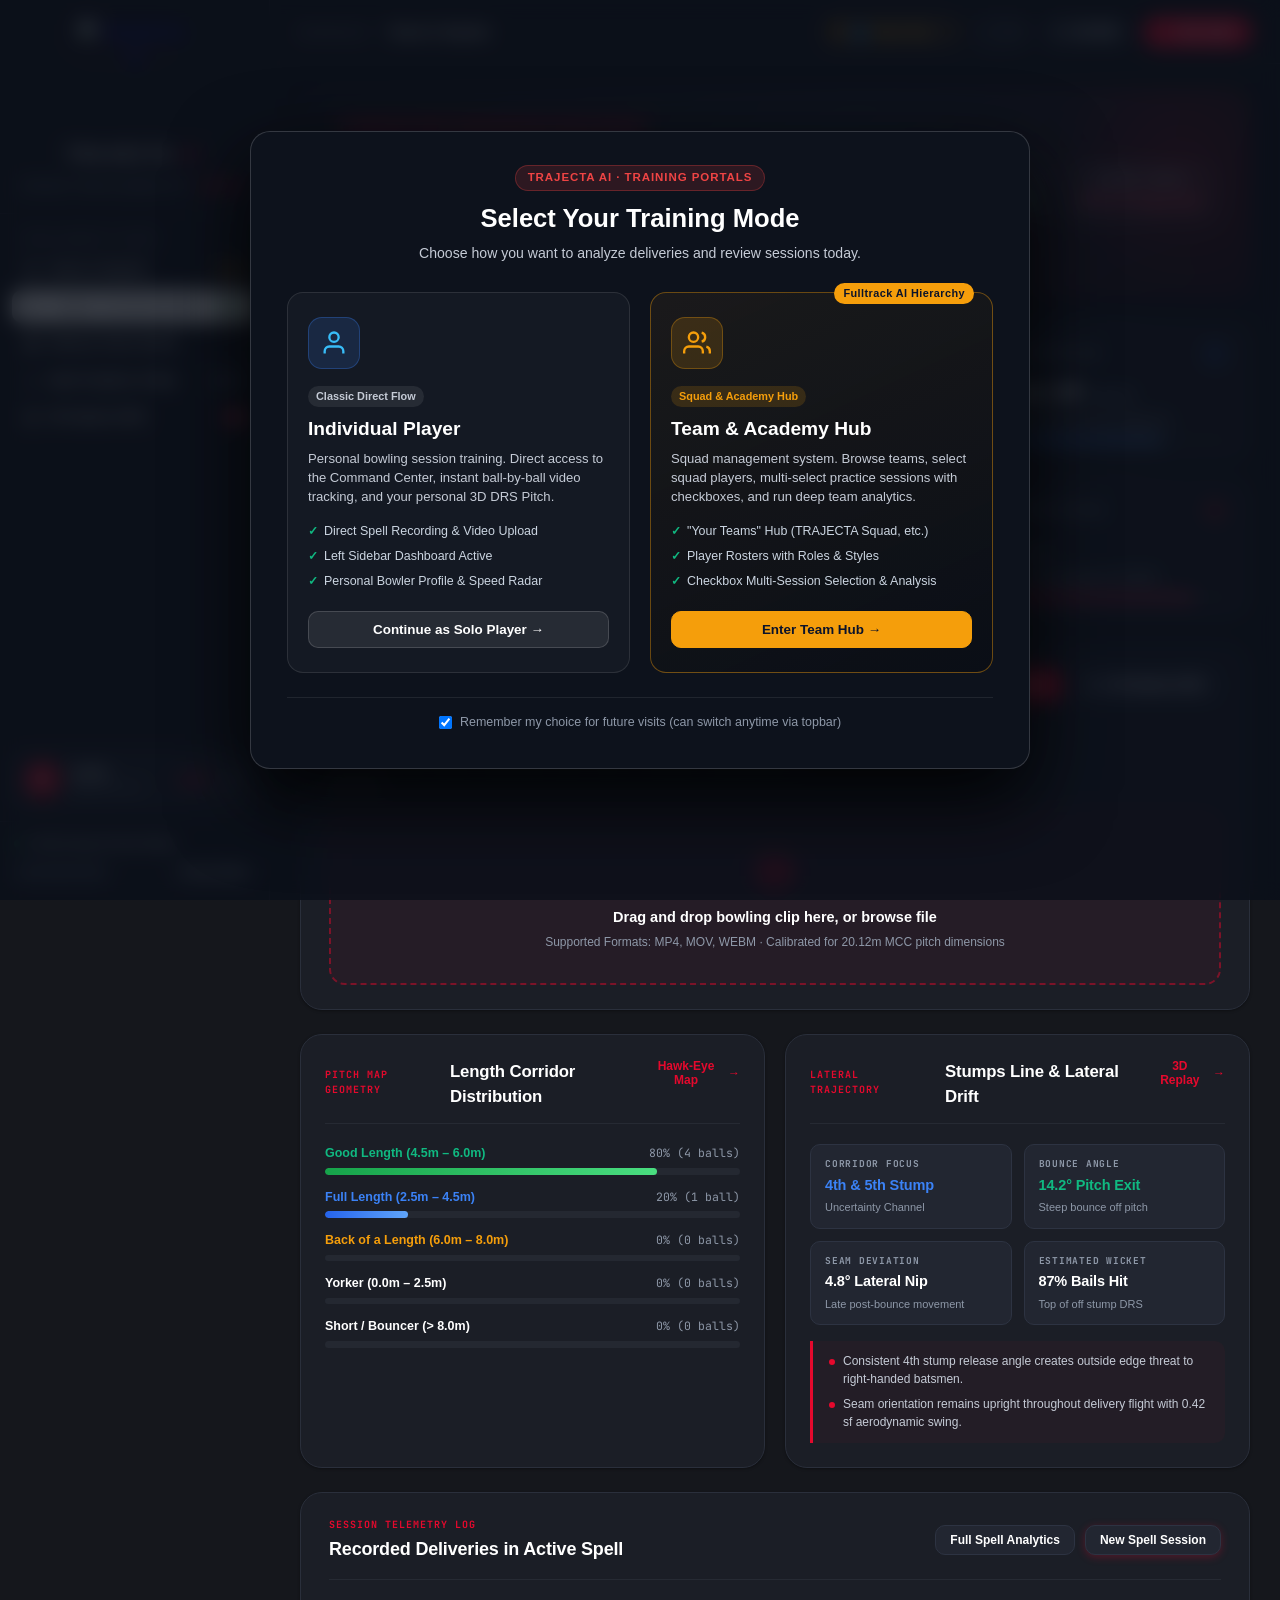
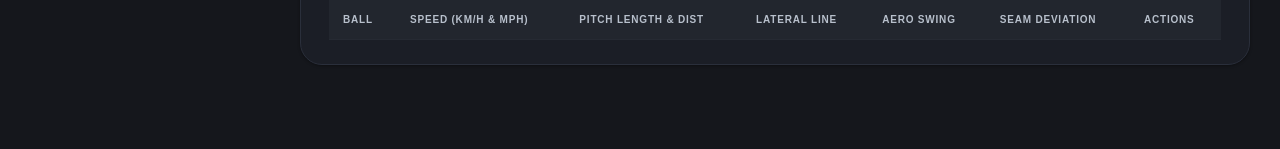
==== commit 664714df: "fix(ui): remove active spell selector from top navbar across all views" ====
--- a/web/static/index.html
+++ b/web/static/index.html
@@ -150,18 +150,8 @@
         </div>
 
         <div class="topbar-center">
-          <!-- Active Spell Quick Switcher -->
-          <div class="topbar-session-switcher">
-            <span class="switcher-dot"></span>
-            <span class="switcher-label">Spell:</span>
-            <select id="session-select" class="topbar-session-select" onchange="switchActiveSession(this.value)">
-              <option value="">-- No Active Session --</option>
-            </select>
-            <button type="button" class="btn-topbar-delete-spell" id="topbar-delete-spell-btn" onclick="confirmDeleteCurrentSession()" title="Delete Current Spell" aria-label="Delete Current Spell">
-              <svg width="12" height="12" viewBox="0 0 24 24" fill="none" stroke="currentColor" stroke-width="2"><polyline points="3 6 5 6 21 6"/><path d="M19 6v14a2 2 0 0 1-2 2H7a2 2 0 0 1-2-2V6m3 0V4a2 2 0 0 1 2-2h4a2 2 0 0 1 2 2v2"/><line x1="10" y1="11" x2="10" y2="17"/><line x1="14" y1="11" x2="14" y2="17"/></svg>
-              <span>Delete Spell</span>
-            </button>
-          </div>
+          <!-- Hidden session select to preserve JS references without UI clutter -->
+          <select id="session-select" class="hidden" style="display:none;" onchange="switchActiveSession(this.value)"></select>
         </div>
 
         <div class="topbar-right">
--- a/styles.css
+++ b/styles.css
@@ -5421,15 +5421,10 @@
   align-items: center;
 }
 
-.topbar-session-switcher {
-  display: flex;
-  align-items: center;
-  gap: 8px;
-  background: var(--bg-card);
-  border: 1px solid var(--border-light);
-  border-radius: var(--radius-full);
-  padding: 4px 12px;
-  box-shadow: var(--shadow-sm);
+.topbar-session-switcher,
+.btn-topbar-delete-spell,
+#topbar-delete-spell-btn {
+  display: none !important;
 }
 
 .switcher-dot {
